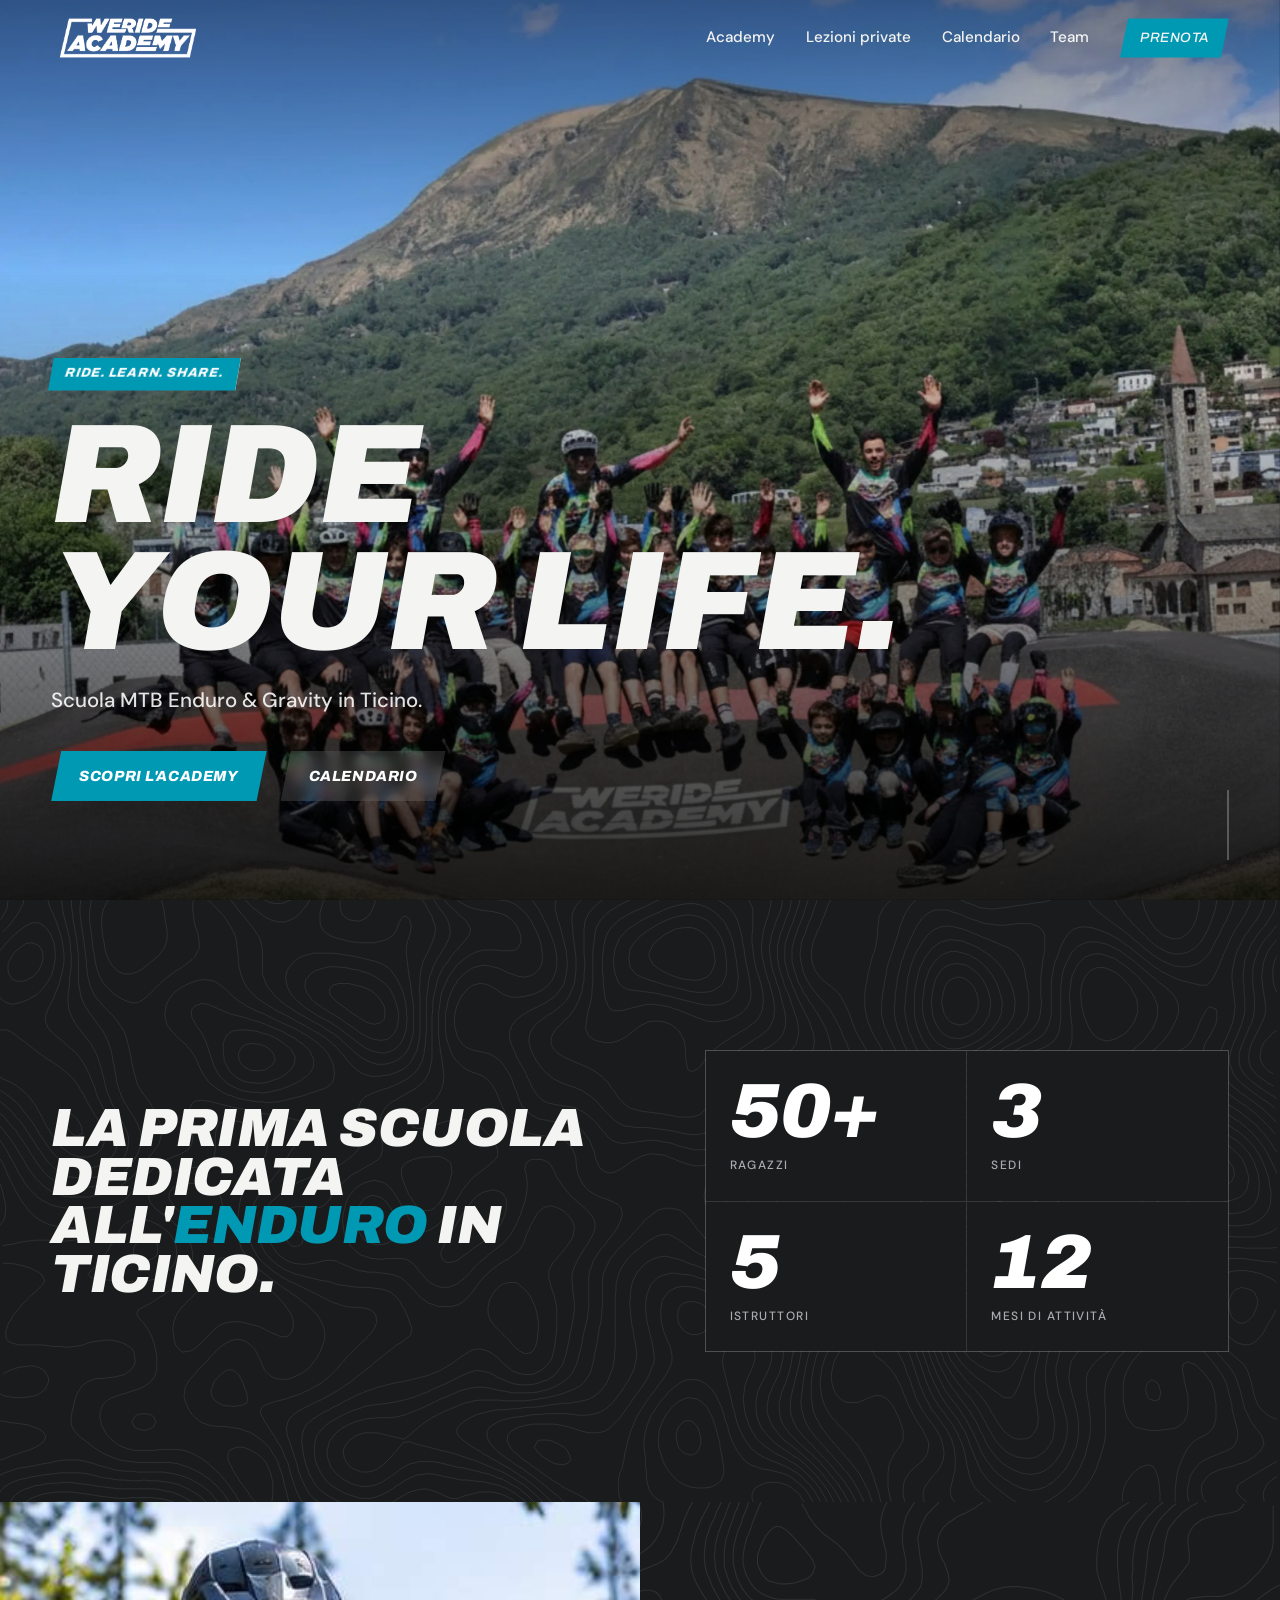
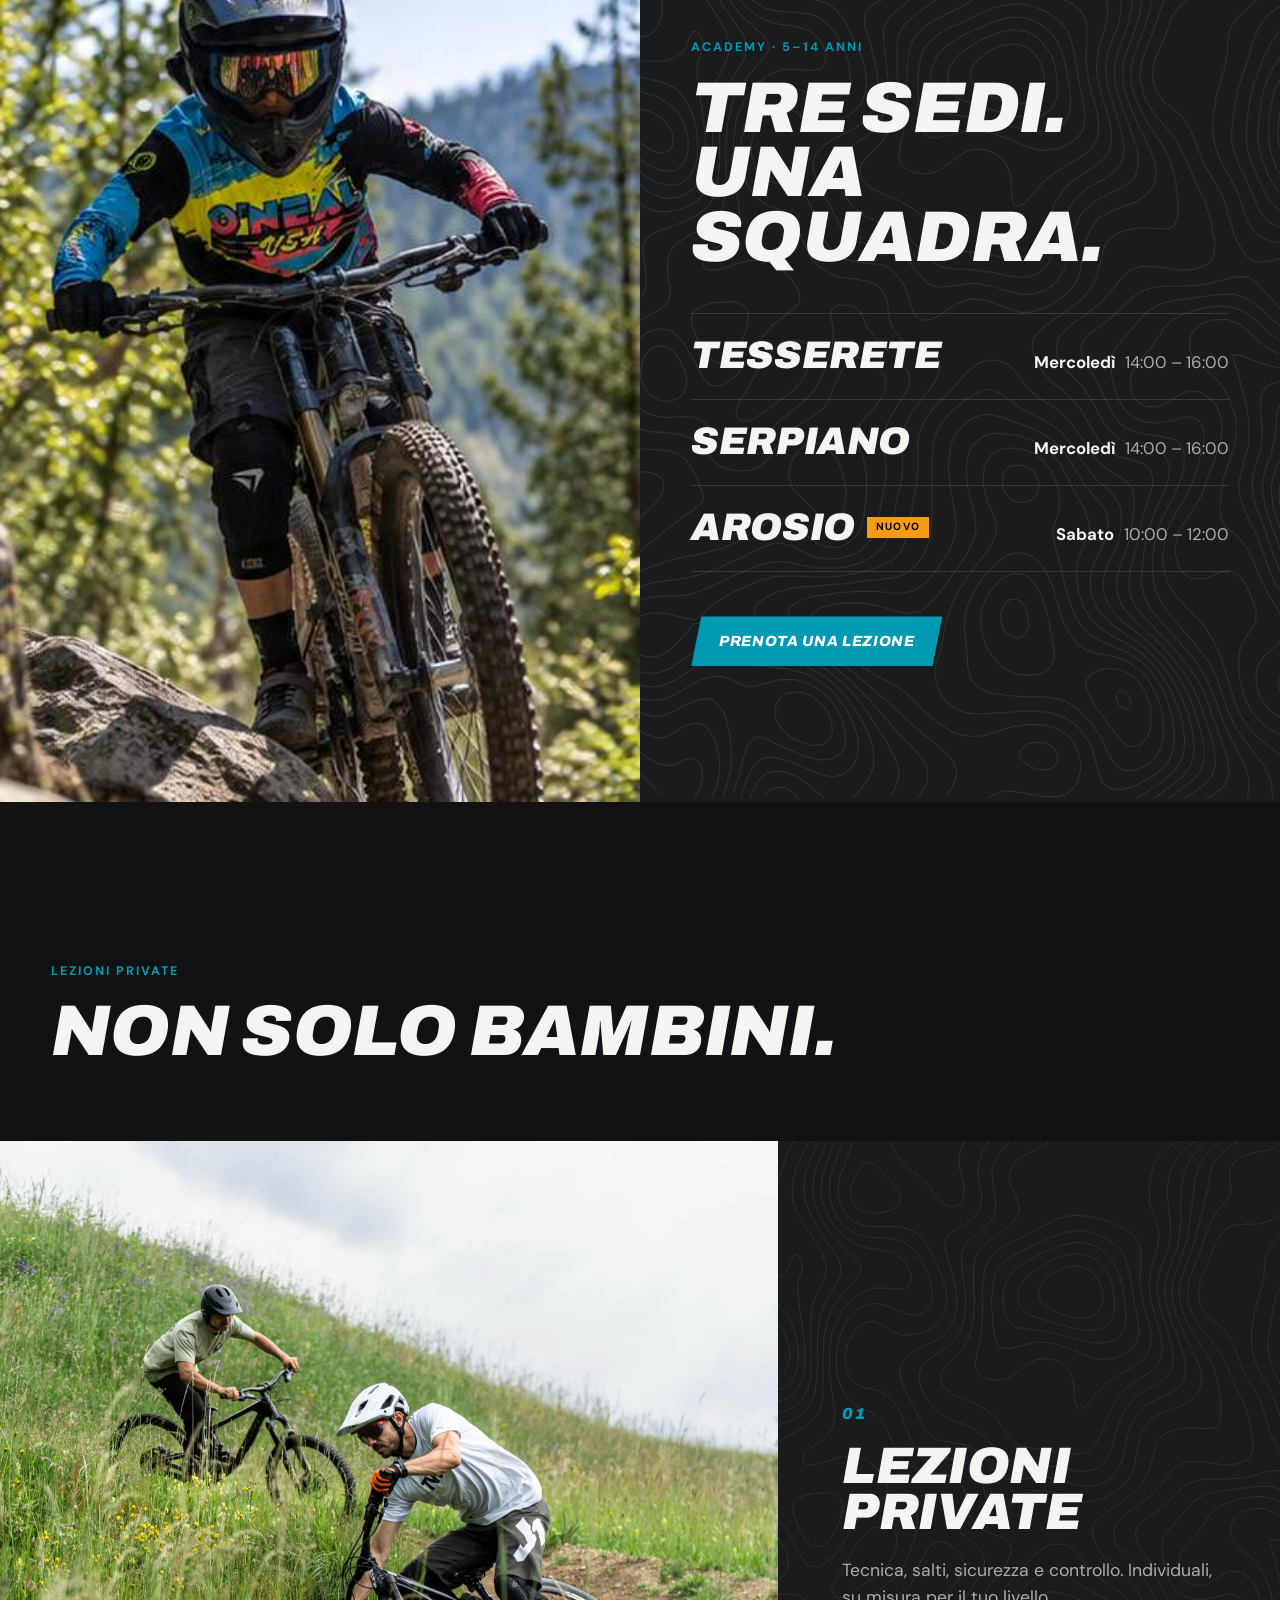
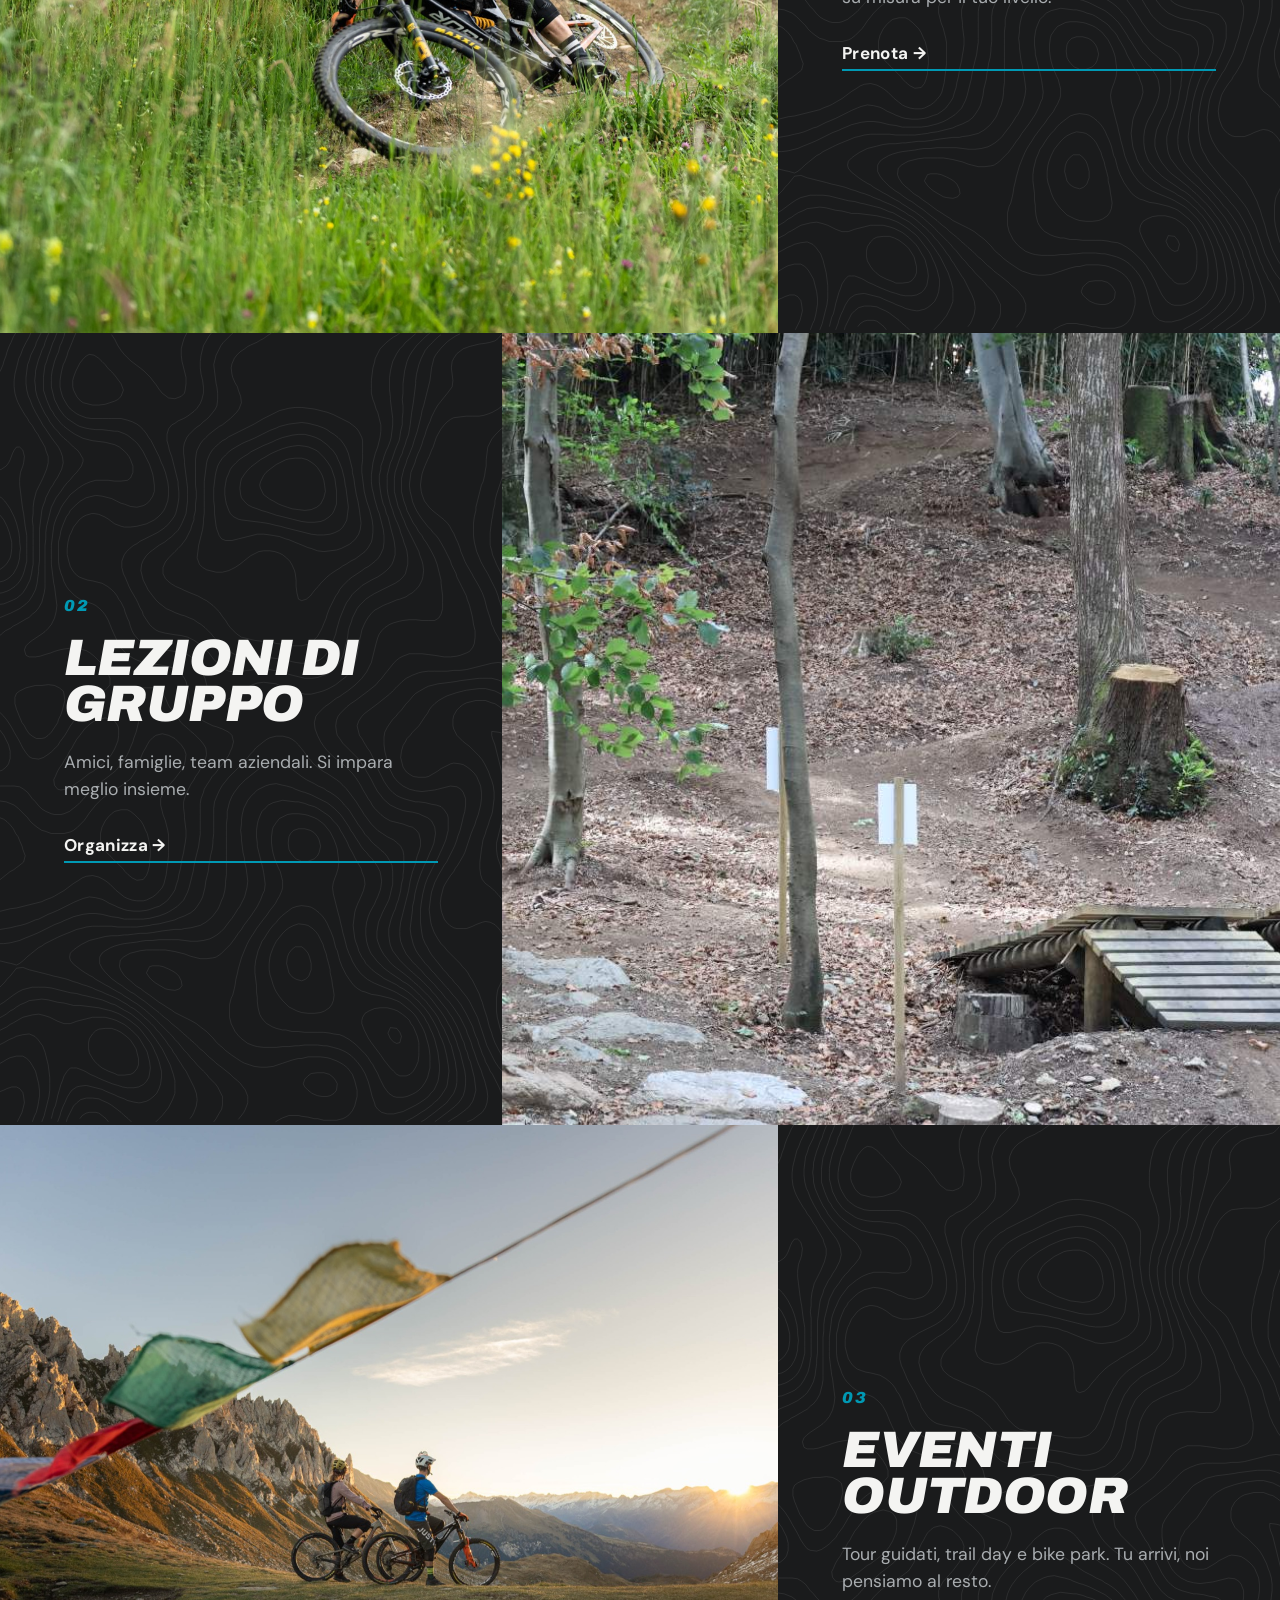
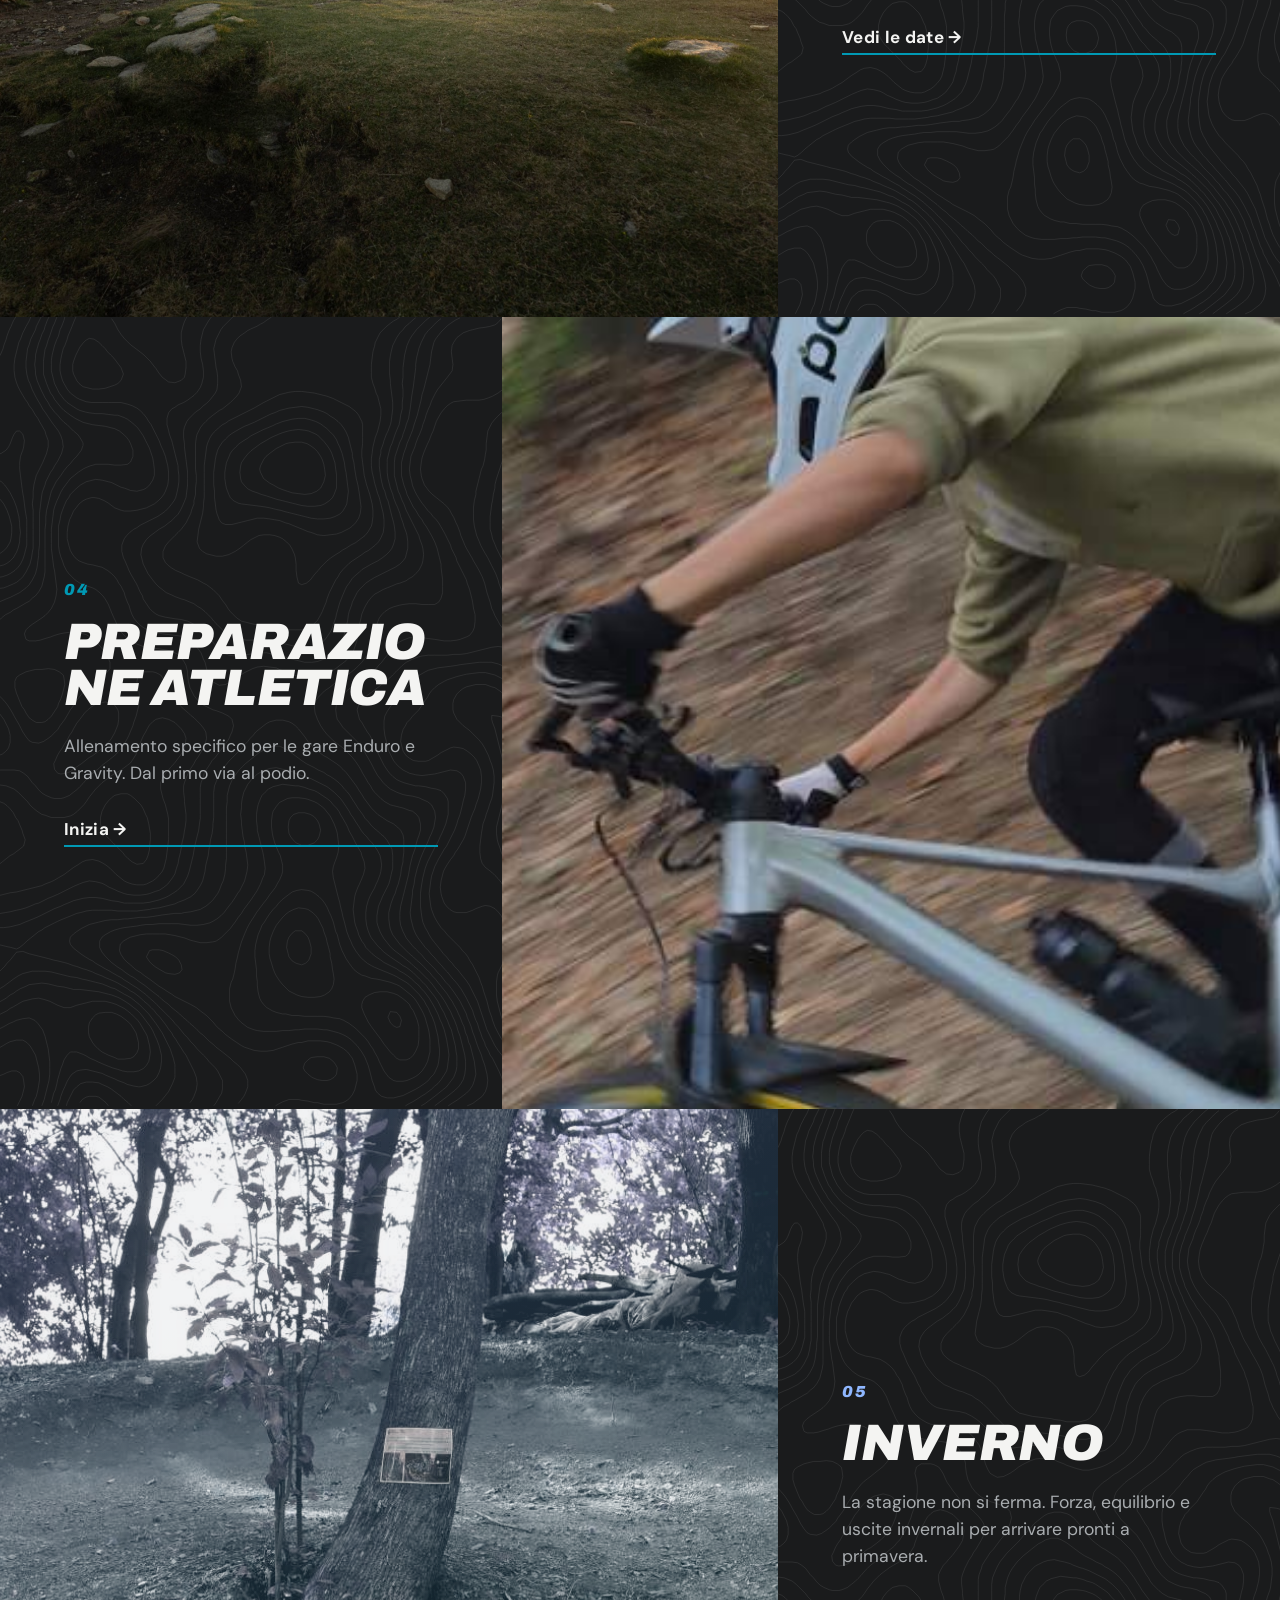
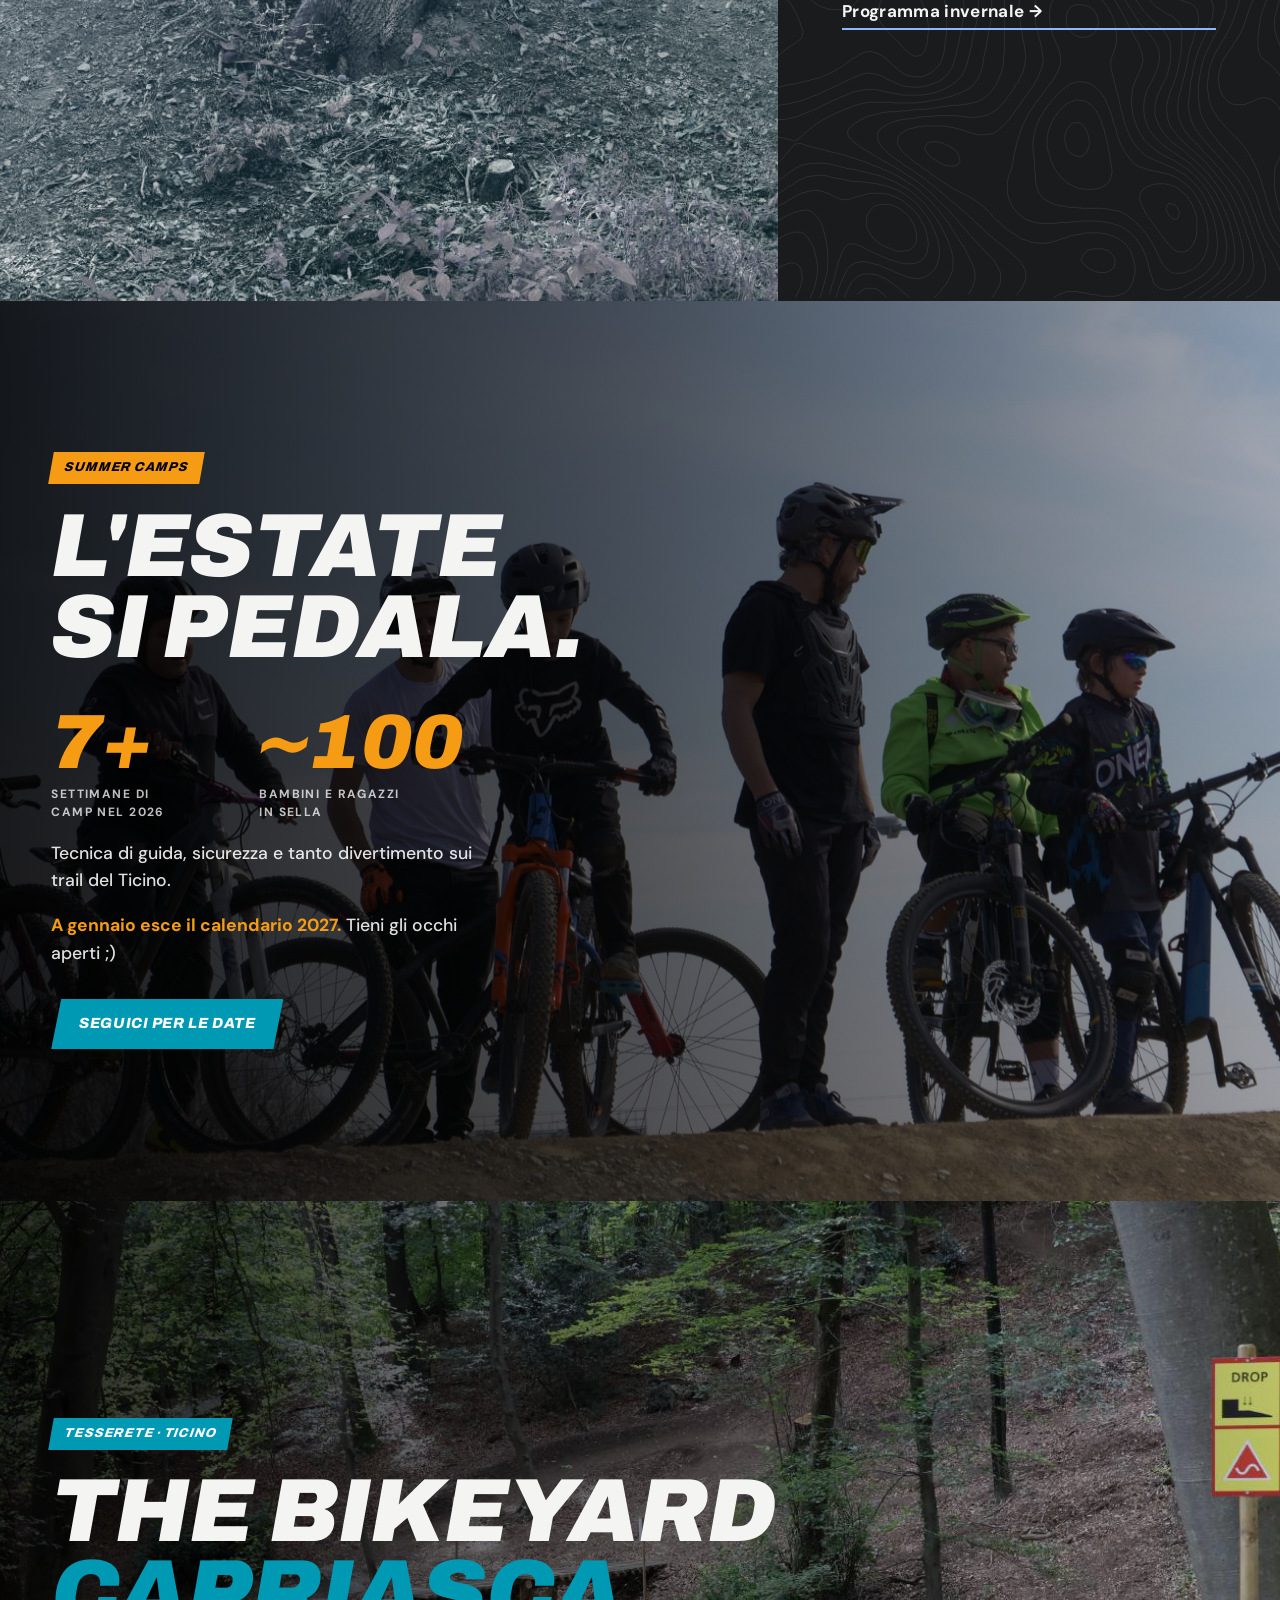
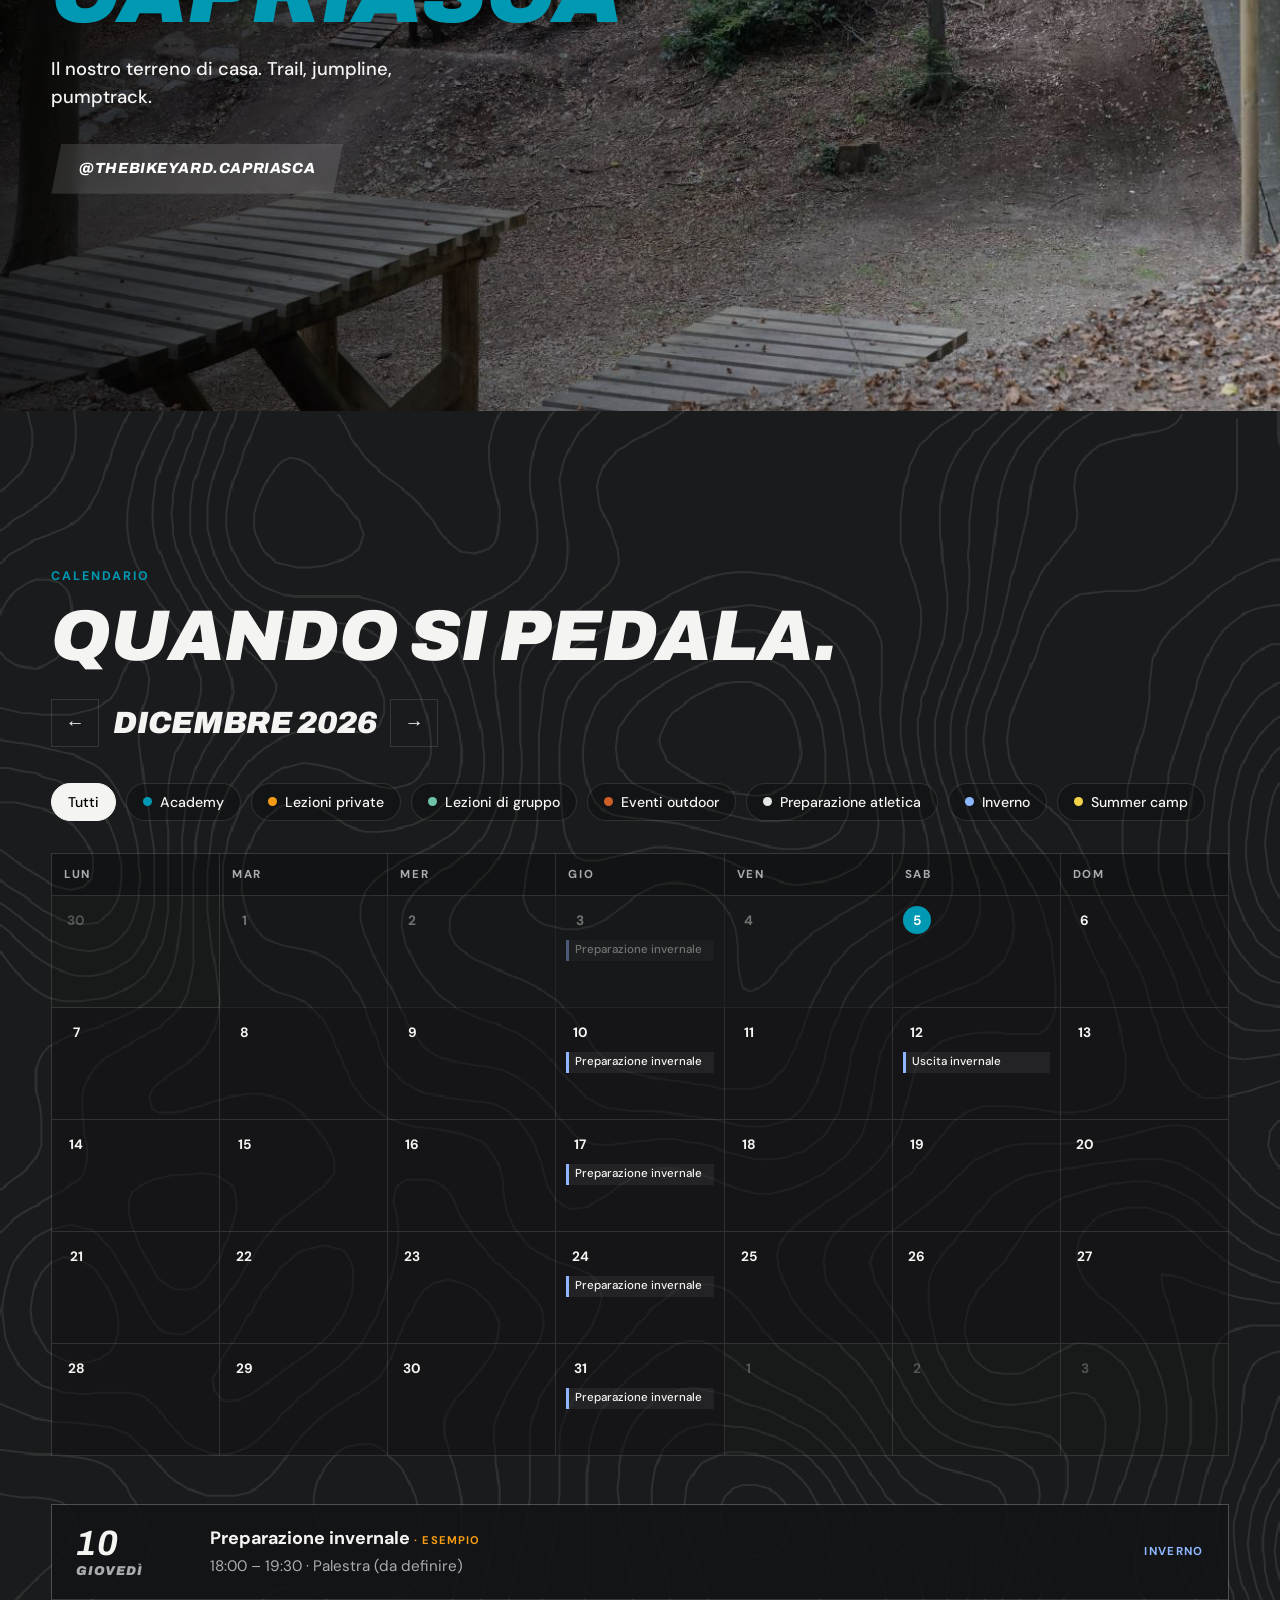
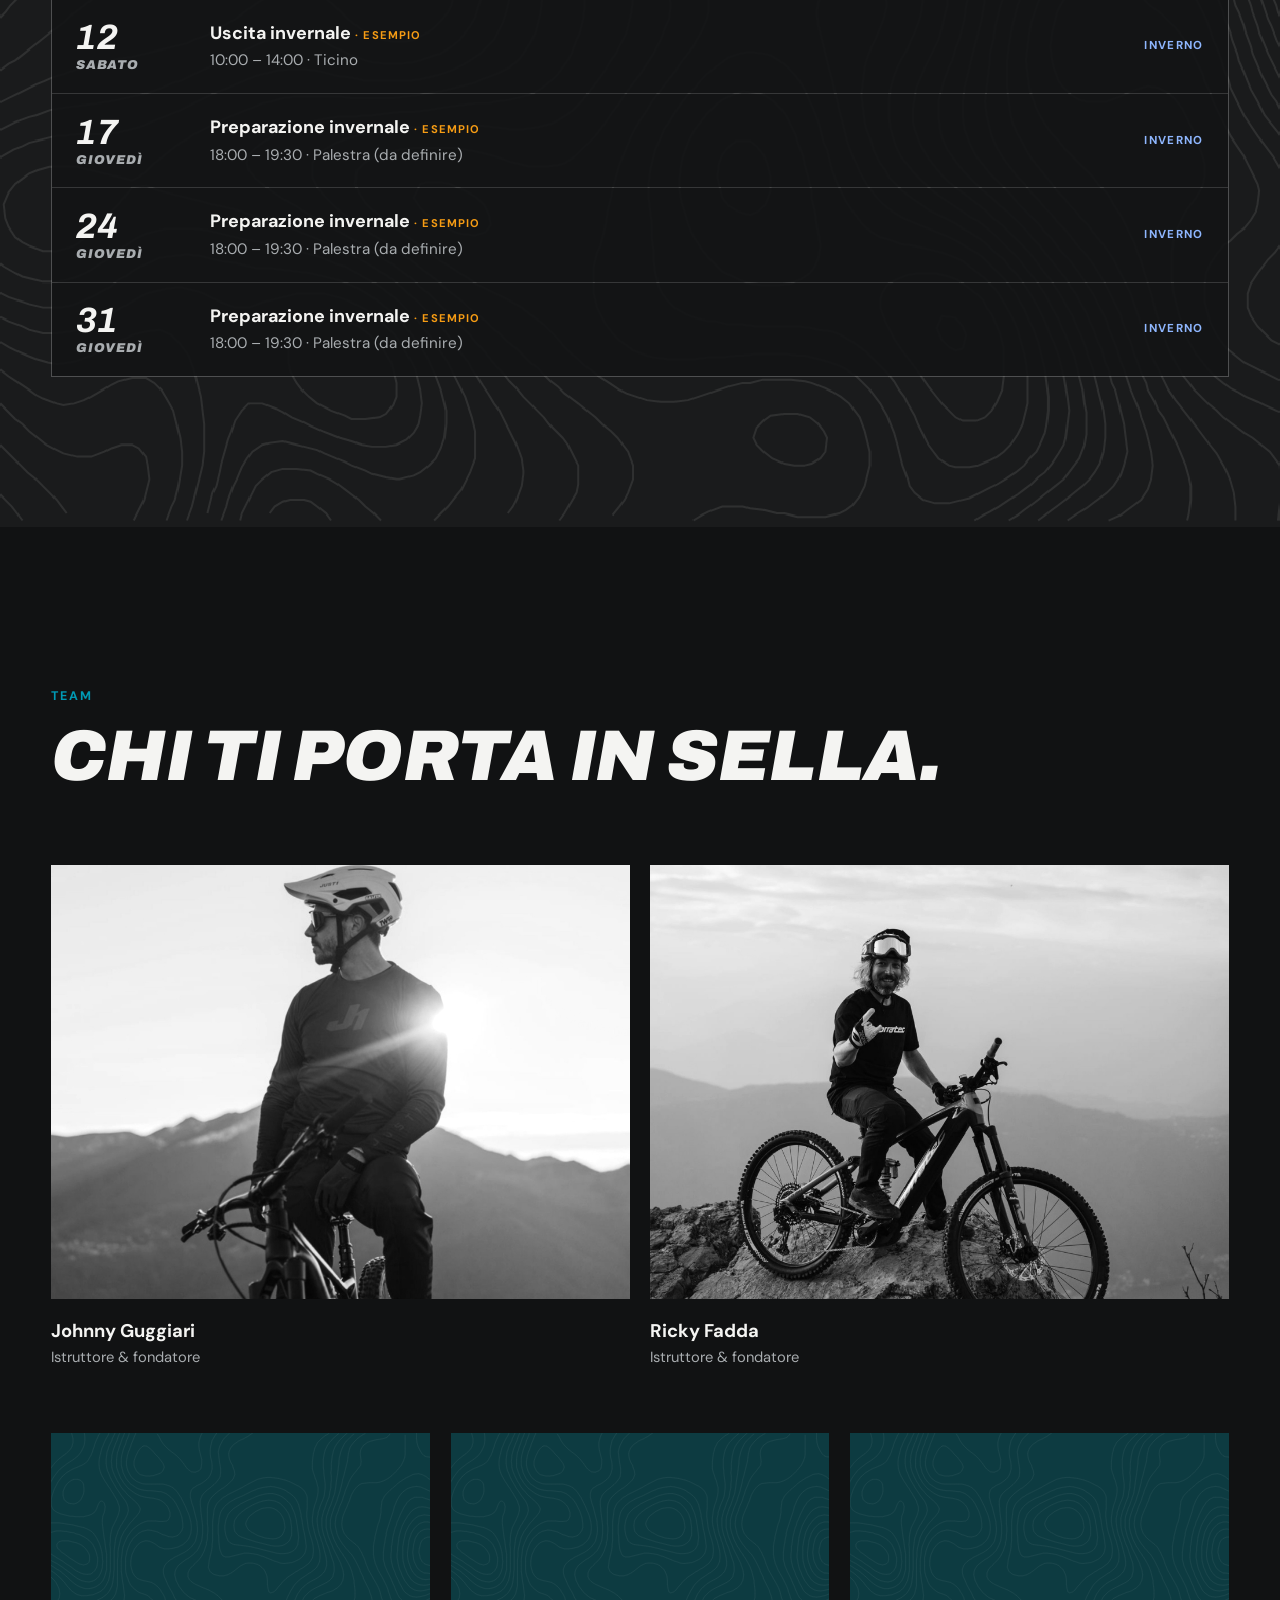
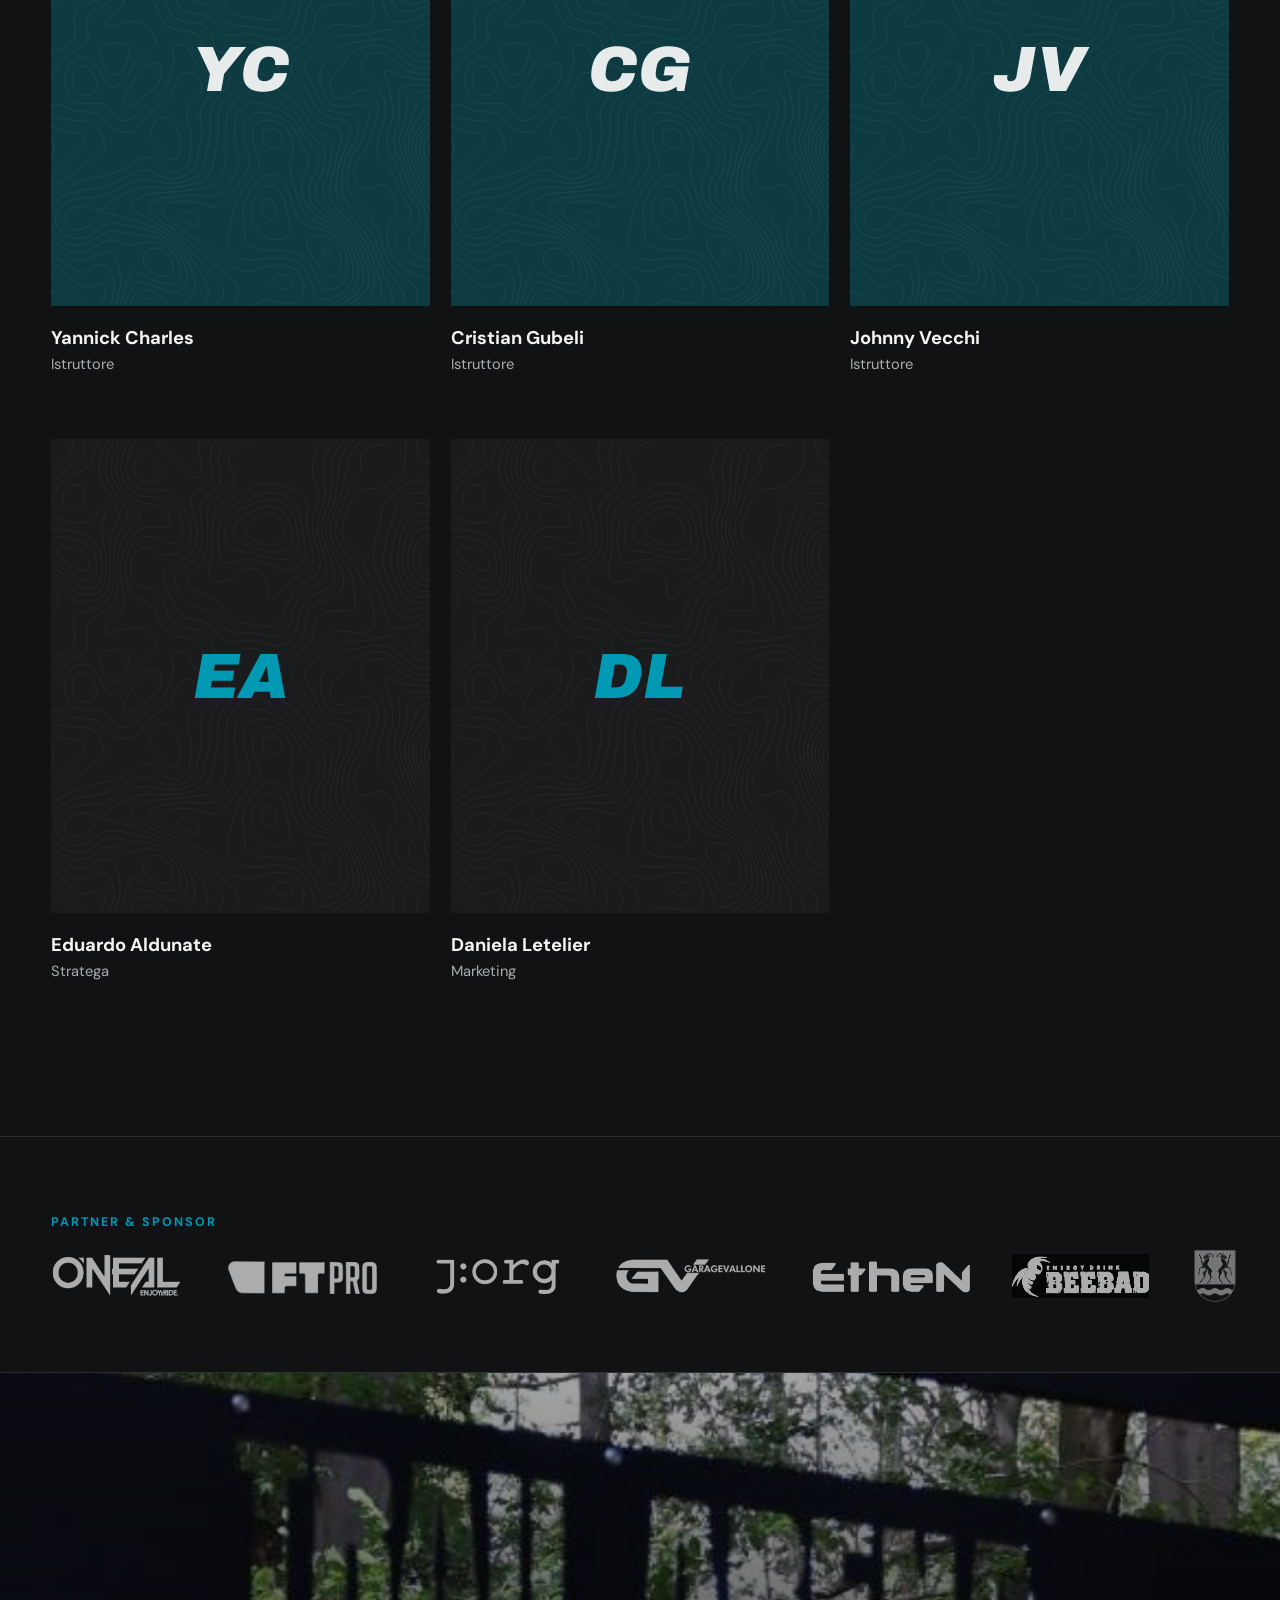
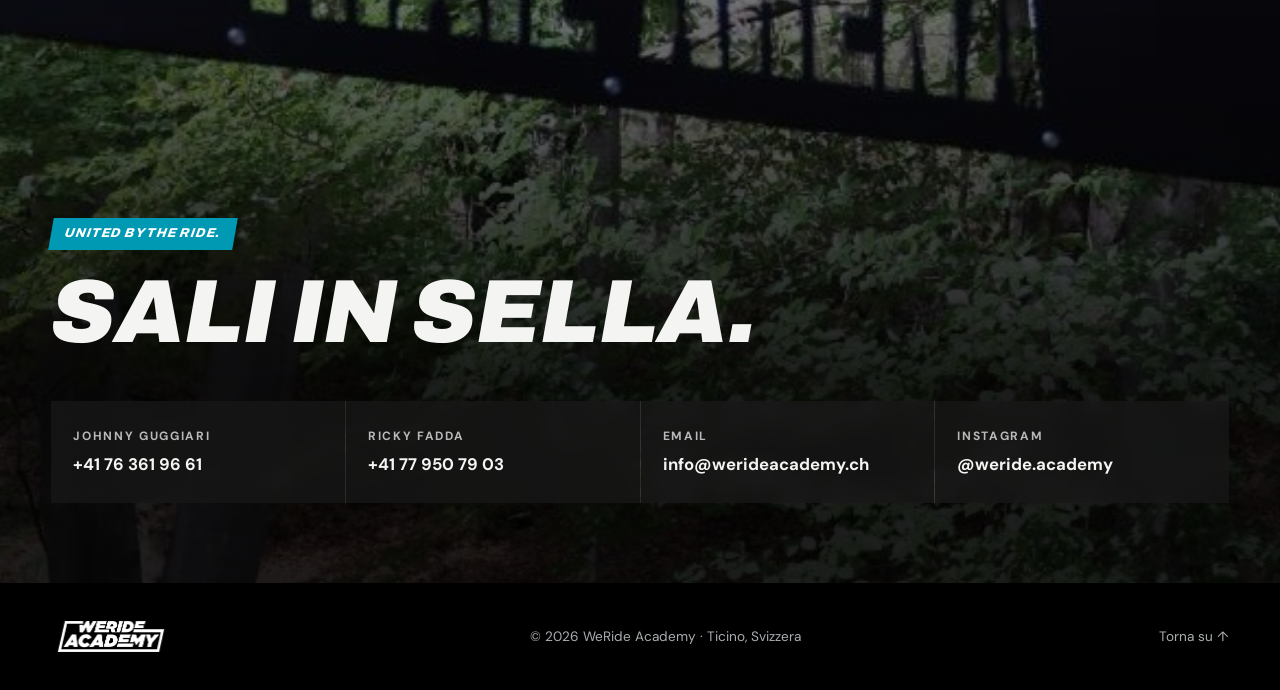
==== index.html @ 6039e816 "Nuovo sito WeRide Academy Sito statico: academy (Tesserete, Serpiano, Arosio), lezioni private, summ" ====
<!doctype html>
<html lang="it">
<head>
  <meta charset="utf-8">
  <meta name="viewport" content="width=device-width, initial-scale=1">
  <title>WeRide Academy · Scuola MTB Enduro in Ticino</title>
  <meta name="description" content="La prima scuola di mountain bike dedicata all'Enduro e al Gravity in Ticino. Corsi per bambini dai 5 ai 14 anni, lezioni private, summer camp, eventi outdoor e preparazione atletica.">
  <meta name="theme-color" content="#111111">
  <link rel="icon" type="image/png" href="assets/img/logo_white.png">
  <meta property="og:title" content="WeRide Academy">
  <meta property="og:description" content="Scuola MTB Enduro & Gravity in Ticino. Ride. Learn. Share.">
  <meta property="og:image" content="assets/img/wix_academy.jpg">
  <link rel="preconnect" href="https://fonts.googleapis.com">
  <link rel="preconnect" href="https://fonts.gstatic.com" crossorigin>
  <link href="https://fonts.googleapis.com/css2?family=Archivo:ital,wght@1,800;1,900&family=DM+Sans:ital,wght@0,400;0,500;0,700;1,400&display=swap" rel="stylesheet">
  <link rel="stylesheet" href="css/style.css">
</head>
<body>

<header class="site-header" id="top">
  <a href="#top" class="brand" aria-label="WeRide Academy, torna su">
    <img src="assets/img/logo_white.png" alt="WeRide Academy" width="160" height="46">
  </a>
  <nav class="nav" id="nav" aria-label="Principale">
    <a href="#academy">Academy</a>
    <a href="#lezioni">Lezioni private</a>
    <a href="#calendario">Calendario</a>
    <a href="#team">Team</a>
    <a href="#contatto" class="nav-cta">Prenota</a>
  </nav>
  <button class="burger" id="burger" aria-label="Apri menu" aria-expanded="false" aria-controls="nav"><span></span><span></span></button>
</header>

<main>

  <!-- HERO -->
  <section class="hero">
    <img class="hero-img" src="assets/img/wix_academy.jpg" alt="I ragazzi della WeRide Academy al pumptrack di Tesserete">
    <div class="hero-shade"></div>
    <div class="hero-content wrap">
      <span class="tag">Ride. Learn. Share.</span>
      <h1 class="display">Ride<br>your life.</h1>
      <p class="lead">Scuola MTB Enduro &amp; Gravity in Ticino.</p>
      <div class="hero-actions">
        <a class="btn btn-primary" href="#academy">Scopri l'Academy</a>
        <a class="btn btn-ghost" href="#calendario">Calendario</a>
      </div>
    </div>
    <a class="scroll-cue" href="#numeri" aria-label="Scorri giù"></a>
  </section>

  <!-- NUMERI -->
  <section class="numbers topo" id="numeri">
    <div class="wrap numbers-grid">
      <p class="statement reveal">La prima scuola dedicata all'<em>Enduro</em> in Ticino.</p>
      <dl class="stats reveal">
        <div><dt>50+</dt><dd>Ragazzi</dd></div>
        <div><dt>3</dt><dd>Sedi</dd></div>
        <div><dt>5</dt><dd>Istruttori</dd></div>
        <div><dt>12</dt><dd>Mesi di attività</dd></div>
      </dl>
    </div>
  </section>

  <!-- ACADEMY / SEDI -->
  <section class="academy" id="academy">
    <div class="academy-media">
      <img src="assets/img/kid_rider.jpg" alt="Giovane rider WeRide Academy in discesa" loading="lazy">
    </div>
    <div class="academy-body topo">
      <span class="kicker">Academy · 5–14 anni</span>
      <h2 class="title reveal">Tre sedi.<br>Una squadra.</h2>
      <ul class="sedi">
        <li class="sede reveal">
          <h3>Tesserete</h3>
          <p><strong>Mercoledì</strong> 14:00 – 16:00</p>
        </li>
        <li class="sede reveal">
          <h3>Serpiano</h3>
          <p><strong>Mercoledì</strong> 14:00 – 16:00</p>
        </li>
        <li class="sede reveal">
          <h3>Arosio <span class="badge">Nuovo</span></h3>
          <p><strong>Sabato</strong> 10:00 – 12:00</p>
        </li>
      </ul>
      <a class="btn btn-primary" href="#contatto">Prenota una lezione</a>
    </div>
  </section>

  <!-- PROGRAMMI -->
  <section class="programs" id="lezioni">
    <header class="section-head wrap">
      <span class="kicker">Lezioni private</span>
      <h2 class="title reveal">Non solo bambini.</h2>
    </header>

    <article class="program" id="private">
      <figure class="program-img"><img src="assets/img/wix_dsc3196.jpg" alt="Lezione privata di MTB su prato" loading="lazy"></figure>
      <div class="program-text">
        <span class="num">01</span>
        <h3 class="title-sm">Lezioni private</h3>
        <p>Tecnica, salti, sicurezza e controllo. Individuali, su misura per il tuo livello.</p>
        <a class="link" href="#contatto">Prenota →</a>
      </div>
    </article>

    <article class="program flip" id="gruppo">
      <figure class="program-img"><img src="assets/img/bikeyard_drop.jpg" alt="Area salti e drop del Bikeyard" loading="lazy"></figure>
      <div class="program-text">
        <span class="num">02</span>
        <h3 class="title-sm">Lezioni di gruppo</h3>
        <p>Amici, famiglie, team aziendali. Si impara meglio insieme.</p>
        <a class="link" href="#contatto">Organizza →</a>
      </div>
    </article>

    <article class="program" id="outdoor">
      <figure class="program-img"><img src="assets/img/wix_044d.jpg" alt="Rider al tramonto in alta montagna" loading="lazy"></figure>
      <div class="program-text">
        <span class="num">03</span>
        <h3 class="title-sm">Eventi outdoor</h3>
        <p>Tour guidati, trail day e bike park. Tu arrivi, noi pensiamo al resto.</p>
        <a class="link" href="#calendario">Vedi le date →</a>
      </div>
    </article>

    <article class="program flip" id="atletica">
      <figure class="program-img"><img src="assets/img/rider2.jpg" alt="Rider in velocità nel bosco" loading="lazy"></figure>
      <div class="program-text">
        <span class="num">04</span>
        <h3 class="title-sm">Preparazione atletica</h3>
        <p>Allenamento specifico per le gare Enduro e Gravity. Dal primo via al podio.</p>
        <a class="link" href="#contatto">Inizia →</a>
      </div>
    </article>

    <article class="program winter" id="inverno">
      <figure class="program-img"><img src="assets/img/bikeyard_forest.jpg" alt="Trail nel bosco in inverno" loading="lazy"></figure>
      <div class="program-text">
        <span class="num">05</span>
        <h3 class="title-sm">Inverno</h3>
        <p>La stagione non si ferma. Forza, equilibrio e uscite invernali per arrivare pronti a primavera.</p>
        <a class="link" href="#calendario">Programma invernale →</a>
      </div>
    </article>
  </section>

  <!-- SUMMER CAMPS -->
  <section class="camps" id="summer-camps">
    <img src="assets/img/wix_pex58536.jpg" alt="Ragazzi del Summer Camp WeRide Academy al pumptrack" loading="lazy">
    <div class="camps-shade"></div>
    <div class="camps-content wrap">
      <span class="tag tag-amber">Summer Camps</span>
      <h2 class="display-md">L'estate<br>si pedala.</h2>
      <dl class="camps-stats">
        <div><dt>7+</dt><dd>Settimane di camp nel 2026</dd></div>
        <div><dt>~100</dt><dd>Bambini e ragazzi in sella</dd></div>
      </dl>
      <p>Tecnica di guida, sicurezza e tanto divertimento sui trail del Ticino.</p>
      <p class="camps-note"><strong>A gennaio esce il calendario 2027.</strong> Tieni gli occhi aperti ;)</p>
      <a class="btn btn-primary" href="https://www.instagram.com/weride.academy" target="_blank" rel="noopener">Seguici per le date</a>
    </div>
  </section>

  <!-- BIKEYARD -->
  <section class="bikeyard">
    <img src="assets/img/bikeyard_hero.jpg" alt="The Bikeyard Capriasca, area MTB a Tesserete" loading="lazy">
    <div class="bikeyard-shade"></div>
    <div class="bikeyard-content wrap">
      <span class="tag">Tesserete · Ticino</span>
      <h2 class="display-md">The Bikeyard<br><span class="accent">Capriasca</span></h2>
      <p>Il nostro terreno di casa. Trail, jumpline, pumptrack.</p>
      <a class="btn btn-ghost" href="https://www.instagram.com/thebikeyard.capriasca" target="_blank" rel="noopener">@thebikeyard.capriasca</a>
    </div>
  </section>

  <!-- CALENDARIO -->
  <section class="calendar topo" id="calendario">
    <div class="wrap">
      <header class="cal-head">
        <div>
          <span class="kicker">Calendario</span>
          <h2 class="title reveal">Quando si pedala.</h2>
        </div>
        <div class="cal-nav">
          <button class="icon-btn" id="calPrev" aria-label="Mese precedente">←</button>
          <p class="cal-month" id="calMonth" aria-live="polite"></p>
          <button class="icon-btn" id="calNext" aria-label="Mese successivo">→</button>
        </div>
      </header>

      <div class="chips" id="calFilters" role="group" aria-label="Filtra per tipo"></div>

      <div class="cal-grid" id="calGrid" aria-hidden="true"></div>
      <ol class="agenda" id="calAgenda"></ol>
    </div>
  </section>

  <!-- TEAM -->
  <section class="team" id="team">
    <div class="wrap">
      <header class="section-head">
        <span class="kicker">Team</span>
        <h2 class="title reveal">Chi ti porta in sella.</h2>
      </header>

      <ul class="team-row founders">
        <li class="member reveal">
          <div class="member-photo"><img src="assets/img/team_johnny.jpg" alt="Johnny Guggiari" loading="lazy"></div>
          <h3>Johnny Guggiari</h3><p>Istruttore &amp; fondatore</p>
        </li>
        <li class="member reveal">
          <div class="member-photo"><img src="assets/img/team_ricky.jpg" alt="Ricky Fadda" loading="lazy"></div>
          <h3>Ricky Fadda</h3><p>Istruttore &amp; fondatore</p>
        </li>
      </ul>

      <ul class="team-row instructors">
        <li class="member reveal">
          <div class="member-photo placeholder" data-initials="YC"></div>
          <h3>Yannick Charles</h3><p>Istruttore</p>
        </li>
        <li class="member reveal">
          <div class="member-photo placeholder" data-initials="CG"></div>
          <h3>Cristian Gubeli</h3><p>Istruttore</p>
        </li>
        <li class="member reveal">
          <div class="member-photo placeholder" data-initials="JV"></div>
          <h3>Johnny Vecchi</h3><p>Istruttore</p>
        </li>
      </ul>

      <ul class="team-row staff">
        <li class="member reveal">
          <div class="member-photo placeholder" data-initials="EA"></div>
          <h3>Eduardo Aldunate</h3><p>Stratega</p>
        </li>
        <li class="member reveal">
          <div class="member-photo placeholder" data-initials="DL"></div>
          <h3>Daniela Letelier</h3><p>Marketing</p>
        </li>
      </ul>
    </div>
  </section>

  <!-- SPONSORS -->
  <section class="sponsors">
    <div class="wrap">
      <span class="kicker">Partner &amp; sponsor</span>
      <ul class="sponsor-row">
        <li><img src="assets/sponsors/oneal.png" alt="O'Neal" loading="lazy"></li>
        <li><img src="assets/sponsors/ftpro.png" alt="FT Pro" loading="lazy"></li>
        <li><img src="assets/sponsors/joerg.png" alt="Sponsor" loading="lazy"></li>
        <li><img src="assets/sponsors/sponsor_a.png" alt="Sponsor" loading="lazy"></li>
        <li><img src="assets/sponsors/sponsor_b.png" alt="Sponsor" loading="lazy"></li>
        <li><img src="assets/sponsors/beebad.jpg" alt="Beebad" loading="lazy"></li>
        <li class="on-light"><img src="assets/sponsors/capriasca.png" alt="Comune di Capriasca" loading="lazy"></li>
      </ul>
    </div>
  </section>

  <!-- CONTATTO -->
  <section class="contact" id="contatto">
    <img class="contact-bg" src="assets/img/bikeyard_arena.jpg" alt="" loading="lazy">
    <div class="contact-shade"></div>
    <div class="wrap contact-inner">
      <span class="tag">United by the ride.</span>
      <h2 class="display-md">Sali in sella.</h2>
      <div class="contact-cards">
        <a class="contact-card" href="https://wa.me/41763619661" target="_blank" rel="noopener">
          <span>Johnny Guggiari</span><strong>+41 76 361 96 61</strong>
        </a>
        <a class="contact-card" href="https://wa.me/41779507903" target="_blank" rel="noopener">
          <span>Ricky Fadda</span><strong>+41 77 950 79 03</strong>
        </a>
        <a class="contact-card" href="mailto:info@werideacademy.ch">
          <span>Email</span><strong>info@werideacademy.ch</strong>
        </a>
        <a class="contact-card" href="https://www.instagram.com/weride.academy" target="_blank" rel="noopener">
          <span>Instagram</span><strong>@weride.academy</strong>
        </a>
      </div>
    </div>
  </section>

</main>

<footer class="site-footer">
  <div class="wrap footer-inner">
    <img src="assets/img/logo_white.png" alt="WeRide Academy" width="120" height="35">
    <p>© <span id="year"></span> WeRide Academy · Ticino, Svizzera</p>
    <a href="#top">Torna su ↑</a>
  </div>
</footer>

<script src="js/calendar-data.js"></script>
<script src="js/main.js"></script>
</body>
</html>
---- css/style.css ----
/* ============ WeRide Academy — brand tokens ============ */
:root {
  --white: #ffffff;
  --black: #000000;
  --teal: #0099b4;        /* primario */
  --deep: #0d3b41;        /* primario scuro */
  --rust: #cd5f27;        /* complementare */
  --amber: #f69c14;       /* complementare */

  --bg: #111213;
  --bg-2: #1a1b1c;
  --ink: #f4f4f2;
  --ink-2: #a9adb0;
  --line: rgba(255, 255, 255, .12);

  --f-display: "Archivo", "Arial Black", system-ui, sans-serif;
  --f-body: "Google Sans", "DM Sans", system-ui, -apple-system, sans-serif;

  --gutter: clamp(16px, 4vw, 56px);
  --max: 1320px;
  --header-h: 76px;
  --ease: cubic-bezier(.2, .7, .2, 1);

  /* colori calendario */
  --c-academy: var(--teal);
  --c-adulti: var(--amber);
  --c-gruppo: #6fc3a8;
  --c-outdoor: var(--rust);
  --c-atletica: #e6e6e6;
  --c-inverno: #8fb7ff;
  --c-camp: #f3d34a;
}

*, *::before, *::after { box-sizing: border-box; }
html { scroll-behavior: smooth; scroll-padding-top: var(--header-h); -webkit-text-size-adjust: 100%; }
body {
  margin: 0;
  background: var(--bg);
  color: var(--ink);
  font-family: var(--f-body);
  font-weight: 400;
  font-size: 17px;
  line-height: 1.55;
  -webkit-font-smoothing: antialiased;
  overflow-x: hidden;
}
img { display: block; max-width: 100%; }
a { color: inherit; }
ul, ol, dl, dd, figure, h1, h2, h3, p { margin: 0; padding: 0; }
ul, ol { list-style: none; }
:focus-visible { outline: 2px solid var(--teal); outline-offset: 3px; }

.wrap { width: 100%; max-width: var(--max); margin-inline: auto; padding-inline: var(--gutter); }

/* sfondo curve di livello */
.topo {
  background-color: var(--bg-2);
  background-image: url("../assets/img/topo-light.svg");
  background-size: cover;
  background-position: center;
}

/* ============ Tipografia ============ */
.display, .display-md, .title, .title-sm, .statement, .stats dt, .sede h3, .cal-month {
  font-family: var(--f-display);
  font-style: italic;
  font-weight: 900;
  text-transform: uppercase;
  letter-spacing: -.01em;
  line-height: .9;
}
.display { font-size: clamp(3.4rem, 11vw, 10rem); }
.display-md { font-size: clamp(2.6rem, 7vw, 6rem); }
.title { font-size: clamp(2.4rem, 5.6vw, 4.8rem); }
.title-sm { font-size: clamp(1.7rem, 4vw, 3.4rem); overflow-wrap: anywhere; }
.accent { color: var(--teal); }

.kicker {
  display: inline-block;
  font-weight: 700;
  font-size: .78rem;
  letter-spacing: .16em;
  text-transform: uppercase;
  color: var(--teal);
  margin-bottom: 18px;
}
.tag {
  display: inline-block;
  background: var(--teal);
  color: var(--white);
  font-family: var(--f-display);
  font-style: italic;
  font-weight: 800;
  text-transform: uppercase;
  font-size: .8rem;
  letter-spacing: .06em;
  padding: 6px 14px;
  transform: skewX(-10deg);
  margin-bottom: 22px;
}
.lead { font-size: clamp(1.05rem, 1.6vw, 1.3rem); font-weight: 500; color: rgba(255,255,255,.88); margin-top: 20px; }

/* ============ Bottoni ============ */
.btn {
  display: inline-flex; align-items: center; justify-content: center;
  min-height: 50px; padding: 0 28px;
  font-family: var(--f-display); font-style: italic; font-weight: 800;
  text-transform: uppercase; letter-spacing: .04em; font-size: .92rem;
  text-decoration: none;
  clip-path: polygon(10px 0, 100% 0, calc(100% - 10px) 100%, 0 100%);
  transition: background .25s, color .25s, transform .25s var(--ease);
}
.btn:hover { transform: translateY(-2px); }
.btn-primary { background: var(--teal); color: var(--white); }
.btn-primary:hover { background: var(--white); color: var(--black); }
.btn-ghost { background: rgba(255,255,255,.12); color: var(--white); backdrop-filter: blur(6px); }
.btn-ghost:hover { background: var(--white); color: var(--black); }
.link {
  display: inline-block; margin-top: 28px;
  font-weight: 700; text-decoration: none; letter-spacing: .02em;
  border-bottom: 2px solid var(--teal); padding-bottom: 3px;
  transition: color .2s;
}
.link:hover { color: var(--teal); }

/* ============ Header ============ */
.site-header {
  position: fixed; inset: 0 0 auto 0; z-index: 50;
  height: var(--header-h);
  display: flex; align-items: center; justify-content: space-between;
  padding-inline: var(--gutter);
  transition: background .3s, backdrop-filter .3s, height .3s;
}
.site-header.scrolled { background: rgba(17,18,19,.86); backdrop-filter: blur(12px); --header-h: 64px; }
.brand img { width: clamp(118px, 12vw, 160px); height: auto; }
.nav { display: flex; align-items: center; gap: clamp(18px, 2.4vw, 36px); }
.nav a {
  text-decoration: none; font-weight: 500; font-size: .95rem;
  position: relative; padding: 6px 0;
}
.nav a:not(.nav-cta)::after {
  content: ""; position: absolute; left: 0; bottom: 0; height: 2px; width: 100%;
  background: var(--teal); transform: scaleX(0); transform-origin: left; transition: transform .3s var(--ease);
}
.nav a:hover::after, .nav a.active::after { transform: scaleX(1); }
.nav-cta {
  background: var(--teal); padding: 9px 20px !important;
  font-family: var(--f-display); font-style: italic; font-weight: 800; text-transform: uppercase; letter-spacing: .04em; font-size: .85rem !important;
  clip-path: polygon(8px 0, 100% 0, calc(100% - 8px) 100%, 0 100%);
}
.burger { display: none; }

/* ============ Hero ============ */
.hero { position: relative; height: 100svh; min-height: 560px; display: flex; align-items: flex-end; overflow: hidden; }
.hero-img { position: absolute; inset: 0; width: 100%; height: 100%; object-fit: cover; object-position: center 40%; transform: scale(1.06); animation: heroZoom 14s var(--ease) forwards; }
@keyframes heroZoom { to { transform: scale(1); } }
.hero-shade { position: absolute; inset: 0; background: linear-gradient(180deg, rgba(0,0,0,.45) 0%, rgba(0,0,0,0) 30%, rgba(0,0,0,.25) 55%, rgba(0,0,0,.82) 100%); }
.hero-content { position: relative; padding-bottom: clamp(60px, 11vh, 120px); }
.hero-actions { display: flex; flex-wrap: wrap; gap: 14px; margin-top: 34px; }
.scroll-cue {
  position: absolute; right: var(--gutter); bottom: 40px; width: 2px; height: 70px;
  background: rgba(255,255,255,.25); overflow: hidden;
}
.scroll-cue::after { content: ""; position: absolute; left: 0; top: -40%; width: 100%; height: 40%; background: var(--white); animation: cue 2s infinite var(--ease); }
@keyframes cue { to { top: 110%; } }

/* ============ Numeri ============ */
.numbers { padding-block: clamp(80px, 12vw, 150px); }
.numbers-grid { display: grid; grid-template-columns: 1.1fr 1fr; gap: clamp(40px, 6vw, 100px); align-items: center; }
.statement { font-size: clamp(2rem, 4.2vw, 3.6rem); }
.statement em { color: var(--teal); }
.stats { display: grid; grid-template-columns: 1fr 1fr; gap: 1px; background: var(--line); border: 1px solid var(--line); }
.stats div { background: var(--bg-2); padding: 26px 24px; }
.stats dt { font-size: clamp(3rem, 6vw, 5rem); color: var(--white); }
.stats dd { margin-top: 10px; color: var(--ink-2); font-weight: 500; text-transform: uppercase; letter-spacing: .12em; font-size: .75rem; }

/* ============ Academy ============ */
.academy { display: grid; grid-template-columns: 1fr 1fr; min-height: 100svh; }
.academy-media { position: relative; overflow: hidden; }
.academy-media img { position: absolute; inset: 0; width: 100%; height: 100%; object-fit: cover; object-position: center 30%; }
.academy-body { padding: clamp(60px, 9vw, 130px) var(--gutter); display: flex; flex-direction: column; justify-content: center; }
.sedi { margin: 44px 0 44px; border-top: 1px solid var(--line); }
.sede { display: flex; justify-content: space-between; align-items: baseline; gap: 20px; padding: 24px 0; border-bottom: 1px solid var(--line); flex-wrap: wrap; }
.sede h3 { font-size: clamp(1.8rem, 3vw, 2.6rem); display: flex; align-items: center; gap: 12px; }
.sede p { color: var(--ink-2); font-size: 1.05rem; }
.sede p strong { color: var(--ink); font-weight: 700; margin-right: 6px; }
.badge {
  font-family: var(--f-body); font-style: normal; font-weight: 700; font-size: .65rem; letter-spacing: .12em;
  background: var(--amber); color: var(--black); padding: 5px 9px; line-height: 1;
}
.academy-body .btn { align-self: flex-start; }

/* ============ Programmi ============ */
.programs { padding-top: clamp(90px, 12vw, 160px); }
.section-head { margin-bottom: clamp(40px, 6vw, 80px); }
.program { display: grid; grid-template-columns: 1.55fr 1fr; min-height: 88svh; }
.program.flip { grid-template-columns: 1fr 1.55fr; }
.program.flip .program-img { order: 2; }
.program-img { position: relative; overflow: hidden; }
.program-img img {
  position: absolute; inset: 0; width: 100%; height: 100%; object-fit: cover;
  transform: scale(1.04); transition: transform 1.4s var(--ease);
}
.program:hover .program-img img { transform: scale(1); }
.program-text {
  padding: clamp(48px, 7vw, 110px) clamp(24px, 5vw, 80px);
  display: flex; flex-direction: column; justify-content: center;
  background: var(--bg-2) url("../assets/img/topo-light.svg") center / cover;
}
.program-text p { margin-top: 22px; color: var(--ink-2); font-size: 1.1rem; max-width: 34ch; }
.num { font-family: var(--f-display); font-style: italic; font-weight: 900; color: var(--teal); font-size: 1rem; letter-spacing: .1em; margin-bottom: 16px; }
.winter .program-img img { filter: saturate(.25) brightness(.9) contrast(1.1) hue-rotate(170deg); }
.winter .program-img::after { content: ""; position: absolute; inset: 0; background: linear-gradient(160deg, rgba(143,183,255,.28), rgba(13,59,65,.45)); mix-blend-mode: screen; }
.winter .num { color: var(--c-inverno); }
.winter .link { border-color: var(--c-inverno); }

/* ============ Bikeyard ============ */
.bikeyard { position: relative; min-height: 90svh; display: flex; align-items: center; overflow: hidden; }
.bikeyard > img { position: absolute; inset: 0; width: 100%; height: 100%; object-fit: cover; }
.bikeyard-shade { position: absolute; inset: 0; background: linear-gradient(90deg, rgba(0,0,0,.82) 0%, rgba(0,0,0,.45) 50%, rgba(0,0,0,.1) 100%); }
.bikeyard-content { position: relative; }
.bikeyard-content p { margin: 22px 0 32px; font-size: 1.15rem; font-weight: 500; max-width: 32ch; }

/* ============ Calendario ============ */
.calendar { padding-block: clamp(90px, 12vw, 150px); }
.cal-head { display: flex; justify-content: space-between; align-items: flex-end; gap: 30px; flex-wrap: wrap; margin-bottom: 36px; }
.cal-nav { display: flex; align-items: center; gap: 14px; }
.cal-month { font-size: clamp(1.4rem, 2.4vw, 2rem); min-width: 9ch; text-align: center; }
.icon-btn {
  width: 48px; height: 48px; border: 1px solid var(--line); background: transparent; color: var(--ink);
  font-size: 1.2rem; cursor: pointer; transition: background .2s, border-color .2s;
}
.icon-btn:hover { background: var(--teal); border-color: var(--teal); }

.chips { display: flex; flex-wrap: wrap; gap: 10px; margin-bottom: 32px; }
.chip {
  display: inline-flex; align-items: center; gap: 8px;
  border: 1px solid var(--line); background: rgba(0,0,0,.25); color: var(--ink);
  font: 500 .88rem var(--f-body); padding: 9px 16px; cursor: pointer; border-radius: 999px;
  transition: background .2s, border-color .2s, color .2s;
}
.chip i { width: 9px; height: 9px; border-radius: 50%; background: var(--c); }
.chip[aria-pressed="true"] { background: var(--ink); color: var(--black); border-color: var(--ink); }
.chip:hover { border-color: var(--ink); }

.cal-grid { display: grid; grid-template-columns: repeat(7, 1fr); border-top: 1px solid var(--line); border-left: 1px solid var(--line); margin-bottom: 48px; }
.cal-dow { padding: 12px 12px; font-size: .72rem; font-weight: 700; letter-spacing: .14em; text-transform: uppercase; color: var(--ink-2); border-right: 1px solid var(--line); border-bottom: 1px solid var(--line); background: rgba(0,0,0,.3); }
.cal-day { min-height: 112px; padding: 10px; border-right: 1px solid var(--line); border-bottom: 1px solid var(--line); background: rgba(17,18,19,.55); display: flex; flex-direction: column; gap: 4px; }
.cal-day.past { opacity: .4; }
.cal-day.out { background: rgba(17,18,19,.2); color: rgba(255,255,255,.25); }
.cal-day.today .d { background: var(--teal); color: var(--white); }
.cal-day .d { align-self: flex-start; font-weight: 700; font-size: .85rem; width: 28px; height: 28px; display: grid; place-items: center; border-radius: 50%; margin-bottom: 2px; }
.pill {
  font-size: .72rem; font-weight: 500; line-height: 1.25; padding: 3px 6px;
  border-left: 3px solid var(--c); background: rgba(255,255,255,.06);
  white-space: nowrap; overflow: hidden; text-overflow: ellipsis;
}

.agenda { display: grid; gap: 1px; background: var(--line); border: 1px solid var(--line); }
.agenda li { display: grid; grid-template-columns: 110px 1fr auto; gap: 24px; align-items: center; background: rgba(17,18,19,.92); padding: 20px 24px; }
.agenda .when { font-family: var(--f-display); font-style: italic; font-weight: 900; text-transform: uppercase; line-height: 1; }
.agenda .when b { display: block; font-size: 2.2rem; }
.agenda .when span { font-size: .8rem; color: var(--ink-2); letter-spacing: .06em; }
.agenda h3 { font-size: 1.12rem; font-weight: 700; }
.agenda p { color: var(--ink-2); font-size: .95rem; margin-top: 2px; }
.agenda .cat { font-size: .72rem; font-weight: 700; letter-spacing: .12em; text-transform: uppercase; color: var(--c); white-space: nowrap; }
.agenda .empty { grid-template-columns: 1fr; color: var(--ink-2); text-align: center; padding: 40px; }

/* ============ Team ============ */
.team { padding-block: clamp(90px, 12vw, 160px); }
.team-row { display: grid; gap: clamp(14px, 1.6vw, 24px); }
.team-row + .team-row { margin-top: clamp(40px, 5vw, 64px); }
.founders { grid-template-columns: repeat(2, 1fr); }
.founders .member-photo { aspect-ratio: 4 / 3; }
.instructors { grid-template-columns: repeat(3, 1fr); }
.staff { grid-template-columns: repeat(2, 1fr); max-width: calc((100% - 2 * clamp(14px, 1.6vw, 24px)) * 2 / 3 + clamp(14px, 1.6vw, 24px)); }
.member-photo { position: relative; aspect-ratio: 4 / 5; overflow: hidden; background: var(--bg-2); margin-bottom: 18px; }
.member-photo img { width: 100%; height: 100%; object-fit: cover; filter: grayscale(1) contrast(1.05); transition: filter .5s, transform .8s var(--ease); }
.member:hover .member-photo img { filter: none; transform: scale(1.04); }
.member-photo.placeholder { background: var(--deep) url("../assets/img/topo-light.svg") center / cover; display: grid; place-items: center; }
.staff .member-photo.placeholder { background-color: var(--bg-2); }
.member-photo.placeholder::before {
  content: attr(data-initials);
  font-family: var(--f-display); font-style: italic; font-weight: 900; font-size: clamp(3rem, 5vw, 4.6rem); color: rgba(255,255,255,.9);
}
.staff .member-photo.placeholder::before { color: var(--teal); }
.member h3 { font-size: 1.15rem; font-weight: 700; }
.member p { color: var(--ink-2); font-size: .92rem; }

/* ============ Summer Camps ============ */
.camps { position: relative; min-height: 100svh; display: flex; align-items: center; overflow: hidden; }
.camps > img { position: absolute; inset: 0; width: 100%; height: 100%; object-fit: cover; }
.camps-shade { position: absolute; inset: 0; background: linear-gradient(90deg, rgba(0,0,0,.85) 0%, rgba(0,0,0,.55) 50%, rgba(0,0,0,.15) 100%); }
.camps-content { position: relative; padding-block: 110px; }
.camps-content > p { margin-top: 18px; font-size: 1.1rem; font-weight: 500; max-width: 38ch; color: rgba(255,255,255,.88); }
.camps-content .btn { margin-top: 32px; }
.camps-note strong { color: var(--amber); }
.tag-amber { background: var(--amber); color: var(--black); }
.camps-stats { display: flex; gap: clamp(28px, 5vw, 64px); margin-top: 40px; }
.camps-stats dt { font-family: var(--f-display); font-style: italic; font-weight: 900; font-size: clamp(3rem, 6vw, 5rem); line-height: .9; color: var(--amber); }
.camps-stats dd { margin-top: 8px; font-size: .75rem; font-weight: 700; letter-spacing: .12em; text-transform: uppercase; color: rgba(255,255,255,.75); max-width: 18ch; }

/* ============ Sponsor ============ */
.sponsors { padding-block: 70px; border-top: 1px solid var(--line); border-bottom: 1px solid var(--line); }
.sponsor-row { display: grid; grid-template-columns: repeat(7, auto); align-items: center; justify-content: space-between; gap: 36px 40px; }
.sponsor-row li { display: flex; justify-content: center; }
.sponsor-row img { height: 44px; width: auto; max-width: 160px; object-fit: contain; filter: grayscale(1) brightness(1.8); opacity: .65; transition: opacity .3s, filter .3s; }
.sponsor-row img:hover { opacity: 1; filter: none; }
.sponsor-row .on-light img { filter: grayscale(1) invert(1); mix-blend-mode: screen; height: 52px; }
.sponsor-row .on-light img:hover { filter: grayscale(1) invert(1); }

/* ============ Contatto ============ */
.contact { position: relative; min-height: 90svh; display: flex; align-items: flex-end; overflow: hidden; }
.contact-bg { position: absolute; inset: 0; width: 100%; height: 100%; object-fit: cover; }
.contact-shade { position: absolute; inset: 0; background: linear-gradient(180deg, rgba(0,0,0,.35), rgba(0,0,0,.88) 75%); }
.contact-inner { position: relative; padding-block: 120px 80px; }
.contact-cards { display: grid; grid-template-columns: repeat(4, 1fr); gap: 1px; margin-top: 48px; background: rgba(255,255,255,.14); }
.contact-card { display: flex; flex-direction: column; gap: 6px; padding: 26px 22px; text-decoration: none; background: rgba(10,10,10,.7); backdrop-filter: blur(8px); transition: background .25s; }
.contact-card:hover { background: var(--teal); }
.contact-card span { font-size: .75rem; letter-spacing: .14em; text-transform: uppercase; color: rgba(255,255,255,.7); font-weight: 700; }
.contact-card strong { font-size: 1.05rem; font-weight: 700; overflow-wrap: anywhere; }

/* ============ Footer ============ */
.site-footer { padding-block: 36px; background: var(--black); }
.footer-inner { display: flex; justify-content: space-between; align-items: center; gap: 20px; flex-wrap: wrap; font-size: .85rem; color: var(--ink-2); }
.footer-inner a { text-decoration: none; }
.footer-inner a:hover { color: var(--white); }

/* ============ Animazioni ============ */
.reveal { opacity: 0; transform: translateY(28px); transition: opacity .9s var(--ease), transform .9s var(--ease); }
.reveal.in { opacity: 1; transform: none; }
@media (prefers-reduced-motion: reduce) {
  html { scroll-behavior: auto; }
  .reveal { opacity: 1; transform: none; transition: none; }
  .hero-img, .scroll-cue::after { animation: none; transform: none; }
}

/* ============ Responsive ============ */
@media (max-width: 1080px) {
  .contact-cards { grid-template-columns: 1fr 1fr; }
  .sponsor-row { grid-template-columns: repeat(4, auto); }
}

@media (max-width: 860px) {
  :root { --header-h: 64px; }
  .burger {
    display: grid; place-content: center; gap: 7px; width: 46px; height: 46px; z-index: 2;
    background: none; border: 0; cursor: pointer;
  }
  .burger span { display: block; width: 26px; height: 2px; background: var(--white); transition: transform .3s var(--ease); }
  .burger[aria-expanded="true"] span:first-child { transform: translateY(4.5px) rotate(45deg); }
  .burger[aria-expanded="true"] span:last-child { transform: translateY(-4.5px) rotate(-45deg); }
  .nav {
    position: fixed; inset: 0; flex-direction: column; justify-content: center; gap: 26px;
    background: var(--bg) url("../assets/img/topo-light.svg") center / cover;
    opacity: 0; visibility: hidden; transition: opacity .3s, visibility .3s;
  }
  .nav.open { opacity: 1; visibility: visible; }
  .nav a { font-family: var(--f-display); font-style: italic; font-weight: 900; text-transform: uppercase; font-size: 2.2rem; }
  .nav .nav-cta { font-size: 1.4rem !important; padding: 12px 30px !important; margin-top: 10px; }

  .numbers-grid, .academy, .program, .program.flip { grid-template-columns: 1fr; }
  .academy-media { height: 70svh; }
  .sede { flex-direction: column; gap: 8px; }
  .program { min-height: 0; }
  .program-img, .program.flip .program-img { order: 0; height: 68svh; min-height: 360px; }
  .program-text { padding-block: 48px 64px; }

  .cal-grid { display: none; }
  .agenda li { grid-template-columns: 76px 1fr; gap: 16px; padding: 18px 16px; }
  .agenda .cat { grid-column: 2; }
  .agenda .when b { font-size: 1.8rem; }

  .founders, .staff { grid-template-columns: 1fr 1fr; max-width: none; }
  .instructors { grid-template-columns: 1fr 1fr; }
  .camps-shade { background: linear-gradient(180deg, rgba(0,0,0,.35), rgba(0,0,0,.88) 60%); }
  .camps { align-items: flex-end; }
  .sponsor-row { grid-template-columns: repeat(2, minmax(0, 1fr)); gap: 32px 24px; }
  .sponsor-row img { max-width: 100%; }
  .sponsor-row img { height: 36px; }
  .bikeyard-shade { background: linear-gradient(180deg, rgba(0,0,0,.3), rgba(0,0,0,.85)); }
  .bikeyard { align-items: flex-end; padding-bottom: 64px; }
}

@media (max-width: 520px) {
  .contact-cards { grid-template-columns: 1fr; }
  .stats div { padding: 20px 16px; }
  .scroll-cue { display: none; }
}
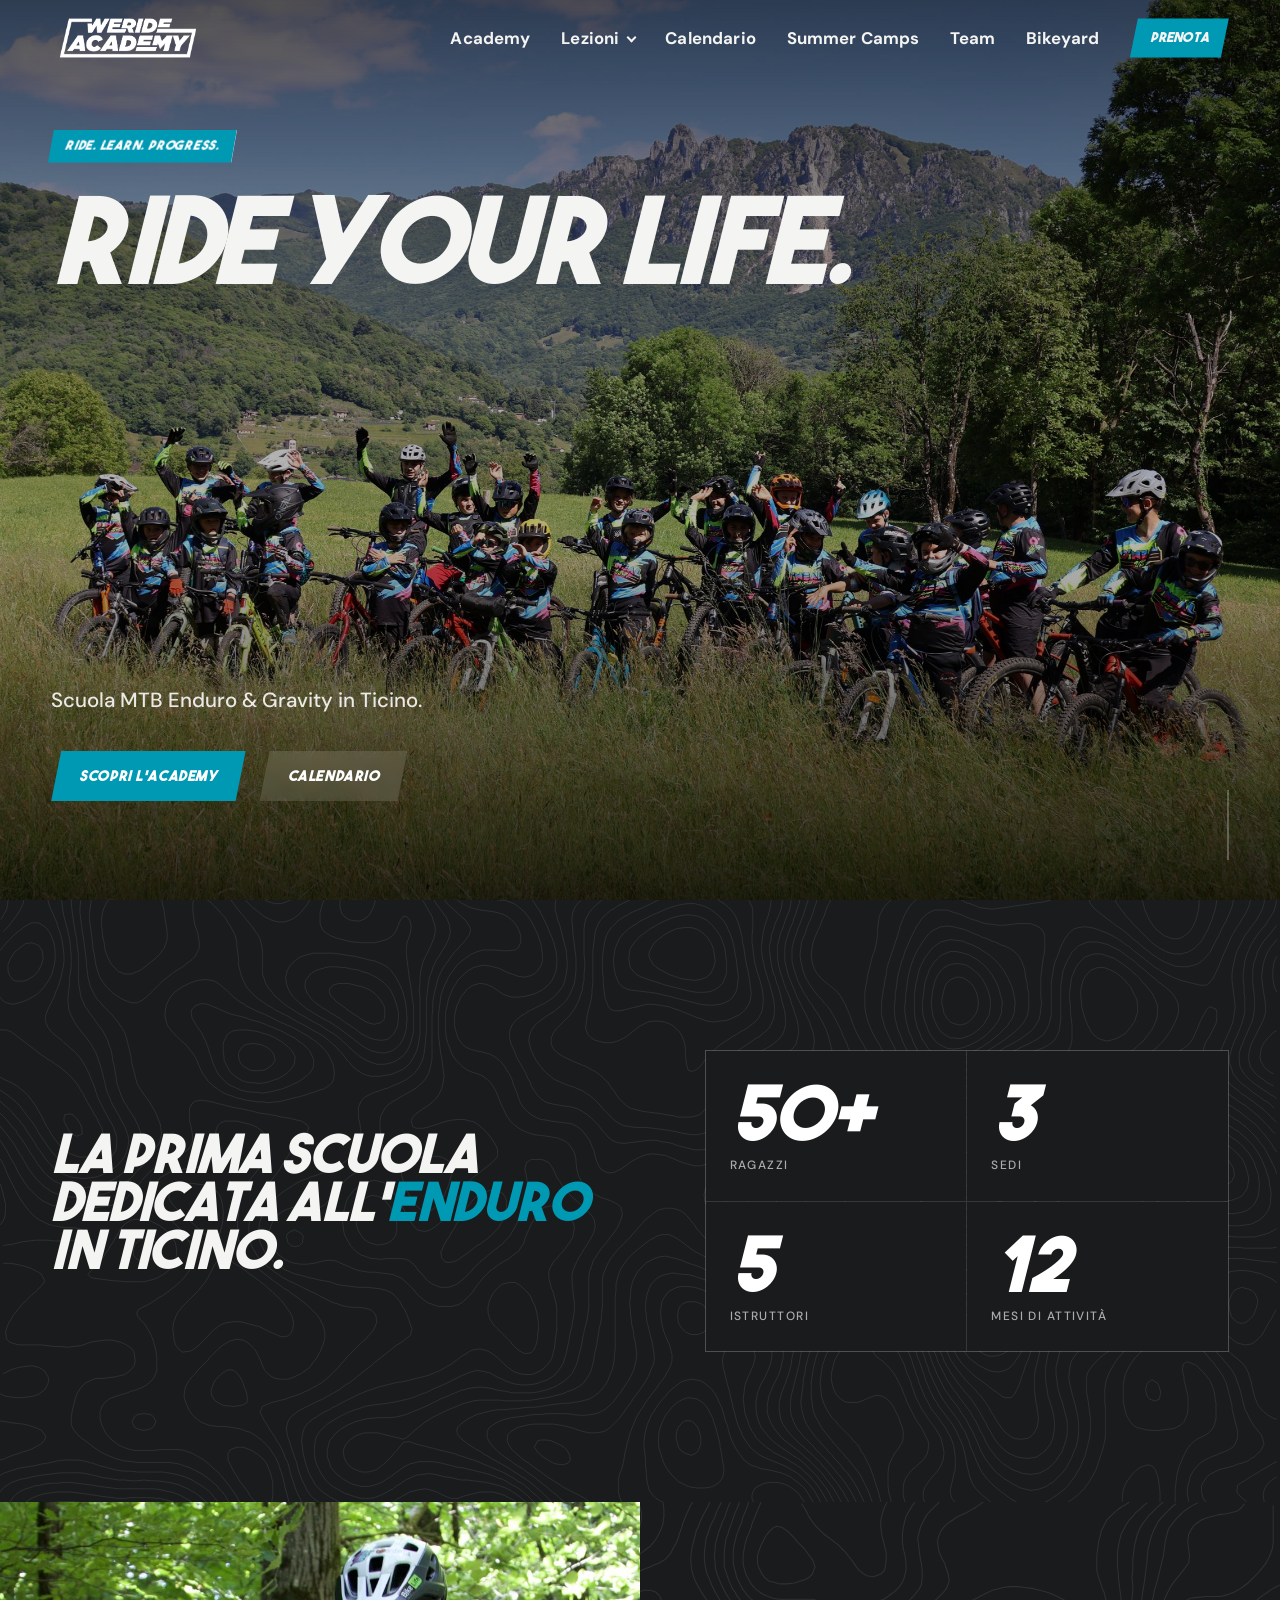
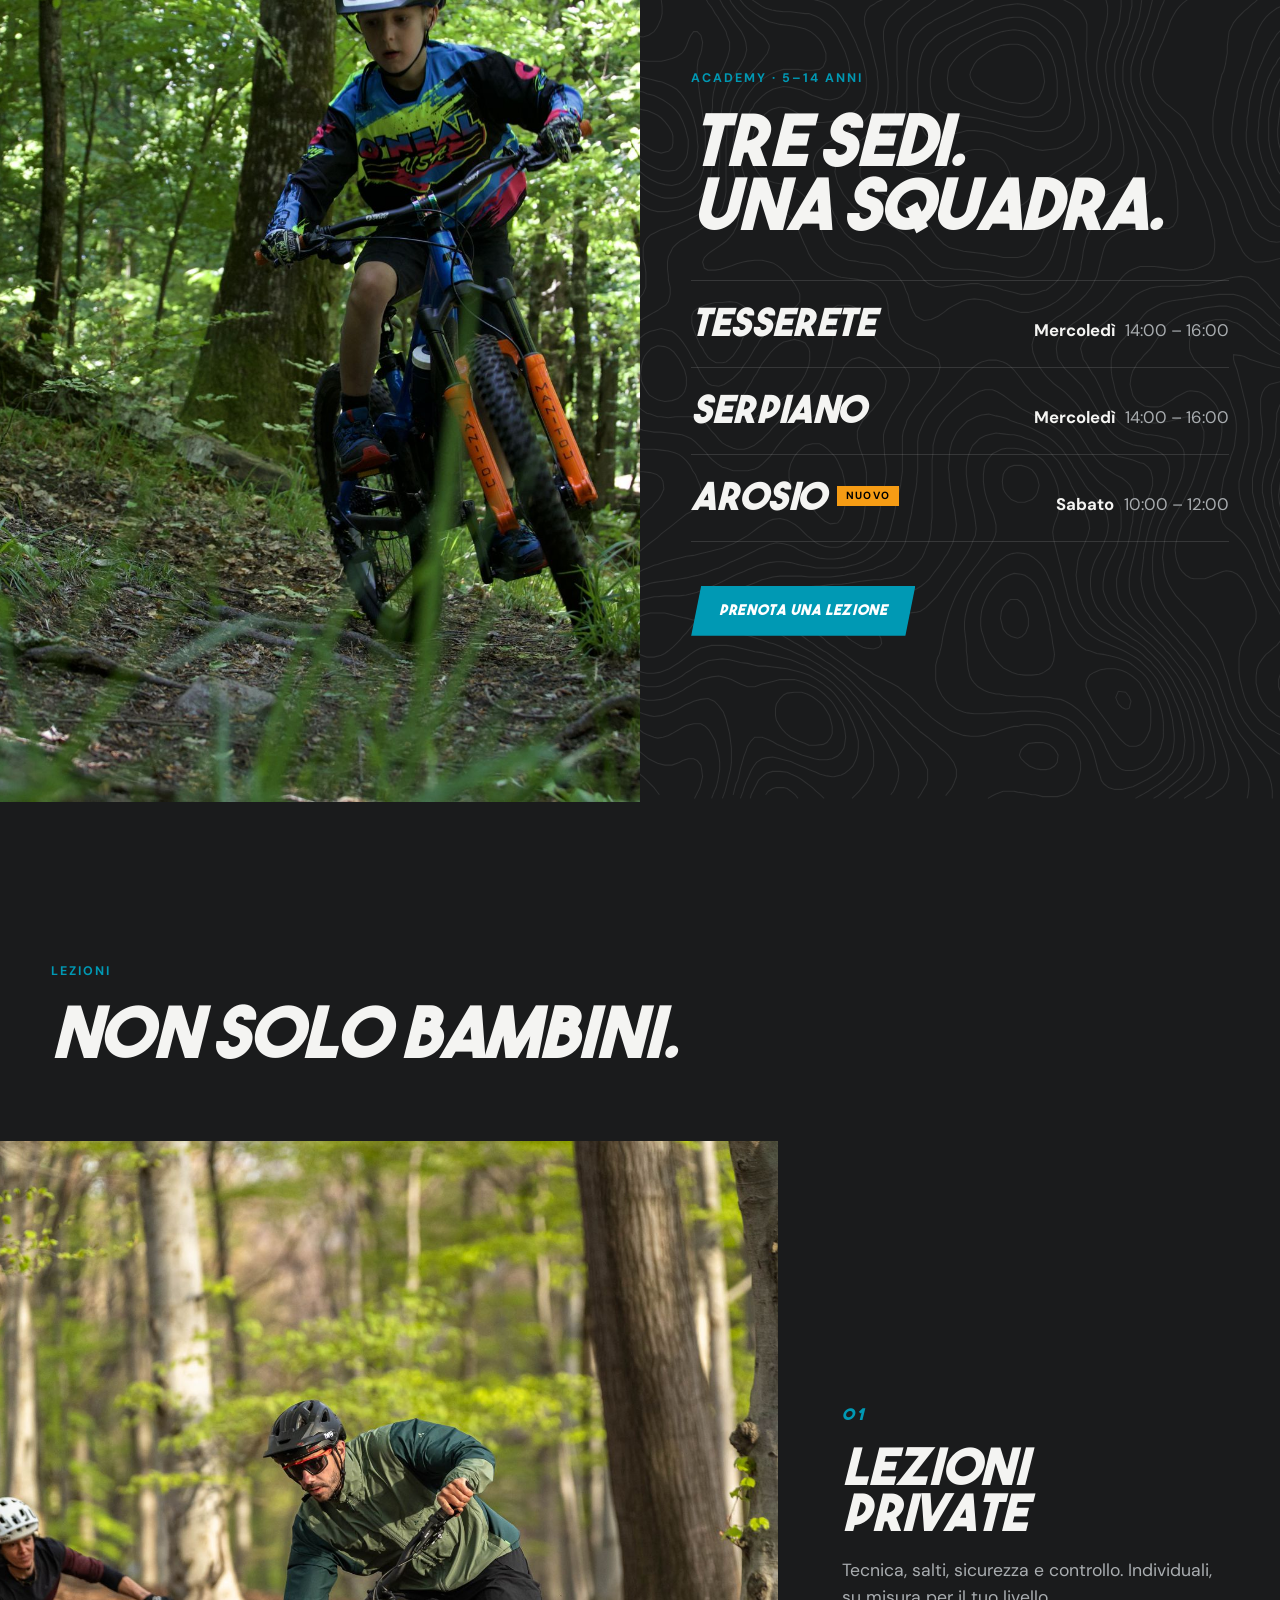
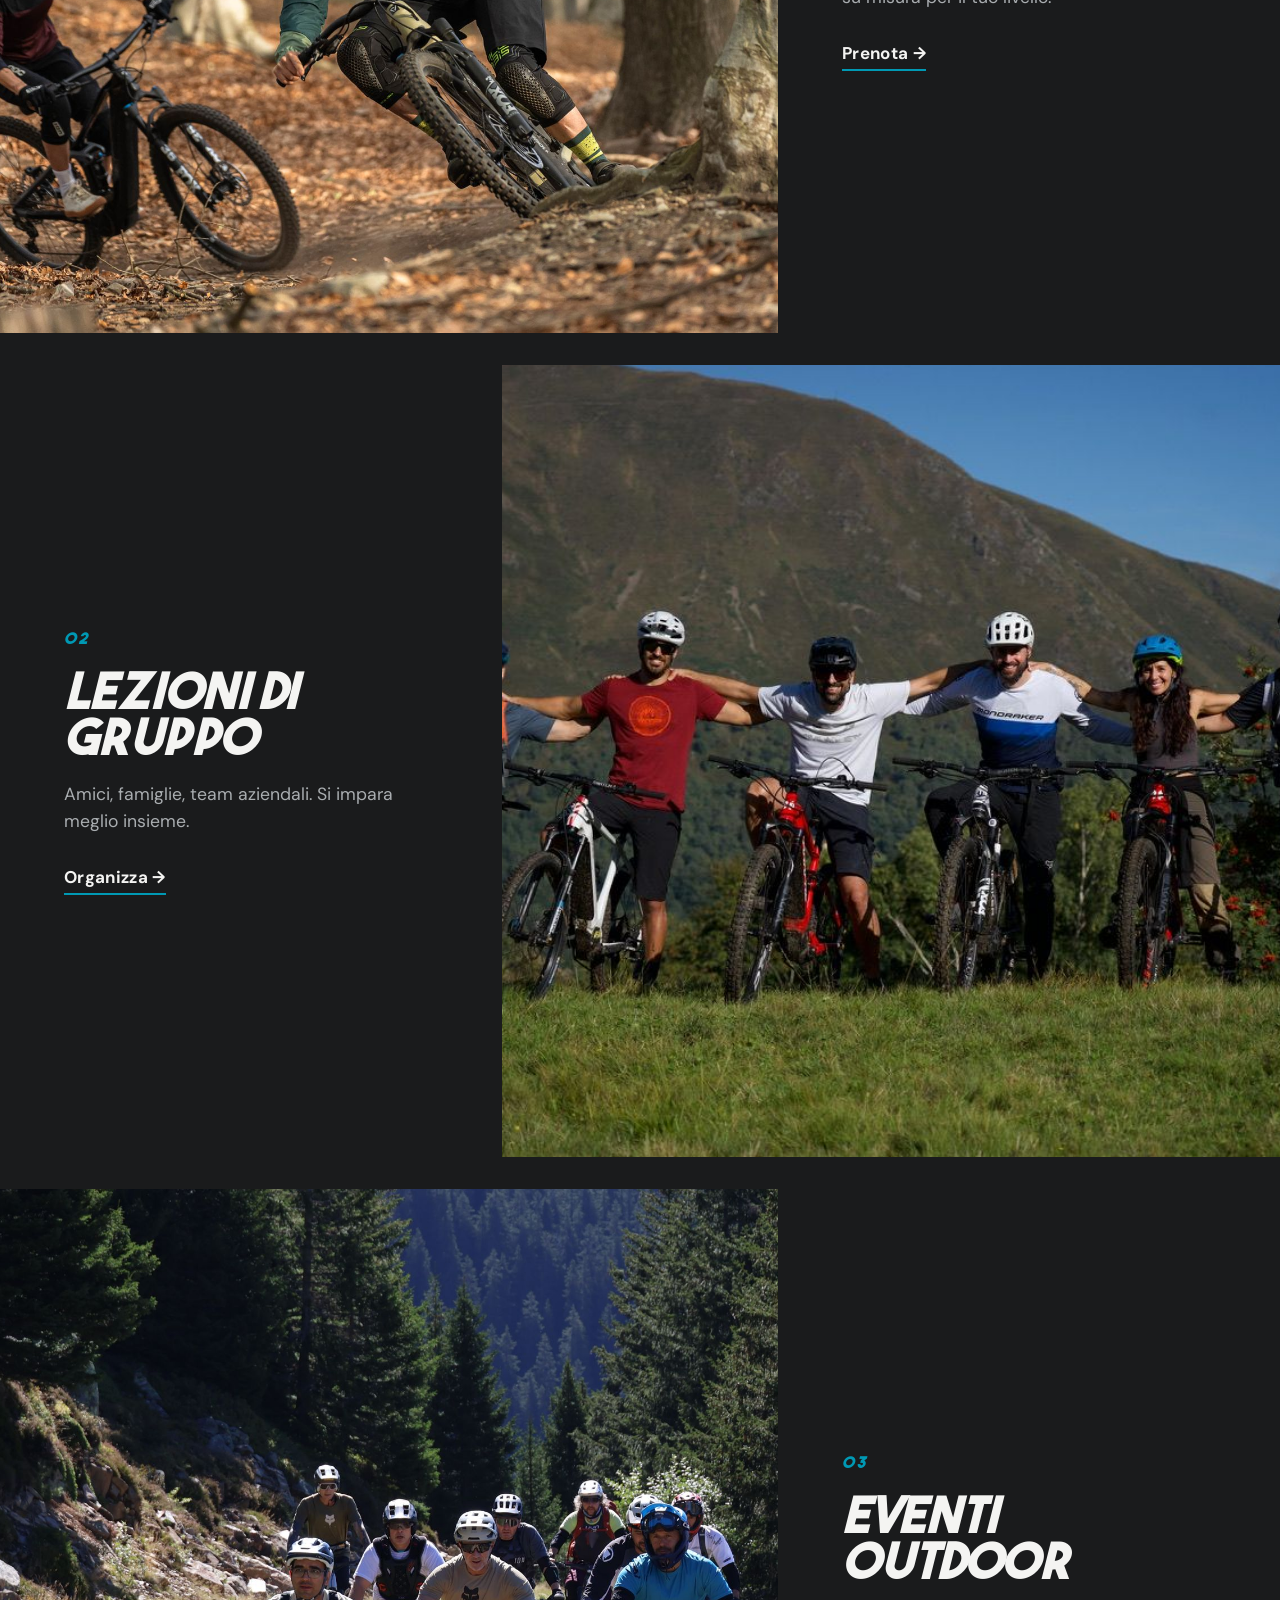
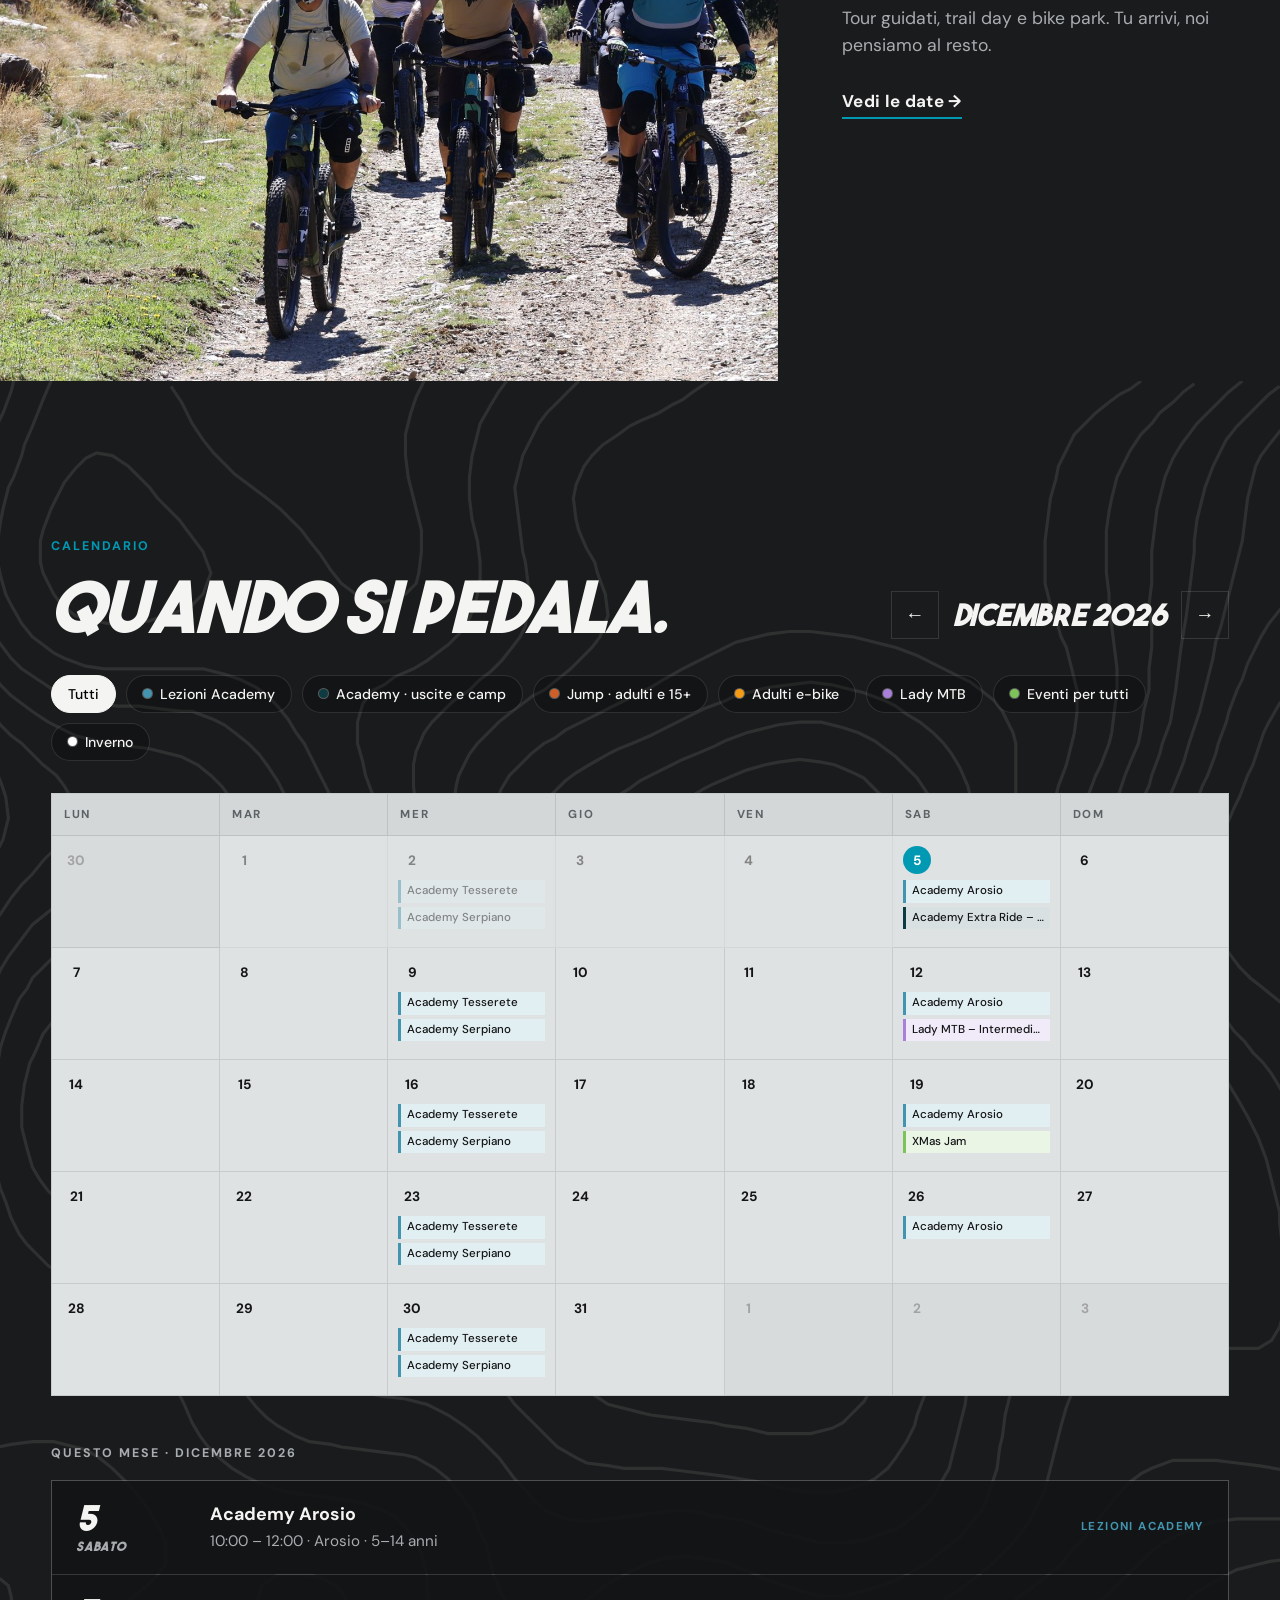
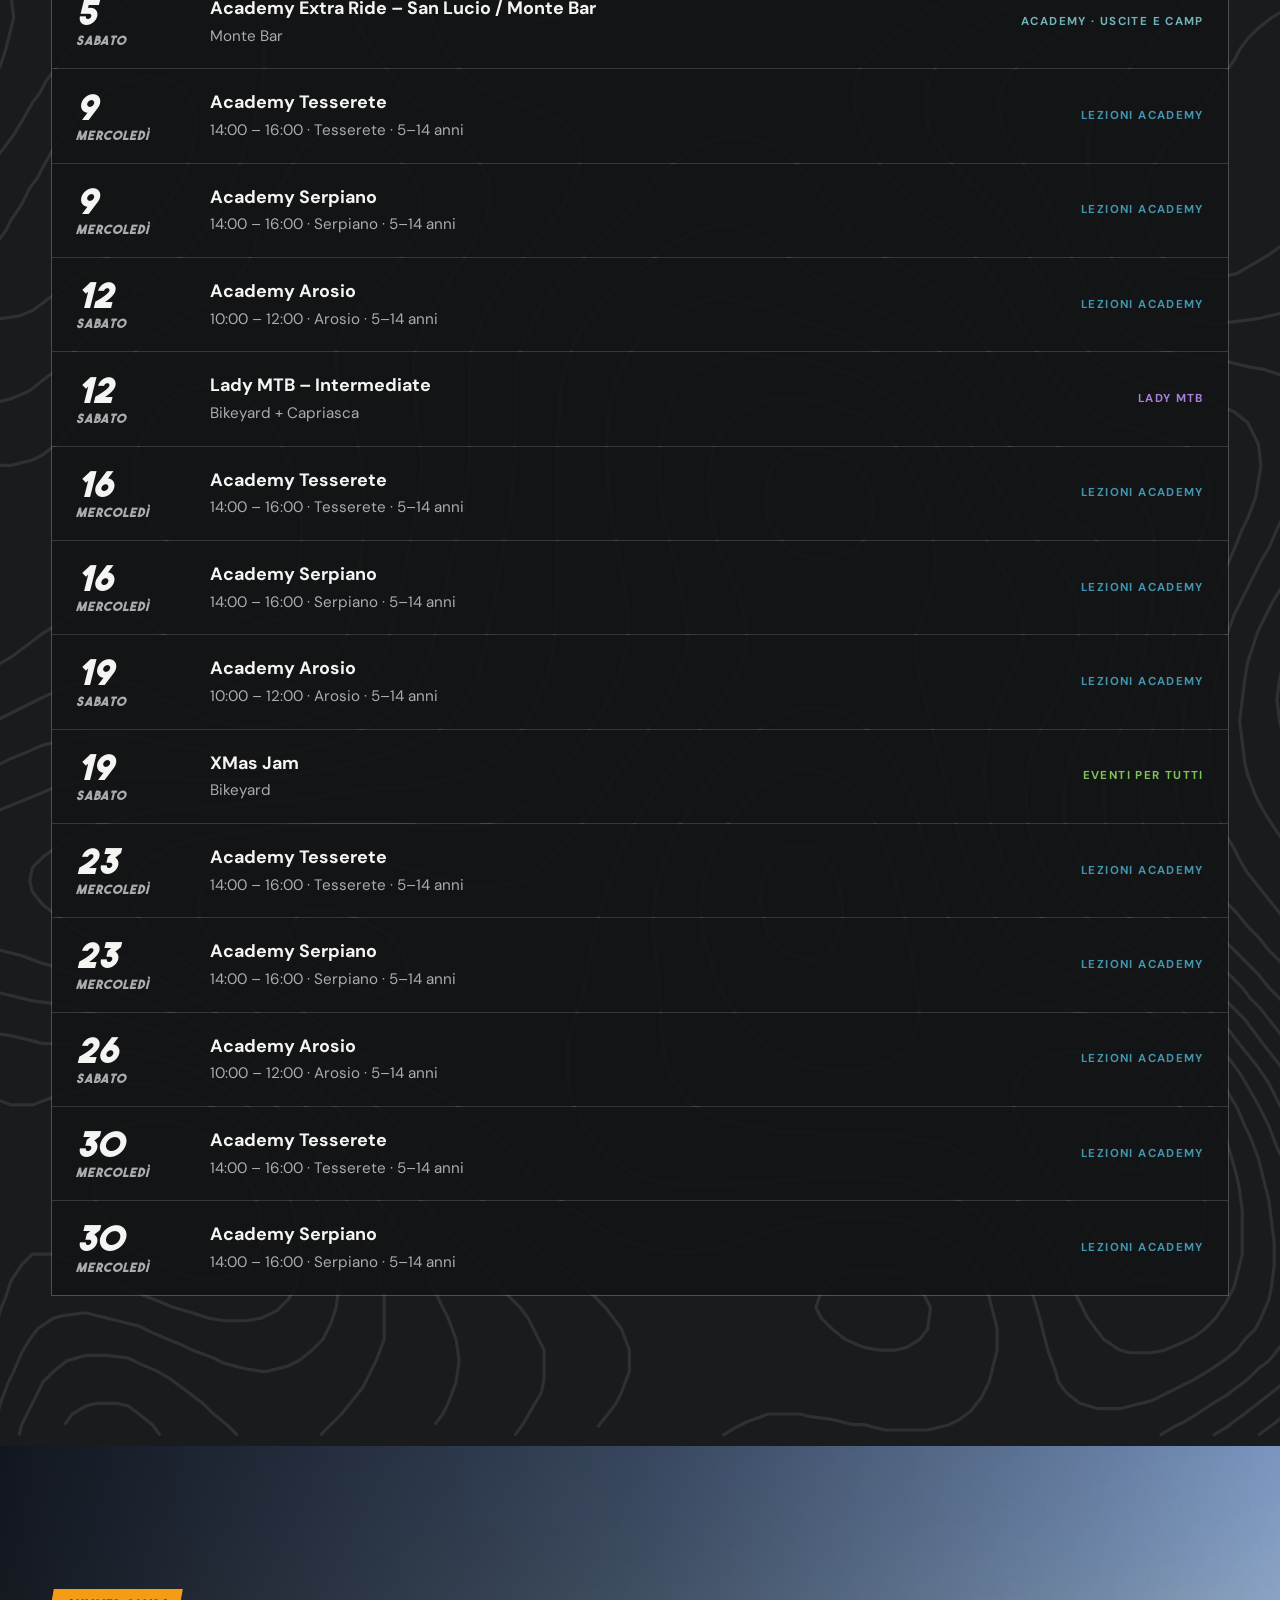
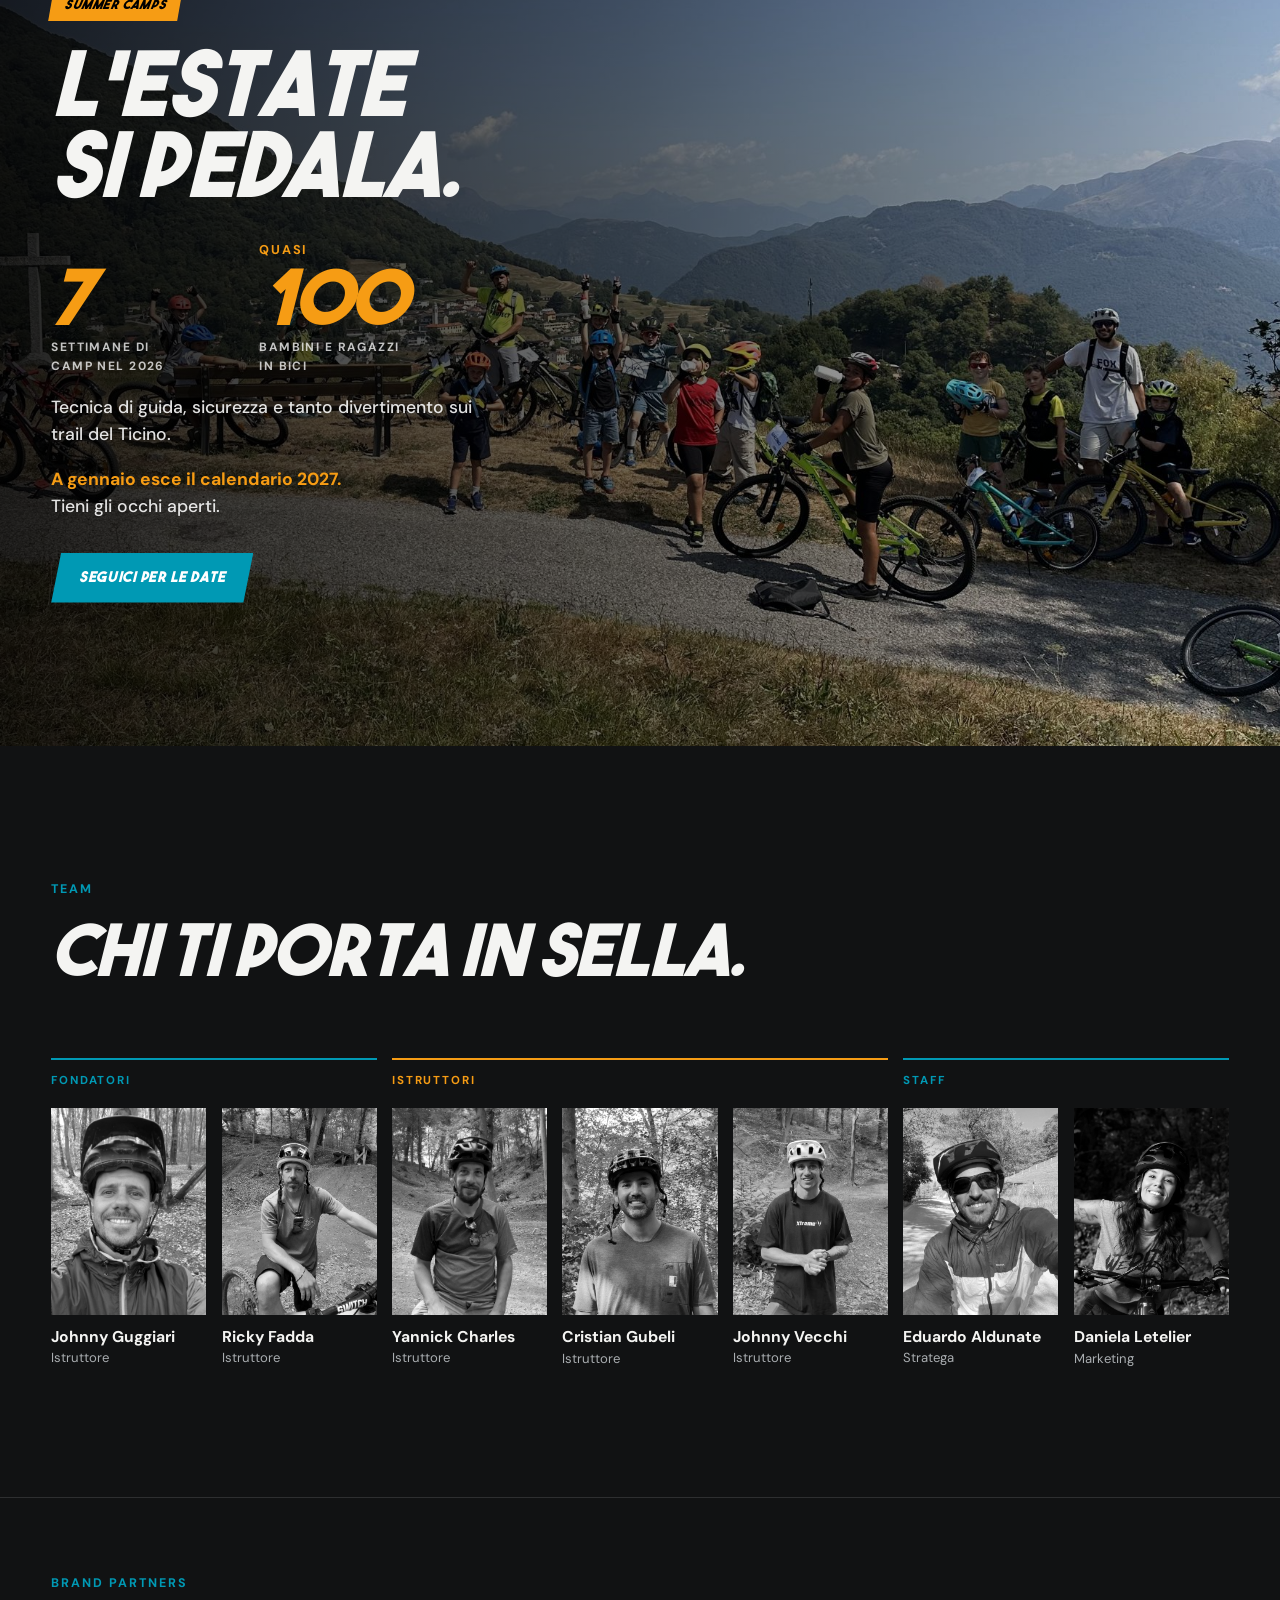
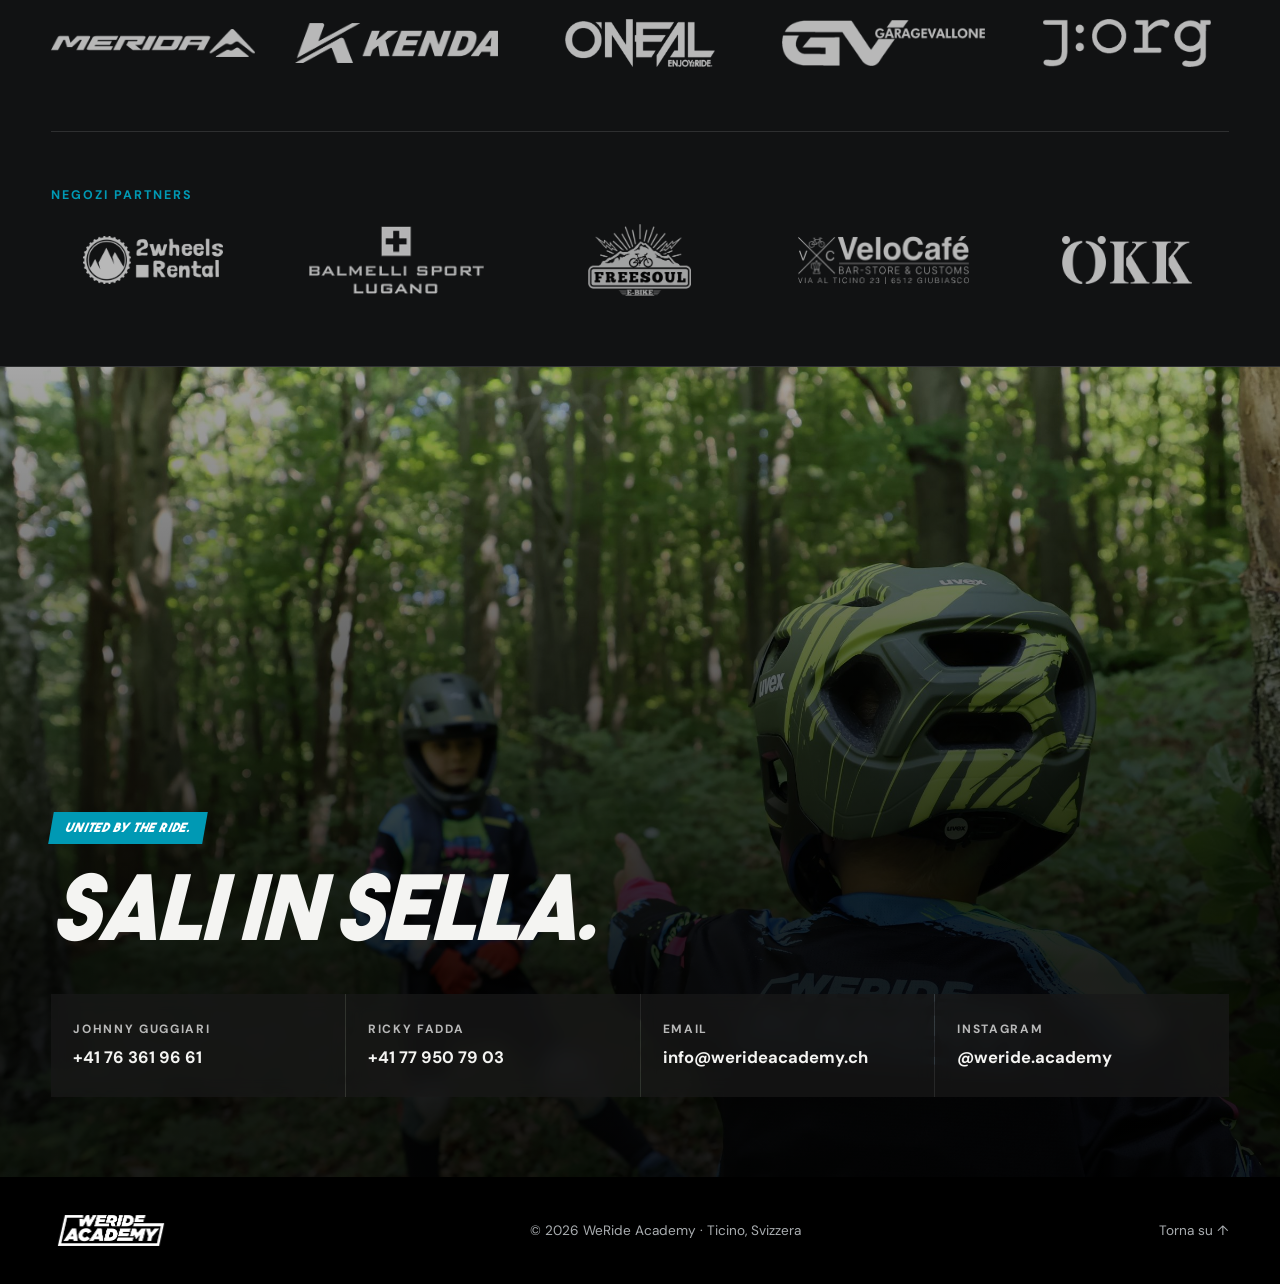
==== commit f9831d46: "Aggiornamento sito: Bikeyard, galleria, team e sponsor Co-Authored-By: Claude Opus 5.5 <noreply@anth" ====
--- a/index.html
+++ b/index.html
@@ -8,11 +8,12 @@
   <meta name="theme-color" content="#111111">
   <link rel="icon" type="image/png" href="assets/img/logo_white.png">
   <meta property="og:title" content="WeRide Academy">
-  <meta property="og:description" content="Scuola MTB Enduro & Gravity in Ticino. Ride. Learn. Share.">
-  <meta property="og:image" content="assets/img/wix_academy.jpg">
+  <meta property="og:description" content="Scuola MTB Enduro & Gravity in Ticino. Ride. Learn. Progress.">
+  <meta property="og:image" content="assets/img/hero_home.jpg">
   <link rel="preconnect" href="https://fonts.googleapis.com">
   <link rel="preconnect" href="https://fonts.gstatic.com" crossorigin>
-  <link href="https://fonts.googleapis.com/css2?family=Archivo:ital,wght@1,800;1,900&family=DM+Sans:ital,wght@0,400;0,500;0,700;1,400&display=swap" rel="stylesheet">
+  <link href="https://fonts.googleapis.com/css2?family=DM+Sans:ital,wght@0,400;0,500;0,700;1,400&display=swap" rel="stylesheet">
+  <link rel="preload" href="assets/fonts/theboldfont.woff2" as="font" type="font/woff2" crossorigin>
   <link rel="stylesheet" href="css/style.css">
 </head>
 <body>
@@ -23,9 +24,17 @@
   </a>
   <nav class="nav" id="nav" aria-label="Principale">
     <a href="#academy">Academy</a>
-    <a href="#lezioni">Lezioni private</a>
+    <div class="nav-item has-sub">
+      <a href="#lezioni" aria-haspopup="true">Lezioni<span class="caret" aria-hidden="true"></span></a>
+      <div class="submenu">
+        <a href="#private">Lezione privata</a>
+        <a href="#gruppo">Lezione di gruppo</a>
+      </div>
+    </div>
     <a href="#calendario">Calendario</a>
+    <a href="#summer-camps">Summer Camps</a>
     <a href="#team">Team</a>
+    <a href="bikeyard.html">Bikeyard</a>
     <a href="#contatto" class="nav-cta">Prenota</a>
   </nav>
   <button class="burger" id="burger" aria-label="Apri menu" aria-expanded="false" aria-controls="nav"><span></span><span></span></button>
@@ -34,23 +43,25 @@
 <main>
 
   <!-- HERO -->
-  <section class="hero">
-    <img class="hero-img" src="assets/img/wix_academy.jpg" alt="I ragazzi della WeRide Academy al pumptrack di Tesserete">
+  <section class="hero hero-split">
+    <img class="hero-img" src="assets/img/hero_home.jpg" alt="I ragazzi della WeRide Academy in bici su un prato in montagna">
     <div class="hero-shade"></div>
+    <div class="hero-top wrap">
+      <span class="tag">Ride. Learn. Progress.</span>
+      <h1 class="display display-line">Ride your life.</h1>
+    </div>
     <div class="hero-content wrap">
-      <span class="tag">Ride. Learn. Share.</span>
-      <h1 class="display">Ride<br>your life.</h1>
       <p class="lead">Scuola MTB Enduro &amp; Gravity in Ticino.</p>
       <div class="hero-actions">
         <a class="btn btn-primary" href="#academy">Scopri l'Academy</a>
         <a class="btn btn-ghost" href="#calendario">Calendario</a>
       </div>
     </div>
-    <a class="scroll-cue" href="#numeri" aria-label="Scorri giù"></a>
+    <a class="scroll-cue" href="#academy" aria-label="Scorri giù"></a>
   </section>
 
   <!-- NUMERI -->
-  <section class="numbers topo" id="numeri">
+  <section class="numbers topo" id="academy">
     <div class="wrap numbers-grid">
       <p class="statement reveal">La prima scuola dedicata all'<em>Enduro</em> in Ticino.</p>
       <dl class="stats reveal">
@@ -63,9 +74,9 @@
   </section>
 
   <!-- ACADEMY / SEDI -->
-  <section class="academy" id="academy">
+  <section class="academy" id="sedi">
     <div class="academy-media">
-      <img src="assets/img/kid_rider.jpg" alt="Giovane rider WeRide Academy in discesa" loading="lazy">
+      <img src="assets/img/sedi_squadra.jpg" alt="Giovane rider della WeRide Academy su un sentiero nel bosco" loading="lazy">
     </div>
     <div class="academy-body topo">
       <span class="kicker">Academy · 5–14 anni</span>
@@ -91,12 +102,12 @@
   <!-- PROGRAMMI -->
   <section class="programs" id="lezioni">
     <header class="section-head wrap">
-      <span class="kicker">Lezioni private</span>
+      <span class="kicker">Lezioni</span>
       <h2 class="title reveal">Non solo bambini.</h2>
     </header>
 
     <article class="program" id="private">
-      <figure class="program-img"><img src="assets/img/wix_dsc3196.jpg" alt="Lezione privata di MTB su prato" loading="lazy"></figure>
+      <figure class="program-img"><img src="assets/img/lezioni_private.jpg" alt="Istruttore e allieva in discesa su un trail nel bosco" loading="lazy"></figure>
       <div class="program-text">
         <span class="num">01</span>
         <h3 class="title-sm">Lezioni private</h3>
@@ -106,7 +117,7 @@
     </article>
 
     <article class="program flip" id="gruppo">
-      <figure class="program-img"><img src="assets/img/bikeyard_drop.jpg" alt="Area salti e drop del Bikeyard" loading="lazy"></figure>
+      <figure class="program-img"><img src="assets/img/lezioni_gruppo.jpg" alt="Gruppo di rider abbracciati con le bici in montagna" loading="lazy"></figure>
       <div class="program-text">
         <span class="num">02</span>
         <h3 class="title-sm">Lezioni di gruppo</h3>
@@ -116,7 +127,7 @@
     </article>
 
     <article class="program" id="outdoor">
-      <figure class="program-img"><img src="assets/img/wix_044d.jpg" alt="Rider al tramonto in alta montagna" loading="lazy"></figure>
+      <figure class="program-img"><img src="assets/img/eventi_outdoor.jpg" alt="Gruppo di rider WeRide in uscita su un sentiero di montagna" loading="lazy"></figure>
       <div class="program-text">
         <span class="num">03</span>
         <h3 class="title-sm">Eventi outdoor</h3>
@@ -125,7 +136,7 @@
       </div>
     </article>
 
-    <article class="program flip" id="atletica">
+    <article class="program flip" id="atletica" hidden>
       <figure class="program-img"><img src="assets/img/rider2.jpg" alt="Rider in velocità nel bosco" loading="lazy"></figure>
       <div class="program-text">
         <span class="num">04</span>
@@ -135,7 +146,7 @@
       </div>
     </article>
 
-    <article class="program winter" id="inverno">
+    <article class="program winter" id="inverno" hidden>
       <figure class="program-img"><img src="assets/img/bikeyard_forest.jpg" alt="Trail nel bosco in inverno" loading="lazy"></figure>
       <div class="program-text">
         <span class="num">05</span>
@@ -144,35 +155,6 @@
         <a class="link" href="#calendario">Programma invernale →</a>
       </div>
     </article>
-  </section>
-
-  <!-- SUMMER CAMPS -->
-  <section class="camps" id="summer-camps">
-    <img src="assets/img/wix_pex58536.jpg" alt="Ragazzi del Summer Camp WeRide Academy al pumptrack" loading="lazy">
-    <div class="camps-shade"></div>
-    <div class="camps-content wrap">
-      <span class="tag tag-amber">Summer Camps</span>
-      <h2 class="display-md">L'estate<br>si pedala.</h2>
-      <dl class="camps-stats">
-        <div><dt>7+</dt><dd>Settimane di camp nel 2026</dd></div>
-        <div><dt>~100</dt><dd>Bambini e ragazzi in sella</dd></div>
-      </dl>
-      <p>Tecnica di guida, sicurezza e tanto divertimento sui trail del Ticino.</p>
-      <p class="camps-note"><strong>A gennaio esce il calendario 2027.</strong> Tieni gli occhi aperti ;)</p>
-      <a class="btn btn-primary" href="https://www.instagram.com/weride.academy" target="_blank" rel="noopener">Seguici per le date</a>
-    </div>
-  </section>
-
-  <!-- BIKEYARD -->
-  <section class="bikeyard">
-    <img src="assets/img/bikeyard_hero.jpg" alt="The Bikeyard Capriasca, area MTB a Tesserete" loading="lazy">
-    <div class="bikeyard-shade"></div>
-    <div class="bikeyard-content wrap">
-      <span class="tag">Tesserete · Ticino</span>
-      <h2 class="display-md">The Bikeyard<br><span class="accent">Capriasca</span></h2>
-      <p>Il nostro terreno di casa. Trail, jumpline, pumptrack.</p>
-      <a class="btn btn-ghost" href="https://www.instagram.com/thebikeyard.capriasca" target="_blank" rel="noopener">@thebikeyard.capriasca</a>
-    </div>
   </section>
 
   <!-- CALENDARIO -->
@@ -192,8 +174,26 @@
 
       <div class="chips" id="calFilters" role="group" aria-label="Filtra per tipo"></div>
 
-      <div class="cal-grid" id="calGrid" aria-hidden="true"></div>
+      <div class="cal-grid" id="calGrid"></div>
+      <h3 class="agenda-title" id="calAgendaTitle"></h3>
       <ol class="agenda" id="calAgenda"></ol>
+    </div>
+  </section>
+
+  <!-- SUMMER CAMPS -->
+  <section class="camps" id="summer-camps">
+    <img src="assets/img/summer_camps.jpg" alt="I ragazzi del Summer Camp con le bici sopra la Capriasca" loading="lazy">
+    <div class="camps-shade"></div>
+    <div class="camps-content wrap">
+      <span class="tag tag-amber">Summer Camps</span>
+      <h2 class="display-md">L'estate<br>si pedala.</h2>
+      <dl class="camps-stats">
+        <div><dt>7</dt><dd>Settimane di camp nel 2026</dd></div>
+        <div><dt><small>quasi</small>100</dt><dd>Bambini e ragazzi in bici</dd></div>
+      </dl>
+      <p>Tecnica di guida, sicurezza e tanto divertimento sui trail del Ticino.</p>
+      <p class="camps-note"><strong>A gennaio esce il calendario 2027.</strong><br>Tieni gli occhi aperti.</p>
+      <a class="btn btn-primary" href="https://www.instagram.com/weride.academy" target="_blank" rel="noopener">Seguici per le date</a>
     </div>
   </section>
 
@@ -205,64 +205,83 @@
         <h2 class="title reveal">Chi ti porta in sella.</h2>
       </header>
 
-      <ul class="team-row founders">
-        <li class="member reveal">
-          <div class="member-photo"><img src="assets/img/team_johnny.jpg" alt="Johnny Guggiari" loading="lazy"></div>
-          <h3>Johnny Guggiari</h3><p>Istruttore &amp; fondatore</p>
-        </li>
-        <li class="member reveal">
-          <div class="member-photo"><img src="assets/img/team_ricky.jpg" alt="Ricky Fadda" loading="lazy"></div>
-          <h3>Ricky Fadda</h3><p>Istruttore &amp; fondatore</p>
-        </li>
-      </ul>
-
-      <ul class="team-row instructors">
-        <li class="member reveal">
-          <div class="member-photo placeholder" data-initials="YC"></div>
-          <h3>Yannick Charles</h3><p>Istruttore</p>
-        </li>
-        <li class="member reveal">
-          <div class="member-photo placeholder" data-initials="CG"></div>
-          <h3>Cristian Gubeli</h3><p>Istruttore</p>
-        </li>
-        <li class="member reveal">
-          <div class="member-photo placeholder" data-initials="JV"></div>
-          <h3>Johnny Vecchi</h3><p>Istruttore</p>
-        </li>
-      </ul>
-
-      <ul class="team-row staff">
-        <li class="member reveal">
-          <div class="member-photo placeholder" data-initials="EA"></div>
-          <h3>Eduardo Aldunate</h3><p>Stratega</p>
-        </li>
-        <li class="member reveal">
-          <div class="member-photo placeholder" data-initials="DL"></div>
-          <h3>Daniela Letelier</h3><p>Marketing</p>
-        </li>
-      </ul>
-    </div>
-  </section>
-
-  <!-- SPONSORS -->
+      <div class="team-strip">
+        <div class="team-group" style="--n:2">
+          <span class="group-label">Fondatori</span>
+          <ul>
+          <li class="member reveal">
+            <div class="member-photo"><img src="assets/img/team_johnny.jpg" alt="Johnny Guggiari" loading="lazy"></div>
+            <h3>Johnny Guggiari</h3><p>Istruttore</p>
+          </li>
+          <li class="member reveal">
+            <div class="member-photo"><img src="assets/img/team_ricky.jpg" alt="Ricky Fadda" loading="lazy"></div>
+            <h3>Ricky Fadda</h3><p>Istruttore</p>
+          </li>
+          </ul>
+        </div>
+        <div class="team-group" style="--n:3">
+          <span class="group-label">Istruttori</span>
+          <ul>
+          <li class="member reveal">
+            <div class="member-photo"><img src="assets/img/team_yannick.jpg" alt="Yannick Charles" loading="lazy"></div>
+            <h3>Yannick Charles</h3><p>Istruttore</p>
+          </li>
+          <li class="member reveal">
+            <div class="member-photo"><img src="assets/img/team_cristian.jpg" alt="Cristian Gubeli" loading="lazy"></div>
+            <h3>Cristian Gubeli</h3><p>Istruttore</p>
+          </li>
+          <li class="member reveal">
+            <div class="member-photo"><img src="assets/img/team_vecchi.jpg" alt="Johnny Vecchi" loading="lazy"></div>
+            <h3>Johnny Vecchi</h3><p>Istruttore</p>
+          </li>
+          </ul>
+        </div>
+        <div class="team-group" style="--n:2">
+          <span class="group-label">Staff</span>
+          <ul>
+          <li class="member reveal">
+            <div class="member-photo"><img src="assets/img/team_eduardo.jpg" alt="Eduardo Aldunate" loading="lazy"></div>
+            <h3>Eduardo Aldunate</h3><p>Stratega</p>
+          </li>
+          <li class="member reveal">
+            <div class="member-photo"><img src="assets/img/team_daniela.jpg" alt="Daniela Letelier" loading="lazy"></div>
+            <h3>Daniela Letelier</h3><p>Marketing</p>
+          </li>
+          </ul>
+        </div>
+      </div>
+    </div>
+  </section>
+
+  <!-- PARTNER -->
   <section class="sponsors">
     <div class="wrap">
-      <span class="kicker">Partner &amp; sponsor</span>
-      <ul class="sponsor-row">
-        <li><img src="assets/sponsors/oneal.png" alt="O'Neal" loading="lazy"></li>
-        <li><img src="assets/sponsors/ftpro.png" alt="FT Pro" loading="lazy"></li>
-        <li><img src="assets/sponsors/joerg.png" alt="Sponsor" loading="lazy"></li>
-        <li><img src="assets/sponsors/sponsor_a.png" alt="Sponsor" loading="lazy"></li>
-        <li><img src="assets/sponsors/sponsor_b.png" alt="Sponsor" loading="lazy"></li>
-        <li><img src="assets/sponsors/beebad.jpg" alt="Beebad" loading="lazy"></li>
-        <li class="on-light"><img src="assets/sponsors/capriasca.png" alt="Comune di Capriasca" loading="lazy"></li>
-      </ul>
+      <div class="partner-group">
+        <span class="kicker">Brand partners</span>
+        <ul class="sponsor-row">
+          <li><img src="assets/sponsors/merida.png" alt="Merida" loading="lazy"></li>
+          <li><img src="assets/sponsors/kenda_white.png" alt="Kenda" loading="lazy"></li>
+          <li><img src="assets/sponsors/oneal.png" alt="O'Neal" loading="lazy"></li>
+          <li><img src="assets/sponsors/garagevallone.png" alt="Garage Vallone" loading="lazy"></li>
+          <li><img src="assets/sponsors/joerg.png" alt="Jörg" loading="lazy"></li>
+        </ul>
+      </div>
+      <div class="partner-group">
+        <span class="kicker">Negozi partners</span>
+        <ul class="sponsor-row">
+          <li><img src="assets/sponsors/2wheels.png" alt="2wheels Rental" loading="lazy"></li>
+          <li class="logo-lg"><img src="assets/sponsors/balmelli.png" alt="Balmelli Sport Lugano" loading="lazy"></li>
+          <li class="logo-invert"><img src="assets/sponsors/freesoul.png" alt="Freesoul E-Bike Balerna" loading="lazy"></li>
+          <li><img src="assets/sponsors/velocafe.png" alt="Velo Café Giubiasco" loading="lazy"></li>
+          <li><img src="assets/sponsors/oekk.png" alt="ÖKK" loading="lazy"></li>
+        </ul>
+      </div>
     </div>
   </section>
 
   <!-- CONTATTO -->
   <section class="contact" id="contatto">
-    <img class="contact-bg" src="assets/img/bikeyard_arena.jpg" alt="" loading="lazy">
+    <img class="contact-bg" src="assets/img/contatto_home.jpg" alt="" loading="lazy">
     <div class="contact-shade"></div>
     <div class="wrap contact-inner">
       <span class="tag">United by the ride.</span>
--- a/css/style.css
+++ b/css/style.css
@@ -1,3 +1,12 @@
+/* ============ Font titoli: The Bold Font ============ */
+@font-face {
+  font-family: "The Bold Font";
+  src: url("../assets/fonts/theboldfont.woff2") format("woff2");
+  font-weight: 100 900;   /* un solo peso: evita il grassetto sintetico */
+  font-style: normal;
+  font-display: swap;
+}
+
 /* ============ WeRide Academy — brand tokens ============ */
 :root {
   --white: #ffffff;
@@ -13,7 +22,8 @@
   --ink-2: #a9adb0;
   --line: rgba(255, 255, 255, .12);
 
-  --f-display: "Archivo", "Arial Black", system-ui, sans-serif;
+  --f-display: "The Bold Font", "Archivo", "Arial Black", system-ui, sans-serif;
+  --display-style: italic; /* metti "normal" per i titoli dritti */
   --f-body: "Google Sans", "DM Sans", system-ui, -apple-system, sans-serif;
 
   --gutter: clamp(16px, 4vw, 56px);
@@ -22,13 +32,14 @@
   --ease: cubic-bezier(.2, .7, .2, 1);
 
   /* colori calendario */
-  --c-academy: var(--teal);
-  --c-adulti: var(--amber);
-  --c-gruppo: #6fc3a8;
-  --c-outdoor: var(--rust);
-  --c-atletica: #e6e6e6;
-  --c-inverno: #8fb7ff;
-  --c-camp: #f3d34a;
+  --c-academy: #4395af;       /* blu academy */
+  --c-uscite: #0d3b41;        /* primario scuro */
+  --c-uscite-text: #6fb3bd;   /* versione leggibile su fondo scuro (testi) */
+  --c-jump: #cd5f27;
+  --c-ebike: #f69c14;
+  --c-lady: #a87fd9;
+  --c-eventi: #7cc35a;        /* verde */
+  --c-inverno: #ffffff;
 }
 
 *, *::before, *::after { box-sizing: border-box; }
@@ -44,6 +55,7 @@
   -webkit-font-smoothing: antialiased;
   overflow-x: hidden;
 }
+[hidden] { display: none !important; }
 img { display: block; max-width: 100%; }
 a { color: inherit; }
 ul, ol, dl, dd, figure, h1, h2, h3, p { margin: 0; padding: 0; }
@@ -63,17 +75,19 @@
 /* ============ Tipografia ============ */
 .display, .display-md, .title, .title-sm, .statement, .stats dt, .sede h3, .cal-month {
   font-family: var(--f-display);
-  font-style: italic;
+  font-style: var(--display-style);
   font-weight: 900;
   text-transform: uppercase;
   letter-spacing: -.01em;
   line-height: .9;
 }
 .display { font-size: clamp(3.4rem, 11vw, 10rem); }
+.display-sm { font-size: clamp(2.8rem, 7.5vw, 7rem); }
 .display-md { font-size: clamp(2.6rem, 7vw, 6rem); }
 .title { font-size: clamp(2.4rem, 5.6vw, 4.8rem); }
 .title-sm { font-size: clamp(1.7rem, 4vw, 3.4rem); overflow-wrap: anywhere; }
 .accent { color: var(--teal); }
+.accent-amber { color: var(--amber); }
 
 .kicker {
   display: inline-block;
@@ -89,7 +103,7 @@
   background: var(--teal);
   color: var(--white);
   font-family: var(--f-display);
-  font-style: italic;
+  font-style: var(--display-style);
   font-weight: 800;
   text-transform: uppercase;
   font-size: .8rem;
@@ -104,7 +118,7 @@
 .btn {
   display: inline-flex; align-items: center; justify-content: center;
   min-height: 50px; padding: 0 28px;
-  font-family: var(--f-display); font-style: italic; font-weight: 800;
+  font-family: var(--f-display); font-style: var(--display-style); font-weight: 800;
   text-transform: uppercase; letter-spacing: .04em; font-size: .92rem;
   text-decoration: none;
   clip-path: polygon(10px 0, 100% 0, calc(100% - 10px) 100%, 0 100%);
@@ -135,7 +149,7 @@
 .brand img { width: clamp(118px, 12vw, 160px); height: auto; }
 .nav { display: flex; align-items: center; gap: clamp(18px, 2.4vw, 36px); }
 .nav a {
-  text-decoration: none; font-weight: 500; font-size: .95rem;
+  text-decoration: none; font-weight: 700; font-size: 1.05rem; letter-spacing: .01em;
   position: relative; padding: 6px 0;
 }
 .nav a:not(.nav-cta)::after {
@@ -145,9 +159,31 @@
 .nav a:hover::after, .nav a.active::after { transform: scaleX(1); }
 .nav-cta {
   background: var(--teal); padding: 9px 20px !important;
-  font-family: var(--f-display); font-style: italic; font-weight: 800; text-transform: uppercase; letter-spacing: .04em; font-size: .85rem !important;
+  font-family: var(--f-display); font-style: var(--display-style); font-weight: 800; text-transform: uppercase; letter-spacing: .04em; font-size: .85rem !important;
   clip-path: polygon(8px 0, 100% 0, calc(100% - 8px) 100%, 0 100%);
 }
+/* sottomenu "Lezioni" */
+.has-sub { position: relative; }
+.caret { display: inline-block; width: 7px; height: 7px; margin-left: 8px; border-right: 2px solid currentColor; border-bottom: 2px solid currentColor; transform: translateY(-3px) rotate(45deg); transition: transform .25s; }
+.has-sub:hover .caret, .has-sub:focus-within .caret { transform: translateY(0) rotate(-135deg); }
+.submenu {
+  position: absolute; top: 100%; left: -18px; min-width: 210px; padding-top: 14px;
+  opacity: 0; visibility: hidden; transform: translateY(6px);
+  transition: opacity .2s, transform .2s var(--ease), visibility .2s;
+}
+.submenu::before { content: ""; position: absolute; inset: 14px 0 0; background: rgba(17,18,19,.96); border: 1px solid var(--line); border-top: 2px solid var(--teal); backdrop-filter: blur(12px); z-index: -1; }
+.has-sub:hover .submenu, .has-sub:focus-within .submenu { opacity: 1; visibility: visible; transform: none; }
+.nav .submenu a { display: block; padding: 12px 18px; font-size: .98rem; font-weight: 500; white-space: nowrap; }
+.nav .submenu a:first-child { margin-top: 6px; }
+.nav .submenu a:last-child { margin-bottom: 6px; }
+.nav .submenu a::after { display: none; }
+.nav .submenu a { transition: color .2s; }
+.nav .submenu a:hover, .nav .submenu a:focus-visible { color: var(--amber); }
+/* voce "Lezioni": arancione al passaggio del mouse */
+.has-sub > a { transition: color .2s; }
+.has-sub:hover > a, .has-sub:focus-within > a { color: var(--amber); }
+.has-sub:hover > a::after, .has-sub:focus-within > a::after { background: var(--amber); }
+
 .burger { display: none; }
 
 /* ============ Hero ============ */
@@ -156,6 +192,22 @@
 @keyframes heroZoom { to { transform: scale(1); } }
 .hero-shade { position: absolute; inset: 0; background: linear-gradient(180deg, rgba(0,0,0,.45) 0%, rgba(0,0,0,0) 30%, rgba(0,0,0,.25) 55%, rgba(0,0,0,.82) 100%); }
 .hero-content { position: relative; padding-bottom: clamp(60px, 11vh, 120px); }
+/* home: titolo su una riga in alto, sopra le teste; testo e bottoni in basso */
+.hero-split { flex-direction: column; justify-content: space-between; align-items: stretch; }
+.hero-top { position: relative; padding-top: calc(var(--header-h) + clamp(24px, 6vh, 64px)); }
+.display-line { font-size: clamp(2.6rem, 9.4vw, 11rem); letter-spacing: -.03em; white-space: nowrap; }
+/* foto spostata più in basso: i cartelli non finiscono sotto il menu */
+.hero-dark { background: var(--bg); }
+.hero-dark .hero-img { top: clamp(50px, 9vh, 90px); height: calc(100% - clamp(50px, 9vh, 90px)); object-position: center top; }
+.hero-dark .hero-shade { background: linear-gradient(180deg, var(--bg) 0%, var(--bg) 6%, rgba(0,0,0,.45) 22%, rgba(0,0,0,.35) 40%, rgba(0,0,0,.45) 62%, rgba(0,0,0,.88) 100%); }
+/* metà sinistra più scura e sfocata, come nella presentazione */
+.hero-blur {
+  position: absolute; top: 0; bottom: 0; left: 0; width: 60%;
+  background: linear-gradient(90deg, rgba(12,12,13,.72) 0%, rgba(12,12,13,.6) 60%, rgba(12,12,13,0) 100%);
+  -webkit-backdrop-filter: blur(7px); backdrop-filter: blur(7px);
+  -webkit-mask-image: linear-gradient(90deg, #000 65%, transparent 100%); mask-image: linear-gradient(90deg, #000 65%, transparent 100%);
+}
+.hero-split .hero-shade { background: linear-gradient(180deg, rgba(0,0,0,.68) 0%, rgba(0,0,0,.32) 38%, rgba(0,0,0,.28) 60%, rgba(0,0,0,.82) 100%); }
 .hero-actions { display: flex; flex-wrap: wrap; gap: 14px; margin-top: 34px; }
 .scroll-cue {
   position: absolute; right: var(--gutter); bottom: 40px; width: 2px; height: 70px;
@@ -169,6 +221,7 @@
 .numbers-grid { display: grid; grid-template-columns: 1.1fr 1fr; gap: clamp(40px, 6vw, 100px); align-items: center; }
 .statement { font-size: clamp(2rem, 4.2vw, 3.6rem); }
 .statement em { color: var(--teal); }
+.statement em.em-amber { color: var(--amber); }
 .stats { display: grid; grid-template-columns: 1fr 1fr; gap: 1px; background: var(--line); border: 1px solid var(--line); }
 .stats div { background: var(--bg-2); padding: 26px 24px; }
 .stats dt { font-size: clamp(3rem, 6vw, 5rem); color: var(--white); }
@@ -177,7 +230,7 @@
 /* ============ Academy ============ */
 .academy { display: grid; grid-template-columns: 1fr 1fr; min-height: 100svh; }
 .academy-media { position: relative; overflow: hidden; }
-.academy-media img { position: absolute; inset: 0; width: 100%; height: 100%; object-fit: cover; object-position: center 30%; }
+.academy-media img { position: absolute; inset: 0; width: 100%; height: 100%; object-fit: cover; object-position: 66% center; }
 .academy-body { padding: clamp(60px, 9vw, 130px) var(--gutter); display: flex; flex-direction: column; justify-content: center; }
 .sedi { margin: 44px 0 44px; border-top: 1px solid var(--line); }
 .sede { display: flex; justify-content: space-between; align-items: baseline; gap: 20px; padding: 24px 0; border-bottom: 1px solid var(--line); flex-wrap: wrap; }
@@ -191,10 +244,15 @@
 .academy-body .btn { align-self: flex-start; }
 
 /* ============ Programmi ============ */
-.programs { padding-top: clamp(90px, 12vw, 160px); }
+.programs {
+  padding-top: clamp(90px, 12vw, 160px);
+  /* curve di livello continue: testi e spazi tra i blocchi condividono lo stesso sfondo */
+  background: var(--bg-2) url("../assets/img/topo-light.svg") center / cover fixed;
+}
 .section-head { margin-bottom: clamp(40px, 6vw, 80px); }
 .program { display: grid; grid-template-columns: 1.55fr 1fr; min-height: 88svh; }
 .program.flip { grid-template-columns: 1fr 1.55fr; }
+.program + .program { margin-top: clamp(16px, 2.5vw, 40px); }
 .program.flip .program-img { order: 2; }
 .program-img { position: relative; overflow: hidden; }
 .program-img img {
@@ -205,16 +263,22 @@
 .program-text {
   padding: clamp(48px, 7vw, 110px) clamp(24px, 5vw, 80px);
   display: flex; flex-direction: column; justify-content: center;
-  background: var(--bg-2) url("../assets/img/topo-light.svg") center / cover;
-}
+  background: transparent;
+}
+.program-text .link { align-self: flex-start; }
 .program-text p { margin-top: 22px; color: var(--ink-2); font-size: 1.1rem; max-width: 34ch; }
-.num { font-family: var(--f-display); font-style: italic; font-weight: 900; color: var(--teal); font-size: 1rem; letter-spacing: .1em; margin-bottom: 16px; }
+.num { font-family: var(--f-display); font-style: var(--display-style); font-weight: 900; color: var(--teal); font-size: 1rem; letter-spacing: .1em; margin-bottom: 16px; }
 .winter .program-img img { filter: saturate(.25) brightness(.9) contrast(1.1) hue-rotate(170deg); }
 .winter .program-img::after { content: ""; position: absolute; inset: 0; background: linear-gradient(160deg, rgba(143,183,255,.28), rgba(13,59,65,.45)); mix-blend-mode: screen; }
 .winter .num { color: var(--c-inverno); }
 .winter .link { border-color: var(--c-inverno); }
 
 /* ============ Bikeyard ============ */
+/* spazio sopra la sezione con le curve di livello (stesso ritmo dei blocchi Programmi) */
+.gap-top {
+  border-top: clamp(16px, 2.5vw, 40px) solid transparent;
+  background: var(--bg-2) url("../assets/img/topo-light.svg") center / cover fixed;
+}
 .bikeyard { position: relative; min-height: 90svh; display: flex; align-items: center; overflow: hidden; }
 .bikeyard > img { position: absolute; inset: 0; width: 100%; height: 100%; object-fit: cover; }
 .bikeyard-shade { position: absolute; inset: 0; background: linear-gradient(90deg, rgba(0,0,0,.82) 0%, rgba(0,0,0,.45) 50%, rgba(0,0,0,.1) 100%); }
@@ -230,7 +294,7 @@
   width: 48px; height: 48px; border: 1px solid var(--line); background: transparent; color: var(--ink);
   font-size: 1.2rem; cursor: pointer; transition: background .2s, border-color .2s;
 }
-.icon-btn:hover { background: var(--teal); border-color: var(--teal); }
+.icon-btn:hover { background: var(--teal); border-color: var(--teal); color: var(--white); }
 
 .chips { display: flex; flex-wrap: wrap; gap: 10px; margin-bottom: 32px; }
 .chip {
@@ -239,86 +303,215 @@
   font: 500 .88rem var(--f-body); padding: 9px 16px; cursor: pointer; border-radius: 999px;
   transition: background .2s, border-color .2s, color .2s;
 }
-.chip i { width: 9px; height: 9px; border-radius: 50%; background: var(--c); }
+.chip i { width: 9px; height: 9px; border-radius: 50%; background: var(--c); box-shadow: 0 0 0 1px rgba(255,255,255,.3); }
 .chip[aria-pressed="true"] { background: var(--ink); color: var(--black); border-color: var(--ink); }
 .chip:hover { border-color: var(--ink); }
 
-.cal-grid { display: grid; grid-template-columns: repeat(7, 1fr); border-top: 1px solid var(--line); border-left: 1px solid var(--line); margin-bottom: 48px; }
-.cal-dow { padding: 12px 12px; font-size: .72rem; font-weight: 700; letter-spacing: .14em; text-transform: uppercase; color: var(--ink-2); border-right: 1px solid var(--line); border-bottom: 1px solid var(--line); background: rgba(0,0,0,.3); }
-.cal-day { min-height: 112px; padding: 10px; border-right: 1px solid var(--line); border-bottom: 1px solid var(--line); background: rgba(17,18,19,.55); display: flex; flex-direction: column; gap: 4px; }
-.cal-day.past { opacity: .4; }
-.cal-day.out { background: rgba(17,18,19,.2); color: rgba(255,255,255,.25); }
+.cal-grid {
+  /* griglia chiara e neutra: colori di base ridefiniti solo qui */
+  --ink: #141516;
+  --ink-2: #5c6265;
+  --line: rgba(0, 0, 0, .1);
+  color: var(--ink);
+  background: #dfe2e2;
+}
+.cal-grid { display: grid; grid-template-columns: repeat(7, minmax(0, 1fr)); border-top: 1px solid var(--line); border-left: 1px solid var(--line); margin-bottom: 48px; }
+.cal-dow { padding: 12px 12px; font-size: .72rem; font-weight: 700; letter-spacing: .14em; text-transform: uppercase; color: var(--ink-2); border-right: 1px solid var(--line); border-bottom: 1px solid var(--line); background: #d3d7d7; }
+.cal-day { min-width: 0; min-height: 112px; padding: 10px; border-right: 1px solid var(--line); border-bottom: 1px solid var(--line); background: #dfe2e2; display: flex; flex-direction: column; gap: 4px; }
+.cal-day.past { opacity: .45; }
+.cal-day.out { background: #d8dbdb; color: rgba(0,0,0,.25); }
 .cal-day.today .d { background: var(--teal); color: var(--white); }
 .cal-day .d { align-self: flex-start; font-weight: 700; font-size: .85rem; width: 28px; height: 28px; display: grid; place-items: center; border-radius: 50%; margin-bottom: 2px; }
 .pill {
-  font-size: .72rem; font-weight: 500; line-height: 1.25; padding: 3px 6px;
-  border-left: 3px solid var(--c); background: rgba(255,255,255,.06);
+  display: block; width: 100%; min-width: 0; text-align: left; cursor: pointer;
+  font: 500 .72rem/1.25 var(--f-body); color: var(--pt, var(--ink));
+  padding: 4px 6px; border: 0; border-left: 3px solid var(--cb, var(--c)); background: var(--cf, color-mix(in srgb, var(--c) 16%, #fff));
   white-space: nowrap; overflow: hidden; text-overflow: ellipsis;
-}
-
+  transition: background .2s;
+}
+.pill:hover, .pill:focus-visible { background: var(--cf, color-mix(in srgb, var(--c) 30%, #fff)); filter: brightness(1.08); }
+
+/* dettagli attività */
+.cal-pop {
+  position: fixed; z-index: 60; width: min(320px, calc(100vw - 24px));
+  padding: 18px 20px; background: #0b0c0d; color: #f4f4f2;
+  border: 1px solid rgba(255,255,255,.12); border-top: 3px solid var(--c);
+  box-shadow: 0 18px 40px rgba(0,0,0,.55); pointer-events: none;
+}
+.cal-pop .pop-cat { font-size: .68rem; font-weight: 700; letter-spacing: .14em; text-transform: uppercase; color: var(--ct, var(--c)); }
+.cal-pop h4 { margin: 6px 0 12px; font-size: 1.05rem; font-weight: 700; line-height: 1.3; }
+.cal-pop dl { display: grid; gap: 6px; margin: 0; }
+.cal-pop dl div { display: grid; grid-template-columns: 64px 1fr; gap: 10px; font-size: .88rem; }
+.cal-pop dt { color: #a9adb0; }
+.cal-pop dd { margin: 0; }
+
+.agenda-title { font-size: .78rem; font-weight: 700; letter-spacing: .16em; text-transform: uppercase; color: var(--ink-2); margin-bottom: 16px; }
 .agenda { display: grid; gap: 1px; background: var(--line); border: 1px solid var(--line); }
 .agenda li { display: grid; grid-template-columns: 110px 1fr auto; gap: 24px; align-items: center; background: rgba(17,18,19,.92); padding: 20px 24px; }
-.agenda .when { font-family: var(--f-display); font-style: italic; font-weight: 900; text-transform: uppercase; line-height: 1; }
+.agenda .when { font-family: var(--f-display); font-style: var(--display-style); font-weight: 900; text-transform: uppercase; line-height: 1; }
 .agenda .when b { display: block; font-size: 2.2rem; }
 .agenda .when span { font-size: .8rem; color: var(--ink-2); letter-spacing: .06em; }
 .agenda h3 { font-size: 1.12rem; font-weight: 700; }
 .agenda p { color: var(--ink-2); font-size: .95rem; margin-top: 2px; }
-.agenda .cat { font-size: .72rem; font-weight: 700; letter-spacing: .12em; text-transform: uppercase; color: var(--c); white-space: nowrap; }
+.agenda p.note { font-style: italic; font-size: .88rem; }
+.agenda .cat { font-size: .72rem; font-weight: 700; letter-spacing: .12em; text-transform: uppercase; color: var(--ct, var(--c)); white-space: nowrap; }
 .agenda .empty { grid-template-columns: 1fr; color: var(--ink-2); text-align: center; padding: 40px; }
 
 /* ============ Team ============ */
-.team { padding-block: clamp(90px, 12vw, 160px); }
-.team-row { display: grid; gap: clamp(14px, 1.6vw, 24px); }
-.team-row + .team-row { margin-top: clamp(40px, 5vw, 64px); }
-.founders { grid-template-columns: repeat(2, 1fr); }
-.founders .member-photo { aspect-ratio: 4 / 3; }
-.instructors { grid-template-columns: repeat(3, 1fr); }
-.staff { grid-template-columns: repeat(2, 1fr); max-width: calc((100% - 2 * clamp(14px, 1.6vw, 24px)) * 2 / 3 + clamp(14px, 1.6vw, 24px)); }
-.member-photo { position: relative; aspect-ratio: 4 / 5; overflow: hidden; background: var(--bg-2); margin-bottom: 18px; }
-.member-photo img { width: 100%; height: 100%; object-fit: cover; filter: grayscale(1) contrast(1.05); transition: filter .5s, transform .8s var(--ease); }
+.team { padding-block: clamp(80px, 10vw, 130px); }
+/* 7 persone su una riga: fondatori (2) · istruttori (3) · staff (2) */
+.team-strip { display: grid; grid-template-columns: repeat(7, minmax(0, 1fr)); column-gap: clamp(8px, 1.2vw, 16px); }
+.team-group { grid-column: span var(--n); display: grid; grid-template-columns: subgrid; grid-template-rows: auto 1fr; }
+.group-label { grid-column: 1 / -1; padding-top: 12px; margin-bottom: 18px; border-top: 2px solid var(--teal); font-size: .72rem; font-weight: 700; letter-spacing: .16em; text-transform: uppercase; color: var(--teal); }
+.team-group:nth-child(2) .group-label { border-color: var(--amber); color: var(--amber); }
+.team-group ul { grid-column: 1 / -1; display: grid; grid-template-columns: subgrid; }
+.member-photo { position: relative; aspect-ratio: 3 / 4; overflow: hidden; background: var(--bg-2); margin-bottom: 12px; }
+.member-photo img { width: 100%; height: 100%; object-fit: cover; object-position: center 25%; filter: grayscale(1) contrast(1.05); transition: filter .5s, transform .8s var(--ease); }
 .member:hover .member-photo img { filter: none; transform: scale(1.04); }
 .member-photo.placeholder { background: var(--deep) url("../assets/img/topo-light.svg") center / cover; display: grid; place-items: center; }
-.staff .member-photo.placeholder { background-color: var(--bg-2); }
+.member-photo.placeholder { background-color: var(--bg-2); }
 .member-photo.placeholder::before {
   content: attr(data-initials);
-  font-family: var(--f-display); font-style: italic; font-weight: 900; font-size: clamp(3rem, 5vw, 4.6rem); color: rgba(255,255,255,.9);
-}
-.staff .member-photo.placeholder::before { color: var(--teal); }
-.member h3 { font-size: 1.15rem; font-weight: 700; }
-.member p { color: var(--ink-2); font-size: .92rem; }
+  font-family: var(--f-display); font-style: var(--display-style); font-weight: 900; font-size: clamp(2rem, 3.5vw, 3rem); color: rgba(255,255,255,.9);
+}
+.member-photo.placeholder::before { color: var(--teal); }
+.member h3 { font-size: .98rem; font-weight: 700; line-height: 1.25; }
+.member p { color: var(--ink-2); font-size: .82rem; margin-top: 2px; }
 
 /* ============ Summer Camps ============ */
 .camps { position: relative; min-height: 100svh; display: flex; align-items: center; overflow: hidden; }
-.camps > img { position: absolute; inset: 0; width: 100%; height: 100%; object-fit: cover; }
+.camps > img { position: absolute; inset: 0; width: 100%; height: 100%; object-fit: cover; object-position: 75% center; }
 .camps-shade { position: absolute; inset: 0; background: linear-gradient(90deg, rgba(0,0,0,.85) 0%, rgba(0,0,0,.55) 50%, rgba(0,0,0,.15) 100%); }
 .camps-content { position: relative; padding-block: 110px; }
 .camps-content > p { margin-top: 18px; font-size: 1.1rem; font-weight: 500; max-width: 38ch; color: rgba(255,255,255,.88); }
 .camps-content .btn { margin-top: 32px; }
 .camps-note strong { color: var(--amber); }
 .tag-amber { background: var(--amber); color: var(--black); }
-.camps-stats { display: flex; gap: clamp(28px, 5vw, 64px); margin-top: 40px; }
-.camps-stats dt { font-family: var(--f-display); font-style: italic; font-weight: 900; font-size: clamp(3rem, 6vw, 5rem); line-height: .9; color: var(--amber); }
+.camps-stats { display: flex; align-items: flex-end; gap: clamp(28px, 5vw, 64px); margin-top: 40px; }
+.camps-stats dt { font-family: var(--f-display); font-style: var(--display-style); font-weight: 900; font-size: clamp(3rem, 6vw, 5rem); line-height: .9; color: var(--amber); }
+.camps-stats dt small { display: block; font-family: var(--f-body); font-style: normal; font-weight: 700; font-size: .8rem; letter-spacing: .14em; text-transform: uppercase; margin-bottom: 6px; }
 .camps-stats dd { margin-top: 8px; font-size: .75rem; font-weight: 700; letter-spacing: .12em; text-transform: uppercase; color: rgba(255,255,255,.75); max-width: 18ch; }
 
 /* ============ Sponsor ============ */
 .sponsors { padding-block: 70px; border-top: 1px solid var(--line); border-bottom: 1px solid var(--line); }
-.sponsor-row { display: grid; grid-template-columns: repeat(7, auto); align-items: center; justify-content: space-between; gap: 36px 40px; }
-.sponsor-row li { display: flex; justify-content: center; }
-.sponsor-row img { height: 44px; width: auto; max-width: 160px; object-fit: contain; filter: grayscale(1) brightness(1.8); opacity: .65; transition: opacity .3s, filter .3s; }
-.sponsor-row img:hover { opacity: 1; filter: none; }
-.sponsor-row .on-light img { filter: grayscale(1) invert(1); mix-blend-mode: screen; height: 52px; }
-.sponsor-row .on-light img:hover { filter: grayscale(1) invert(1); }
+.partner-group + .partner-group { margin-top: 56px; padding-top: 48px; border-top: 1px solid var(--line); }
+.sponsor-row { display: flex; flex-wrap: wrap; justify-content: space-between; align-items: center; gap: 36px 40px; }
+.sponsor-row li { flex: 0 1 calc((100% - 4 * 40px) / 5); display: flex; justify-content: center; align-items: center; min-height: 64px; }
+/* tutti i loghi in bianco uniforme */
+.sponsor-row img { height: 48px; width: auto; max-width: 100%; object-fit: contain; filter: brightness(0) invert(1); opacity: .7; transition: opacity .3s; }
+.sponsor-row li:hover img, .sponsor-row li:hover .logo-text { opacity: 1; }
+/* segnaposto finché non arrivano i loghi */
+.logo-text {
+  font-family: var(--f-display); font-style: var(--display-style); text-transform: uppercase;
+  font-size: 1.7rem; line-height: .9; color: #fff; opacity: .7; text-align: center; transition: opacity .3s;
+}
+.logo-text small { display: block; font-family: var(--f-body); font-style: normal; font-weight: 700; font-size: .6rem; letter-spacing: .18em; margin-top: 6px; }
+
+/* ============ Pagina Bikeyard ============ */
+:root { --t-easy: #2f7de1; --t-mid: #e0553a; }
+.section-lead { margin-top: 22px; max-width: 46ch; color: var(--ink-2); font-size: 1.1rem; }
+
+.trails { padding-top: clamp(90px, 12vw, 150px); padding-bottom: clamp(60px, 8vw, 100px); }
+.trails-grid { display: grid; grid-template-columns: 1.5fr 1fr; gap: clamp(28px, 4vw, 64px); align-items: center; }
+.trail-map { border: 1px solid var(--line); background: #000; }
+.trail-map img { width: 100%; height: auto; }
+.trail-list { display: grid; gap: 1px; background: var(--line); border: 1px solid var(--line); }
+.trail-list li { display: flex; align-items: center; gap: 20px; padding: 20px 22px; background: var(--bg); border-left: 4px solid var(--c); }
+.t-num { flex: none; width: 40px; height: 40px; border-radius: 50%; display: grid; place-items: center; background: #fff; color: #000; font-weight: 700; }
+.trail-list h3 { font-family: var(--f-display); font-style: var(--display-style); text-transform: uppercase; font-size: 1.6rem; line-height: 1; }
+.trail-list p { margin-top: 4px; font-size: .78rem; font-weight: 700; letter-spacing: .14em; text-transform: uppercase; color: var(--c); }
+.rules { display: grid; grid-template-columns: repeat(4, 1fr); gap: 1px; margin-top: clamp(36px, 5vw, 60px); background: var(--line); border: 1px solid var(--line); }
+.rules li { padding: 22px; background: var(--bg-2); display: flex; flex-direction: column; gap: 4px; }
+.rules strong { font-size: 1.05rem; }
+.rules span { color: var(--ink-2); font-size: .9rem; }
+
+.aerial { position: relative; height: 90svh; min-height: 420px; overflow: hidden; }
+.aerial > img { position: absolute; inset: 0; width: 100%; height: 100%; object-fit: cover; }
+.aerial-shade { position: absolute; inset: 0; background: linear-gradient(180deg, rgba(0,0,0,0) 60%, rgba(0,0,0,.6)); }
+.aerial-caption { position: absolute; left: 0; right: 0; bottom: 36px; }
+.aerial-caption .tag { margin: 0; }
+
+.by-programs { padding-top: clamp(40px, 6vw, 90px); } /* le curve di livello iniziano prima della foto */
+.program-meta { font-size: .95rem !important; color: var(--ink) !important; font-weight: 500; }
+
+.credits { padding-block: clamp(90px, 12vw, 150px); }
+.credit-grid { display: grid; grid-template-columns: repeat(4, 1fr); gap: 1px; background: var(--line); border: 1px solid var(--line); }
+.credit-grid li { background: rgba(17,18,19,.85); padding: 28px 24px; display: flex; flex-direction: column; gap: 8px; min-height: 180px; }
+.credit-grid span { font-size: .72rem; font-weight: 700; letter-spacing: .14em; text-transform: uppercase; color: var(--teal); line-height: 1.35; min-height: 2.7em; } /* spazio per 2 righe: i titoli restano allineati */
+.credit-grid strong { font-family: var(--f-display); font-style: var(--display-style); text-transform: uppercase; font-size: 1.7rem; line-height: 1; margin-top: 10px; }
+.credit-grid em { font-style: normal; color: var(--ink-2); font-size: .92rem; }
+.credit-link { margin-top: auto; padding-top: 16px; align-self: flex-start; font-size: .9rem; font-weight: 700; text-decoration: none; border-bottom: 2px solid var(--teal); transition: color .2s; }
+.credit-link:hover { color: var(--teal); }
+
+.services { padding-block: clamp(90px, 12vw, 150px); }
+.service-grid { display: grid; grid-template-columns: repeat(4, 1fr); gap: clamp(8px, 1vw, 14px); padding-inline: clamp(8px, 1vw, 14px); }
+.service { position: relative; aspect-ratio: 2 / 3; overflow: hidden; }
+.service img { position: absolute; inset: 0; width: 100%; height: 100%; object-fit: cover; transition: transform 1.2s var(--ease); }
+.service:hover img { transform: scale(1.05); }
+.service::after { content: ""; position: absolute; inset: 0; background: linear-gradient(180deg, rgba(0,0,0,0) 35%, rgba(0,0,0,.85)); }
+.service div { position: absolute; left: 0; right: 0; bottom: 0; z-index: 1; padding: 24px; }
+.service h3 { font-family: var(--f-display); font-style: var(--display-style); text-transform: uppercase; font-size: clamp(1.5rem, 2.2vw, 2rem); line-height: .95; }
+.service p { margin-top: 10px; color: rgba(255,255,255,.82); font-size: .95rem; }
+.services-cta { display: flex; align-items: center; gap: 28px; flex-wrap: nowrap; margin-top: 40px; }
+.services-cta .btn { flex: none; }
+.services-cta p { color: var(--ink-2); font-size: .92rem; white-space: nowrap; overflow: hidden; text-overflow: ellipsis; }
+
+.maintenance { padding-block: clamp(90px, 12vw, 150px); }
+.maint-grid { display: grid; grid-template-columns: 1.1fr 1fr; gap: clamp(36px, 6vw, 90px); align-items: center; margin-bottom: 72px; }
+.maint-list { display: grid; grid-template-columns: 1fr 1fr; gap: 1px; background: var(--line); border: 1px solid var(--line); }
+.maint-list li { background: rgba(17,18,19,.85); padding: 24px; display: flex; flex-direction: column; gap: 6px; }
+.maint-list strong { font-family: var(--f-display); font-style: var(--display-style); text-transform: uppercase; font-size: 1.4rem; color: var(--amber); }
+.maint-list span { color: var(--ink-2); font-size: .92rem; }
+.maintenance .partner-group { padding-top: 48px; border-top: 1px solid var(--line); }
+/* righe con 4 loghi */
+.sponsor-row:has(> li:nth-child(4):last-child) li { flex-basis: calc((100% - 3 * 40px) / 4); }
+/* logo illustrato a colori (Nord vs Sud): niente silhouette, solo scala di grigi */
+.sponsor-row .logo-lg img { height: 68px; }
+/* logo a badge con scritte bianche su fondo nero (Freesoul): invertito, le scritte restano leggibili */
+.sponsor-row .logo-invert img { filter: grayscale(1) invert(1); height: 72px; }
+.sponsor-row .logo-color img { filter: grayscale(1); height: 112px; opacity: .85; }
+.sponsor-row img.logo-light { filter: grayscale(1) invert(1); mix-blend-mode: screen; }
+.partner-cta { display: flex; justify-content: space-between; align-items: center; gap: 24px; flex-wrap: nowrap; margin-top: 64px; padding: 20px 28px; background: var(--deep); border-left: 4px solid var(--amber); }
+.partner-cta p { font-size: 1.05rem; flex: 1 1 auto; white-space: nowrap; overflow: hidden; text-overflow: ellipsis; }
+.partner-cta .btn { flex: none; }
+
+/* galleria scorrevole a tutta larghezza */
+.gallery { position: relative; padding-top: clamp(8px, 1vw, 14px); padding-bottom: clamp(40px, 6vw, 90px); background: var(--bg); }
+.gallery-strip { overflow-x: auto; scrollbar-width: none; overscroll-behavior-x: contain; }
+.gallery-strip::-webkit-scrollbar { display: none; }
+.gallery-track { display: flex; gap: clamp(8px, 1vw, 14px); width: max-content; }
+.gal-item { display: block; height: clamp(240px, 52vh, 540px); aspect-ratio: 3 / 2; padding: 0; border: 0; background: var(--bg-2); cursor: zoom-in; overflow: hidden; }
+.gal-item img { width: 100%; height: 100%; object-fit: cover; transition: transform .8s var(--ease); }
+.gal-item:hover img, .gal-item:focus-visible img { transform: scale(1.05); }
+.gal-nav {
+  position: absolute; top: calc(50% - clamp(16px, 2.5vw, 38px)); transform: translateY(-50%); z-index: 2;
+  width: 52px; height: 52px; border: 1px solid rgba(255,255,255,.3); background: rgba(0,0,0,.5); color: #fff;
+  font-size: 1.3rem; cursor: pointer; backdrop-filter: blur(6px); transition: background .2s;
+}
+.gal-nav:hover { background: var(--teal); }
+.gal-prev { left: var(--gutter); }
+.gal-next { right: var(--gutter); }
+.lightbox { position: fixed; inset: 0; z-index: 100; display: grid; place-items: center; background: rgba(0,0,0,.92); padding: 60px 70px; }
+.lightbox img { max-width: 100%; max-height: 100%; object-fit: contain; }
+.lightbox button { position: absolute; width: 52px; height: 52px; border: 1px solid rgba(255,255,255,.25); background: rgba(0,0,0,.4); color: #fff; font-size: 1.4rem; cursor: pointer; transition: background .2s; }
+.lightbox button:hover { background: var(--teal); }
+.lb-close { top: 14px; right: 14px; font-size: 1.8rem !important; }
+.lb-prev { left: 12px; top: 50%; transform: translateY(-50%); }
+.lb-next { right: 12px; top: 50%; transform: translateY(-50%); }
+
+.contact-note { margin-top: 24px; color: rgba(255,255,255,.7); font-size: .92rem; }
+.contact-note a { color: #fff; }
 
 /* ============ Contatto ============ */
 .contact { position: relative; min-height: 90svh; display: flex; align-items: flex-end; overflow: hidden; }
-.contact-bg { position: absolute; inset: 0; width: 100%; height: 100%; object-fit: cover; }
+.contact-bg { position: absolute; inset: 0; width: 100%; height: 100%; object-fit: cover; object-position: center 30%; }
 .contact-shade { position: absolute; inset: 0; background: linear-gradient(180deg, rgba(0,0,0,.35), rgba(0,0,0,.88) 75%); }
 .contact-inner { position: relative; padding-block: 120px 80px; }
 .contact-cards { display: grid; grid-template-columns: repeat(4, 1fr); gap: 1px; margin-top: 48px; background: rgba(255,255,255,.14); }
 .contact-card { display: flex; flex-direction: column; gap: 6px; padding: 26px 22px; text-decoration: none; background: rgba(10,10,10,.7); backdrop-filter: blur(8px); transition: background .25s; }
 .contact-card:hover { background: var(--teal); }
 .contact-card span { font-size: .75rem; letter-spacing: .14em; text-transform: uppercase; color: rgba(255,255,255,.7); font-weight: 700; }
-.contact-card strong { font-size: 1.05rem; font-weight: 700; overflow-wrap: anywhere; }
+.contact-card strong { font-size: clamp(.9rem, 1.3vw, 1.05rem); font-weight: 700; overflow-wrap: anywhere; }
 
 /* ============ Footer ============ */
 .site-footer { padding-block: 36px; background: var(--black); }
@@ -336,13 +529,9 @@
 }
 
 /* ============ Responsive ============ */
-@media (max-width: 1080px) {
-  .contact-cards { grid-template-columns: 1fr 1fr; }
-  .sponsor-row { grid-template-columns: repeat(4, auto); }
-}
-
 @media (max-width: 860px) {
   :root { --header-h: 64px; }
+  .contact-cards { grid-template-columns: 1fr 1fr; }
   .burger {
     display: grid; place-content: center; gap: 7px; width: 46px; height: 46px; z-index: 2;
     background: none; border: 0; cursor: pointer;
@@ -356,13 +545,20 @@
     opacity: 0; visibility: hidden; transition: opacity .3s, visibility .3s;
   }
   .nav.open { opacity: 1; visibility: visible; }
-  .nav a { font-family: var(--f-display); font-style: italic; font-weight: 900; text-transform: uppercase; font-size: 2.2rem; }
+  .nav a { font-family: var(--f-display); font-style: var(--display-style); font-weight: 900; text-transform: uppercase; font-size: 2.2rem; }
   .nav .nav-cta { font-size: 1.4rem !important; padding: 12px 30px !important; margin-top: 10px; }
+  .has-sub { display: flex; flex-direction: column; align-items: center; }
+  .caret { display: none; }
+  .submenu { position: static; opacity: 1; visibility: visible; transform: none; padding-top: 6px; min-width: 0; text-align: center; }
+  .submenu::before { display: none; }
+  .nav .submenu a { font-family: var(--f-body); font-style: normal; text-transform: none; font-size: 1.15rem; font-weight: 500; color: var(--ink-2); padding: 6px 0; margin: 0 !important; }
 
   .numbers-grid, .academy, .program, .program.flip { grid-template-columns: 1fr; }
   .academy-media { height: 70svh; }
   .sede { flex-direction: column; gap: 8px; }
   .program { min-height: 0; }
+  .gap-top { background-attachment: scroll; background-size: 1000px auto; background-repeat: repeat; }
+  .programs { background-attachment: scroll; background-size: 1000px auto; background-repeat: repeat; }
   .program-img, .program.flip .program-img { order: 0; height: 68svh; min-height: 360px; }
   .program-text { padding-block: 48px 64px; }
 
@@ -371,18 +567,36 @@
   .agenda .cat { grid-column: 2; }
   .agenda .when b { font-size: 1.8rem; }
 
-  .founders, .staff { grid-template-columns: 1fr 1fr; max-width: none; }
-  .instructors { grid-template-columns: 1fr 1fr; }
+  /* mobile: striscia scorrevole orizzontale */
+  .team-strip { display: flex; gap: 14px; overflow-x: auto; scroll-snap-type: x mandatory; scroll-padding-inline: var(--gutter); margin-inline: calc(-1 * var(--gutter)); padding: 0 var(--gutter) 8px; scrollbar-width: none; }
+  .team-strip::-webkit-scrollbar { display: none; }
+  .team-group { display: flex; flex-direction: column; flex: none; }
+  .team-group ul { display: flex; gap: 14px; }
+  .team-group .member { width: 42vw; max-width: 200px; scroll-snap-align: start; }
+  .trails-grid, .maint-grid { grid-template-columns: 1fr; }
+  .hero-blur { width: 100%; -webkit-mask-image: none; mask-image: none; background: rgba(12,12,13,.45); }
+  .lightbox { padding: 60px 12px; }
+  .lb-prev, .lb-next { top: auto; bottom: 14px; transform: none; }
+  .partner-cta { flex-wrap: wrap; }
+  .partner-cta p { white-space: normal; }
+  .services-cta { flex-wrap: wrap; }
+  .services-cta p { white-space: normal; }
+  .rules, .credit-grid { grid-template-columns: 1fr 1fr; }
+  .service-grid { grid-template-columns: 1fr 1fr; }
+  .aerial { height: 60svh; }
   .camps-shade { background: linear-gradient(180deg, rgba(0,0,0,.35), rgba(0,0,0,.88) 60%); }
   .camps { align-items: flex-end; }
-  .sponsor-row { grid-template-columns: repeat(2, minmax(0, 1fr)); gap: 32px 24px; }
-  .sponsor-row img { max-width: 100%; }
-  .sponsor-row img { height: 36px; }
+  .sponsor-row { justify-content: center; gap: 32px 24px; }
+  .sponsor-row li { flex-basis: calc((100% - 2 * 24px) / 3); }
+  .sponsor-row img { height: 38px; }
   .bikeyard-shade { background: linear-gradient(180deg, rgba(0,0,0,.3), rgba(0,0,0,.85)); }
   .bikeyard { align-items: flex-end; padding-bottom: 64px; }
 }
 
 @media (max-width: 520px) {
+  .gal-nav { width: 42px; height: 42px; }
+  .maint-list, .credit-grid { grid-template-columns: 1fr; }
+  .credit-grid li { min-height: 0; }
   .contact-cards { grid-template-columns: 1fr; }
   .stats div { padding: 20px 16px; }
   .scroll-cue { display: none; }
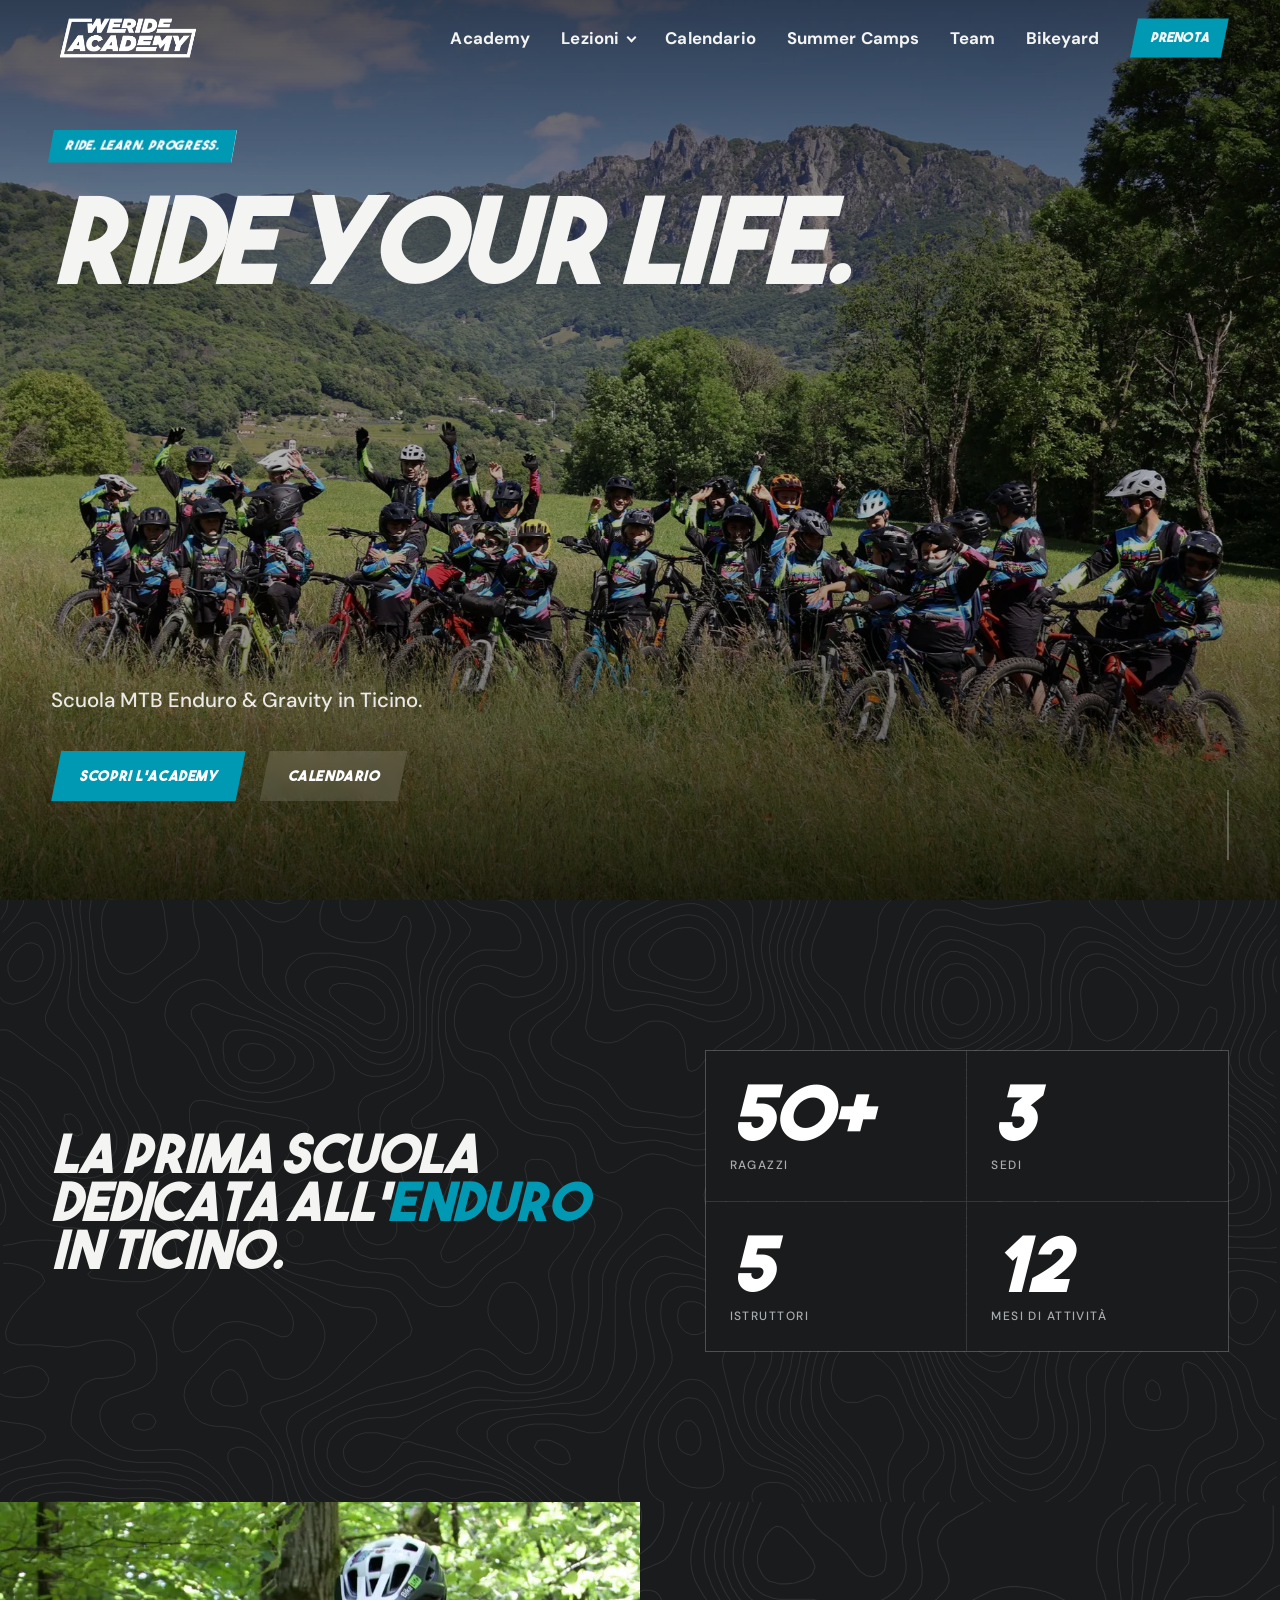
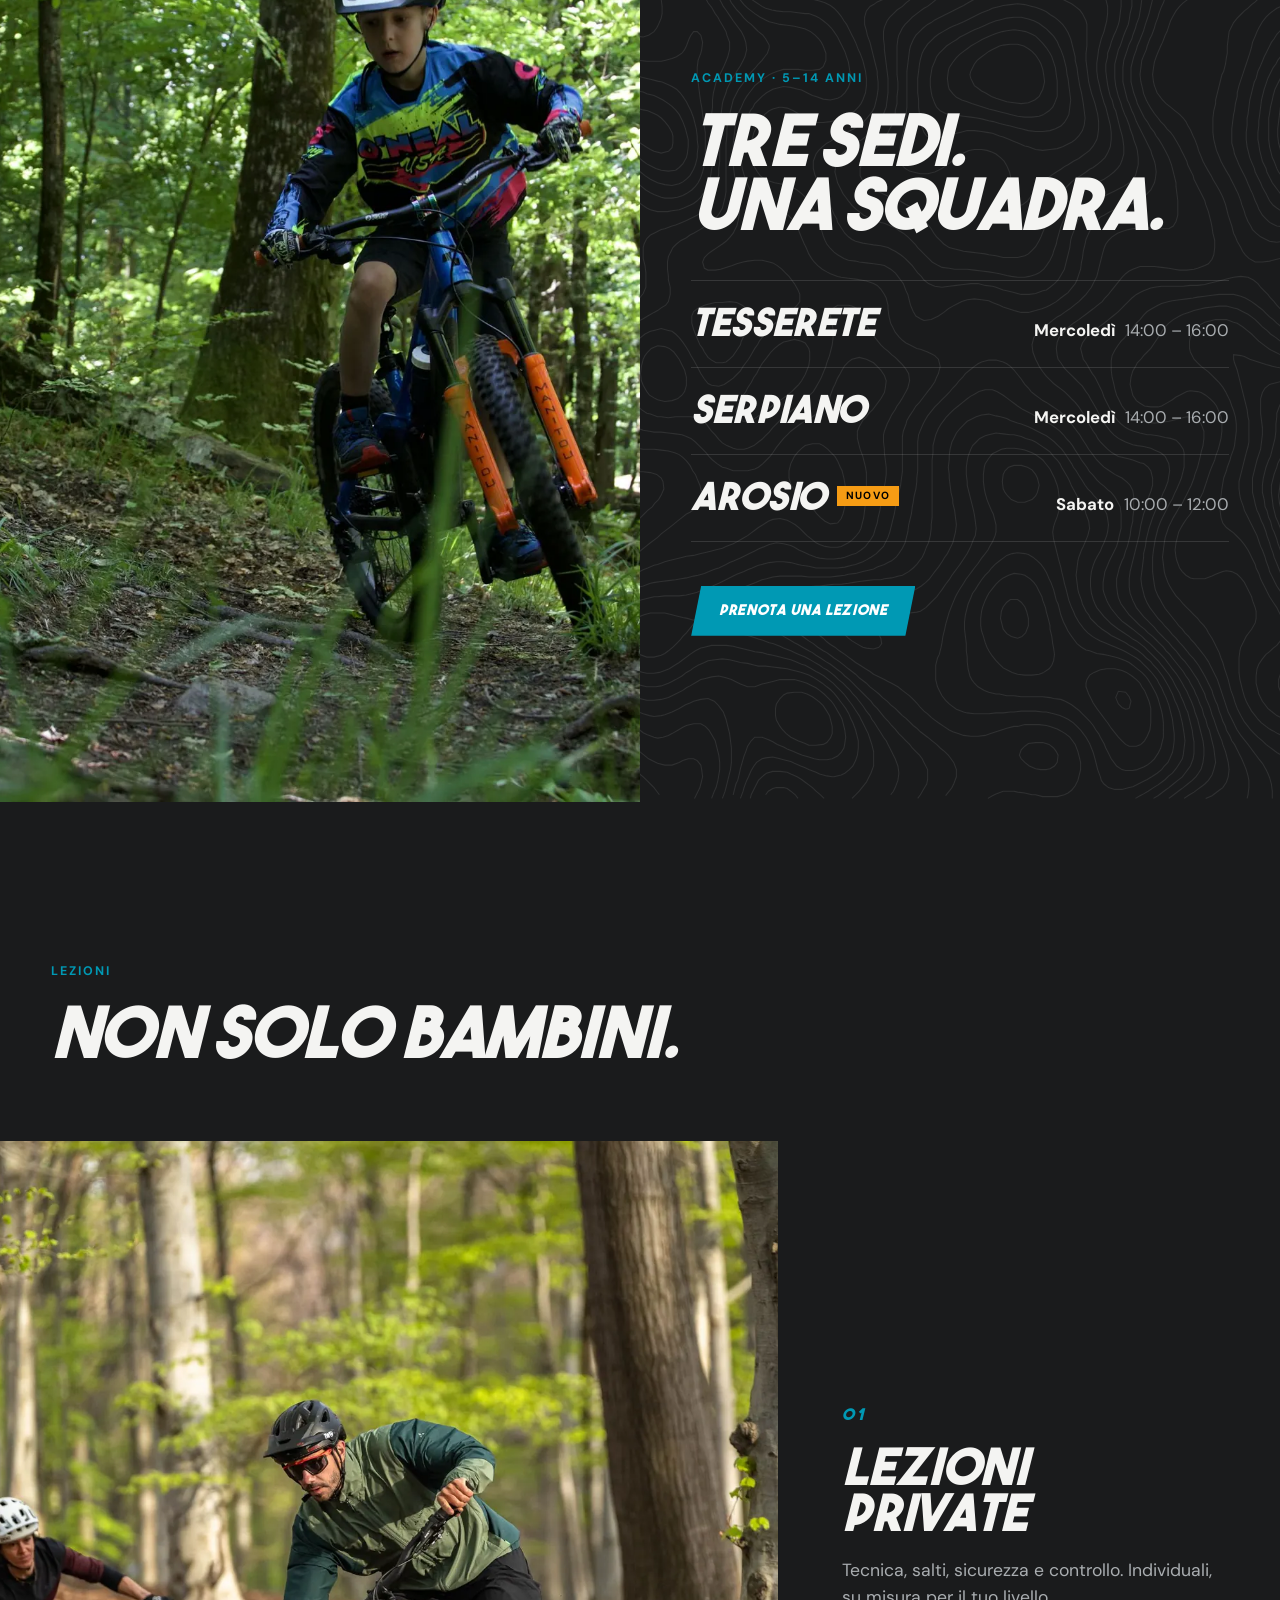
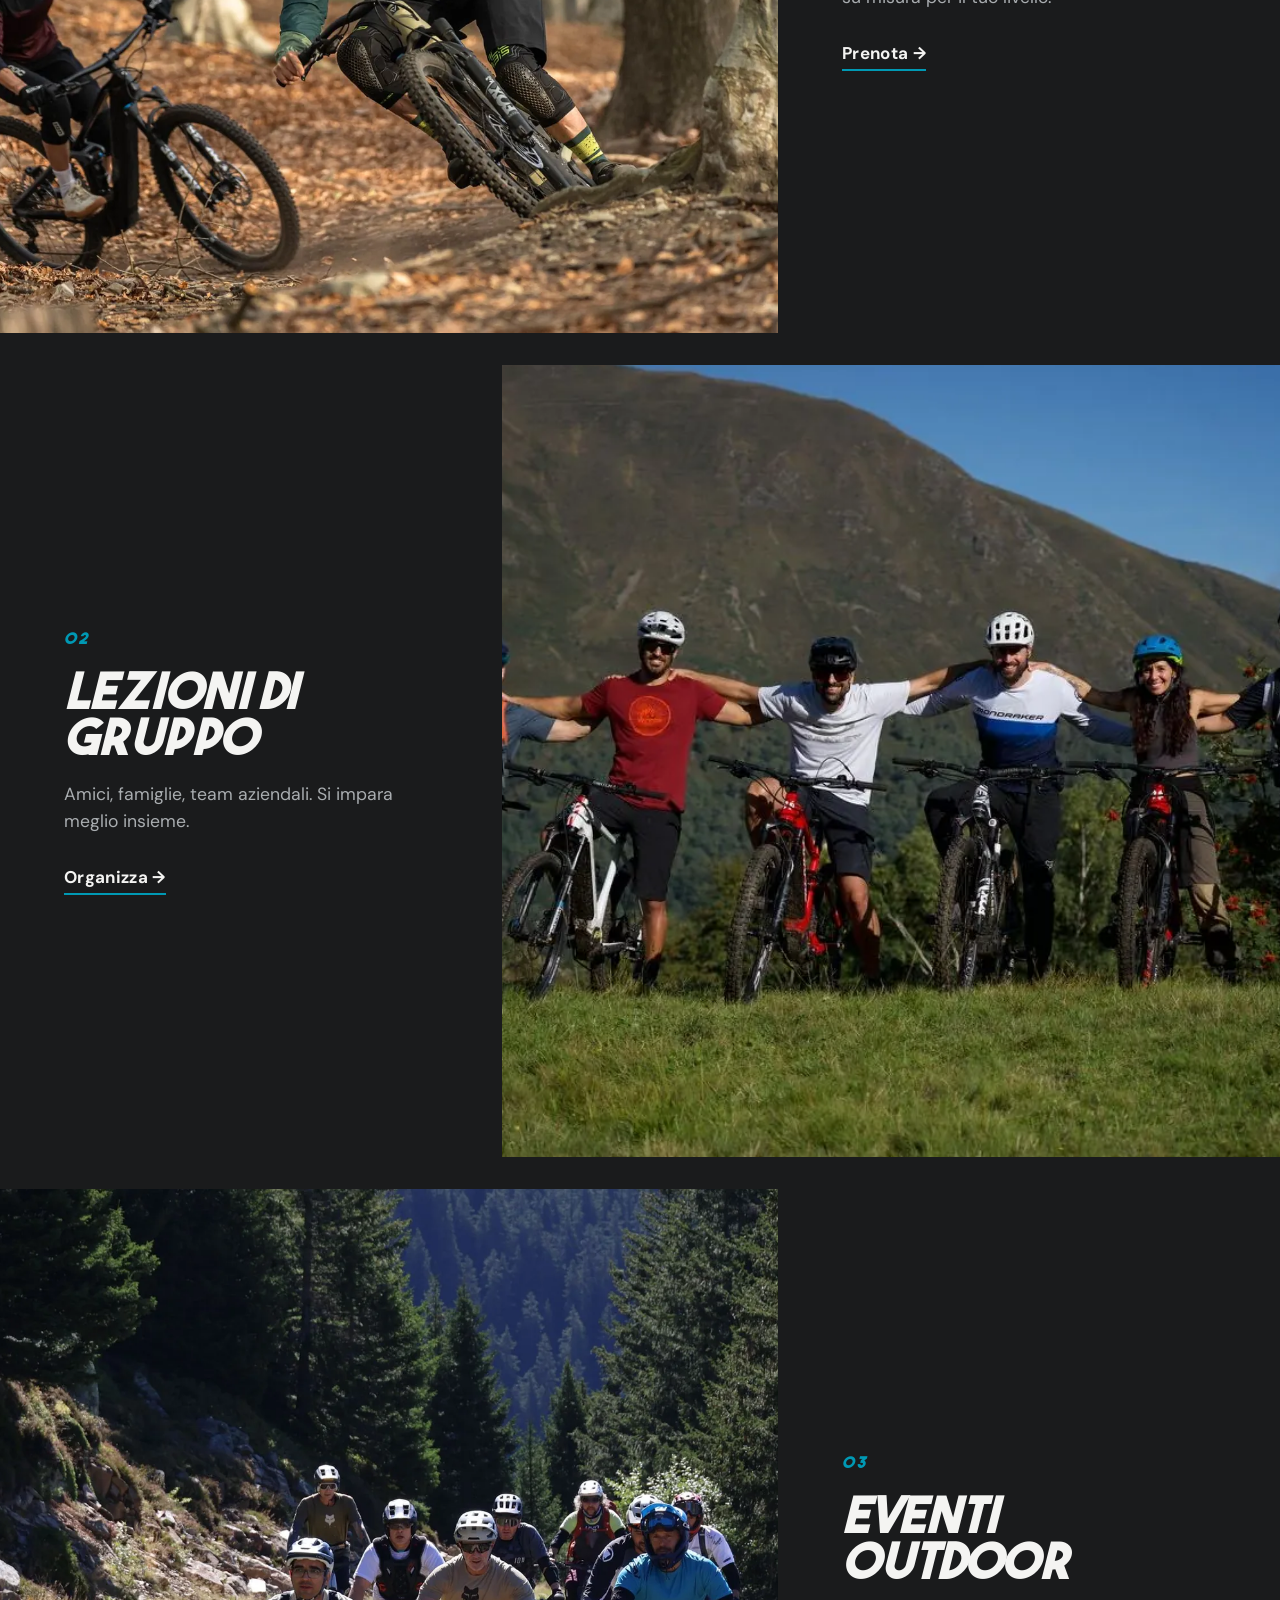
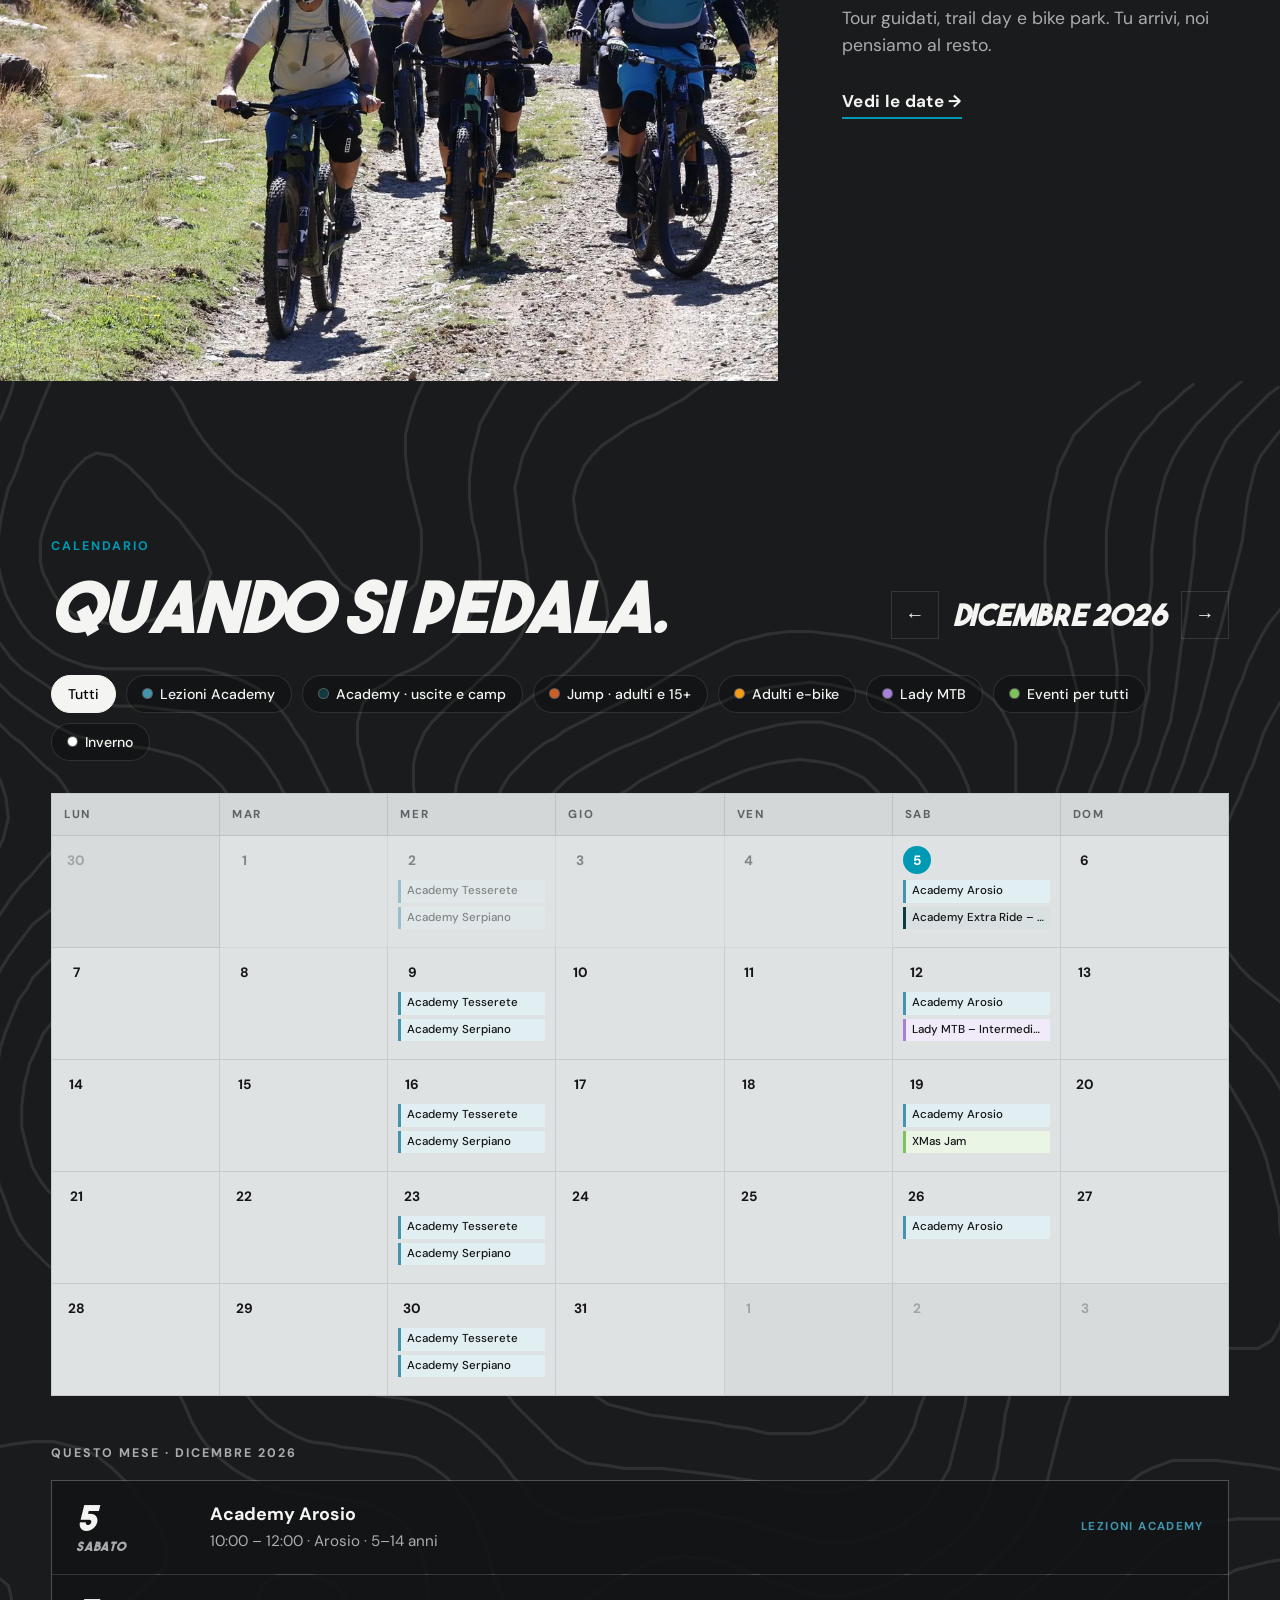
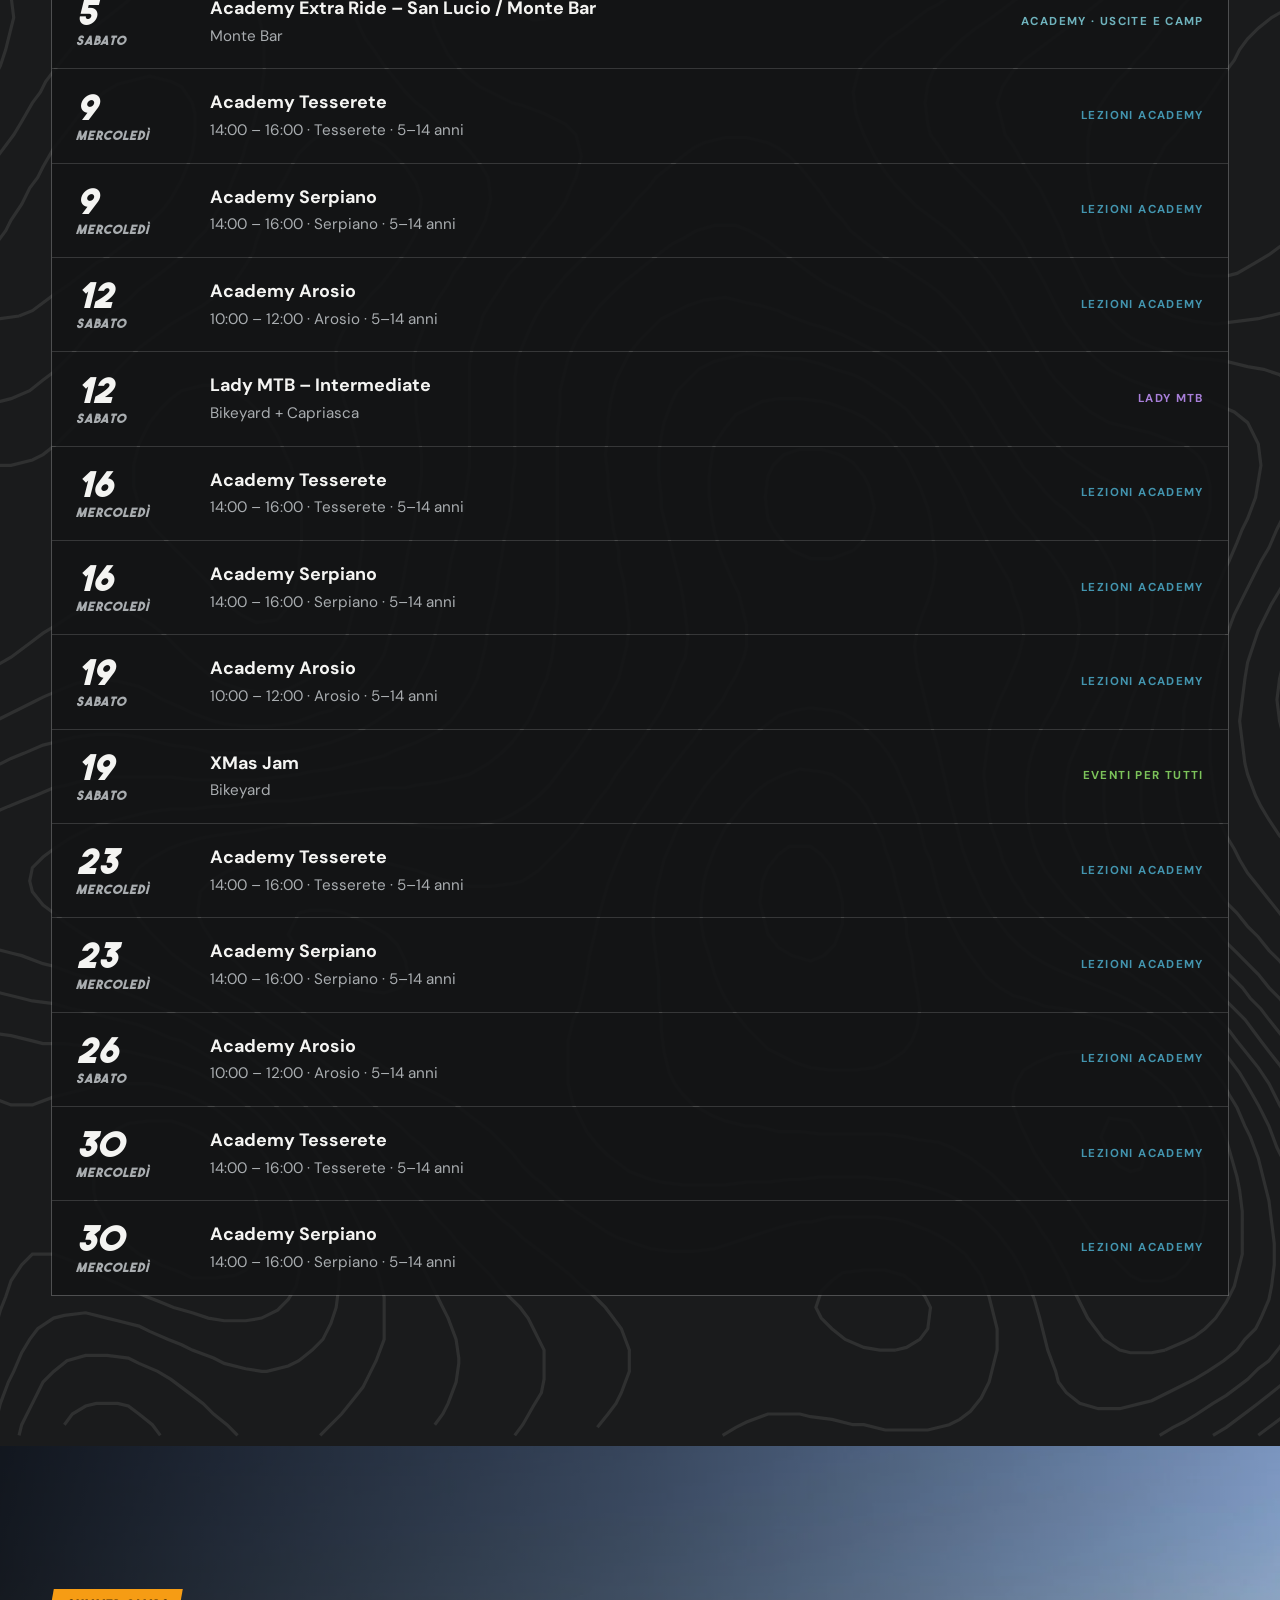
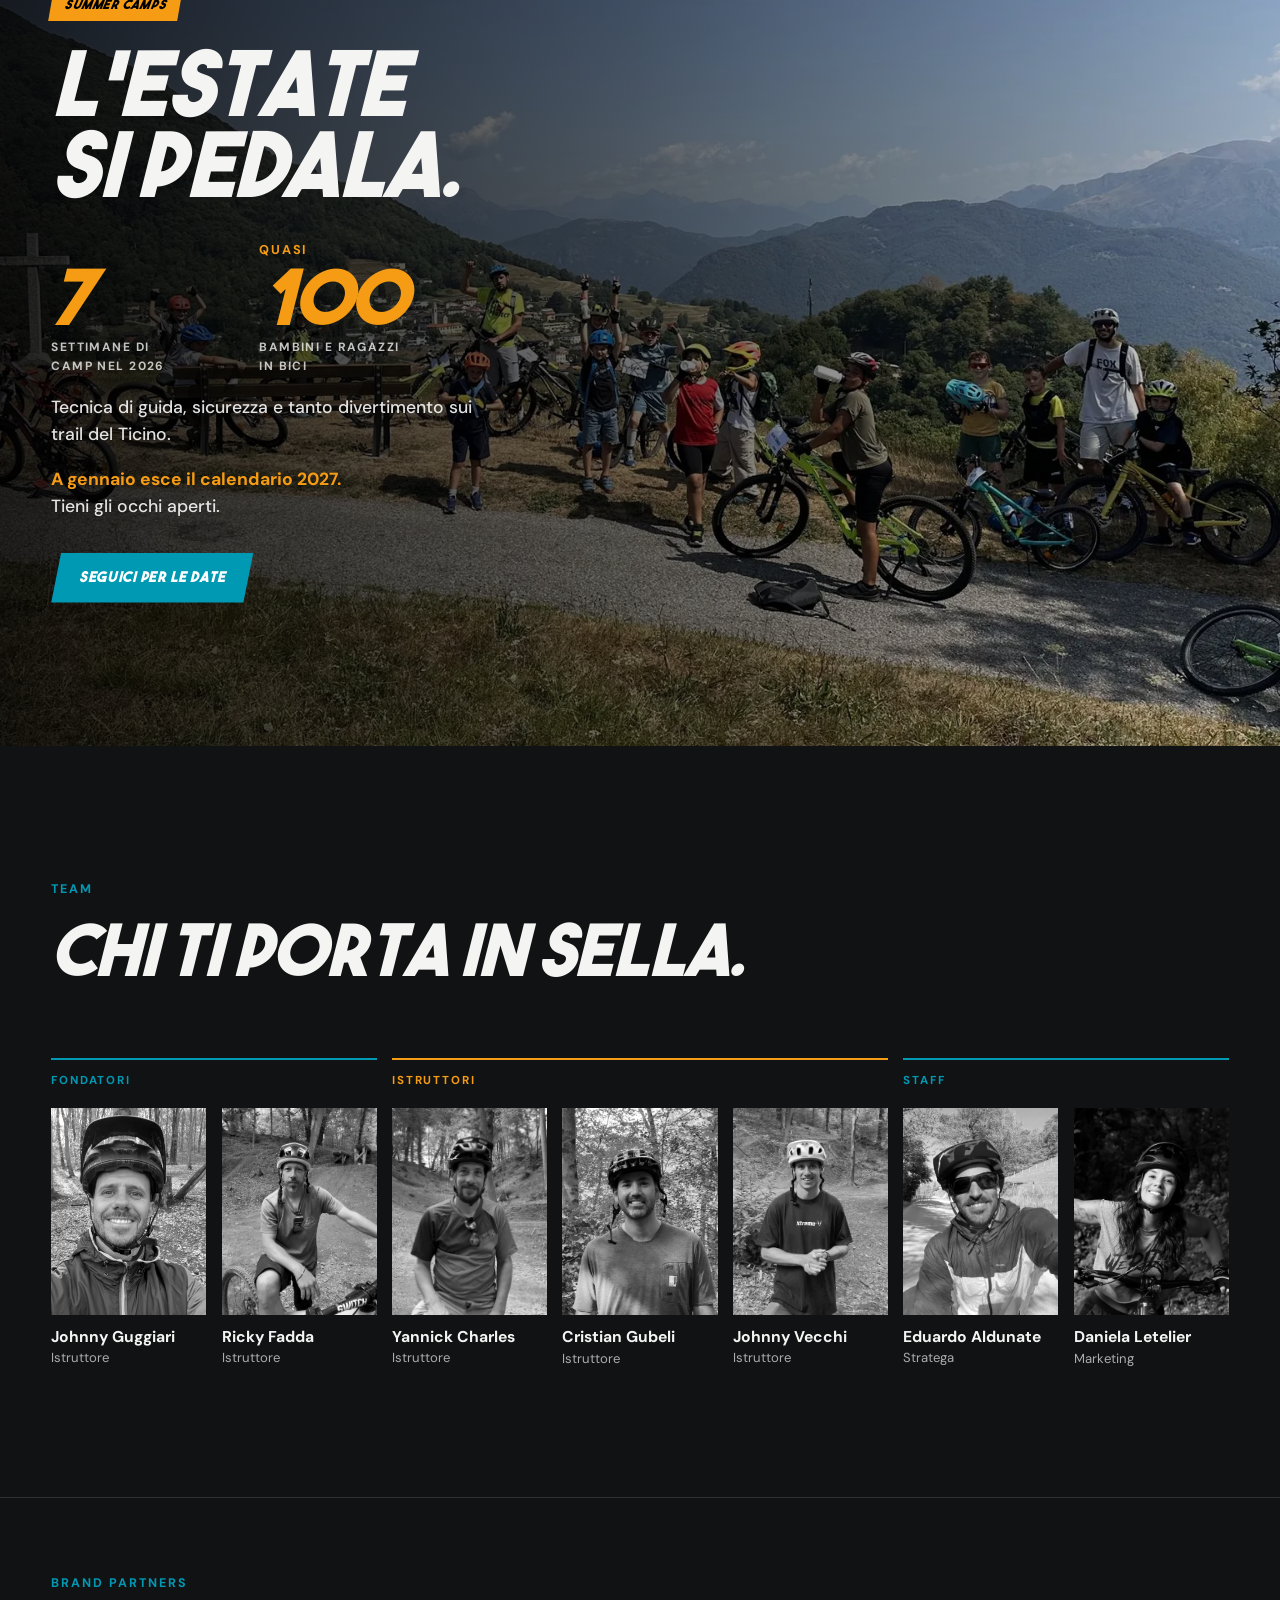
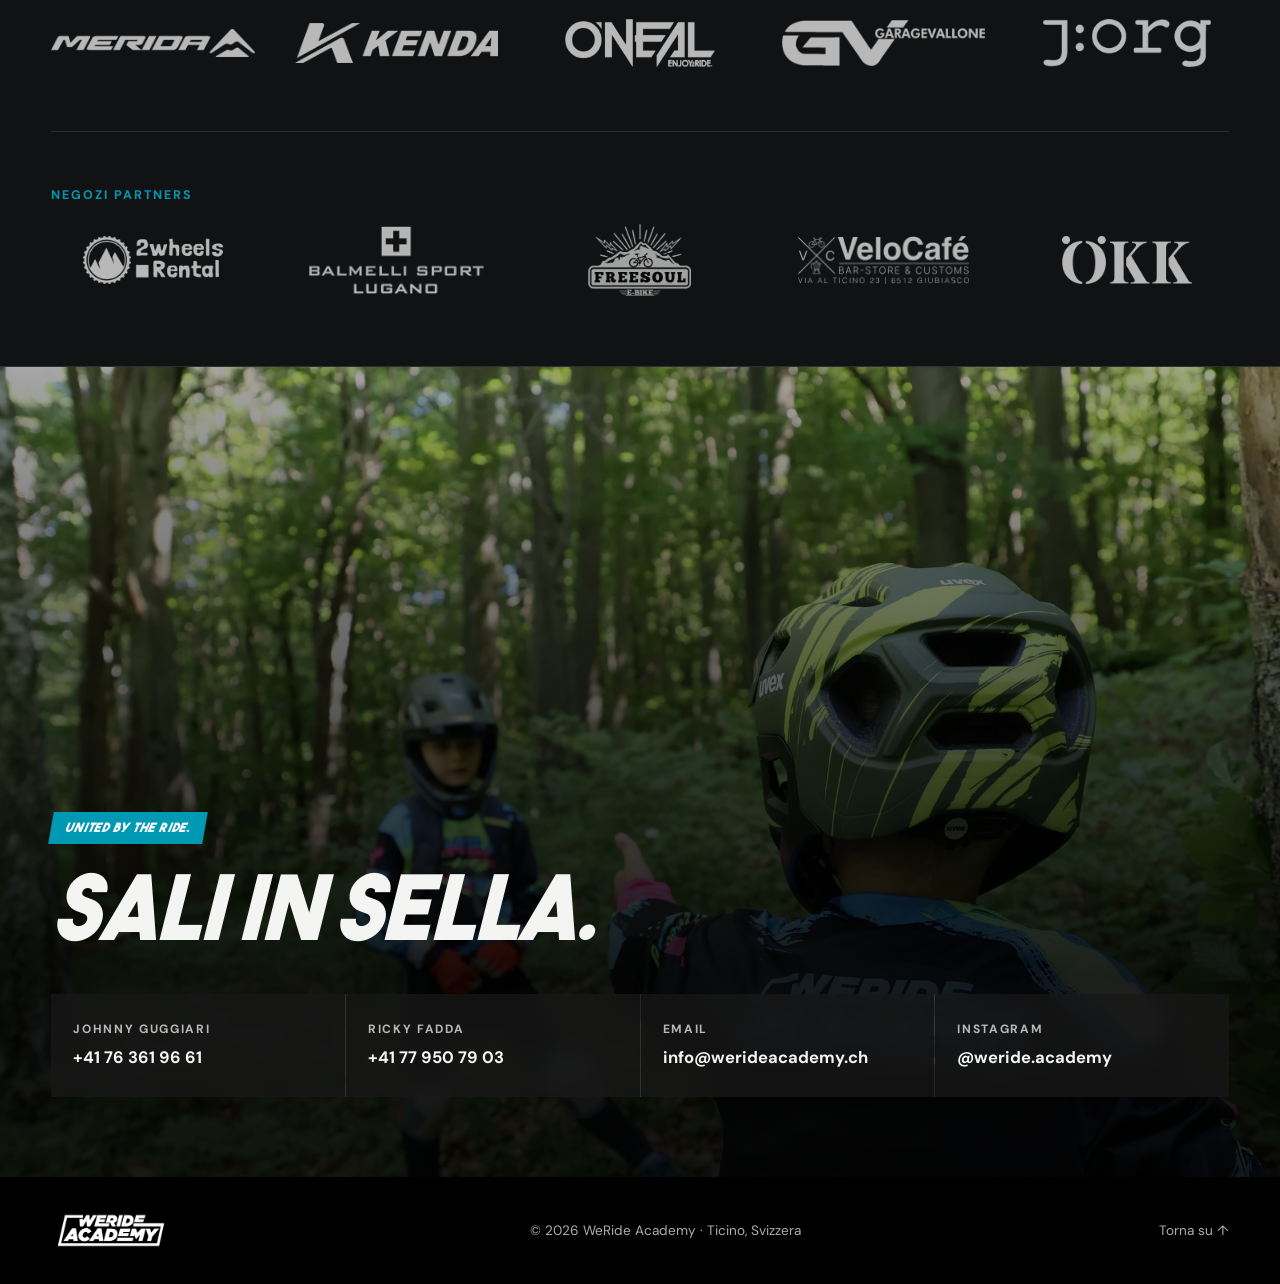
==== commit ec5ddbaf: "Ottimizzazione immagini per il web - JPG convertiti in WebP (max 1920px, team 1100px) - Miniature pe" ====
--- a/index.html
+++ b/index.html
@@ -44,7 +44,7 @@
 
   <!-- HERO -->
   <section class="hero hero-split">
-    <img class="hero-img" src="assets/img/hero_home.jpg" alt="I ragazzi della WeRide Academy in bici su un prato in montagna">
+    <img class="hero-img" src="assets/img/hero_home.webp" alt="I ragazzi della WeRide Academy in bici su un prato in montagna">
     <div class="hero-shade"></div>
     <div class="hero-top wrap">
       <span class="tag">Ride. Learn. Progress.</span>
@@ -76,7 +76,7 @@
   <!-- ACADEMY / SEDI -->
   <section class="academy" id="sedi">
     <div class="academy-media">
-      <img src="assets/img/sedi_squadra.jpg" alt="Giovane rider della WeRide Academy su un sentiero nel bosco" loading="lazy">
+      <img src="assets/img/sedi_squadra.webp" alt="Giovane rider della WeRide Academy su un sentiero nel bosco" loading="lazy">
     </div>
     <div class="academy-body topo">
       <span class="kicker">Academy · 5–14 anni</span>
@@ -107,7 +107,7 @@
     </header>
 
     <article class="program" id="private">
-      <figure class="program-img"><img src="assets/img/lezioni_private.jpg" alt="Istruttore e allieva in discesa su un trail nel bosco" loading="lazy"></figure>
+      <figure class="program-img"><img src="assets/img/lezioni_private.webp" alt="Istruttore e allieva in discesa su un trail nel bosco" loading="lazy"></figure>
       <div class="program-text">
         <span class="num">01</span>
         <h3 class="title-sm">Lezioni private</h3>
@@ -117,7 +117,7 @@
     </article>
 
     <article class="program flip" id="gruppo">
-      <figure class="program-img"><img src="assets/img/lezioni_gruppo.jpg" alt="Gruppo di rider abbracciati con le bici in montagna" loading="lazy"></figure>
+      <figure class="program-img"><img src="assets/img/lezioni_gruppo.webp" alt="Gruppo di rider abbracciati con le bici in montagna" loading="lazy"></figure>
       <div class="program-text">
         <span class="num">02</span>
         <h3 class="title-sm">Lezioni di gruppo</h3>
@@ -127,7 +127,7 @@
     </article>
 
     <article class="program" id="outdoor">
-      <figure class="program-img"><img src="assets/img/eventi_outdoor.jpg" alt="Gruppo di rider WeRide in uscita su un sentiero di montagna" loading="lazy"></figure>
+      <figure class="program-img"><img src="assets/img/eventi_outdoor.webp" alt="Gruppo di rider WeRide in uscita su un sentiero di montagna" loading="lazy"></figure>
       <div class="program-text">
         <span class="num">03</span>
         <h3 class="title-sm">Eventi outdoor</h3>
@@ -137,7 +137,7 @@
     </article>
 
     <article class="program flip" id="atletica" hidden>
-      <figure class="program-img"><img src="assets/img/rider2.jpg" alt="Rider in velocità nel bosco" loading="lazy"></figure>
+      <figure class="program-img"><img src="assets/img/rider2.webp" alt="Rider in velocità nel bosco" loading="lazy"></figure>
       <div class="program-text">
         <span class="num">04</span>
         <h3 class="title-sm">Preparazione atletica</h3>
@@ -147,7 +147,7 @@
     </article>
 
     <article class="program winter" id="inverno" hidden>
-      <figure class="program-img"><img src="assets/img/bikeyard_forest.jpg" alt="Trail nel bosco in inverno" loading="lazy"></figure>
+      <figure class="program-img"><img src="assets/img/bikeyard_forest.webp" alt="Trail nel bosco in inverno" loading="lazy"></figure>
       <div class="program-text">
         <span class="num">05</span>
         <h3 class="title-sm">Inverno</h3>
@@ -182,7 +182,7 @@
 
   <!-- SUMMER CAMPS -->
   <section class="camps" id="summer-camps">
-    <img src="assets/img/summer_camps.jpg" alt="I ragazzi del Summer Camp con le bici sopra la Capriasca" loading="lazy">
+    <img src="assets/img/summer_camps.webp" alt="I ragazzi del Summer Camp con le bici sopra la Capriasca" loading="lazy">
     <div class="camps-shade"></div>
     <div class="camps-content wrap">
       <span class="tag tag-amber">Summer Camps</span>
@@ -210,11 +210,11 @@
           <span class="group-label">Fondatori</span>
           <ul>
           <li class="member reveal">
-            <div class="member-photo"><img src="assets/img/team_johnny.jpg" alt="Johnny Guggiari" loading="lazy"></div>
+            <div class="member-photo"><img src="assets/img/team_johnny.webp" alt="Johnny Guggiari" loading="lazy"></div>
             <h3>Johnny Guggiari</h3><p>Istruttore</p>
           </li>
           <li class="member reveal">
-            <div class="member-photo"><img src="assets/img/team_ricky.jpg" alt="Ricky Fadda" loading="lazy"></div>
+            <div class="member-photo"><img src="assets/img/team_ricky.webp" alt="Ricky Fadda" loading="lazy"></div>
             <h3>Ricky Fadda</h3><p>Istruttore</p>
           </li>
           </ul>
@@ -223,15 +223,15 @@
           <span class="group-label">Istruttori</span>
           <ul>
           <li class="member reveal">
-            <div class="member-photo"><img src="assets/img/team_yannick.jpg" alt="Yannick Charles" loading="lazy"></div>
+            <div class="member-photo"><img src="assets/img/team_yannick.webp" alt="Yannick Charles" loading="lazy"></div>
             <h3>Yannick Charles</h3><p>Istruttore</p>
           </li>
           <li class="member reveal">
-            <div class="member-photo"><img src="assets/img/team_cristian.jpg" alt="Cristian Gubeli" loading="lazy"></div>
+            <div class="member-photo"><img src="assets/img/team_cristian.webp" alt="Cristian Gubeli" loading="lazy"></div>
             <h3>Cristian Gubeli</h3><p>Istruttore</p>
           </li>
           <li class="member reveal">
-            <div class="member-photo"><img src="assets/img/team_vecchi.jpg" alt="Johnny Vecchi" loading="lazy"></div>
+            <div class="member-photo"><img src="assets/img/team_vecchi.webp" alt="Johnny Vecchi" loading="lazy"></div>
             <h3>Johnny Vecchi</h3><p>Istruttore</p>
           </li>
           </ul>
@@ -240,11 +240,11 @@
           <span class="group-label">Staff</span>
           <ul>
           <li class="member reveal">
-            <div class="member-photo"><img src="assets/img/team_eduardo.jpg" alt="Eduardo Aldunate" loading="lazy"></div>
+            <div class="member-photo"><img src="assets/img/team_eduardo.webp" alt="Eduardo Aldunate" loading="lazy"></div>
             <h3>Eduardo Aldunate</h3><p>Stratega</p>
           </li>
           <li class="member reveal">
-            <div class="member-photo"><img src="assets/img/team_daniela.jpg" alt="Daniela Letelier" loading="lazy"></div>
+            <div class="member-photo"><img src="assets/img/team_daniela.webp" alt="Daniela Letelier" loading="lazy"></div>
             <h3>Daniela Letelier</h3><p>Marketing</p>
           </li>
           </ul>
@@ -281,7 +281,7 @@
 
   <!-- CONTATTO -->
   <section class="contact" id="contatto">
-    <img class="contact-bg" src="assets/img/contatto_home.jpg" alt="" loading="lazy">
+    <img class="contact-bg" src="assets/img/contatto_home.webp" alt="" loading="lazy">
     <div class="contact-shade"></div>
     <div class="wrap contact-inner">
       <span class="tag">United by the ride.</span>
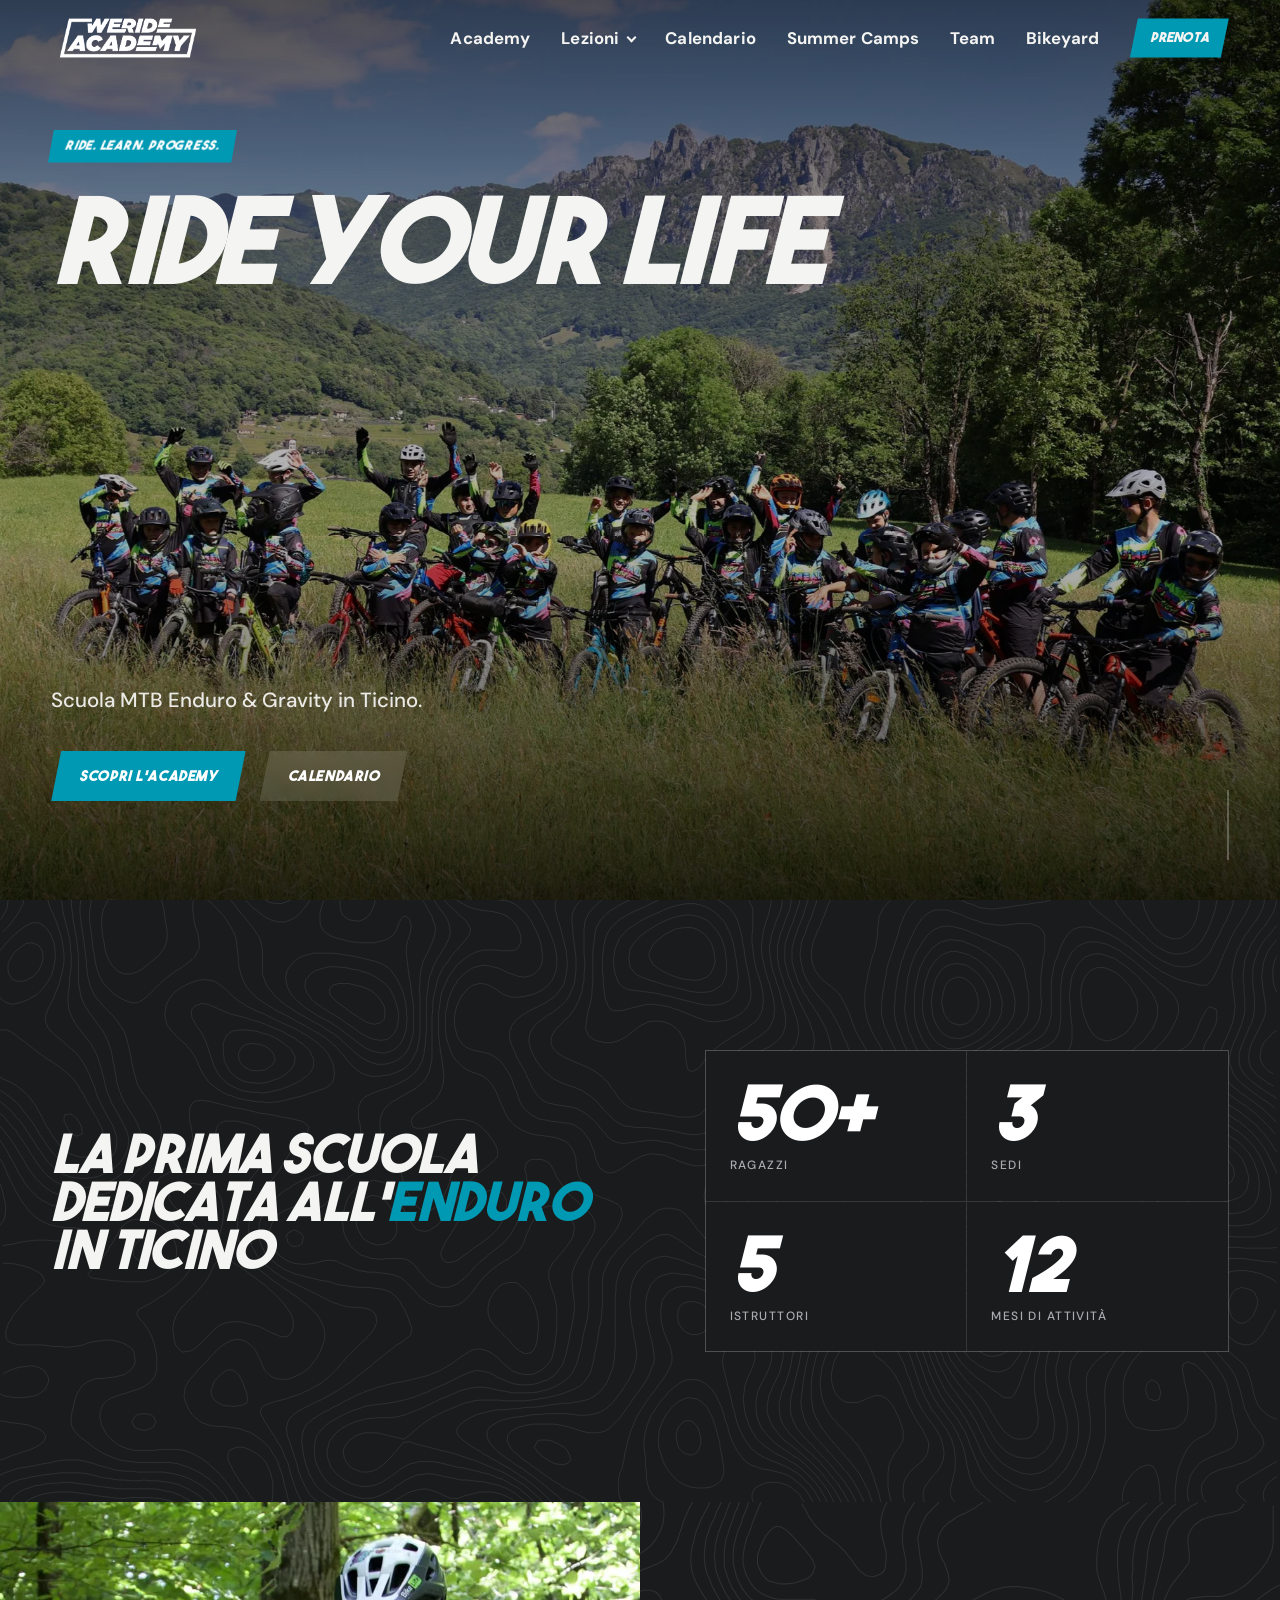
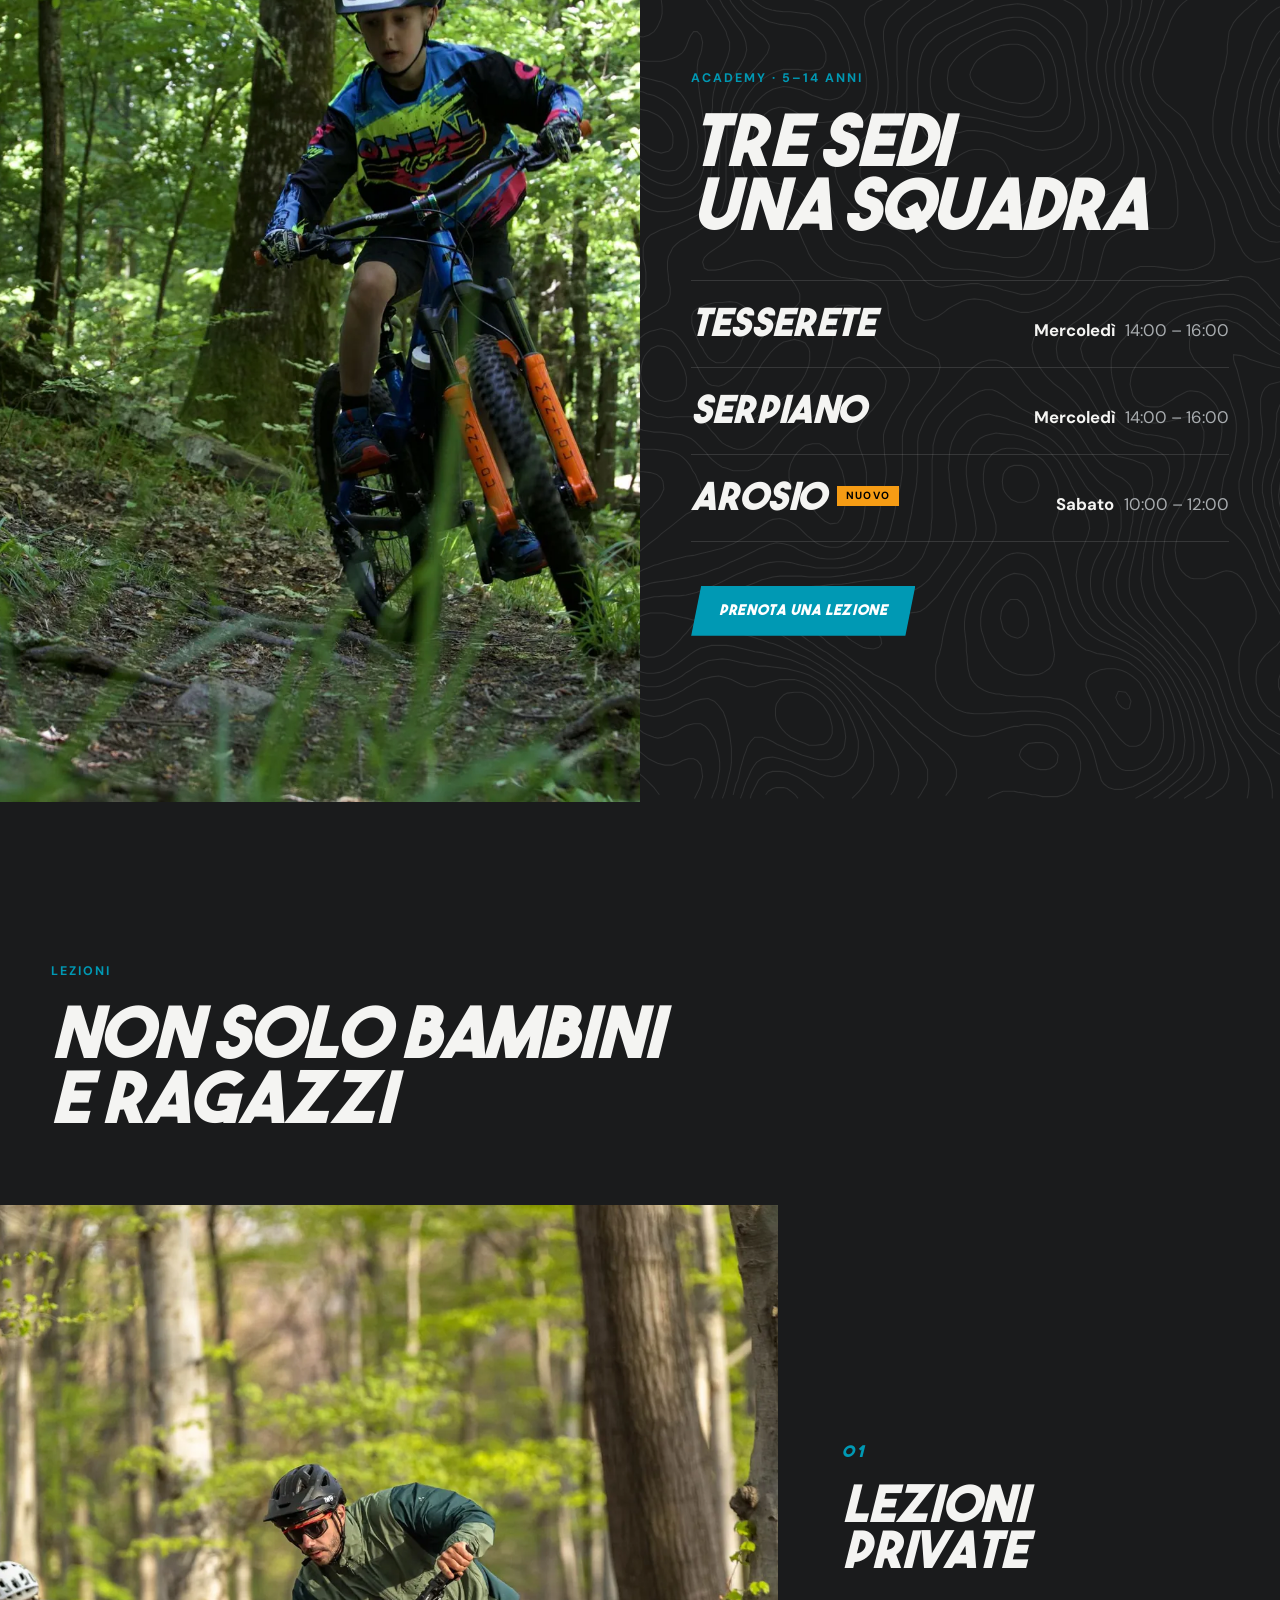
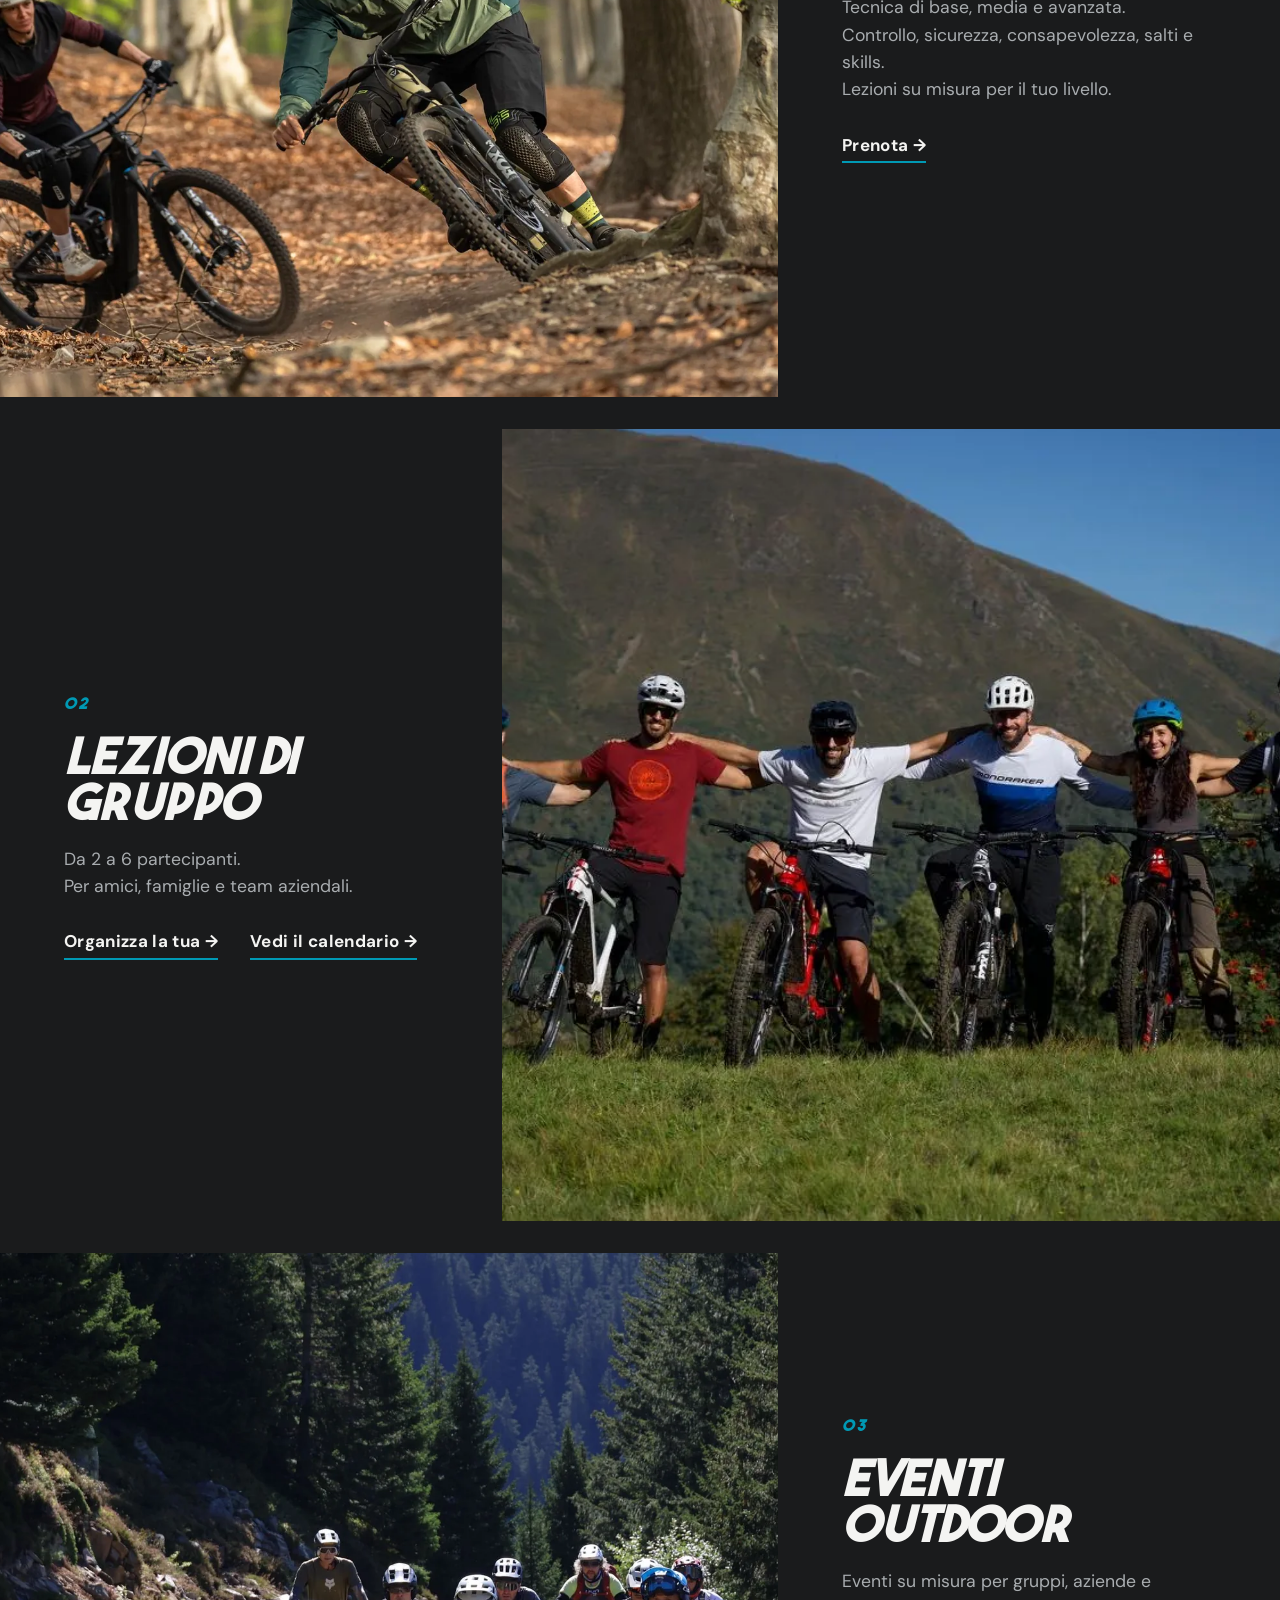
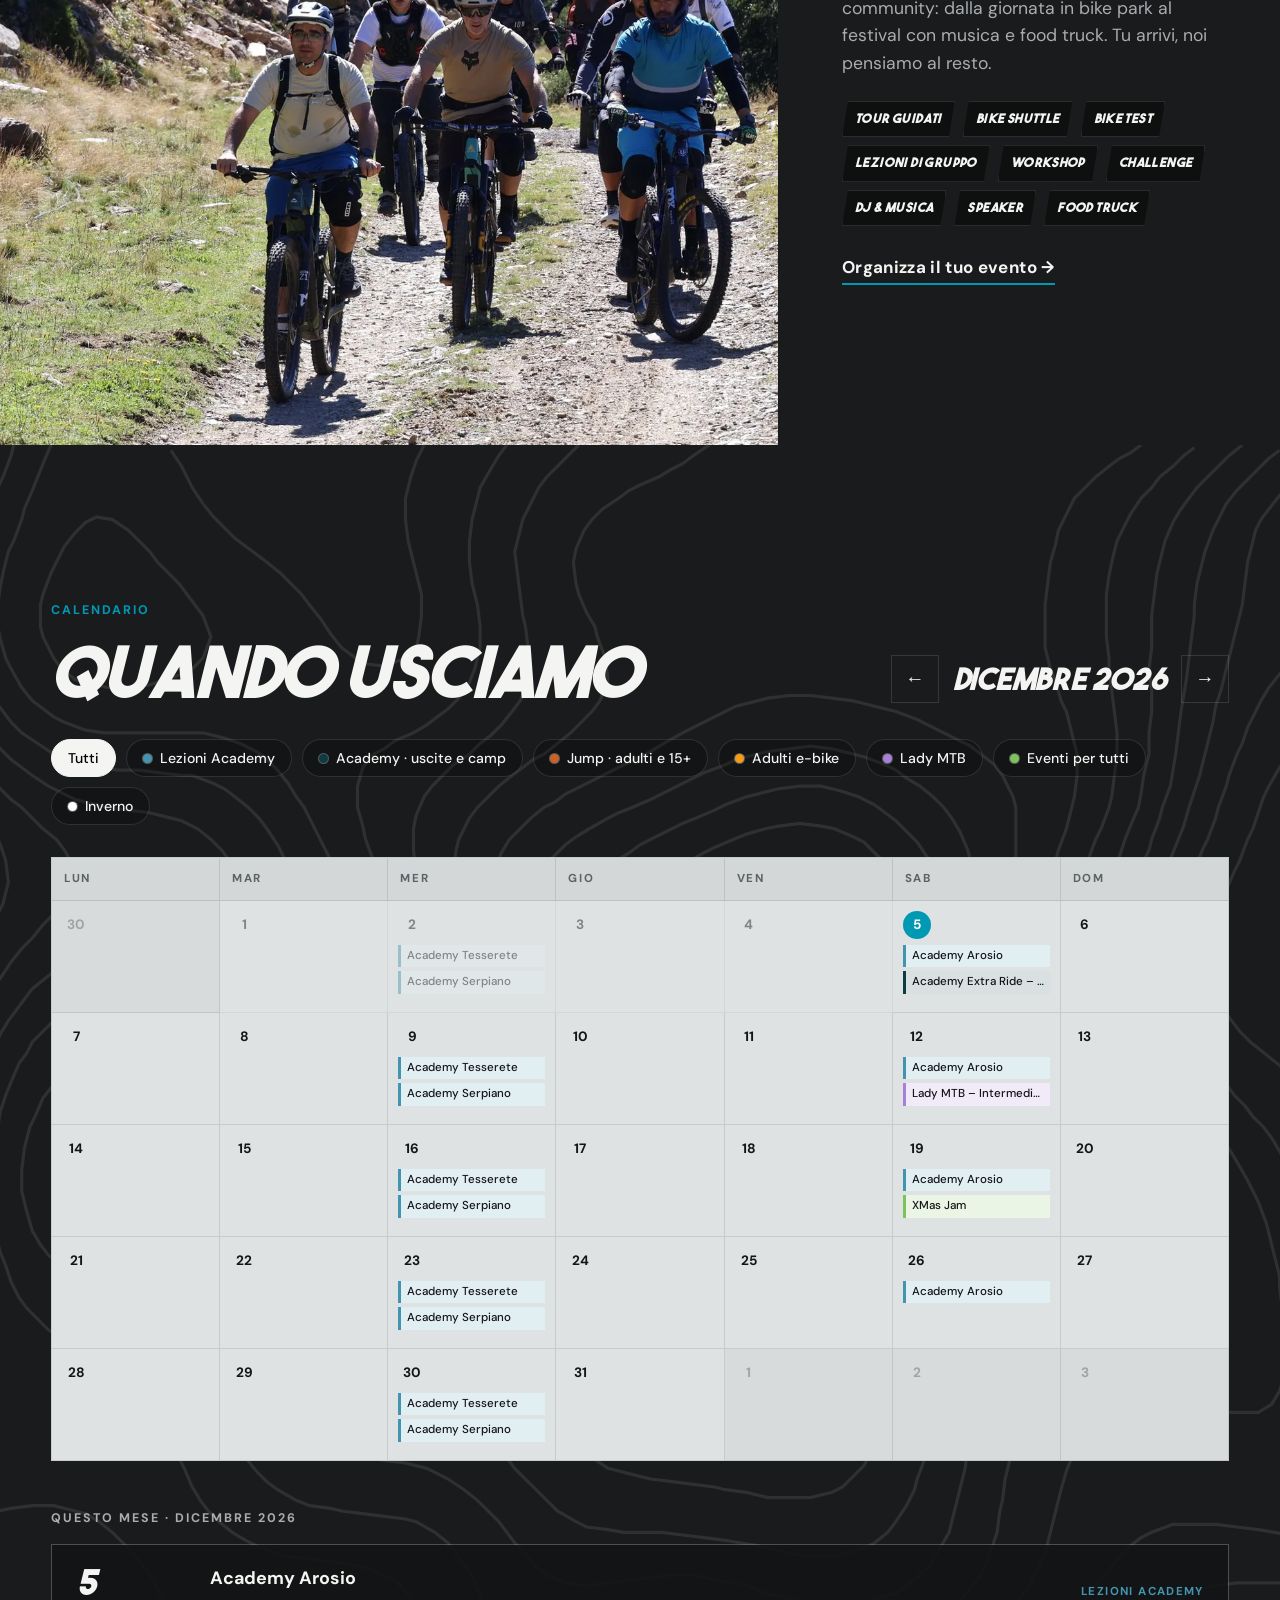
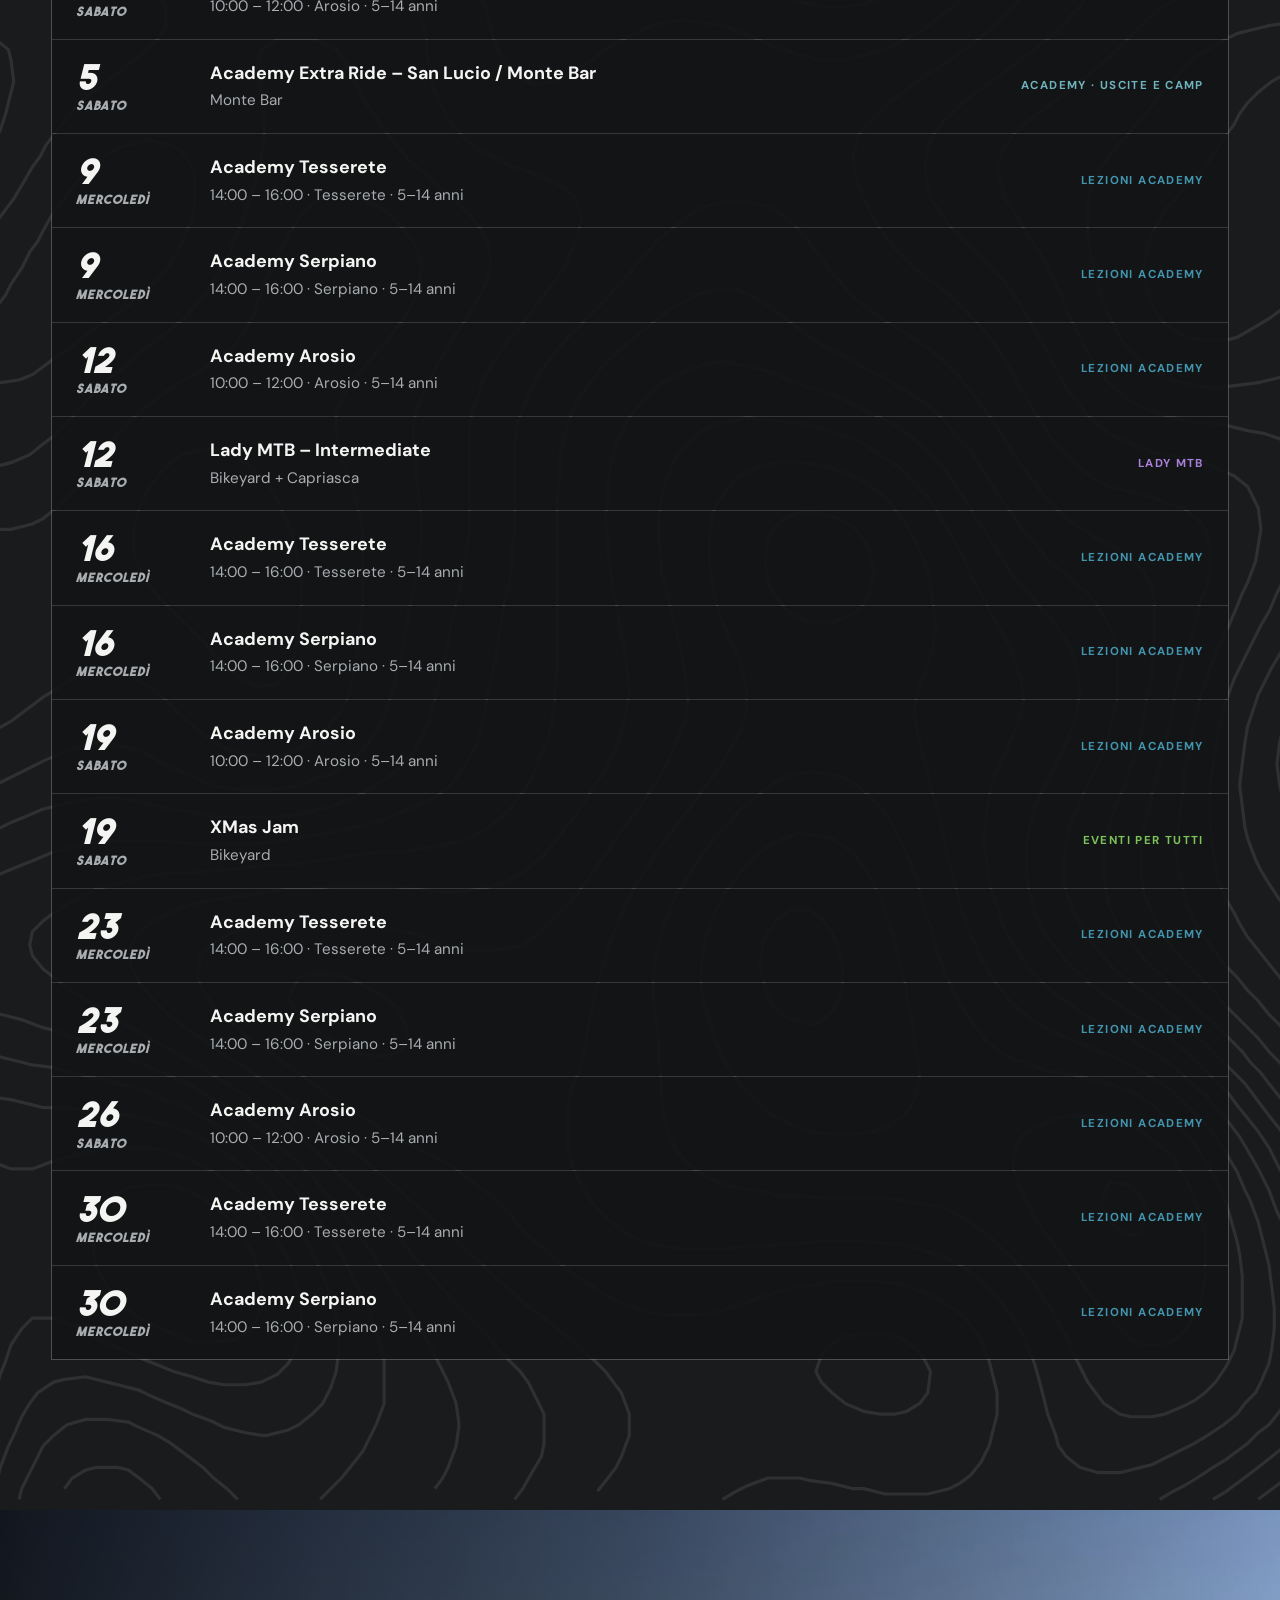
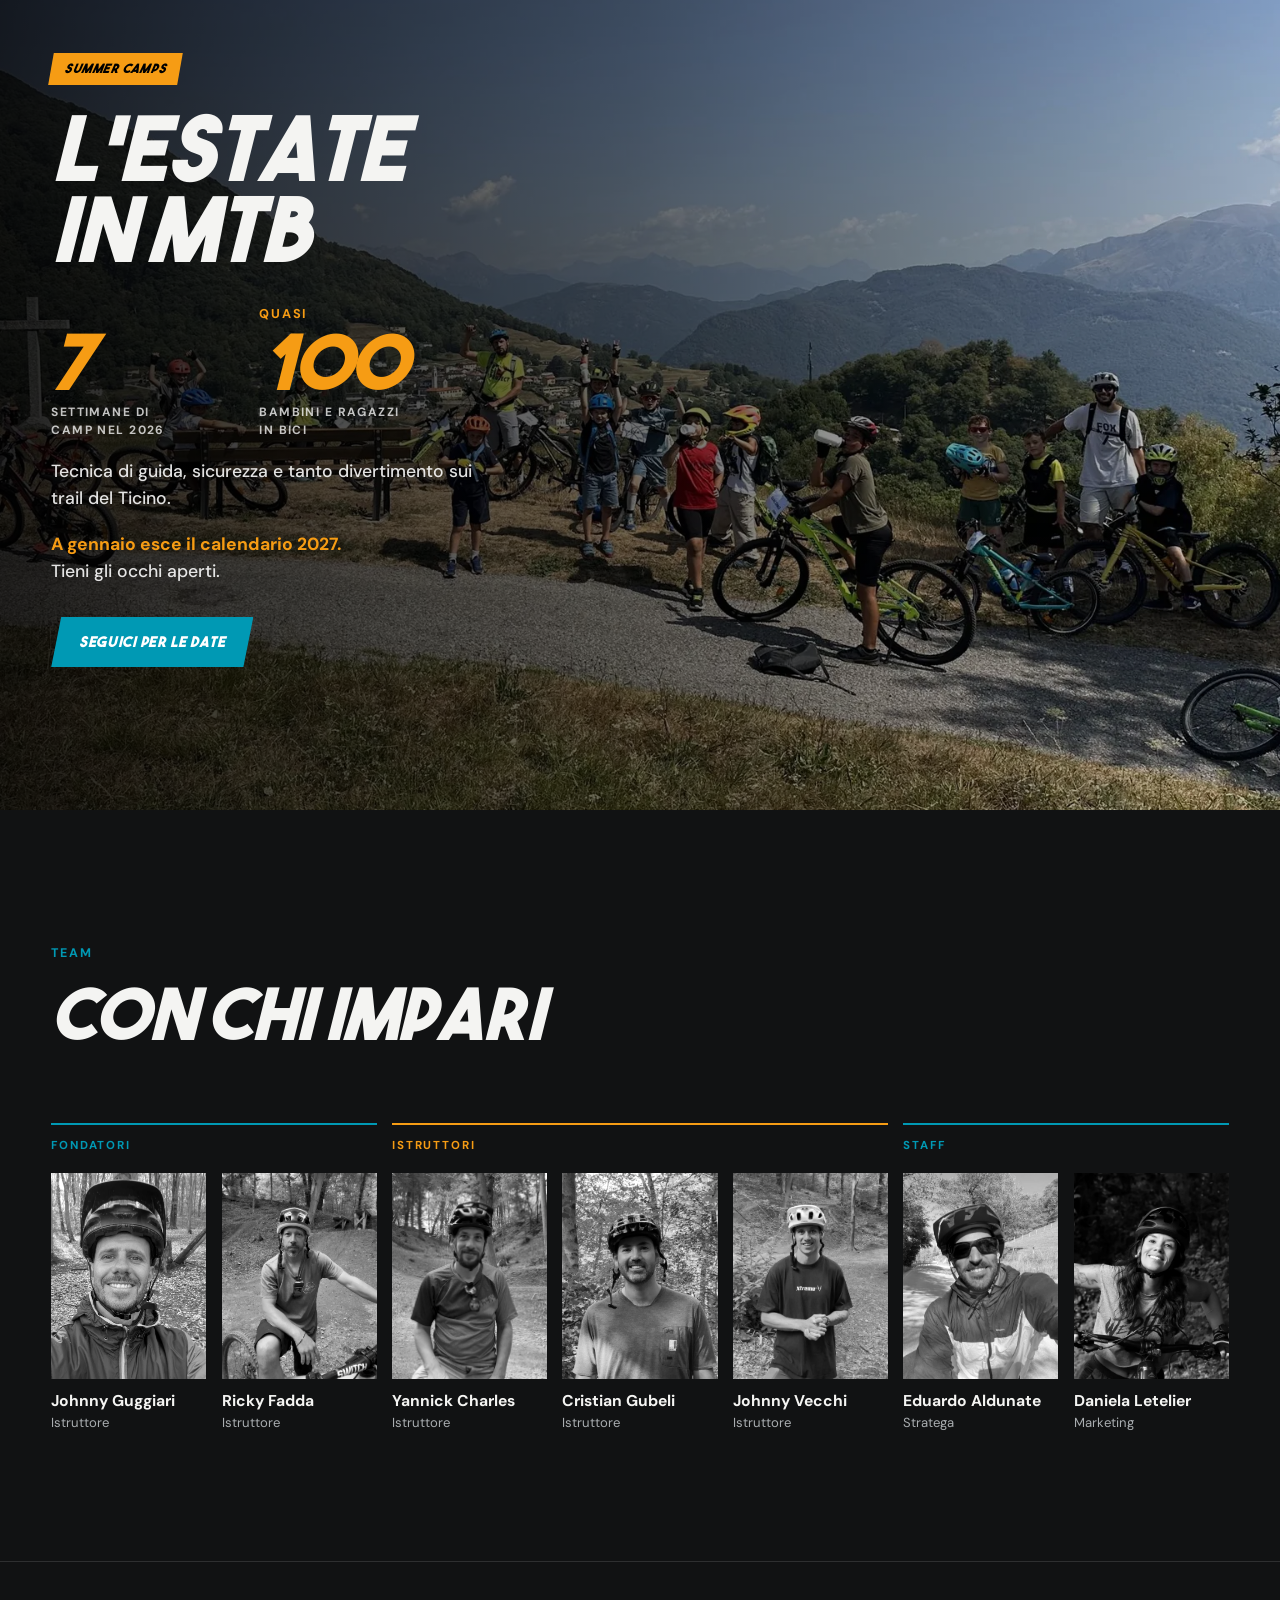
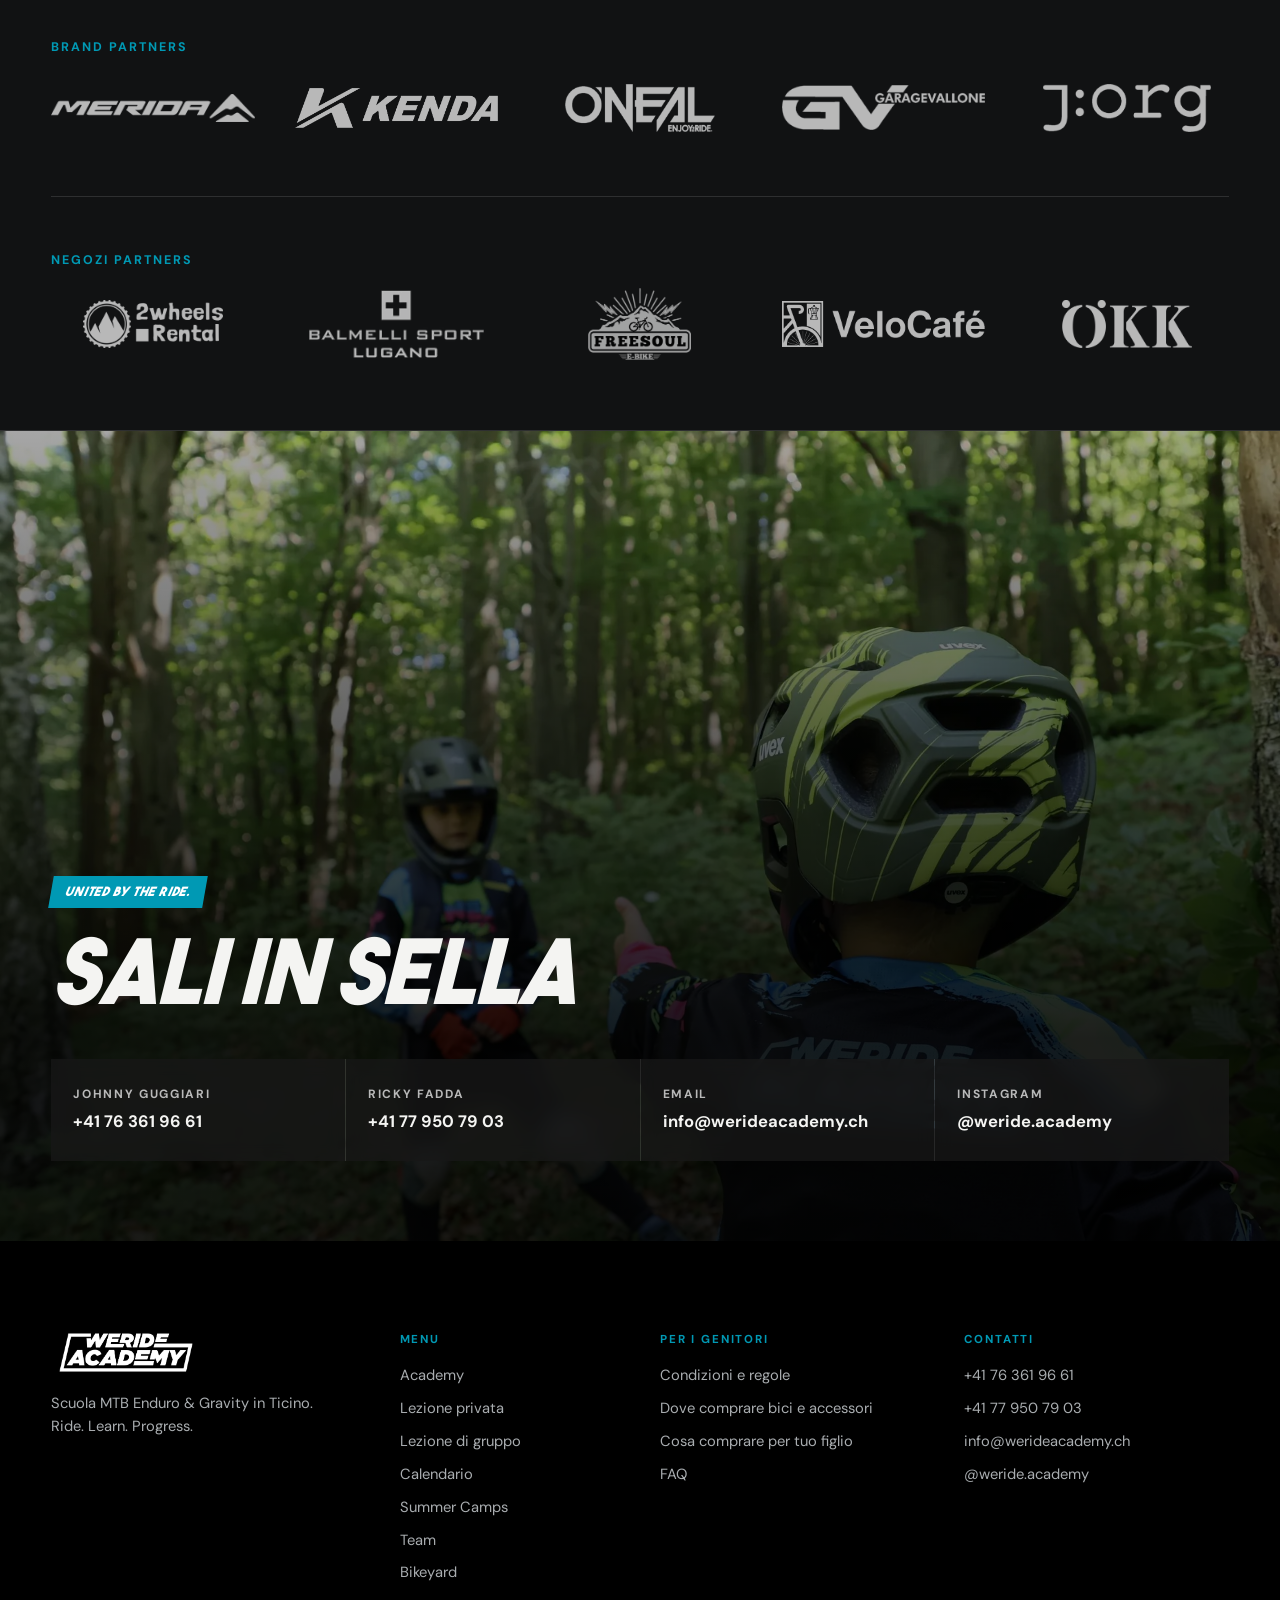
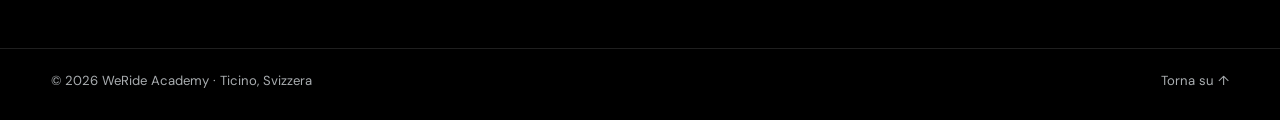
==== commit 4c428c48: "Nuova versione del sito: pagina Genitori, sponsor e contenuti aggiornati - Nuova pagina genitori.htm" ====
--- a/index.html
+++ b/index.html
@@ -48,7 +48,7 @@
     <div class="hero-shade"></div>
     <div class="hero-top wrap">
       <span class="tag">Ride. Learn. Progress.</span>
-      <h1 class="display display-line">Ride your life.</h1>
+      <h1 class="display display-line">Ride your life</h1>
     </div>
     <div class="hero-content wrap">
       <p class="lead">Scuola MTB Enduro &amp; Gravity in Ticino.</p>
@@ -63,7 +63,7 @@
   <!-- NUMERI -->
   <section class="numbers topo" id="academy">
     <div class="wrap numbers-grid">
-      <p class="statement reveal">La prima scuola dedicata all'<em>Enduro</em> in Ticino.</p>
+      <p class="statement reveal">La prima scuola dedicata all'<em>Enduro</em> in Ticino</p>
       <dl class="stats reveal">
         <div><dt>50+</dt><dd>Ragazzi</dd></div>
         <div><dt>3</dt><dd>Sedi</dd></div>
@@ -80,7 +80,7 @@
     </div>
     <div class="academy-body topo">
       <span class="kicker">Academy · 5–14 anni</span>
-      <h2 class="title reveal">Tre sedi.<br>Una squadra.</h2>
+      <h2 class="title reveal">Tre sedi<br>Una squadra</h2>
       <ul class="sedi">
         <li class="sede reveal">
           <h3>Tesserete</h3>
@@ -95,7 +95,7 @@
           <p><strong>Sabato</strong> 10:00 – 12:00</p>
         </li>
       </ul>
-      <a class="btn btn-primary" href="#contatto">Prenota una lezione</a>
+      <a class="btn btn-primary" href="mailto:info@werideacademy.ch?subject=Prenotazione%20lezione%20Academy">Prenota una lezione</a>
     </div>
   </section>
 
@@ -103,7 +103,7 @@
   <section class="programs" id="lezioni">
     <header class="section-head wrap">
       <span class="kicker">Lezioni</span>
-      <h2 class="title reveal">Non solo bambini.</h2>
+      <h2 class="title reveal">Non solo bambini<br>e ragazzi</h2>
     </header>
 
     <article class="program" id="private">
@@ -111,8 +111,8 @@
       <div class="program-text">
         <span class="num">01</span>
         <h3 class="title-sm">Lezioni private</h3>
-        <p>Tecnica, salti, sicurezza e controllo. Individuali, su misura per il tuo livello.</p>
-        <a class="link" href="#contatto">Prenota →</a>
+        <p>Tecnica di base, media e avanzata.<br>Controllo, sicurezza, consapevolezza, salti e skills.<br>Lezioni su misura per il tuo livello.</p>
+        <a class="link" href="mailto:info@werideacademy.ch?subject=Prenotazione%20lezione%20privata">Prenota →</a>
       </div>
     </article>
 
@@ -121,8 +121,11 @@
       <div class="program-text">
         <span class="num">02</span>
         <h3 class="title-sm">Lezioni di gruppo</h3>
-        <p>Amici, famiglie, team aziendali. Si impara meglio insieme.</p>
-        <a class="link" href="#contatto">Organizza →</a>
+        <p>Da 2 a 6 partecipanti.<br>Per amici, famiglie e team aziendali.</p>
+        <div class="program-links">
+          <a class="link" href="mailto:info@werideacademy.ch?subject=Prenotazione%20lezione%20di%20gruppo">Organizza la tua →</a>
+          <a class="link" href="#calendario">Vedi il calendario →</a>
+        </div>
       </div>
     </article>
 
@@ -131,8 +134,19 @@
       <div class="program-text">
         <span class="num">03</span>
         <h3 class="title-sm">Eventi outdoor</h3>
-        <p>Tour guidati, trail day e bike park. Tu arrivi, noi pensiamo al resto.</p>
-        <a class="link" href="#calendario">Vedi le date →</a>
+        <p>Eventi su misura per gruppi, aziende e community: dalla giornata in bike park al festival con musica e food truck. Tu arrivi, noi pensiamo al resto.</p>
+        <ul class="feature-tags">
+          <li>Tour guidati</li>
+          <li>Bike shuttle</li>
+          <li>Bike test</li>
+          <li>Lezioni di gruppo</li>
+          <li>Workshop</li>
+          <li>Challenge</li>
+          <li>DJ &amp; musica</li>
+          <li>Speaker</li>
+          <li>Food truck</li>
+        </ul>
+        <a class="link" href="#contatto">Organizza il tuo evento →</a>
       </div>
     </article>
 
@@ -163,7 +177,7 @@
       <header class="cal-head">
         <div>
           <span class="kicker">Calendario</span>
-          <h2 class="title reveal">Quando si pedala.</h2>
+          <h2 class="title reveal">Quando usciamo</h2>
         </div>
         <div class="cal-nav">
           <button class="icon-btn" id="calPrev" aria-label="Mese precedente">←</button>
@@ -186,7 +200,7 @@
     <div class="camps-shade"></div>
     <div class="camps-content wrap">
       <span class="tag tag-amber">Summer Camps</span>
-      <h2 class="display-md">L'estate<br>si pedala.</h2>
+      <h2 class="display-md">L'estate<br>in MTB</h2>
       <dl class="camps-stats">
         <div><dt>7</dt><dd>Settimane di camp nel 2026</dd></div>
         <div><dt><small>quasi</small>100</dt><dd>Bambini e ragazzi in bici</dd></div>
@@ -202,7 +216,7 @@
     <div class="wrap">
       <header class="section-head">
         <span class="kicker">Team</span>
-        <h2 class="title reveal">Chi ti porta in sella.</h2>
+        <h2 class="title reveal">Con chi impari</h2>
       </header>
 
       <div class="team-strip">
@@ -260,7 +274,7 @@
         <span class="kicker">Brand partners</span>
         <ul class="sponsor-row">
           <li><img src="assets/sponsors/merida.png" alt="Merida" loading="lazy"></li>
-          <li><img src="assets/sponsors/kenda_white.png" alt="Kenda" loading="lazy"></li>
+          <li><img src="assets/sponsors/kenda.png" alt="Kenda" loading="lazy"></li>
           <li><img src="assets/sponsors/oneal.png" alt="O'Neal" loading="lazy"></li>
           <li><img src="assets/sponsors/garagevallone.png" alt="Garage Vallone" loading="lazy"></li>
           <li><img src="assets/sponsors/joerg.png" alt="Jörg" loading="lazy"></li>
@@ -269,10 +283,10 @@
       <div class="partner-group">
         <span class="kicker">Negozi partners</span>
         <ul class="sponsor-row">
-          <li><img src="assets/sponsors/2wheels.png" alt="2wheels Rental" loading="lazy"></li>
-          <li class="logo-lg"><img src="assets/sponsors/balmelli.png" alt="Balmelli Sport Lugano" loading="lazy"></li>
-          <li class="logo-invert"><img src="assets/sponsors/freesoul.png" alt="Freesoul E-Bike Balerna" loading="lazy"></li>
-          <li><img src="assets/sponsors/velocafe.png" alt="Velo Café Giubiasco" loading="lazy"></li>
+          <li><a href="https://2wheelsrental.com" target="_blank" rel="noopener"><img src="assets/sponsors/2wheels.png" alt="2wheels Rental" loading="lazy"></a></li>
+          <li class="logo-lg"><a href="https://www.balmelli-sport.ch/" target="_blank" rel="noopener"><img src="assets/sponsors/balmelli.png" alt="Balmelli Sport Lugano" loading="lazy"></a></li>
+          <li class="logo-invert"><a href="https://www.ebikefreesoul.ch/" target="_blank" rel="noopener"><img src="assets/sponsors/freesoul.png" alt="Freesoul E-Bike Balerna" loading="lazy"></a></li>
+          <li><a href="https://velo-cafe.cc/" target="_blank" rel="noopener"><img src="assets/sponsors/velocafe.png" alt="Velo Café Giubiasco" loading="lazy"></a></li>
           <li><img src="assets/sponsors/oekk.png" alt="ÖKK" loading="lazy"></li>
         </ul>
       </div>
@@ -285,7 +299,7 @@
     <div class="contact-shade"></div>
     <div class="wrap contact-inner">
       <span class="tag">United by the ride.</span>
-      <h2 class="display-md">Sali in sella.</h2>
+      <h2 class="display-md">Sali in sella</h2>
       <div class="contact-cards">
         <a class="contact-card" href="https://wa.me/41763619661" target="_blank" rel="noopener">
           <span>Johnny Guggiari</span><strong>+41 76 361 96 61</strong>
@@ -306,8 +320,37 @@
 </main>
 
 <footer class="site-footer">
-  <div class="wrap footer-inner">
-    <img src="assets/img/logo_white.png" alt="WeRide Academy" width="120" height="35">
+  <div class="wrap footer-grid">
+    <div class="footer-brand">
+      <img src="assets/img/logo_white.png" alt="WeRide Academy" width="150" height="43">
+      <p>Scuola MTB Enduro &amp; Gravity in Ticino.<br>Ride. Learn. Progress.</p>
+    </div>
+    <nav class="footer-col" aria-label="Menu">
+      <h4>Menu</h4>
+      <a href="#academy">Academy</a>
+      <a href="#private">Lezione privata</a>
+      <a href="#gruppo">Lezione di gruppo</a>
+      <a href="#calendario">Calendario</a>
+      <a href="#summer-camps">Summer Camps</a>
+      <a href="#team">Team</a>
+      <a href="bikeyard.html">Bikeyard</a>
+    </nav>
+    <nav class="footer-col" aria-label="Info per i genitori">
+      <h4>Per i genitori</h4>
+      <a href="genitori.html#regole">Condizioni e regole</a>
+      <a href="genitori.html#negozi">Dove comprare bici e accessori</a>
+      <a href="genitori.html#attrezzatura">Cosa comprare per tuo figlio</a>
+      <a href="assets/docs/WeRide_Academy_FAQ.pdf" target="_blank" rel="noopener">FAQ</a>
+    </nav>
+    <div class="footer-col">
+      <h4>Contatti</h4>
+      <a href="https://wa.me/41763619661" target="_blank" rel="noopener">+41 76 361 96 61</a>
+      <a href="https://wa.me/41779507903" target="_blank" rel="noopener">+41 77 950 79 03</a>
+      <a href="mailto:info@werideacademy.ch">info@werideacademy.ch</a>
+      <a href="https://www.instagram.com/weride.academy" target="_blank" rel="noopener">@weride.academy</a>
+    </div>
+  </div>
+  <div class="wrap footer-bottom">
     <p>© <span id="year"></span> WeRide Academy · Ticino, Svizzera</p>
     <a href="#top">Torna su ↑</a>
   </div>
--- a/css/style.css
+++ b/css/style.css
@@ -266,7 +266,14 @@
   background: transparent;
 }
 .program-text .link { align-self: flex-start; }
-.program-text p { margin-top: 22px; color: var(--ink-2); font-size: 1.1rem; max-width: 34ch; }
+.program-links { display: flex; flex-wrap: wrap; gap: 0 32px; }
+.feature-tags { display: flex; flex-wrap: wrap; gap: 8px; margin-top: 24px; max-width: 46ch; }
+.feature-tags li {
+  font-family: var(--f-display); font-style: var(--display-style); text-transform: uppercase; font-size: .82rem; letter-spacing: .03em;
+  padding: 7px 12px; background: rgba(0,0,0,.45); border: 1px solid var(--line);
+  clip-path: polygon(6px 0, 100% 0, calc(100% - 6px) 100%, 0 100%);
+}
+.program-text p { margin-top: 22px; color: var(--ink-2); font-size: 1.1rem; max-width: 44ch; }
 .num { font-family: var(--f-display); font-style: var(--display-style); font-weight: 900; color: var(--teal); font-size: 1rem; letter-spacing: .1em; margin-bottom: 16px; }
 .winter .program-img img { filter: saturate(.25) brightness(.9) contrast(1.1) hue-rotate(170deg); }
 .winter .program-img::after { content: ""; position: absolute; inset: 0; background: linear-gradient(160deg, rgba(143,183,255,.28), rgba(13,59,65,.45)); mix-blend-mode: screen; }
@@ -336,7 +343,7 @@
   position: fixed; z-index: 60; width: min(320px, calc(100vw - 24px));
   padding: 18px 20px; background: #0b0c0d; color: #f4f4f2;
   border: 1px solid rgba(255,255,255,.12); border-top: 3px solid var(--c);
-  box-shadow: 0 18px 40px rgba(0,0,0,.55); pointer-events: none;
+  box-shadow: 0 18px 40px rgba(0,0,0,.55);
 }
 .cal-pop .pop-cat { font-size: .68rem; font-weight: 700; letter-spacing: .14em; text-transform: uppercase; color: var(--ct, var(--c)); }
 .cal-pop h4 { margin: 6px 0 12px; font-size: 1.05rem; font-weight: 700; line-height: 1.3; }
@@ -344,6 +351,10 @@
 .cal-pop dl div { display: grid; grid-template-columns: 64px 1fr; gap: 10px; font-size: .88rem; }
 .cal-pop dt { color: #a9adb0; }
 .cal-pop dd { margin: 0; }
+.pop-link, .agenda-link { display: inline-block; font-weight: 700; font-size: .88rem; text-decoration: none; color: #fff; border-bottom: 2px solid var(--ct, var(--teal)); padding-bottom: 2px; transition: color .2s; }
+.pop-link { margin-top: 14px; }
+.agenda-link { margin-top: 6px; color: var(--ink); }
+.pop-link:hover, .agenda-link:hover { color: var(--ct, var(--teal)); }
 
 .agenda-title { font-size: .78rem; font-weight: 700; letter-spacing: .16em; text-transform: uppercase; color: var(--ink-2); margin-bottom: 16px; }
 .agenda { display: grid; gap: 1px; background: var(--line); border: 1px solid var(--line); }
@@ -399,7 +410,10 @@
 .sponsor-row li { flex: 0 1 calc((100% - 4 * 40px) / 5); display: flex; justify-content: center; align-items: center; min-height: 64px; }
 /* tutti i loghi in bianco uniforme */
 .sponsor-row img { height: 48px; width: auto; max-width: 100%; object-fit: contain; filter: brightness(0) invert(1); opacity: .7; transition: opacity .3s; }
-.sponsor-row li:hover img, .sponsor-row li:hover .logo-text { opacity: 1; }
+/* al passaggio del mouse il logo torna ai colori originali */
+.sponsor-row img { transition: opacity .3s, filter .35s; }
+.sponsor-row li:hover img, .sponsor-row li:focus-within img { filter: none; opacity: 1; }
+.sponsor-row li:hover .logo-text { opacity: 1; }
 /* segnaposto finché non arrivano i loghi */
 .logo-text {
   font-family: var(--f-display); font-style: var(--display-style); text-transform: uppercase;
@@ -435,6 +449,11 @@
 .program-meta { font-size: .95rem !important; color: var(--ink) !important; font-weight: 500; }
 
 .credits { padding-block: clamp(90px, 12vw, 150px); }
+.credits-head { display: flex; justify-content: space-between; align-items: flex-end; gap: 32px 48px; flex-wrap: nowrap; margin-bottom: clamp(40px, 6vw, 80px); }
+.credits-head .section-head { margin-bottom: 0; }
+.credits-logos { flex-wrap: nowrap; justify-content: flex-end; gap: 36px; }
+.credits-logos li { flex: 0 0 auto; }
+.credits-logos img { height: 42px; }
 .credit-grid { display: grid; grid-template-columns: repeat(4, 1fr); gap: 1px; background: var(--line); border: 1px solid var(--line); }
 .credit-grid li { background: rgba(17,18,19,.85); padding: 28px 24px; display: flex; flex-direction: column; gap: 8px; min-height: 180px; }
 .credit-grid span { font-size: .72rem; font-weight: 700; letter-spacing: .14em; text-transform: uppercase; color: var(--teal); line-height: 1.35; min-height: 2.7em; } /* spazio per 2 righe: i titoli restano allineati */
@@ -450,8 +469,8 @@
 .service:hover img { transform: scale(1.05); }
 .service::after { content: ""; position: absolute; inset: 0; background: linear-gradient(180deg, rgba(0,0,0,0) 35%, rgba(0,0,0,.85)); }
 .service div { position: absolute; left: 0; right: 0; bottom: 0; z-index: 1; padding: 24px; }
-.service h3 { font-family: var(--f-display); font-style: var(--display-style); text-transform: uppercase; font-size: clamp(1.5rem, 2.2vw, 2rem); line-height: .95; }
-.service p { margin-top: 10px; color: rgba(255,255,255,.82); font-size: .95rem; }
+.service h3 { font-family: var(--f-display); font-style: var(--display-style); text-transform: uppercase; font-size: clamp(1.5rem, 2.2vw, 2rem); line-height: .95; min-height: 1.9em; } /* spazio per 2 righe: titoli allineati */
+.service p { margin-top: 10px; color: rgba(255,255,255,.82); font-size: .95rem; line-height: 1.5; min-height: 3em; }
 .services-cta { display: flex; align-items: center; gap: 28px; flex-wrap: nowrap; margin-top: 40px; }
 .services-cta .btn { flex: none; }
 .services-cta p { color: var(--ink-2); font-size: .92rem; white-space: nowrap; overflow: hidden; text-overflow: ellipsis; }
@@ -468,7 +487,7 @@
 /* logo illustrato a colori (Nord vs Sud): niente silhouette, solo scala di grigi */
 .sponsor-row .logo-lg img { height: 68px; }
 /* logo a badge con scritte bianche su fondo nero (Freesoul): invertito, le scritte restano leggibili */
-.sponsor-row .logo-invert img { filter: grayscale(1) invert(1); height: 72px; }
+.sponsor-row .logo-invert img { filter: grayscale(1); height: 72px; }
 .sponsor-row .logo-color img { filter: grayscale(1); height: 112px; opacity: .85; }
 .sponsor-row img.logo-light { filter: grayscale(1) invert(1); mix-blend-mode: screen; }
 .partner-cta { display: flex; justify-content: space-between; align-items: center; gap: 24px; flex-wrap: nowrap; margin-top: 64px; padding: 20px 28px; background: var(--deep); border-left: 4px solid var(--amber); }
@@ -502,6 +521,42 @@
 .contact-note { margin-top: 24px; color: rgba(255,255,255,.7); font-size: .92rem; }
 .contact-note a { color: #fff; }
 
+/* ============ Pagina genitori ============ */
+.page-hero { position: relative; min-height: 70svh; display: flex; align-items: flex-end; overflow: hidden; }
+.page-hero > img { position: absolute; inset: 0; width: 100%; height: 100%; object-fit: cover; object-position: 66% center; }
+.page-hero-shade { position: absolute; inset: 0; background: linear-gradient(180deg, rgba(0,0,0,.55) 0%, rgba(0,0,0,.35) 40%, rgba(0,0,0,.88) 100%); }
+.page-hero-content { position: relative; padding-top: calc(var(--header-h) + 40px); padding-bottom: clamp(48px, 8vh, 90px); }
+.page-index { display: flex; flex-wrap: wrap; gap: 10px; margin-top: 28px; }
+.page-index a { text-decoration: none; font-weight: 700; font-size: .9rem; padding: 10px 16px; border: 1px solid rgba(255,255,255,.3); background: rgba(0,0,0,.35); backdrop-filter: blur(6px); transition: background .2s, border-color .2s; }
+.page-index a:hover { background: var(--teal); border-color: var(--teal); }
+.info-block { padding-block: clamp(80px, 10vw, 140px); }
+.info-grid { display: grid; grid-template-columns: 1fr 1.3fr; gap: clamp(36px, 6vw, 90px); align-items: start; }
+.info-list { display: grid; gap: 1px; background: var(--line); border: 1px solid var(--line); }
+.info-list li { display: grid; gap: 4px; padding: 20px 22px; background: rgba(17,18,19,.88); }
+.info-list strong { font-size: 1.05rem; }
+.info-list span { color: var(--ink-2); font-size: .95rem; }
+.doc-link { display: inline-flex; align-items: center; gap: 16px; margin-top: 32px; padding: 14px 20px 14px 14px; text-decoration: none; border: 1px solid var(--line); background: rgba(0,0,0,.35); transition: border-color .2s, background .2s; }
+.doc-link:hover { border-color: var(--amber); background: rgba(246,156,20,.08); }
+.doc-icon { flex: none; width: 46px; height: 46px; display: grid; place-items: center; background: var(--amber); color: var(--black); font-weight: 700; font-size: .78rem; letter-spacing: .08em; }
+.doc-link strong { display: block; font-size: 1rem; }
+.doc-link small { display: block; margin-top: 2px; color: var(--ink-2); font-size: .82rem; }
+.gear-brands { margin-top: clamp(40px, 6vw, 80px); padding-top: 32px; border-top: 1px solid var(--line); }
+.gear-brands .sponsor-row { justify-content: flex-start; gap: 40px; }
+.gear-brands .sponsor-row li { flex: 0 1 auto; }
+.gear-brands .sponsor-row img { height: 40px; }
+.gear-title { margin: 0 0 12px; font-size: .78rem; font-weight: 700; letter-spacing: .16em; text-transform: uppercase; color: var(--amber); }
+.gear .info-list + .gear-title { margin-top: 32px; }
+.shop-grid { display: grid; grid-template-columns: repeat(4, 1fr); gap: 1px; background: var(--line); border: 1px solid var(--line); }
+.shop { display: flex; flex-direction: column; gap: 22px; padding: 28px 24px; background: var(--bg); }
+.shop img { height: 56px; width: auto; max-width: 100%; object-fit: contain; align-self: flex-start; }
+.shop img.shop-gray { filter: grayscale(1); }
+.shop h3 { font-size: 1.1rem; font-weight: 700; }
+.shop p { color: var(--ink-2); font-size: .92rem; margin-top: 4px; }
+.shop .link { margin-top: 14px; font-size: .9rem; }
+.info-cta { padding-block: clamp(70px, 9vw, 120px); }
+.info-cta-inner { display: flex; justify-content: space-between; align-items: center; gap: 24px; flex-wrap: wrap; padding: 24px 28px; background: var(--deep); border-left: 4px solid var(--amber); }
+.info-cta-inner p { font-size: 1.05rem; }
+
 /* ============ Contatto ============ */
 .contact { position: relative; min-height: 90svh; display: flex; align-items: flex-end; overflow: hidden; }
 .contact-bg { position: absolute; inset: 0; width: 100%; height: 100%; object-fit: cover; object-position: center 30%; }
@@ -514,10 +569,15 @@
 .contact-card strong { font-size: clamp(.9rem, 1.3vw, 1.05rem); font-weight: 700; overflow-wrap: anywhere; }
 
 /* ============ Footer ============ */
-.site-footer { padding-block: 36px; background: var(--black); }
-.footer-inner { display: flex; justify-content: space-between; align-items: center; gap: 20px; flex-wrap: wrap; font-size: .85rem; color: var(--ink-2); }
-.footer-inner a { text-decoration: none; }
-.footer-inner a:hover { color: var(--white); }
+.site-footer { padding-top: clamp(56px, 7vw, 90px); padding-bottom: 28px; background: var(--black); color: var(--ink-2); font-size: .92rem; }
+.footer-grid { display: grid; grid-template-columns: 1.4fr 1fr 1.2fr 1.2fr; gap: 40px; }
+.footer-brand img { width: 150px; height: auto; }
+.footer-brand p { margin-top: 18px; line-height: 1.6; }
+.footer-col { display: flex; flex-direction: column; gap: 10px; }
+.footer-col h4 { margin: 0 0 6px; font-size: .72rem; font-weight: 700; letter-spacing: .16em; text-transform: uppercase; color: var(--teal); }
+.footer-col a, .footer-bottom a { text-decoration: none; transition: color .2s; }
+.footer-col a:hover, .footer-bottom a:hover { color: var(--white); }
+.footer-bottom { display: flex; justify-content: space-between; gap: 16px; flex-wrap: wrap; margin-top: clamp(40px, 5vw, 64px); padding-top: 22px; border-top: 1px solid var(--line); font-size: .82rem; }
 
 /* ============ Animazioni ============ */
 .reveal { opacity: 0; transform: translateY(28px); transition: opacity .9s var(--ease), transform .9s var(--ease); }
@@ -574,6 +634,11 @@
   .team-group ul { display: flex; gap: 14px; }
   .team-group .member { width: 42vw; max-width: 200px; scroll-snap-align: start; }
   .trails-grid, .maint-grid { grid-template-columns: 1fr; }
+  .credits-head { flex-wrap: wrap; }
+  .credits-logos { justify-content: flex-start; }
+  .info-grid { grid-template-columns: 1fr; }
+  .shop-grid { grid-template-columns: 1fr 1fr; }
+  .footer-grid { grid-template-columns: 1fr 1fr; }
   .hero-blur { width: 100%; -webkit-mask-image: none; mask-image: none; background: rgba(12,12,13,.45); }
   .lightbox { padding: 60px 12px; }
   .lb-prev, .lb-next { top: auto; bottom: 14px; transform: none; }
@@ -594,6 +659,8 @@
 }
 
 @media (max-width: 520px) {
+  .shop-grid { grid-template-columns: 1fr; }
+  .footer-grid { grid-template-columns: 1fr; gap: 32px; }
   .gal-nav { width: 42px; height: 42px; }
   .maint-list, .credit-grid { grid-template-columns: 1fr; }
   .credit-grid li { min-height: 0; }
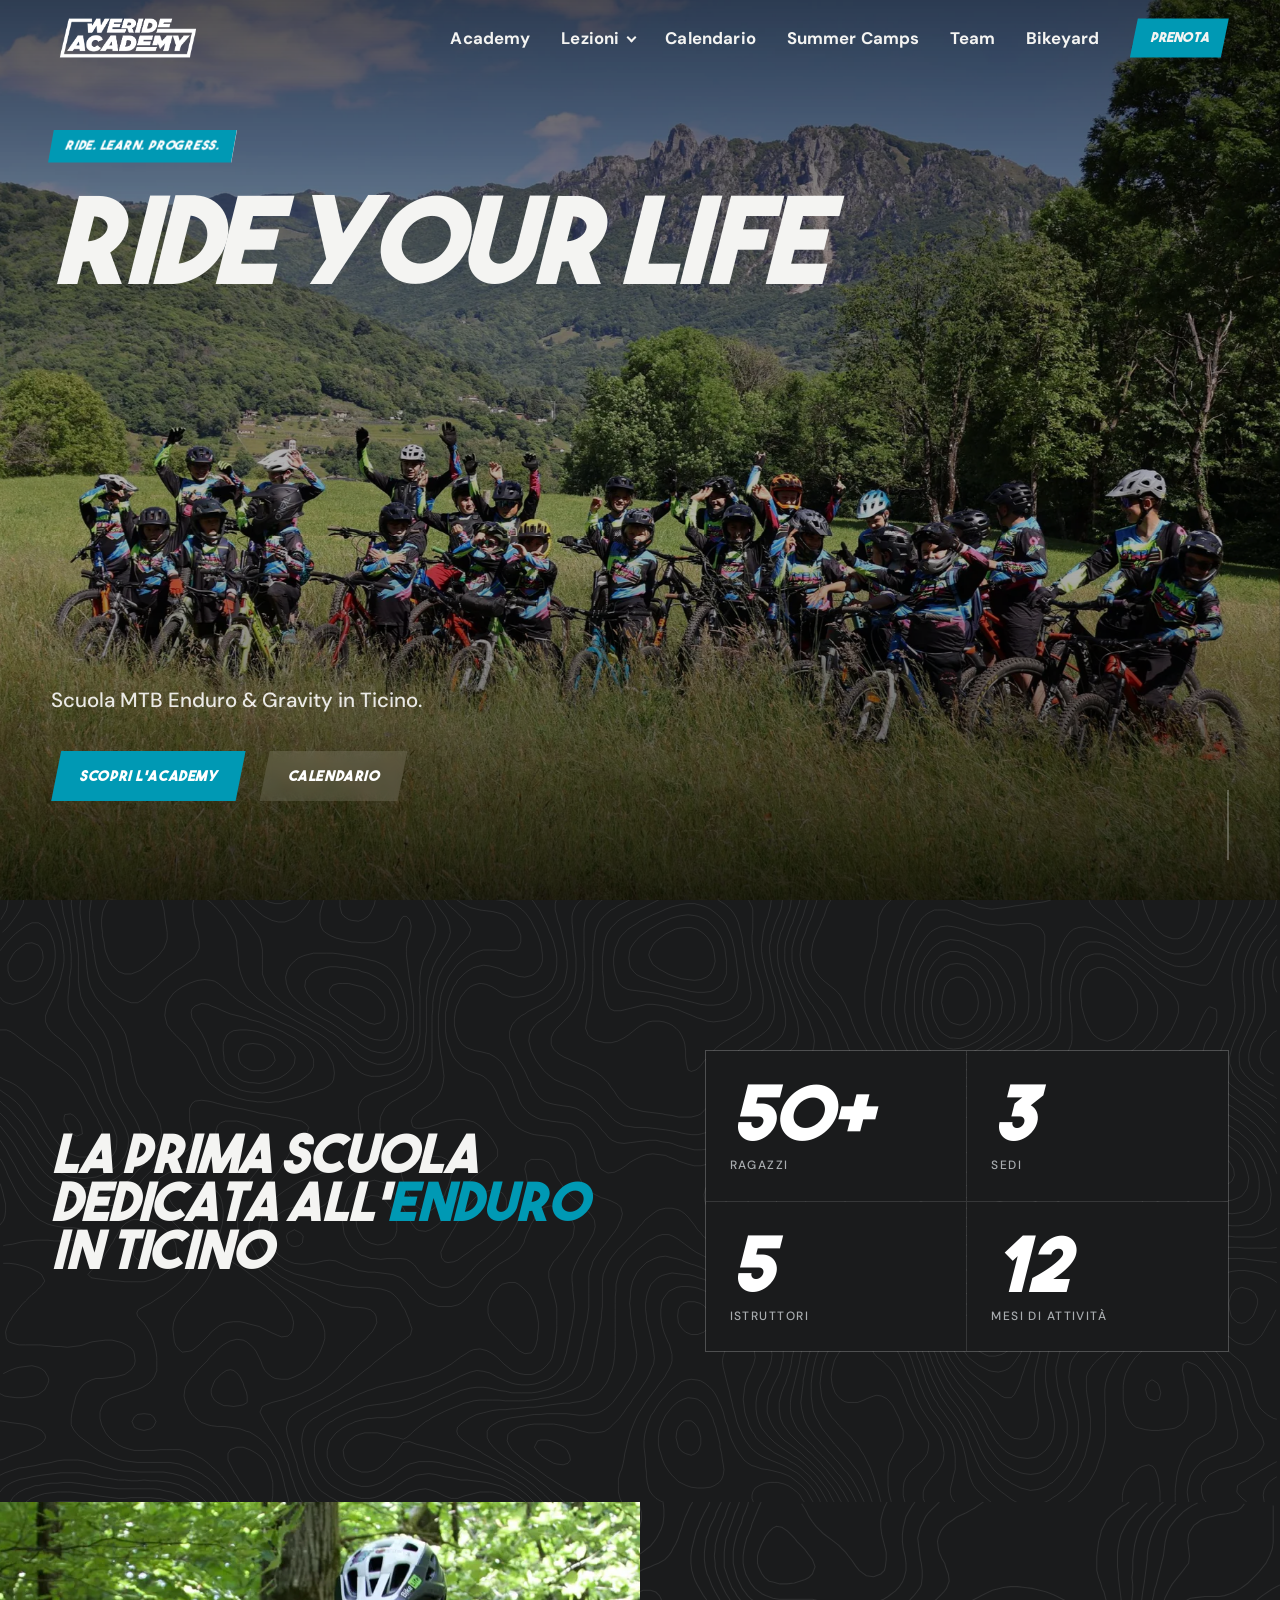
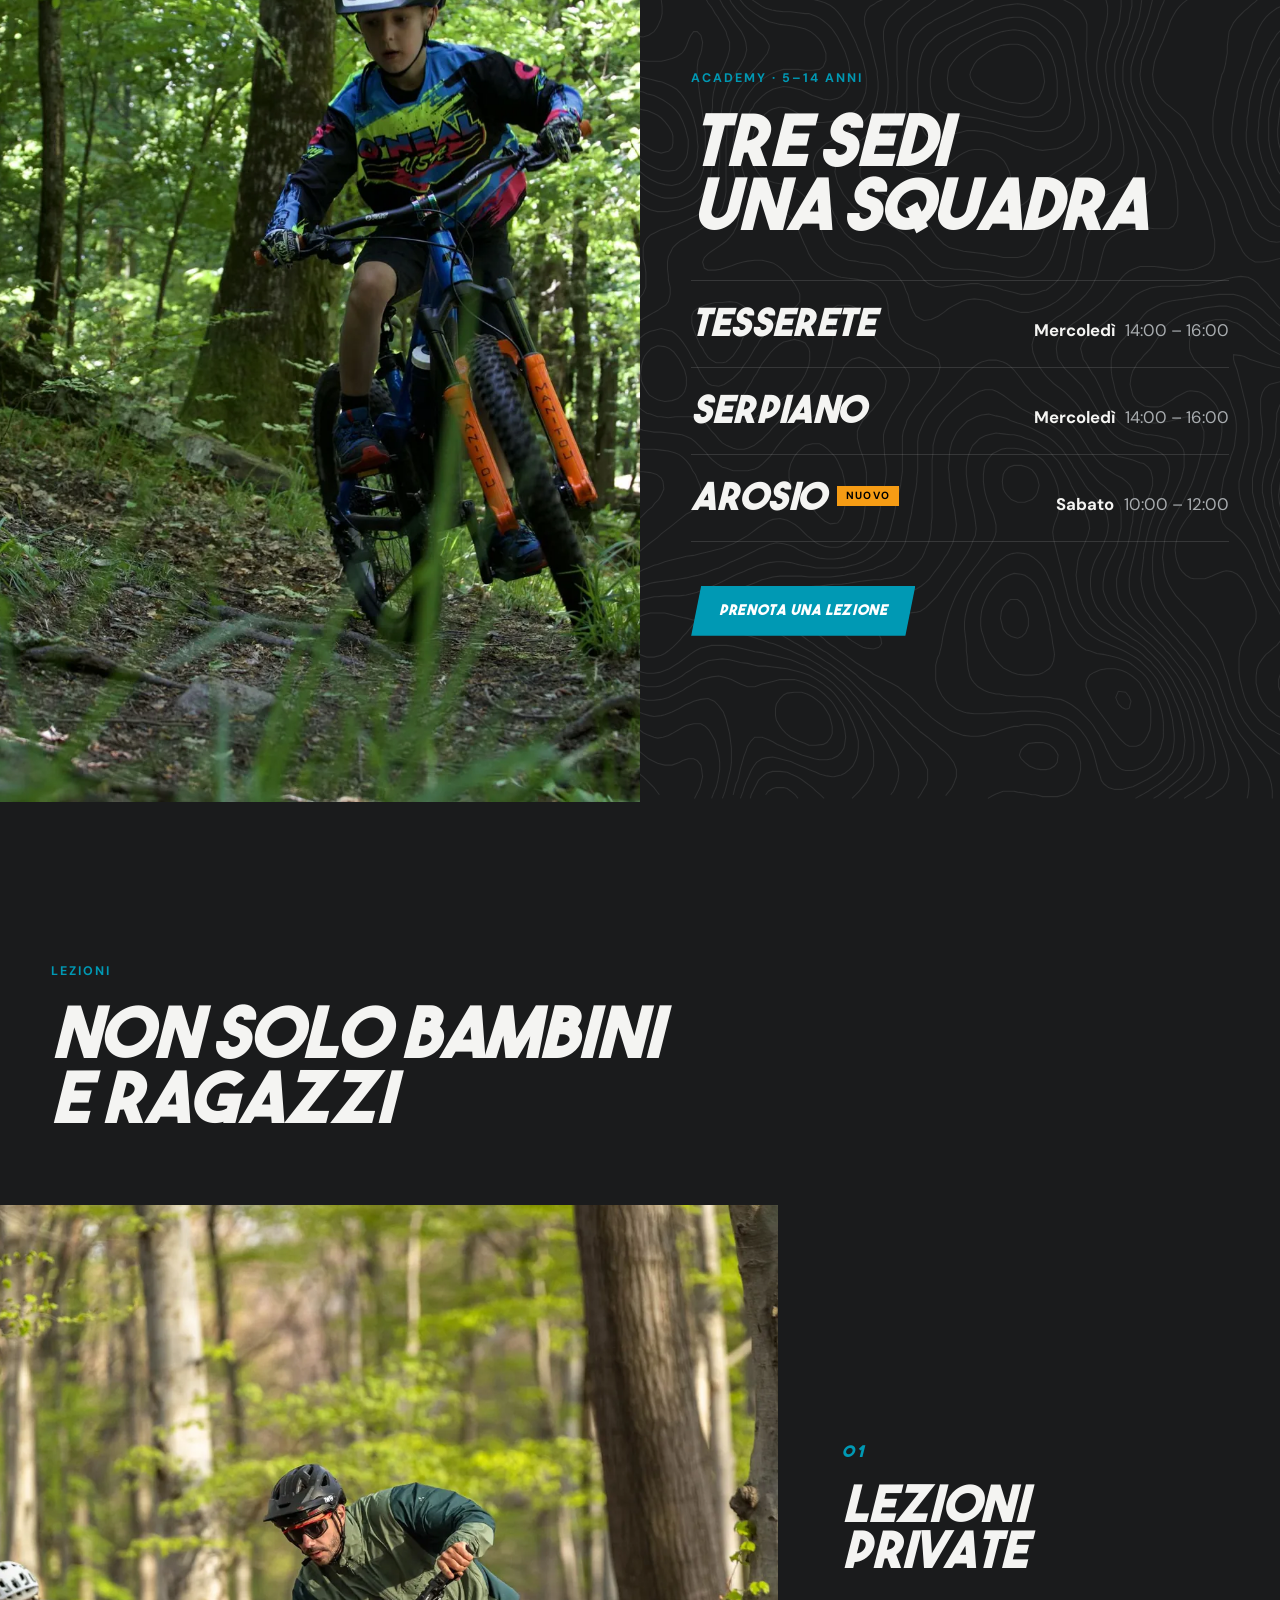
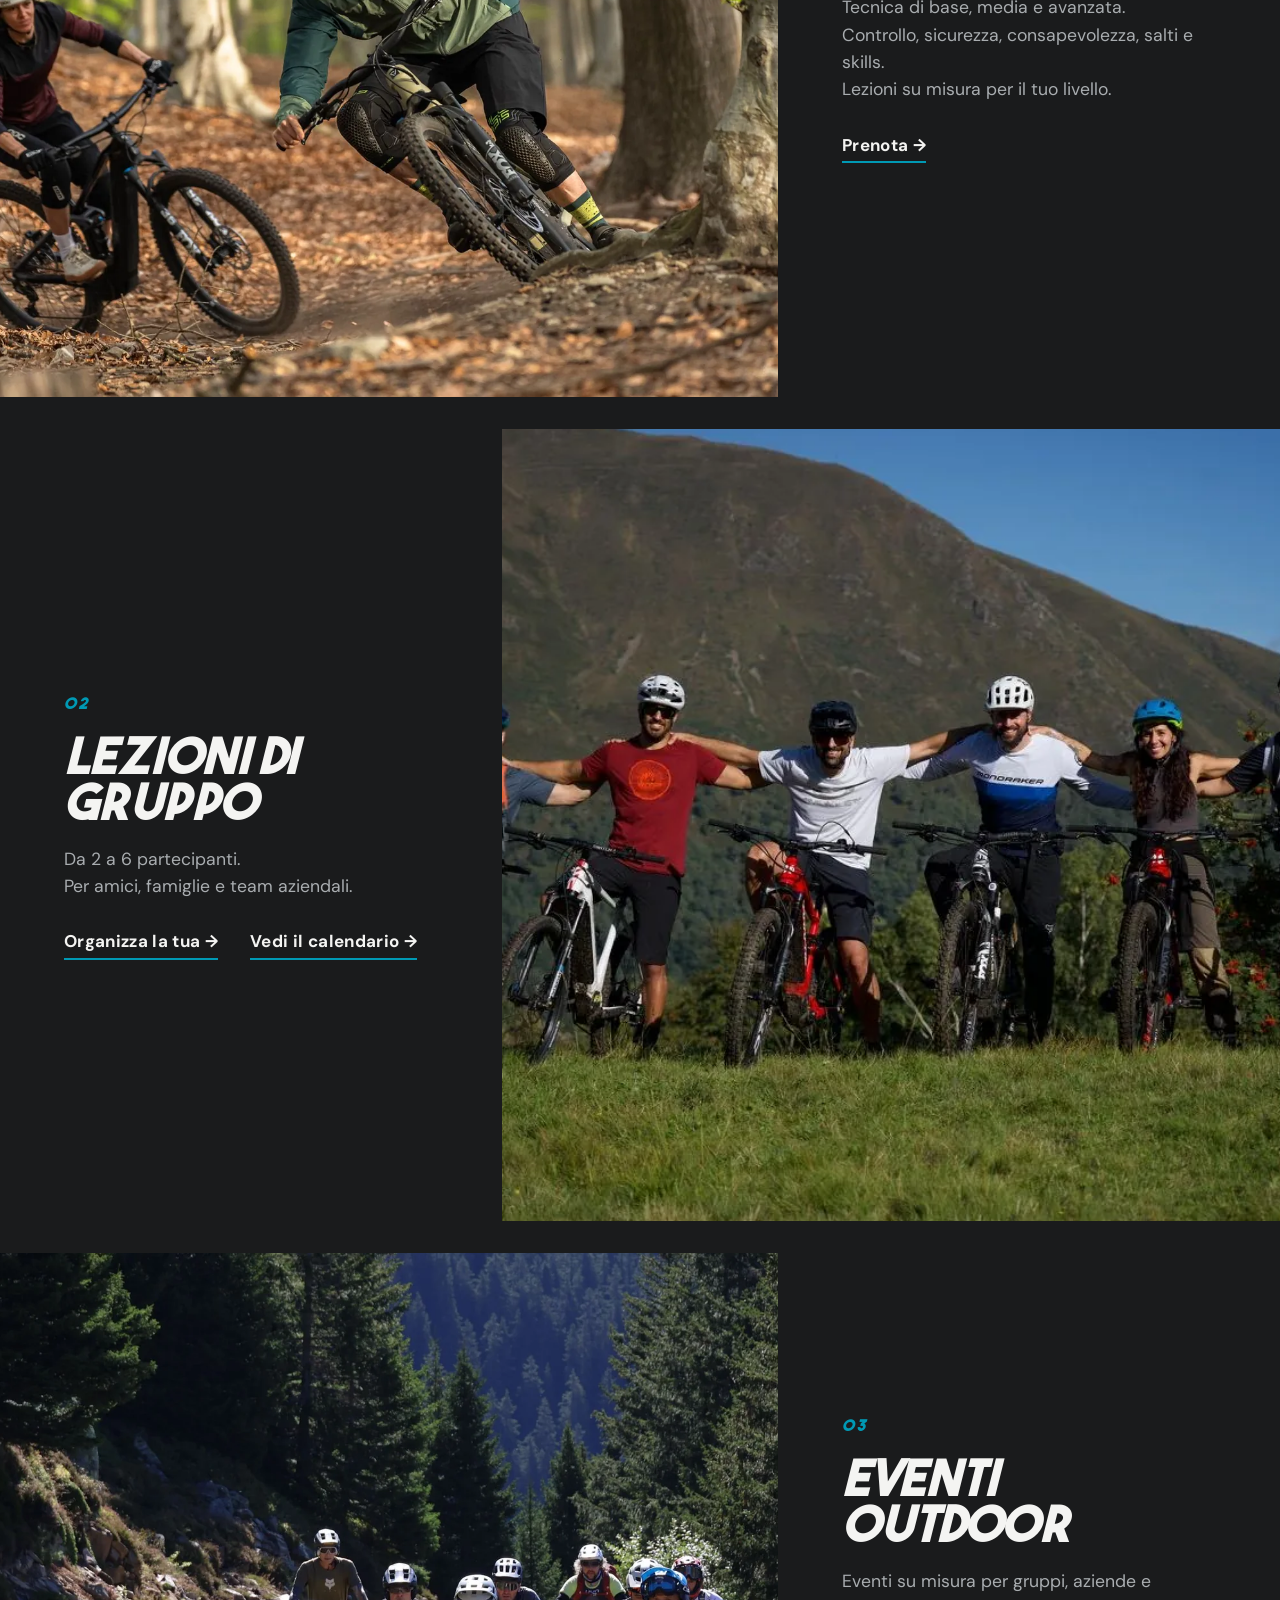
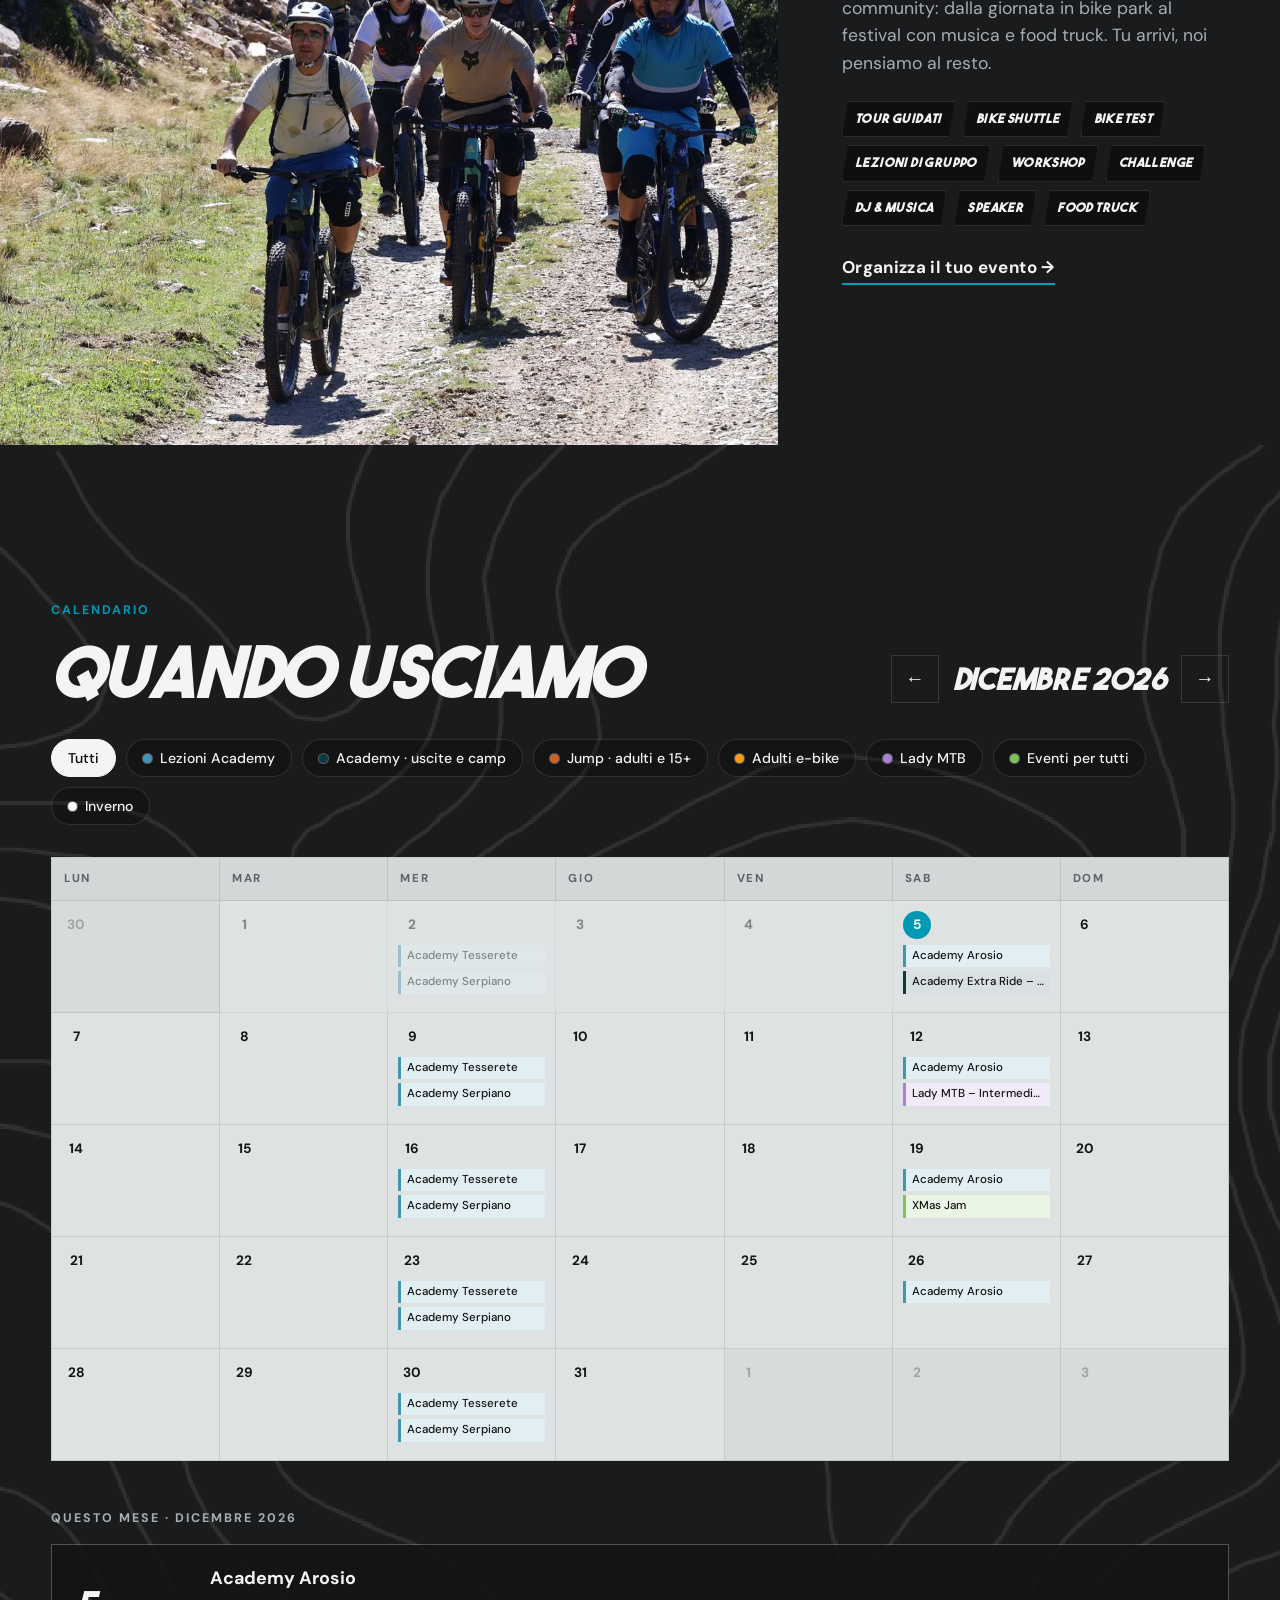
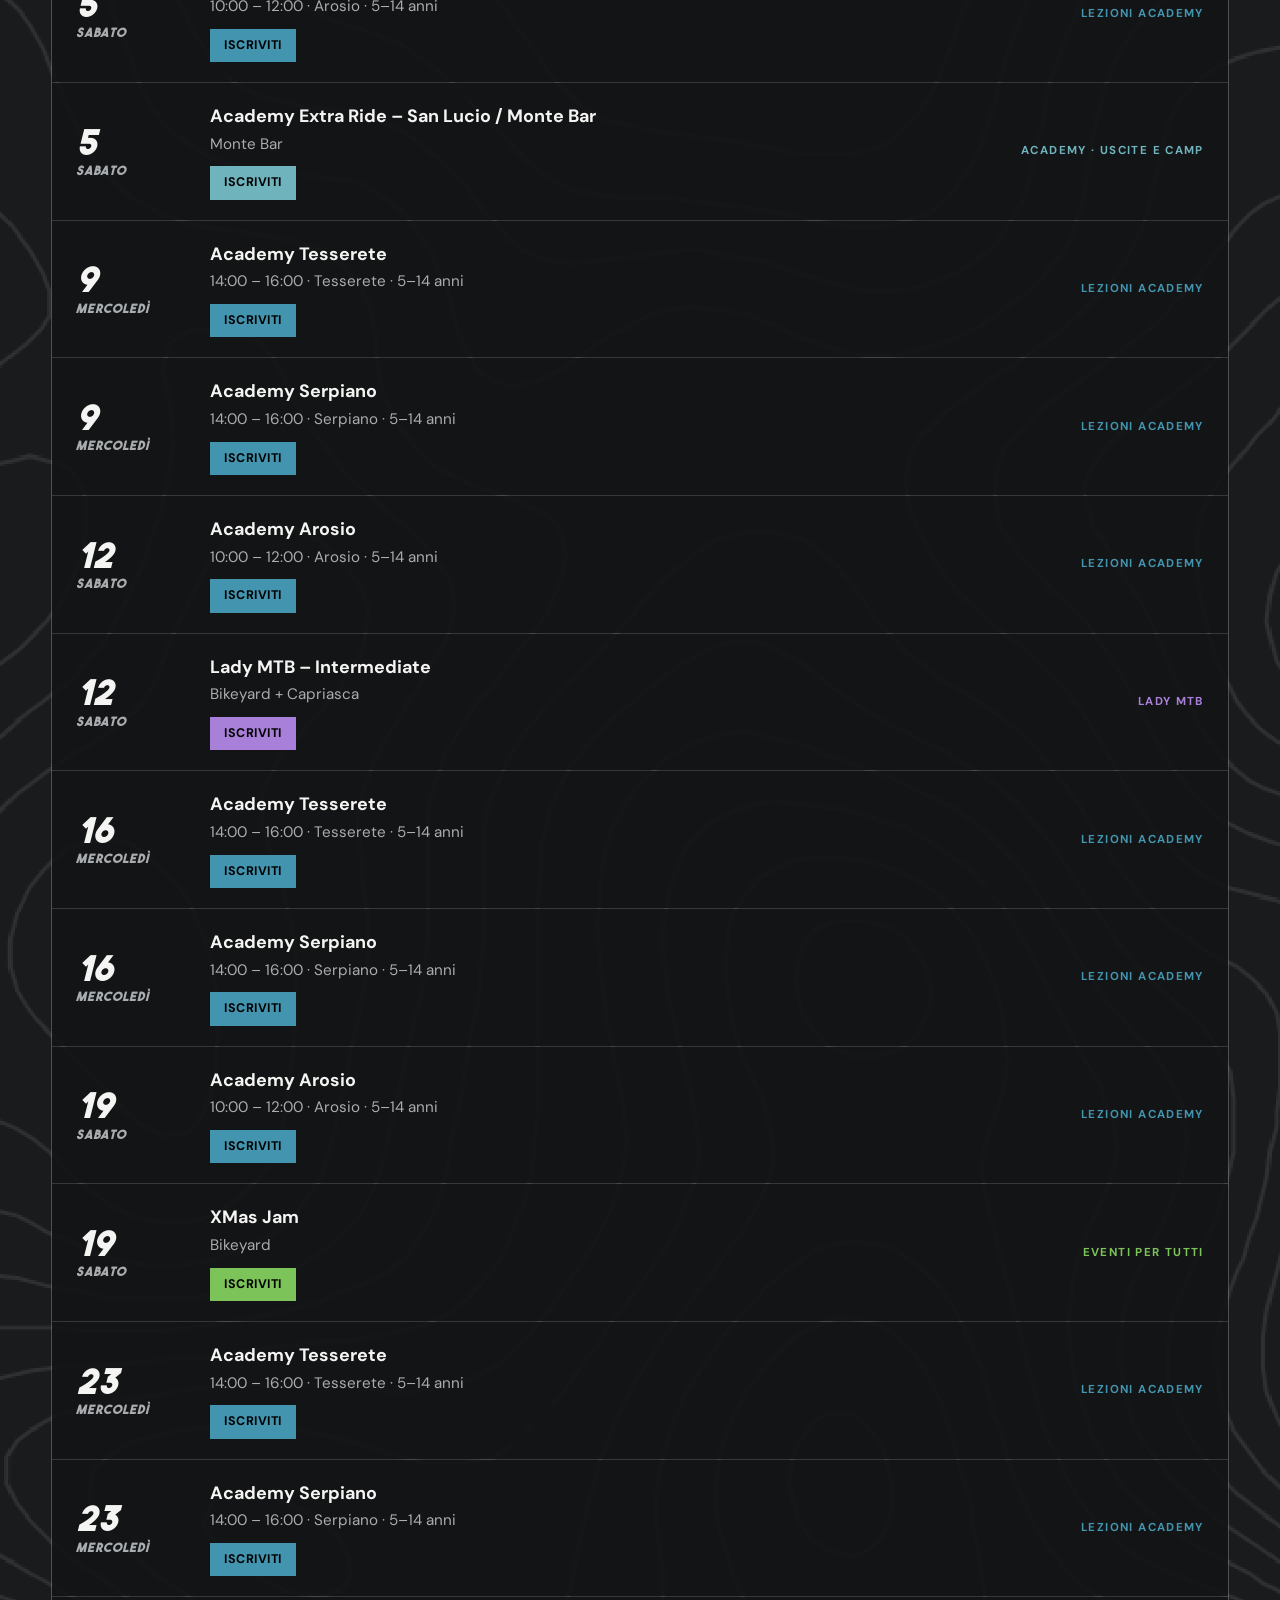
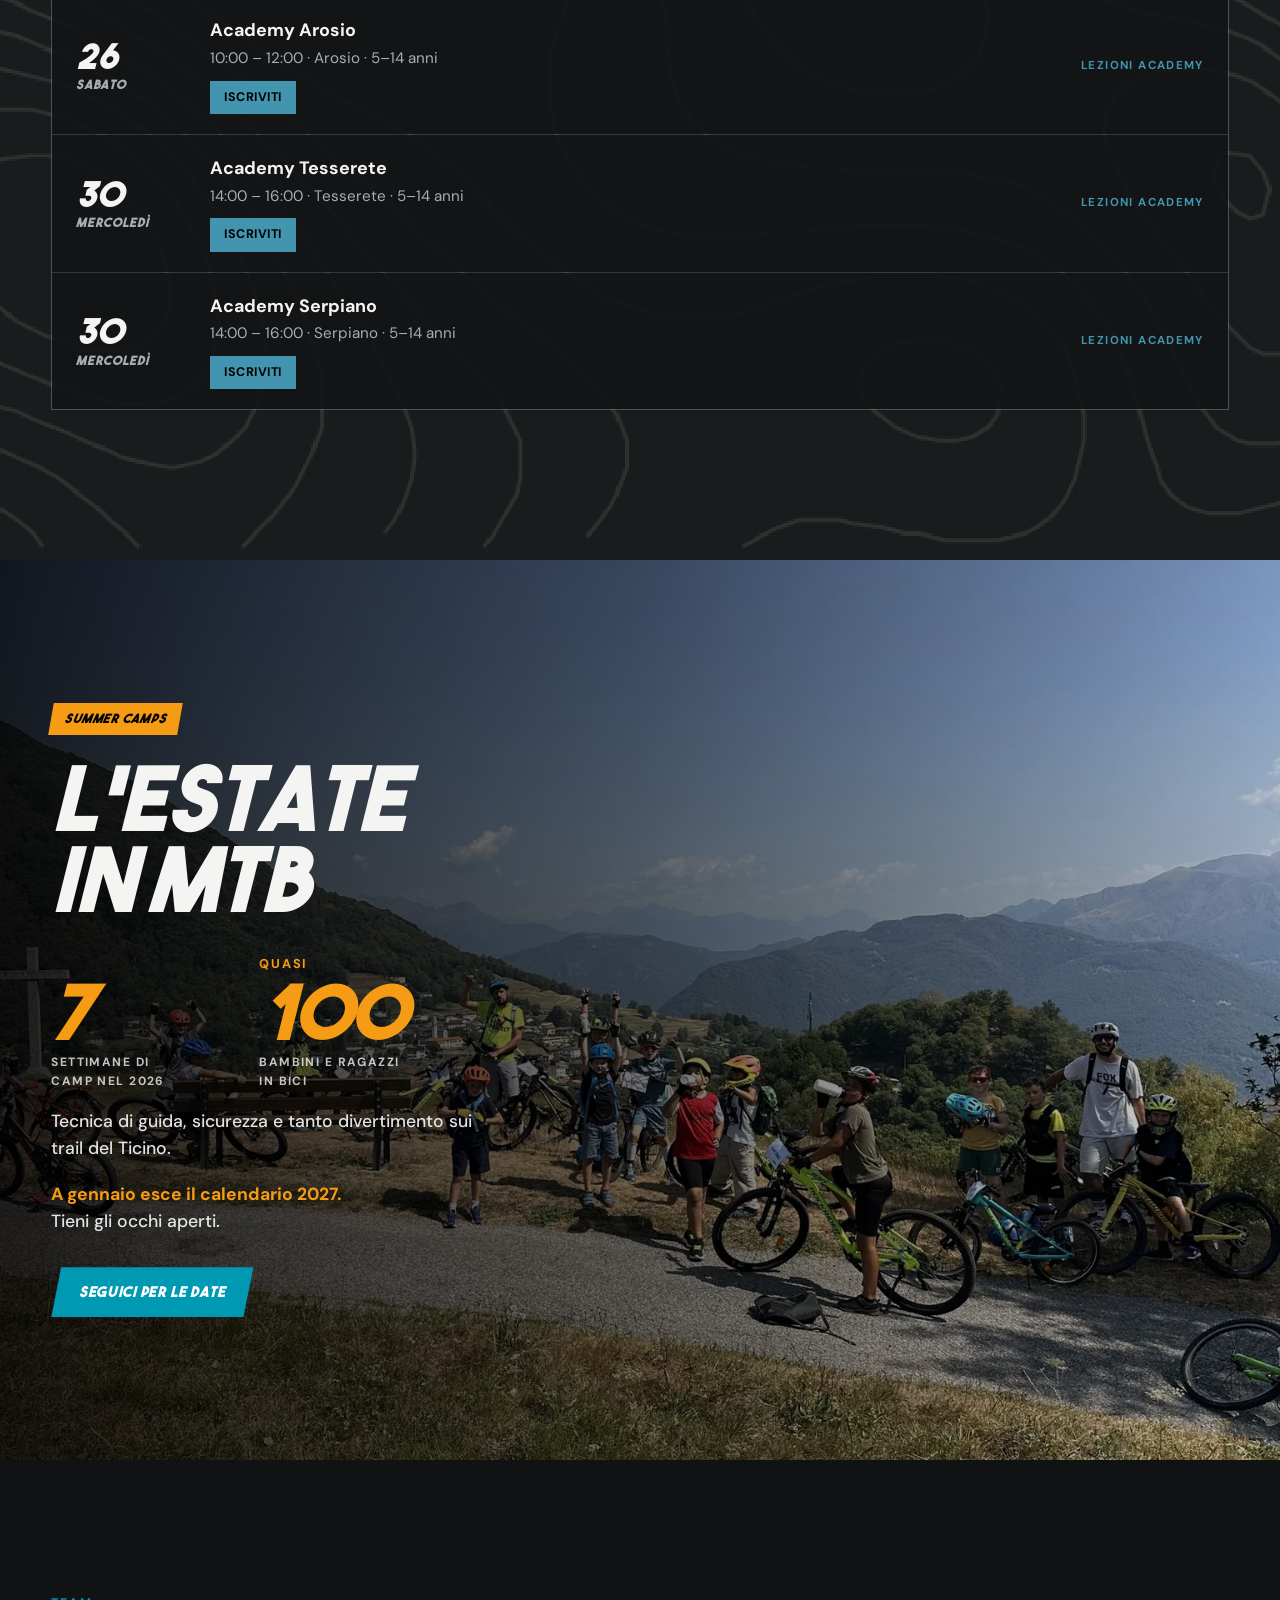
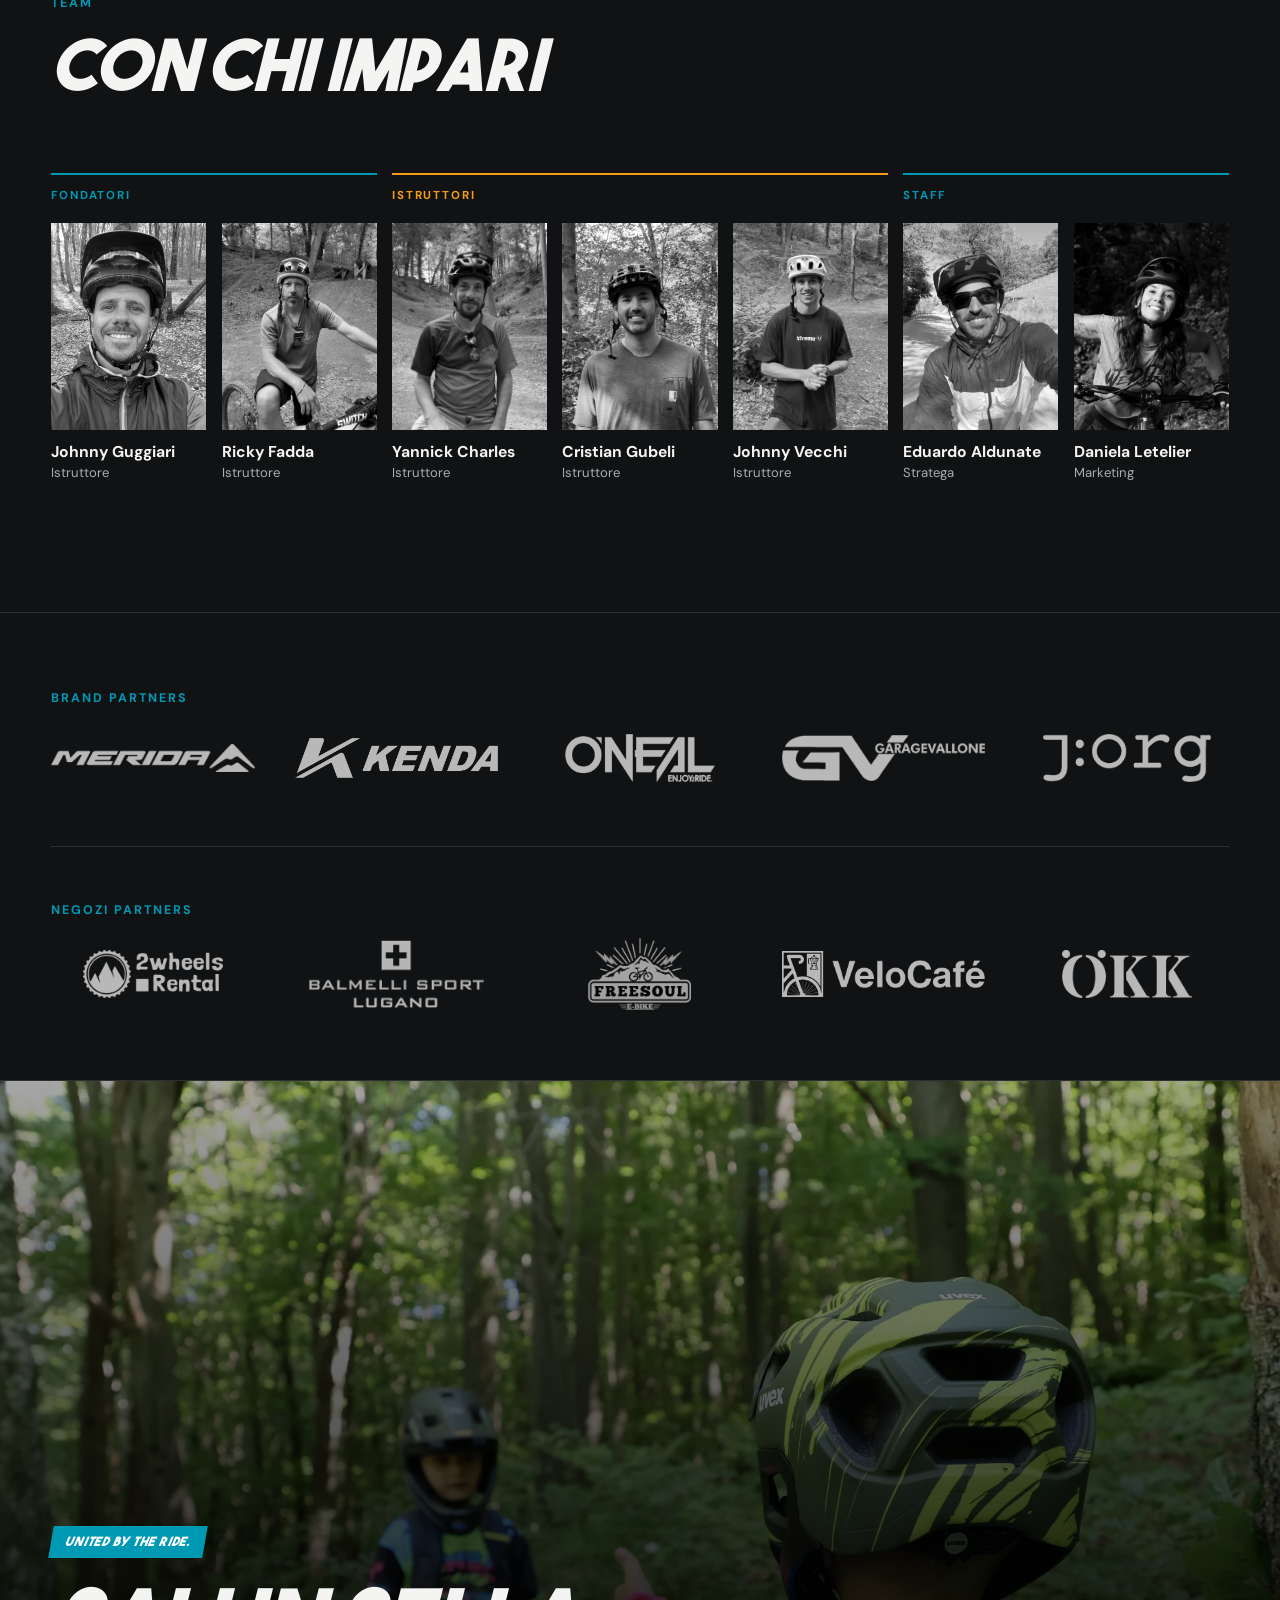
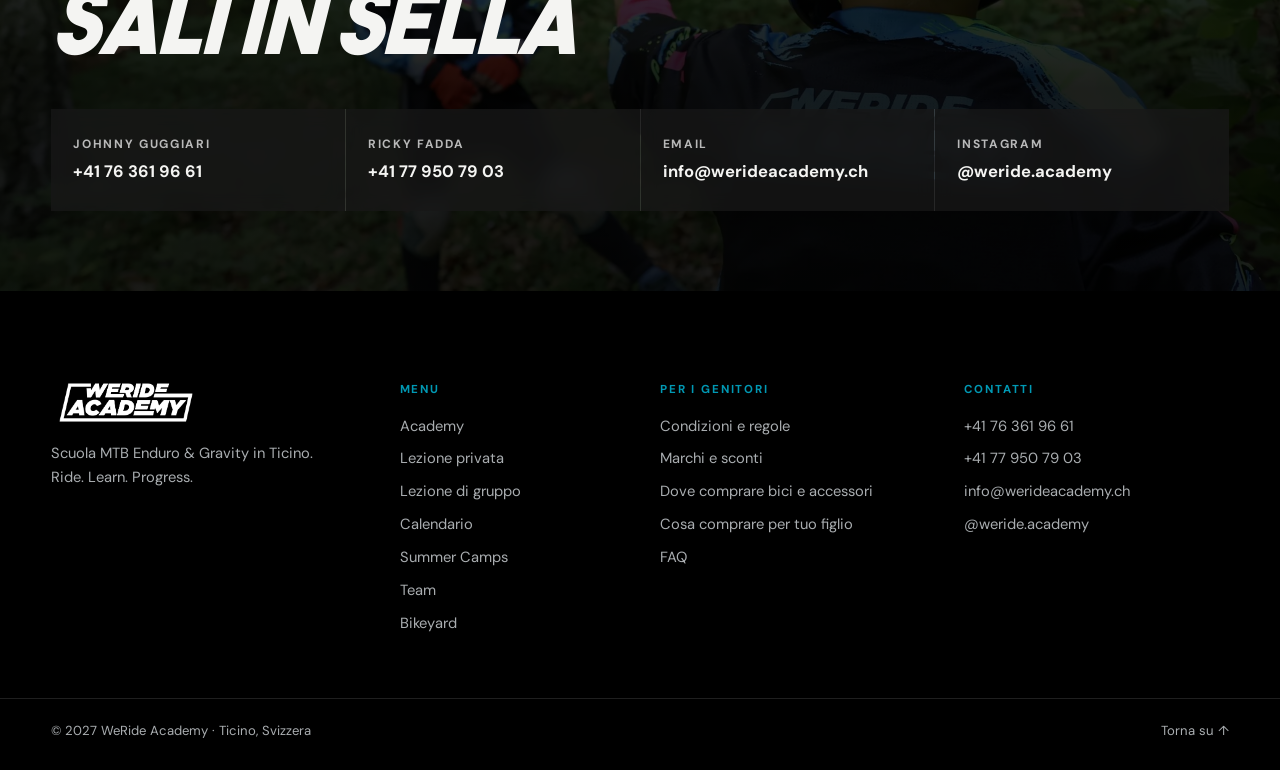
==== commit 383ae854: "CLAUDE.md e link Marchi e sconti nel footer di tutte le pagine Co-Authored-By: Claude Opus 5.5 <nore" ====
--- a/index.html
+++ b/index.html
@@ -338,6 +338,7 @@
     <nav class="footer-col" aria-label="Info per i genitori">
       <h4>Per i genitori</h4>
       <a href="genitori.html#regole">Condizioni e regole</a>
+      <a href="genitori.html#marchi">Marchi e sconti</a>
       <a href="genitori.html#negozi">Dove comprare bici e accessori</a>
       <a href="genitori.html#attrezzatura">Cosa comprare per tuo figlio</a>
       <a href="assets/docs/WeRide_Academy_FAQ.pdf" target="_blank" rel="noopener">FAQ</a>
--- a/css/style.css
+++ b/css/style.css
@@ -351,8 +351,14 @@
 .cal-pop dl div { display: grid; grid-template-columns: 64px 1fr; gap: 10px; font-size: .88rem; }
 .cal-pop dt { color: #a9adb0; }
 .cal-pop dd { margin: 0; }
+.cal-pop dd a { color: #fff; text-decoration: none; border-bottom: 1px solid var(--ct, var(--teal)); }
+.cal-pop dd a:hover { color: var(--ct, var(--teal)); }
 .pop-link, .agenda-link { display: inline-block; font-weight: 700; font-size: .88rem; text-decoration: none; color: #fff; border-bottom: 2px solid var(--ct, var(--teal)); padding-bottom: 2px; transition: color .2s; }
-.pop-link { margin-top: 14px; }
+.pop-actions { display: flex; align-items: center; gap: 20px; margin-top: 18px; }
+.pop-actions .pop-link { margin-top: 0; }
+.pop-signup, .agenda-signup { display: inline-block; padding: 9px 18px; background: var(--ct, var(--c, var(--teal))); color: var(--black); font-weight: 700; font-size: .85rem; letter-spacing: .04em; text-transform: uppercase; text-decoration: none; transition: filter .2s; }
+.pop-signup:hover, .agenda-signup:hover { filter: brightness(1.12); }
+.agenda-signup { display: table; margin-top: 10px; padding: 7px 14px; font-size: .78rem; }
 .agenda-link { margin-top: 6px; color: var(--ink); }
 .pop-link:hover, .agenda-link:hover { color: var(--ct, var(--teal)); }
 
@@ -546,14 +552,49 @@
 .gear-brands .sponsor-row img { height: 40px; }
 .gear-title { margin: 0 0 12px; font-size: .78rem; font-weight: 700; letter-spacing: .16em; text-transform: uppercase; color: var(--amber); }
 .gear .info-list + .gear-title { margin-top: 32px; }
+.brand-sponsor { display: block; height: 44px; width: auto; margin-top: 32px; }
+.deal-stats { display: grid; grid-template-columns: 1fr 1fr; gap: 1px; margin-top: 28px; background: var(--line); border: 1px solid var(--line); }
+.deal-stats div { display: grid; gap: 4px; padding: 18px 20px; background: rgba(17,18,19,.88); }
+.deal-stats .deal-main { grid-column: 1 / -1; border-top: 4px solid var(--teal); }
+.deal-stats b, .brand-list b, .shop-deals b { font-family: var(--f-display); font-style: var(--display-style); font-weight: 900; line-height: .9; }
+.deal-stats b { font-size: clamp(2.2rem, 4vw, 3rem); color: var(--amber); }
+.deal-stats .deal-main b { font-size: clamp(3rem, 6vw, 4.6rem); color: var(--teal); }
+.deal-stats span { font-size: .78rem; font-weight: 700; letter-spacing: .12em; text-transform: uppercase; color: var(--ink-2); }
+.deal-note { margin-top: 20px; color: var(--ink-2); font-size: .92rem; max-width: 46ch; }
+.brand-list, .store-list { display: grid; gap: 1px; background: var(--line); border: 1px solid var(--line); }
+.brand-list li { display: grid; grid-template-columns: 110px 1fr auto; align-items: center; gap: 20px; padding: 18px 22px; background: var(--bg); }
+.brand-list img { height: 26px; width: 100%; object-fit: contain; object-position: left center; filter: brightness(0) invert(1); opacity: .85; }
+.brand-list strong { display: block; font-size: 1.05rem; }
+.brand-list span { display: block; color: var(--ink-2); font-size: .88rem; margin-top: 2px; }
+.brand-list b { font-size: 2.2rem; color: var(--teal); }
+.brand-list b.soon { font-family: var(--f-body); font-style: normal; font-weight: 700; font-size: .85rem; color: var(--ink-2); }
+.store-list { grid-template-columns: 1fr 1fr; }
+.store-list li { display: grid; gap: 2px; padding: 16px 22px; background: var(--bg); }
+.store-list strong { font-size: 1rem; }
+.store-list span { color: var(--ink-2); font-size: .88rem; }
+.brand-list + .gear-title, .store-list + .gear-title { margin-top: 40px; }
+.steps { display: grid; gap: 14px; counter-reset: step; }
+.steps li { display: grid; grid-template-columns: 40px 1fr; gap: 16px; align-items: start; color: var(--ink-2); counter-increment: step; }
+.steps li::before { content: counter(step); display: grid; place-items: center; width: 40px; height: 40px; background: var(--teal); color: var(--black); font-family: var(--f-display); font-style: var(--display-style); font-size: 1.2rem; }
+.steps li { min-height: 40px; padding-top: 8px; }
+.steps li::before { margin-top: -8px; }
+.shop-deals { display: grid; gap: 10px; margin-top: 18px; padding-top: 16px; border-top: 1px solid var(--line); }
+.shop-deals li { display: grid; grid-template-columns: 64px 1fr; gap: 12px; align-items: baseline; }
+.shop-deals b { font-size: 1.7rem; color: var(--amber); }
+.shop-deals span { font-size: .88rem; color: var(--ink); }
+.shop-note { display: block; margin-top: 14px; color: var(--ink-2); font-size: .8rem; }
 .shop-grid { display: grid; grid-template-columns: repeat(4, 1fr); gap: 1px; background: var(--line); border: 1px solid var(--line); }
 .shop { display: flex; flex-direction: column; gap: 22px; padding: 28px 24px; background: var(--bg); }
 .shop img { height: 56px; width: auto; max-width: 100%; object-fit: contain; align-self: flex-start; }
 .shop img.shop-gray { filter: grayscale(1); }
 .shop h3 { font-size: 1.1rem; font-weight: 700; }
 .shop p { color: var(--ink-2); font-size: .92rem; margin-top: 4px; }
-.shop .link { margin-top: 14px; font-size: .9rem; }
+.shop > div { display: flex; flex-direction: column; flex: 1; }
+.shop .link { align-self: flex-start; margin-top: auto; padding-top: 18px; font-size: .9rem; }
 .info-cta { padding-block: clamp(70px, 9vw, 120px); }
+/* stesso sfondo della sezione sopra: niente doppio spazio */
+.info-block:not(.topo):has(+ .info-cta) { padding-bottom: clamp(48px, 6vw, 80px); }
+.info-block:not(.topo) + .info-cta { padding-top: 0; }
 .info-cta-inner { display: flex; justify-content: space-between; align-items: center; gap: 24px; flex-wrap: wrap; padding: 24px 28px; background: var(--deep); border-left: 4px solid var(--amber); }
 .info-cta-inner p { font-size: 1.05rem; }
 
@@ -660,6 +701,9 @@
 
 @media (max-width: 520px) {
   .shop-grid { grid-template-columns: 1fr; }
+  .store-list { grid-template-columns: 1fr; }
+  .brand-list li { grid-template-columns: 1fr auto; }
+  .brand-list img { grid-column: 1 / -1; width: auto; max-width: 140px; }
   .footer-grid { grid-template-columns: 1fr; gap: 32px; }
   .gal-nav { width: 42px; height: 42px; }
   .maint-list, .credit-grid { grid-template-columns: 1fr; }
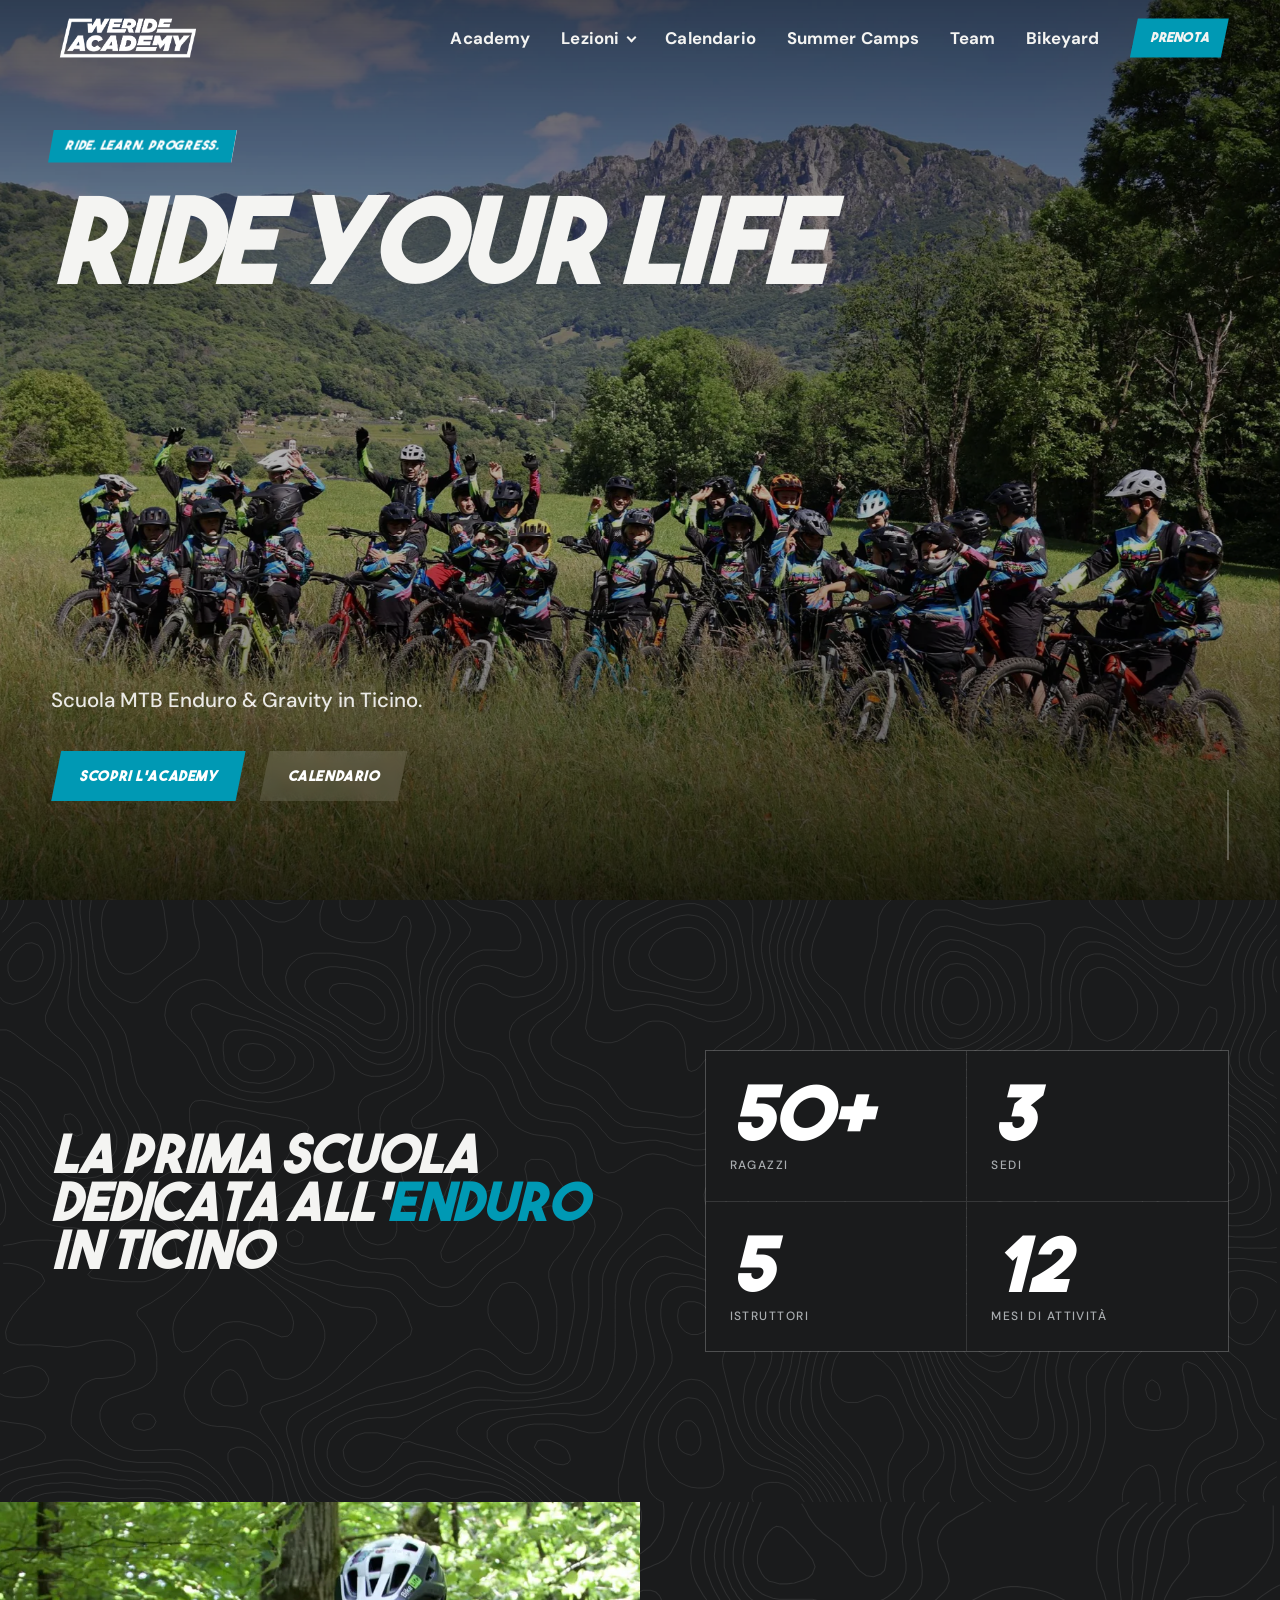
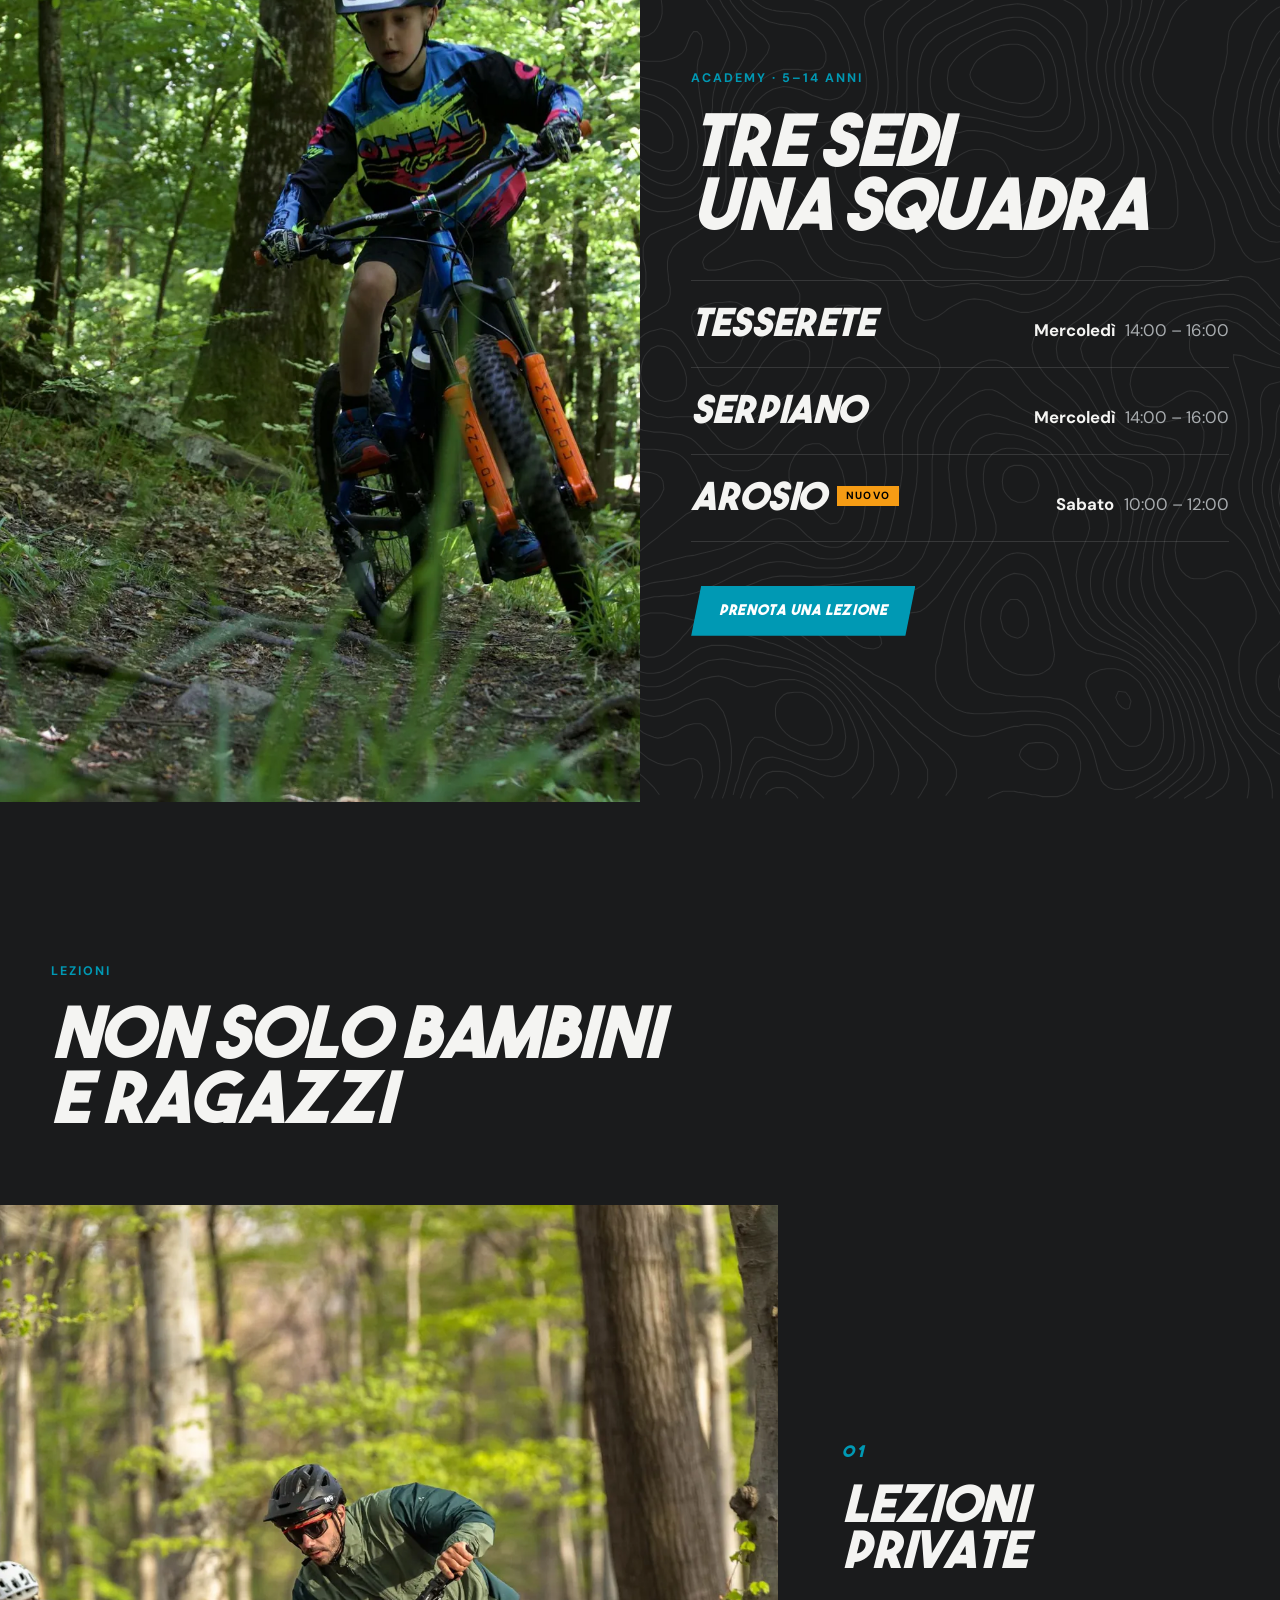
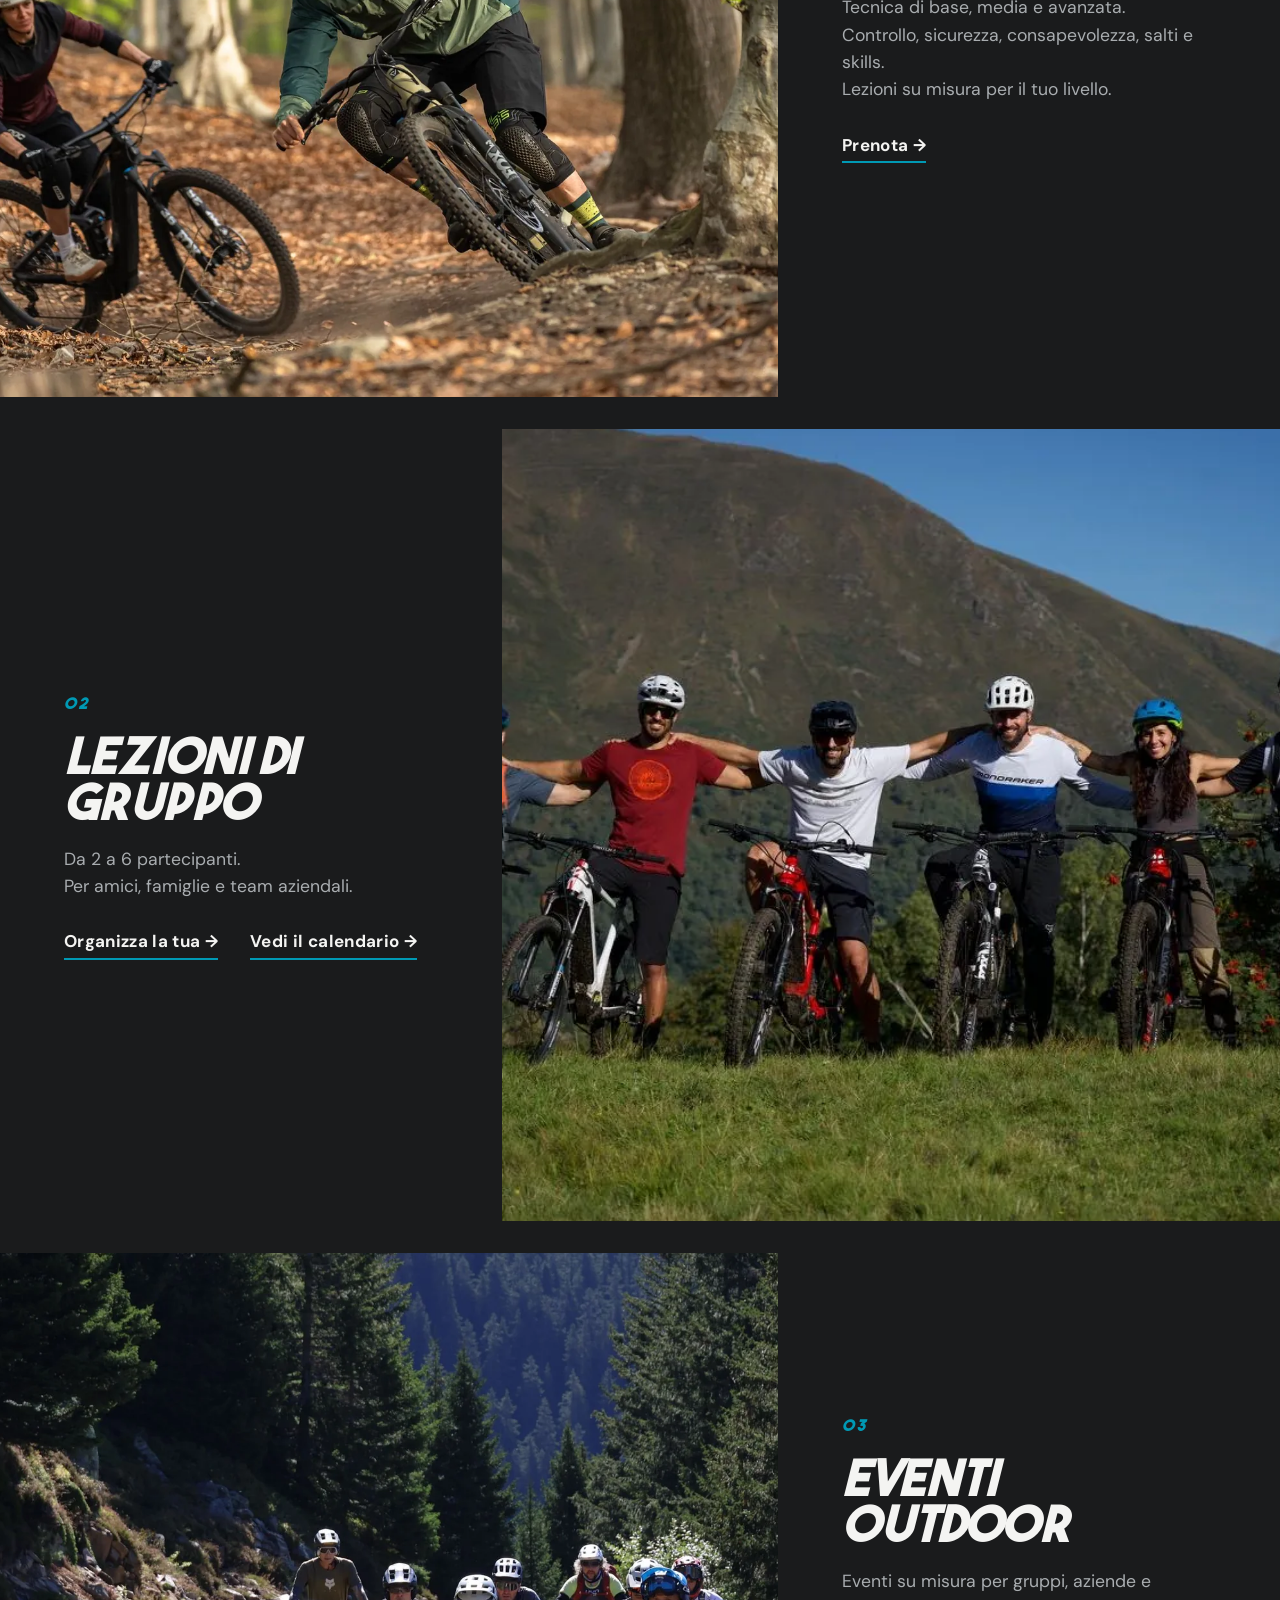
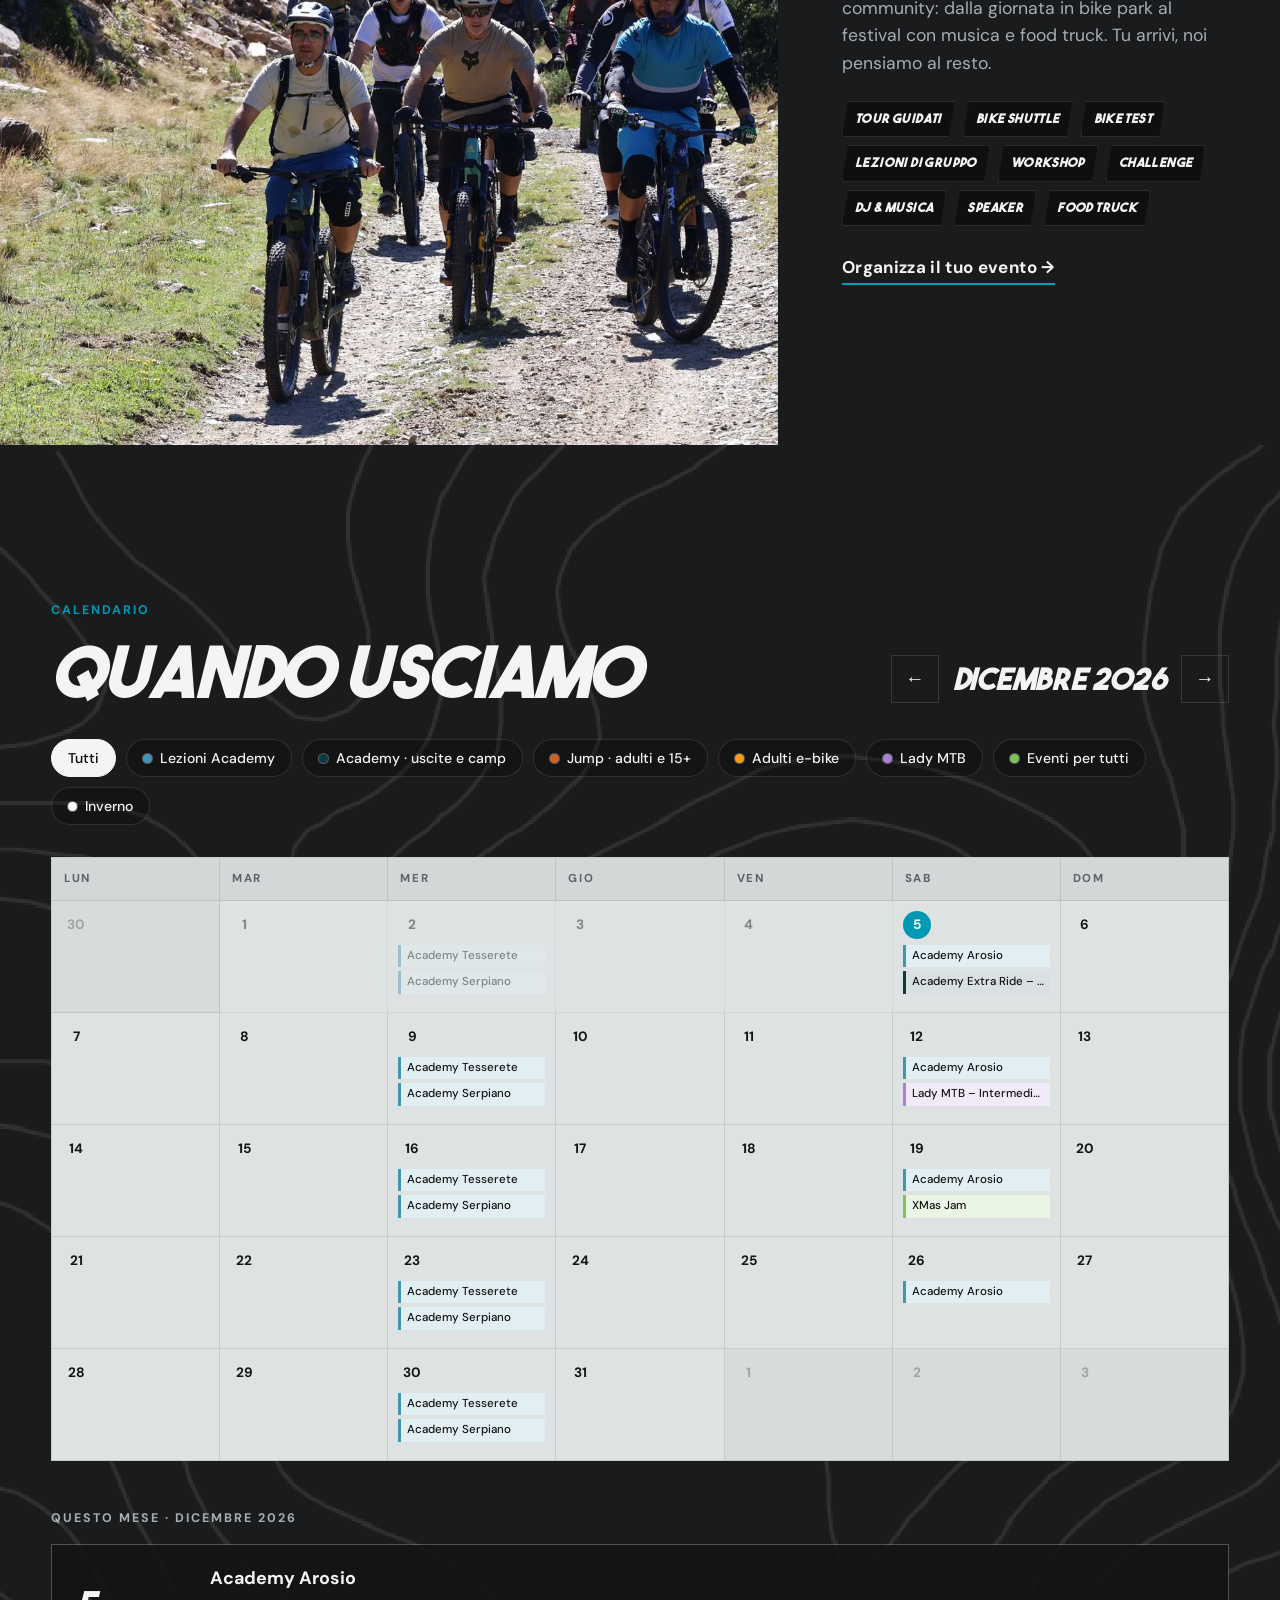
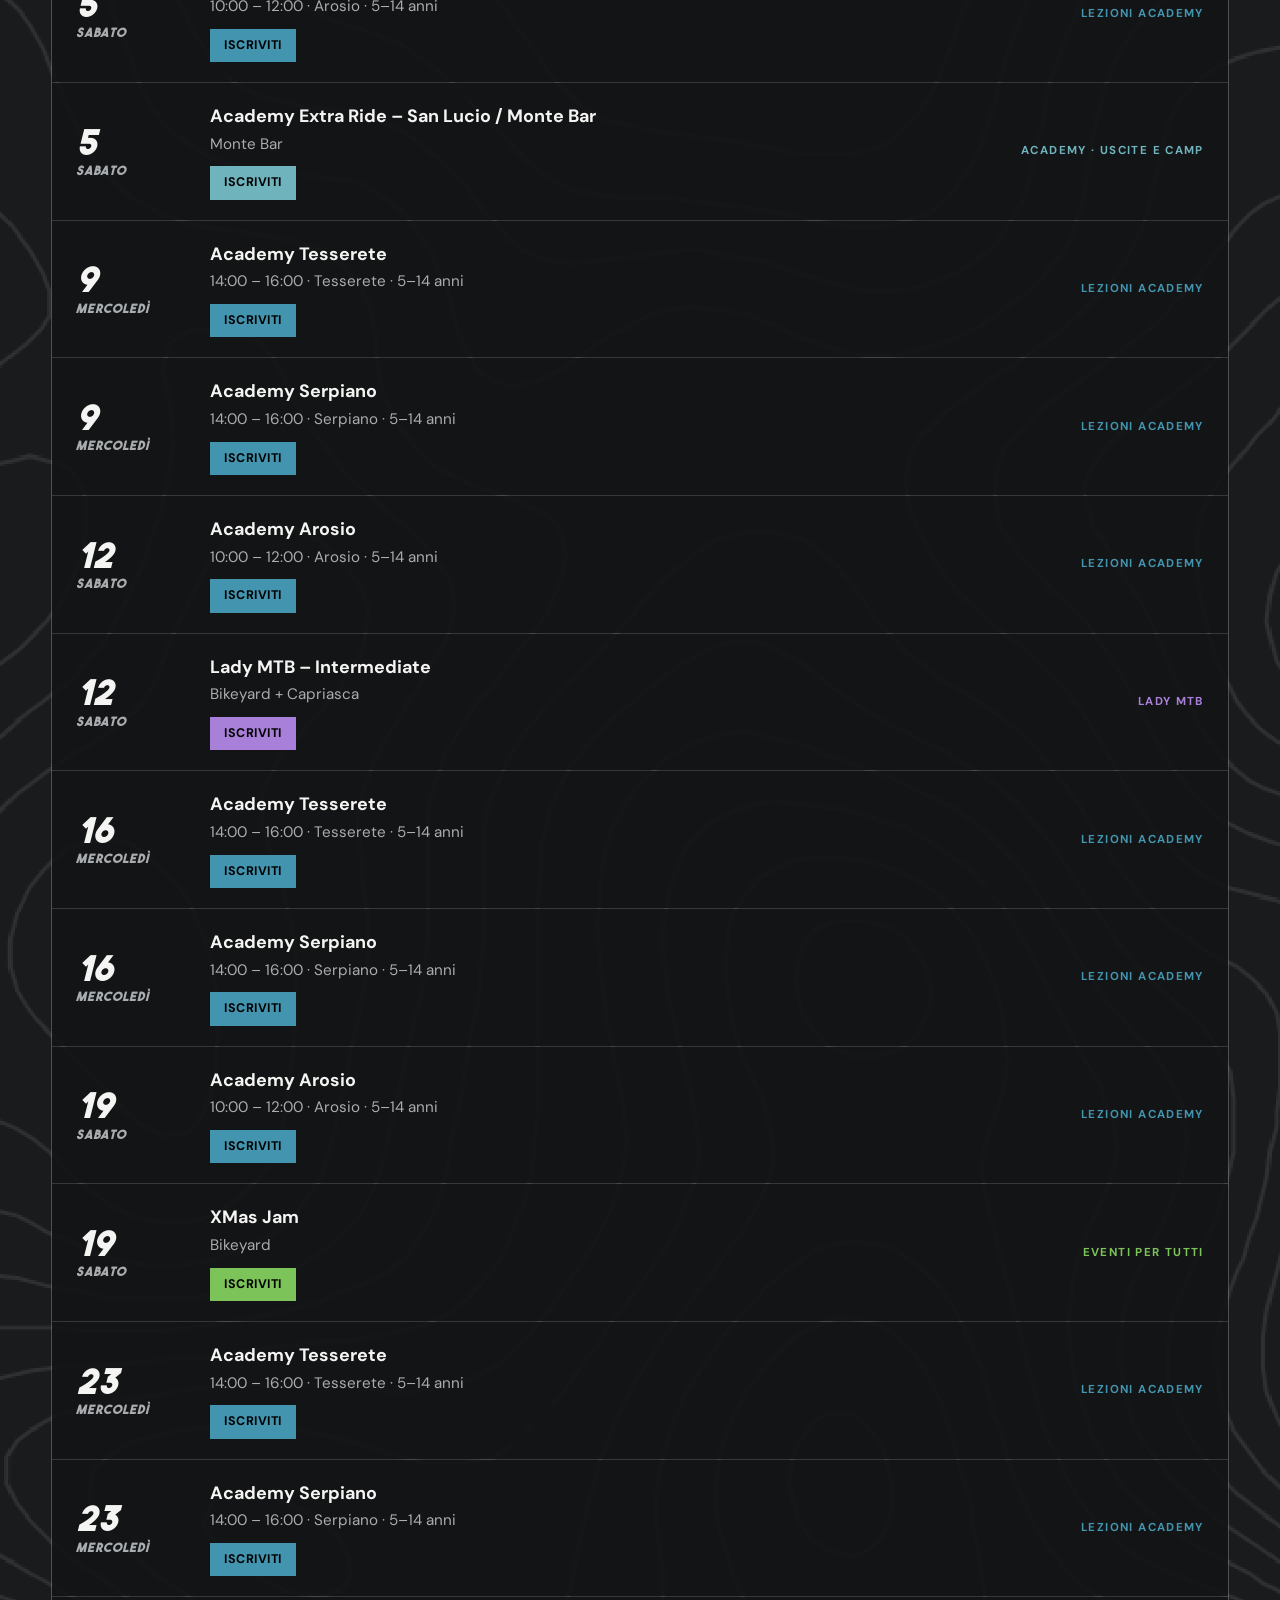
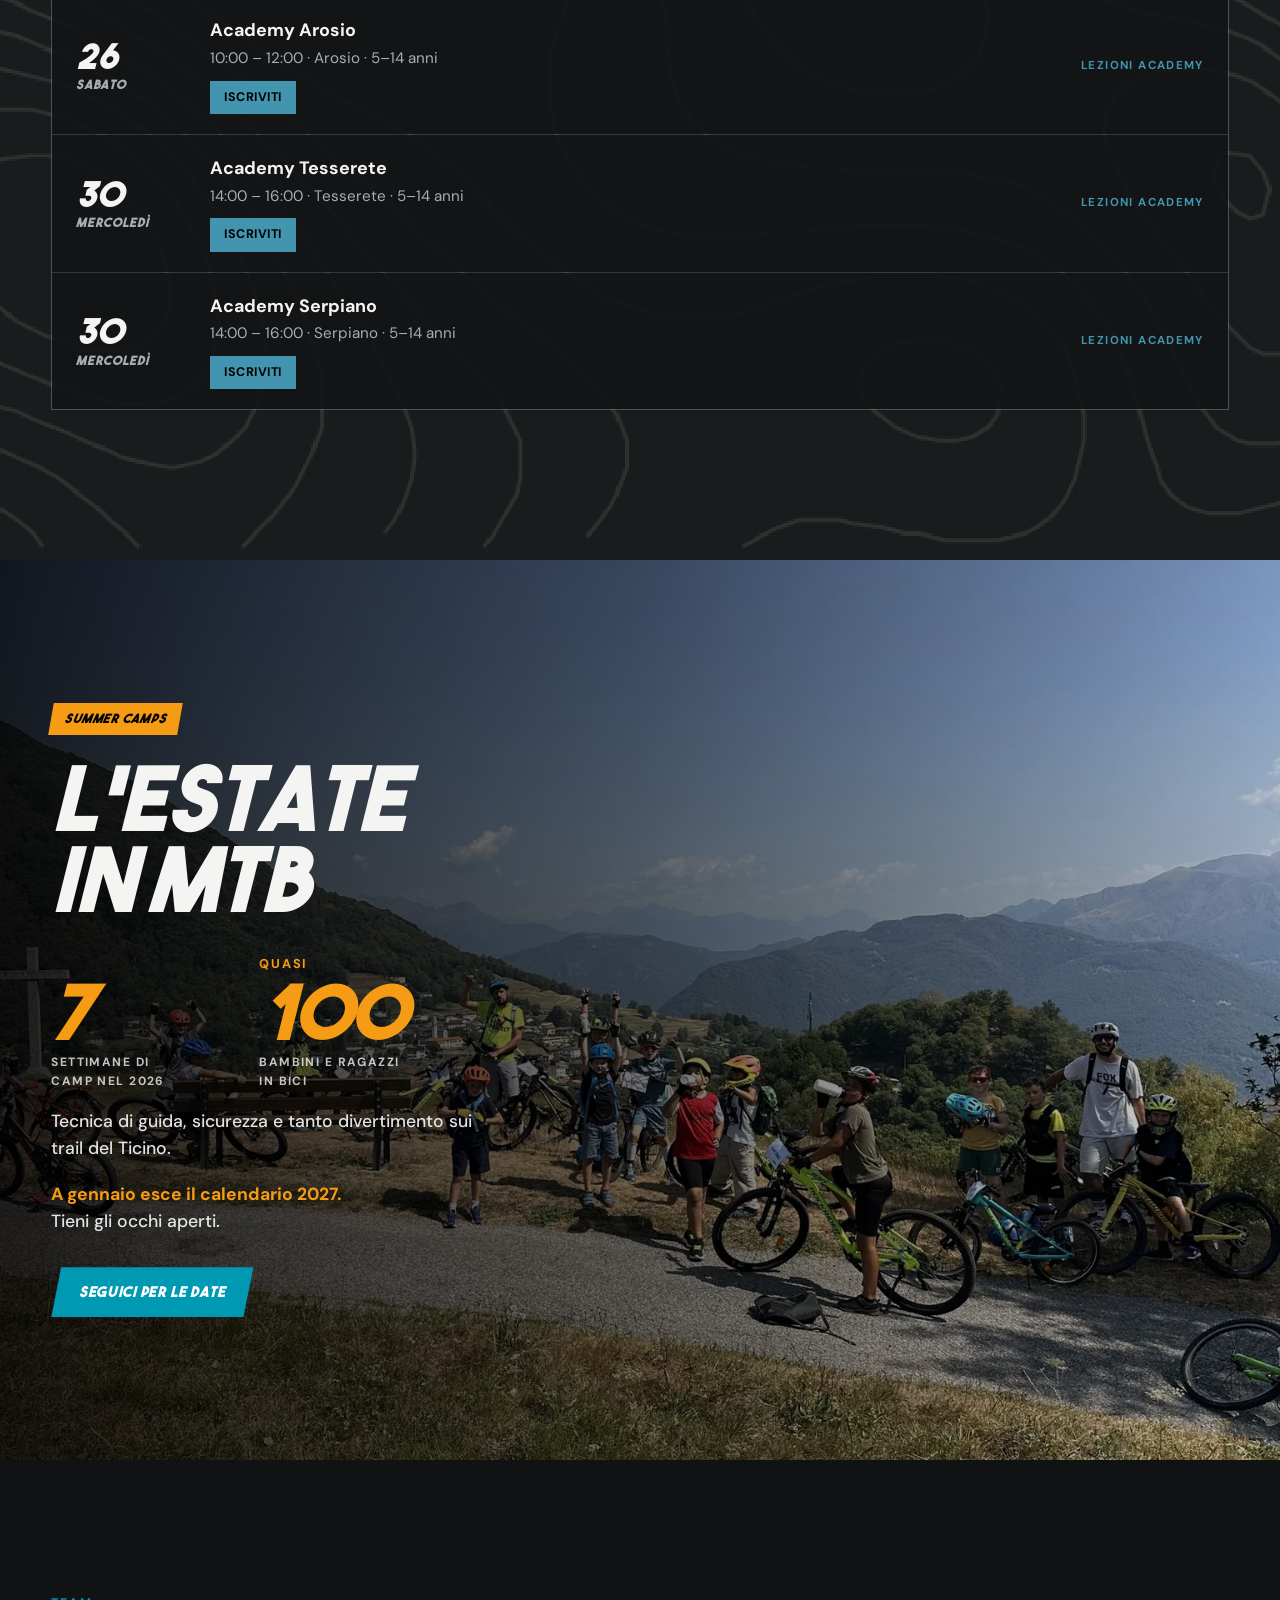
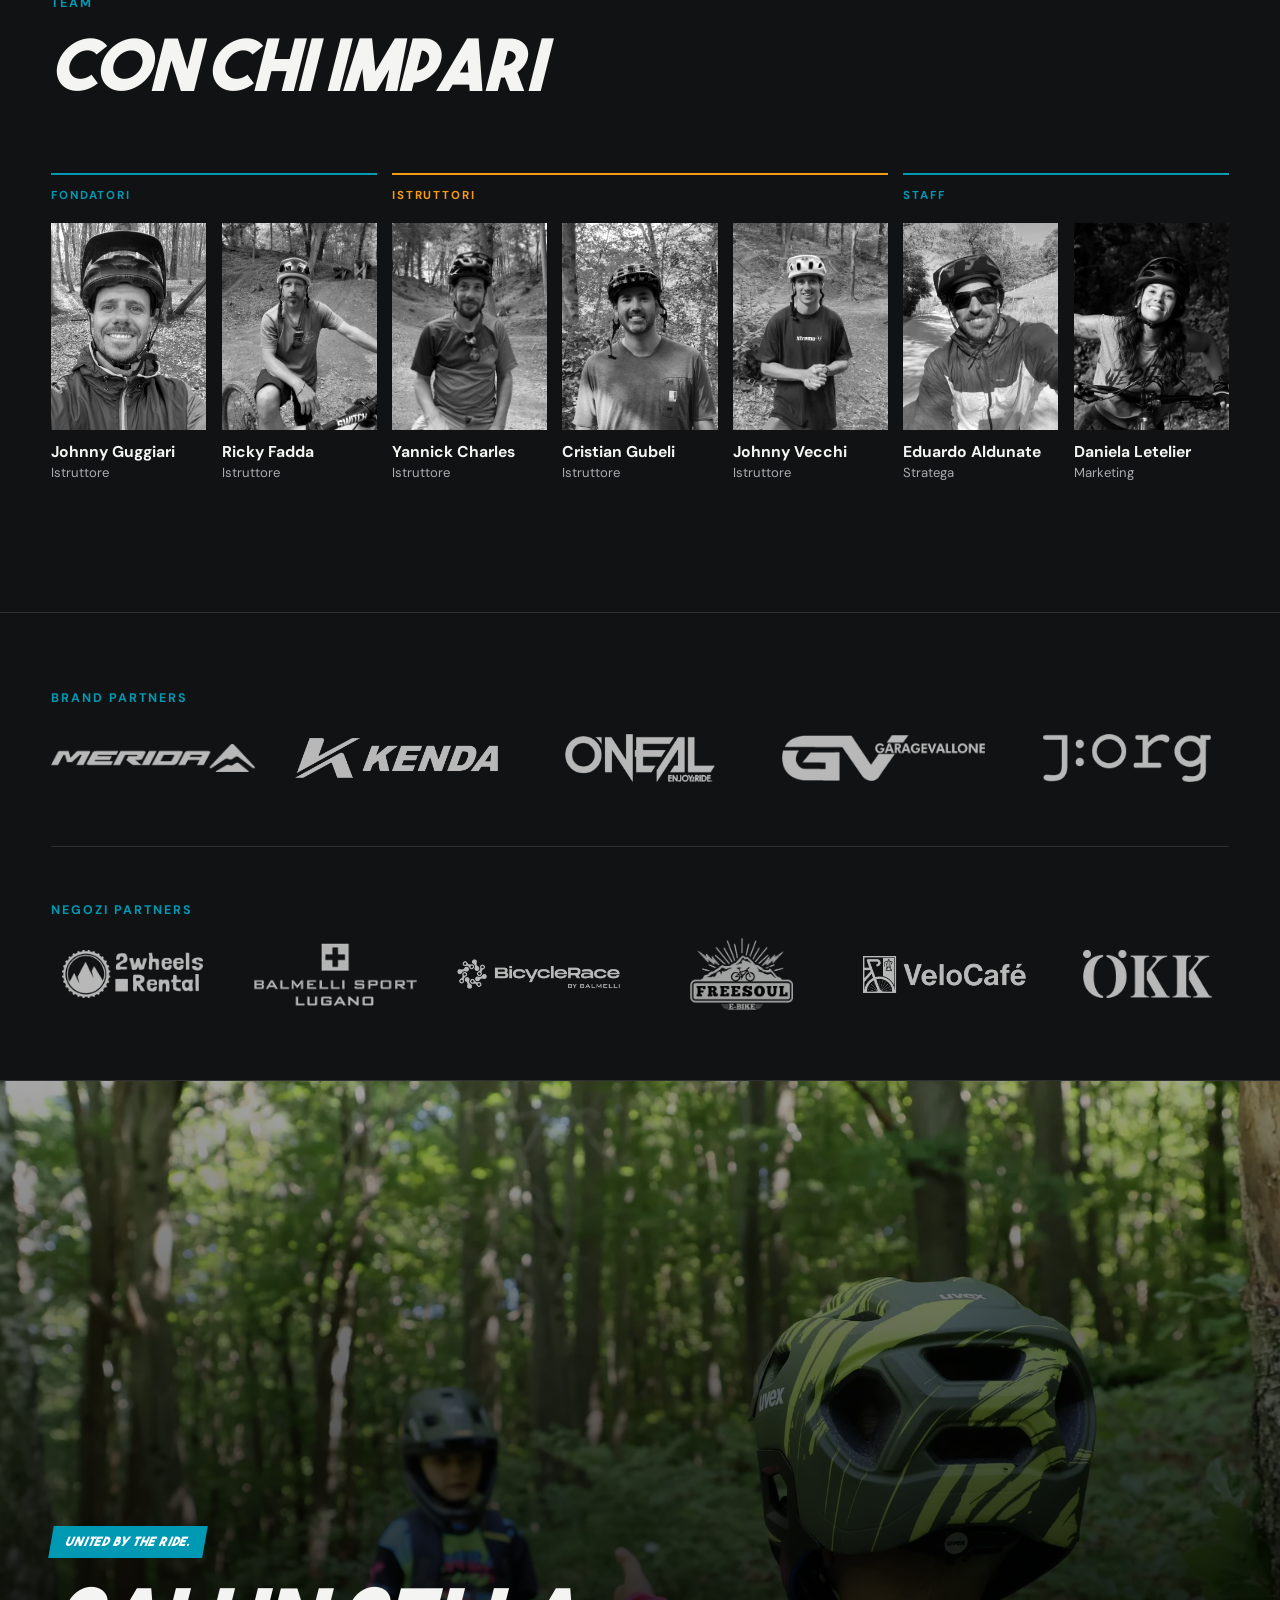
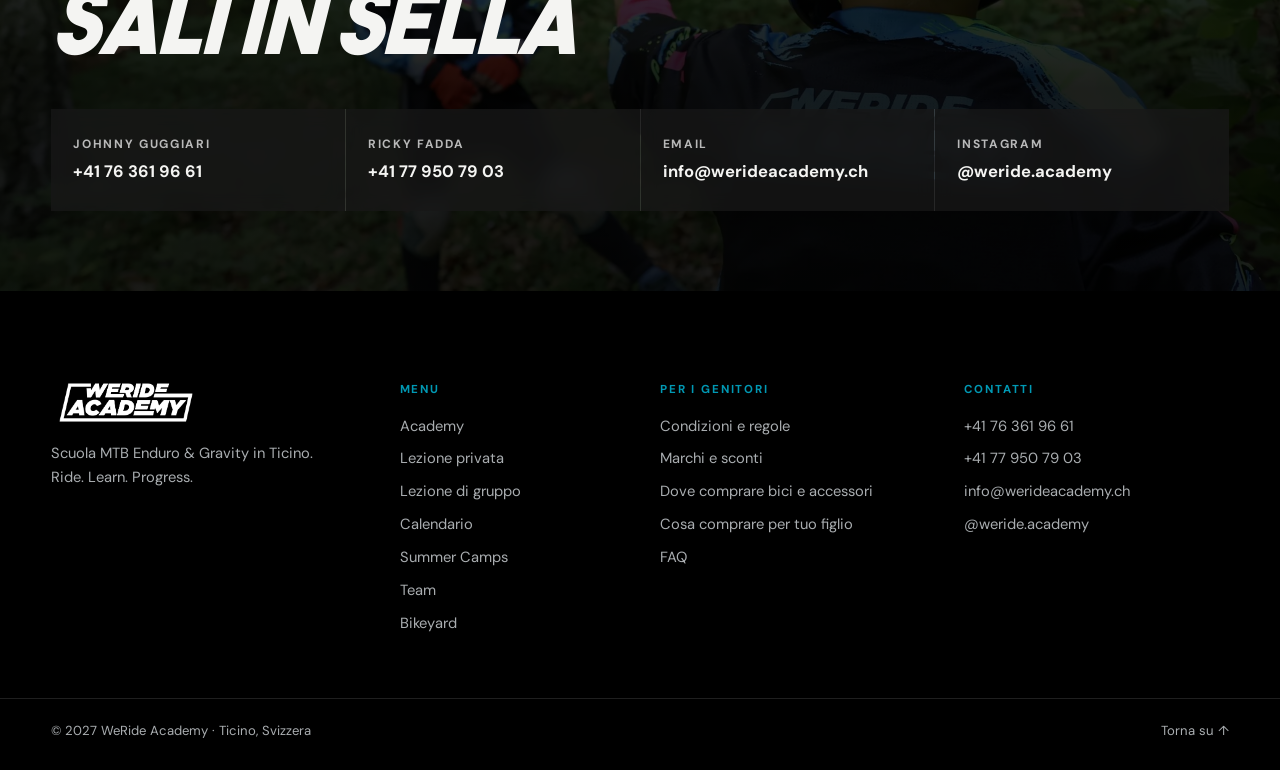
==== commit 902a8410: "Partner: BicycleRace by Balmelli dopo Balmelli in home e Genitori Co-Authored-By: Claude Opus 5.5 <n" ====
--- a/index.html
+++ b/index.html
@@ -285,6 +285,7 @@
         <ul class="sponsor-row">
           <li><a href="https://2wheelsrental.com" target="_blank" rel="noopener"><img src="assets/sponsors/2wheels.png" alt="2wheels Rental" loading="lazy"></a></li>
           <li class="logo-lg"><a href="https://www.balmelli-sport.ch/" target="_blank" rel="noopener"><img src="assets/sponsors/balmelli.png" alt="Balmelli Sport Lugano" loading="lazy"></a></li>
+          <li><a href="https://bicyclerace.ch/" target="_blank" rel="noopener"><img src="assets/sponsors/bicyclerace.png" alt="BicycleRace by Balmelli Lugano" loading="lazy"></a></li>
           <li class="logo-invert"><a href="https://www.ebikefreesoul.ch/" target="_blank" rel="noopener"><img src="assets/sponsors/freesoul.png" alt="Freesoul E-Bike Balerna" loading="lazy"></a></li>
           <li><a href="https://velo-cafe.cc/" target="_blank" rel="noopener"><img src="assets/sponsors/velocafe.png" alt="Velo Café Giubiasco" loading="lazy"></a></li>
           <li><img src="assets/sponsors/oekk.png" alt="ÖKK" loading="lazy"></li>
--- a/css/style.css
+++ b/css/style.css
@@ -490,6 +490,8 @@
 .maintenance .partner-group { padding-top: 48px; border-top: 1px solid var(--line); }
 /* righe con 4 loghi */
 .sponsor-row:has(> li:nth-child(4):last-child) li { flex-basis: calc((100% - 3 * 40px) / 4); }
+/* righe con 6 loghi: tutti su una riga */
+.sponsor-row:has(> li:nth-child(6):last-child) li { flex-basis: calc((100% - 5 * 40px) / 6); }
 /* logo illustrato a colori (Nord vs Sud): niente silhouette, solo scala di grigi */
 .sponsor-row .logo-lg img { height: 68px; }
 /* logo a badge con scritte bianche su fondo nero (Freesoul): invertito, le scritte restano leggibili */
@@ -694,6 +696,7 @@
   .camps { align-items: flex-end; }
   .sponsor-row { justify-content: center; gap: 32px 24px; }
   .sponsor-row li { flex-basis: calc((100% - 2 * 24px) / 3); }
+  .sponsor-row:has(> li:nth-child(6):last-child) li { flex-basis: calc((100% - 2 * 24px) / 3); }
   .sponsor-row img { height: 38px; }
   .bikeyard-shade { background: linear-gradient(180deg, rgba(0,0,0,.3), rgba(0,0,0,.85)); }
   .bikeyard { align-items: flex-end; padding-bottom: 64px; }
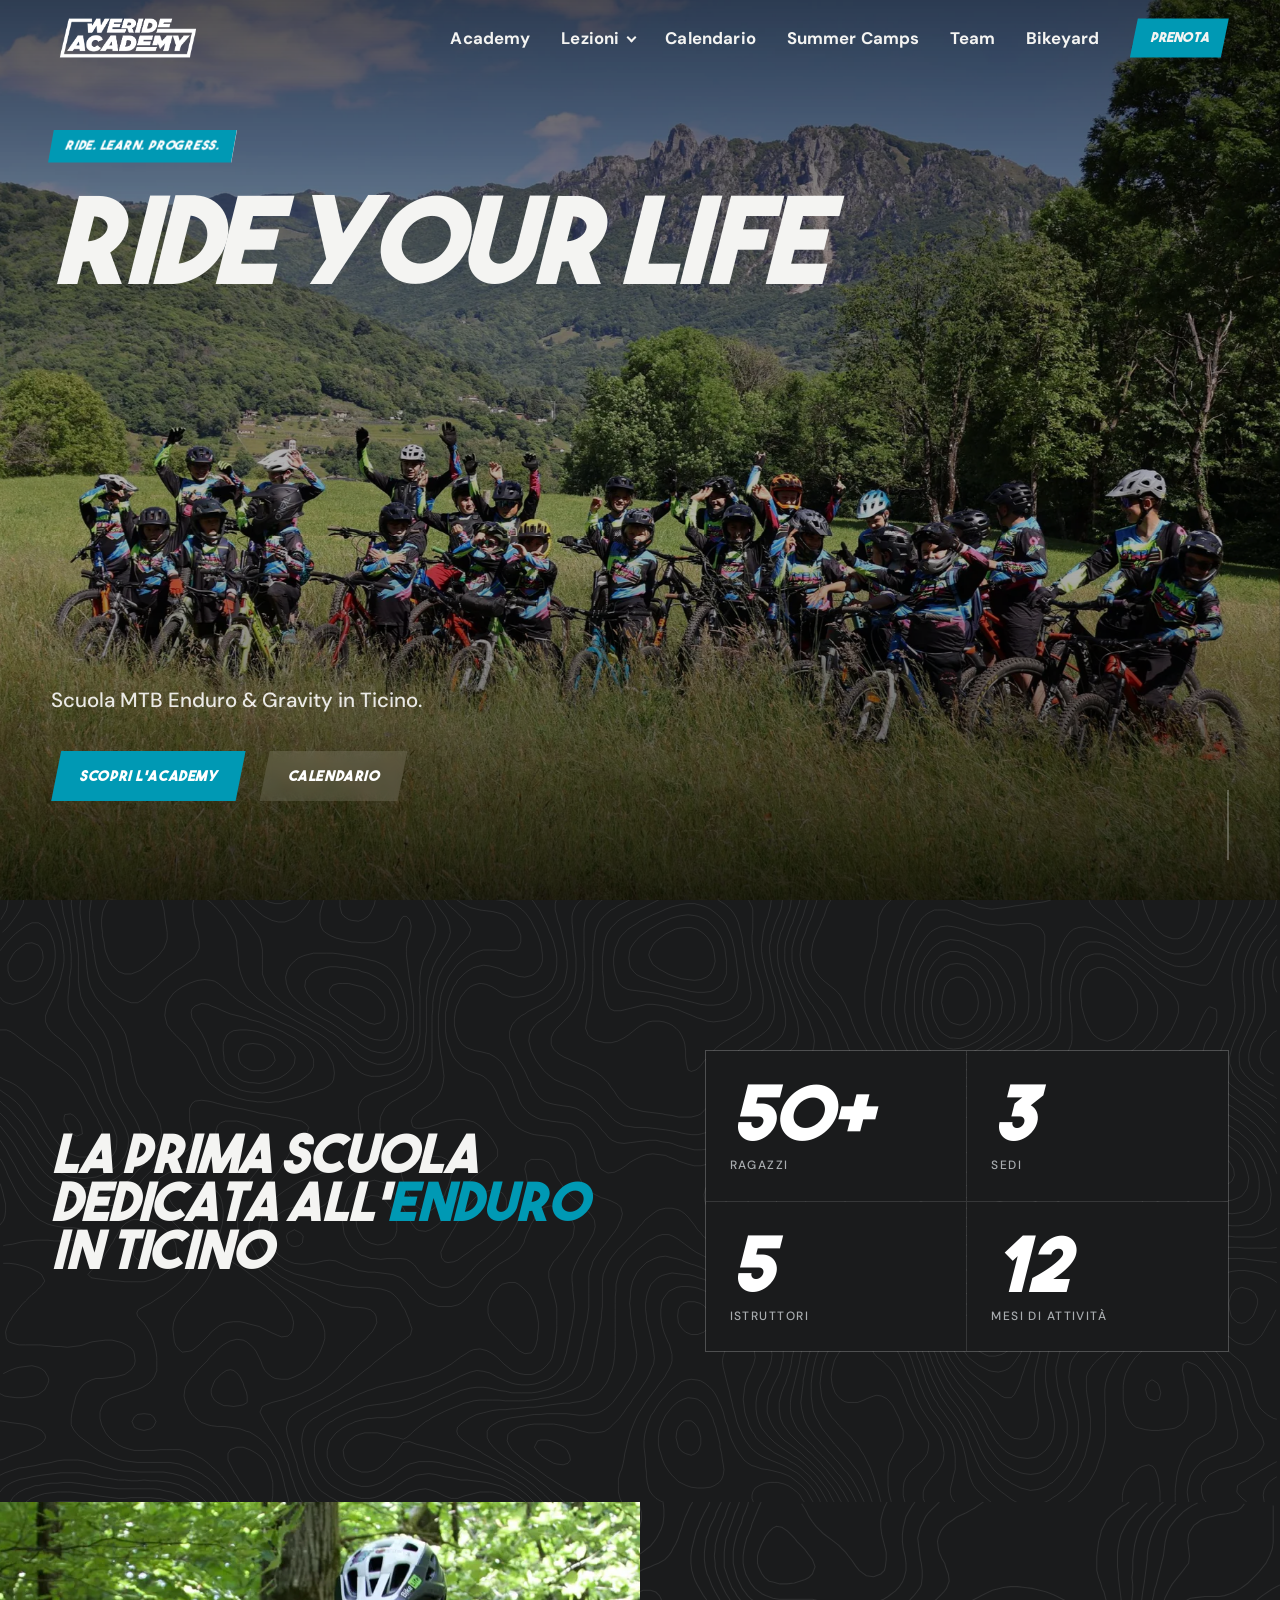
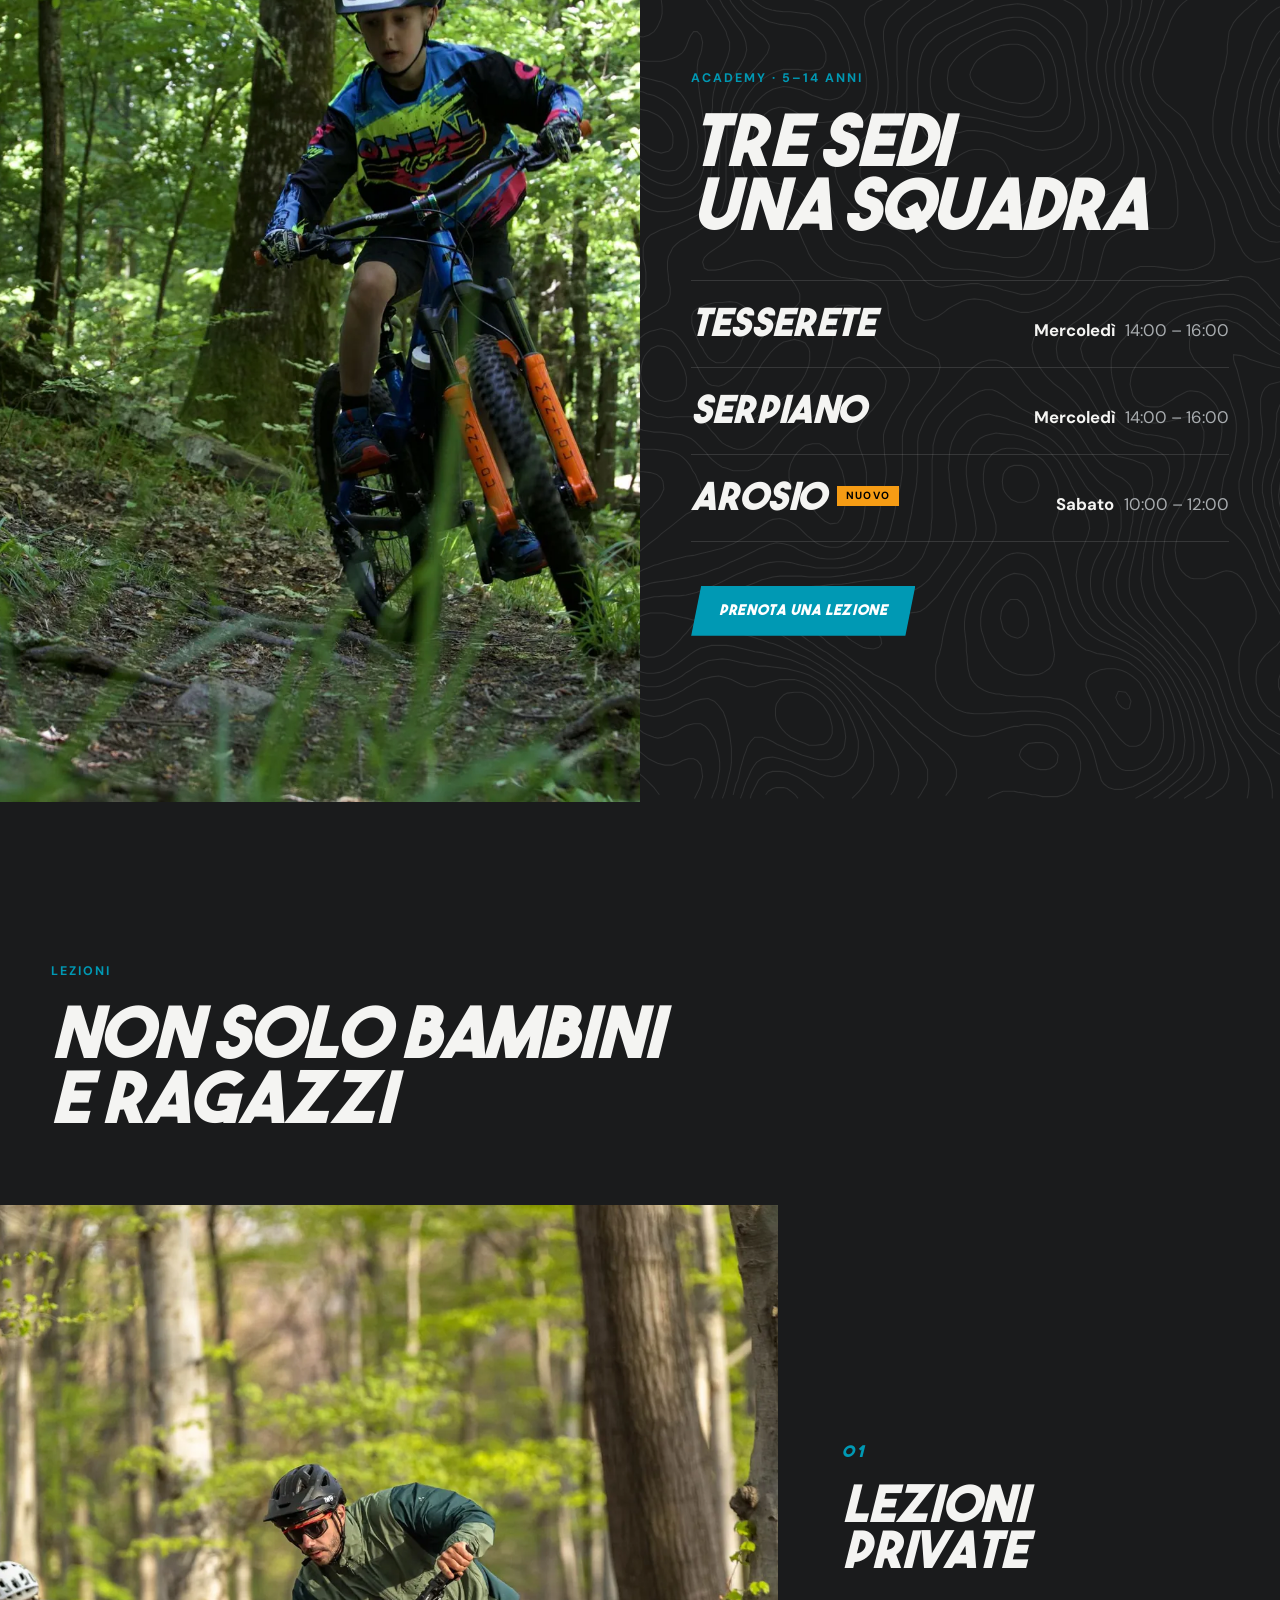
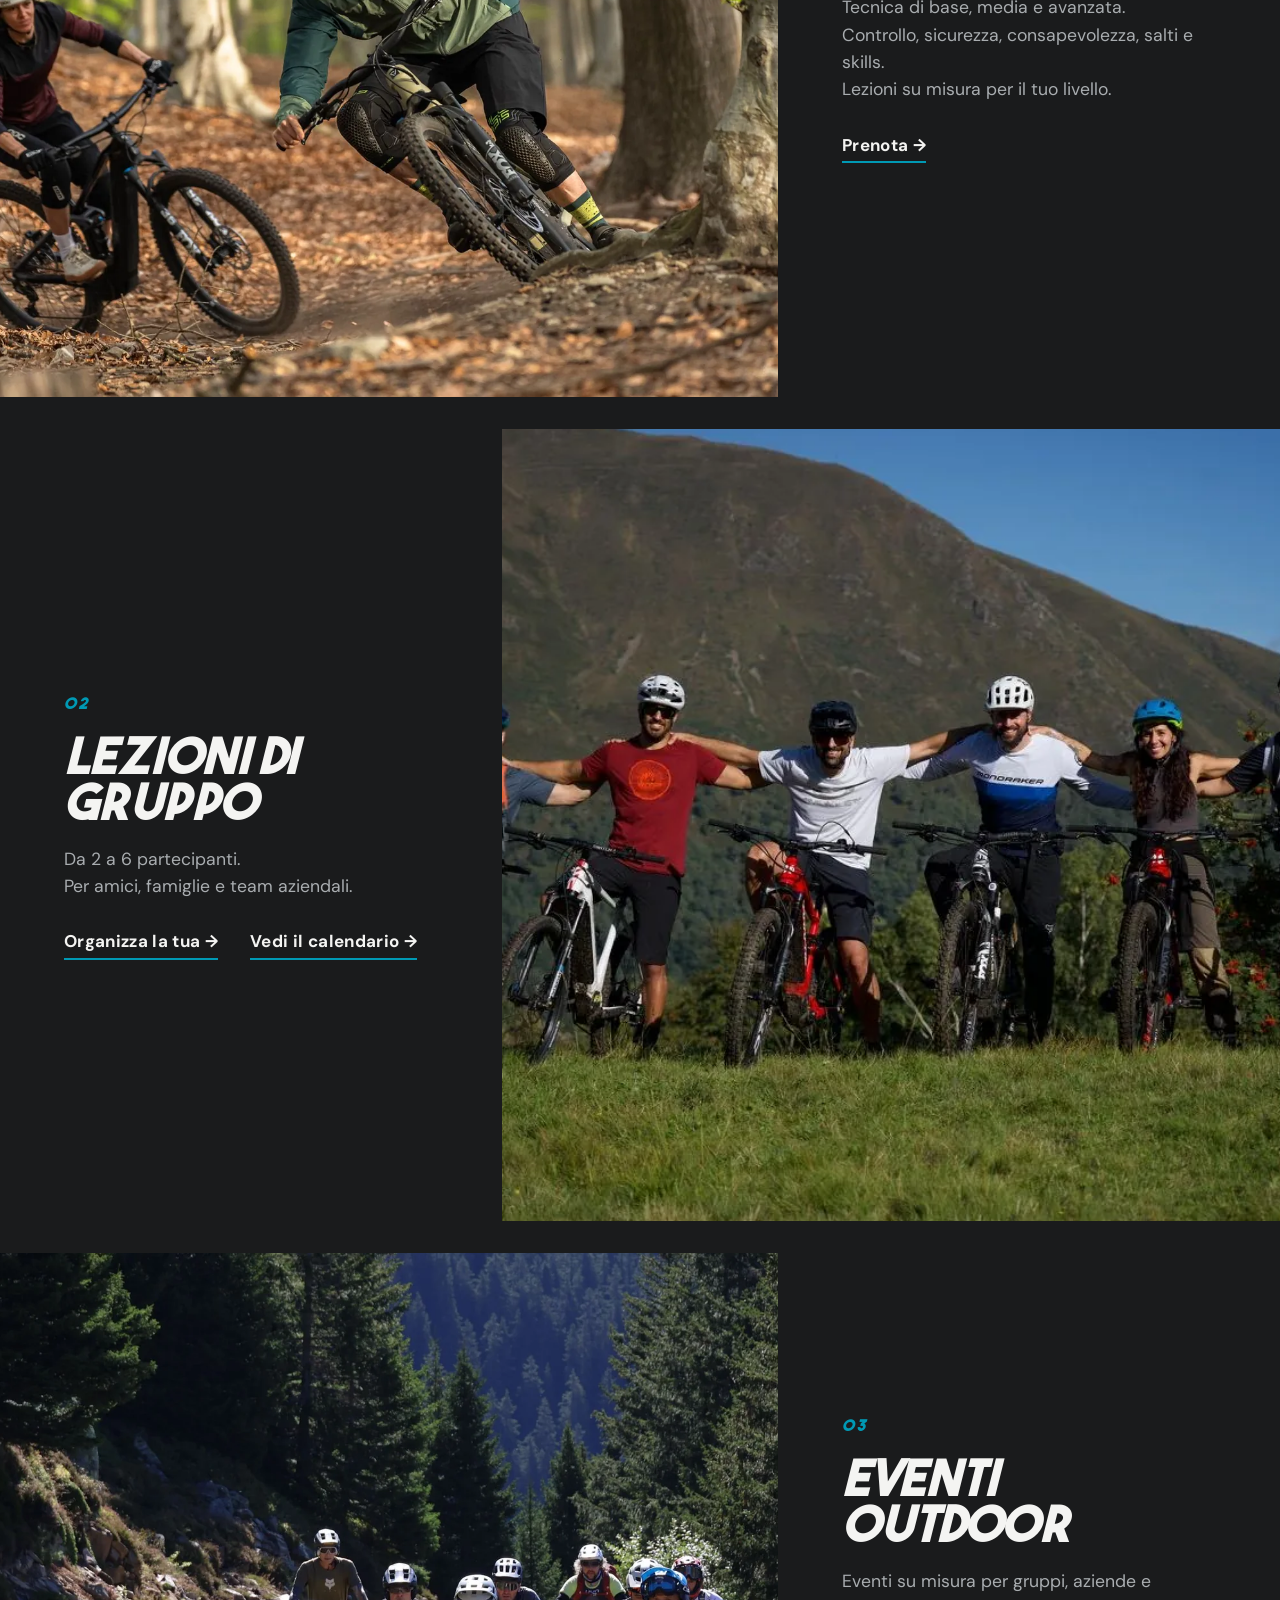
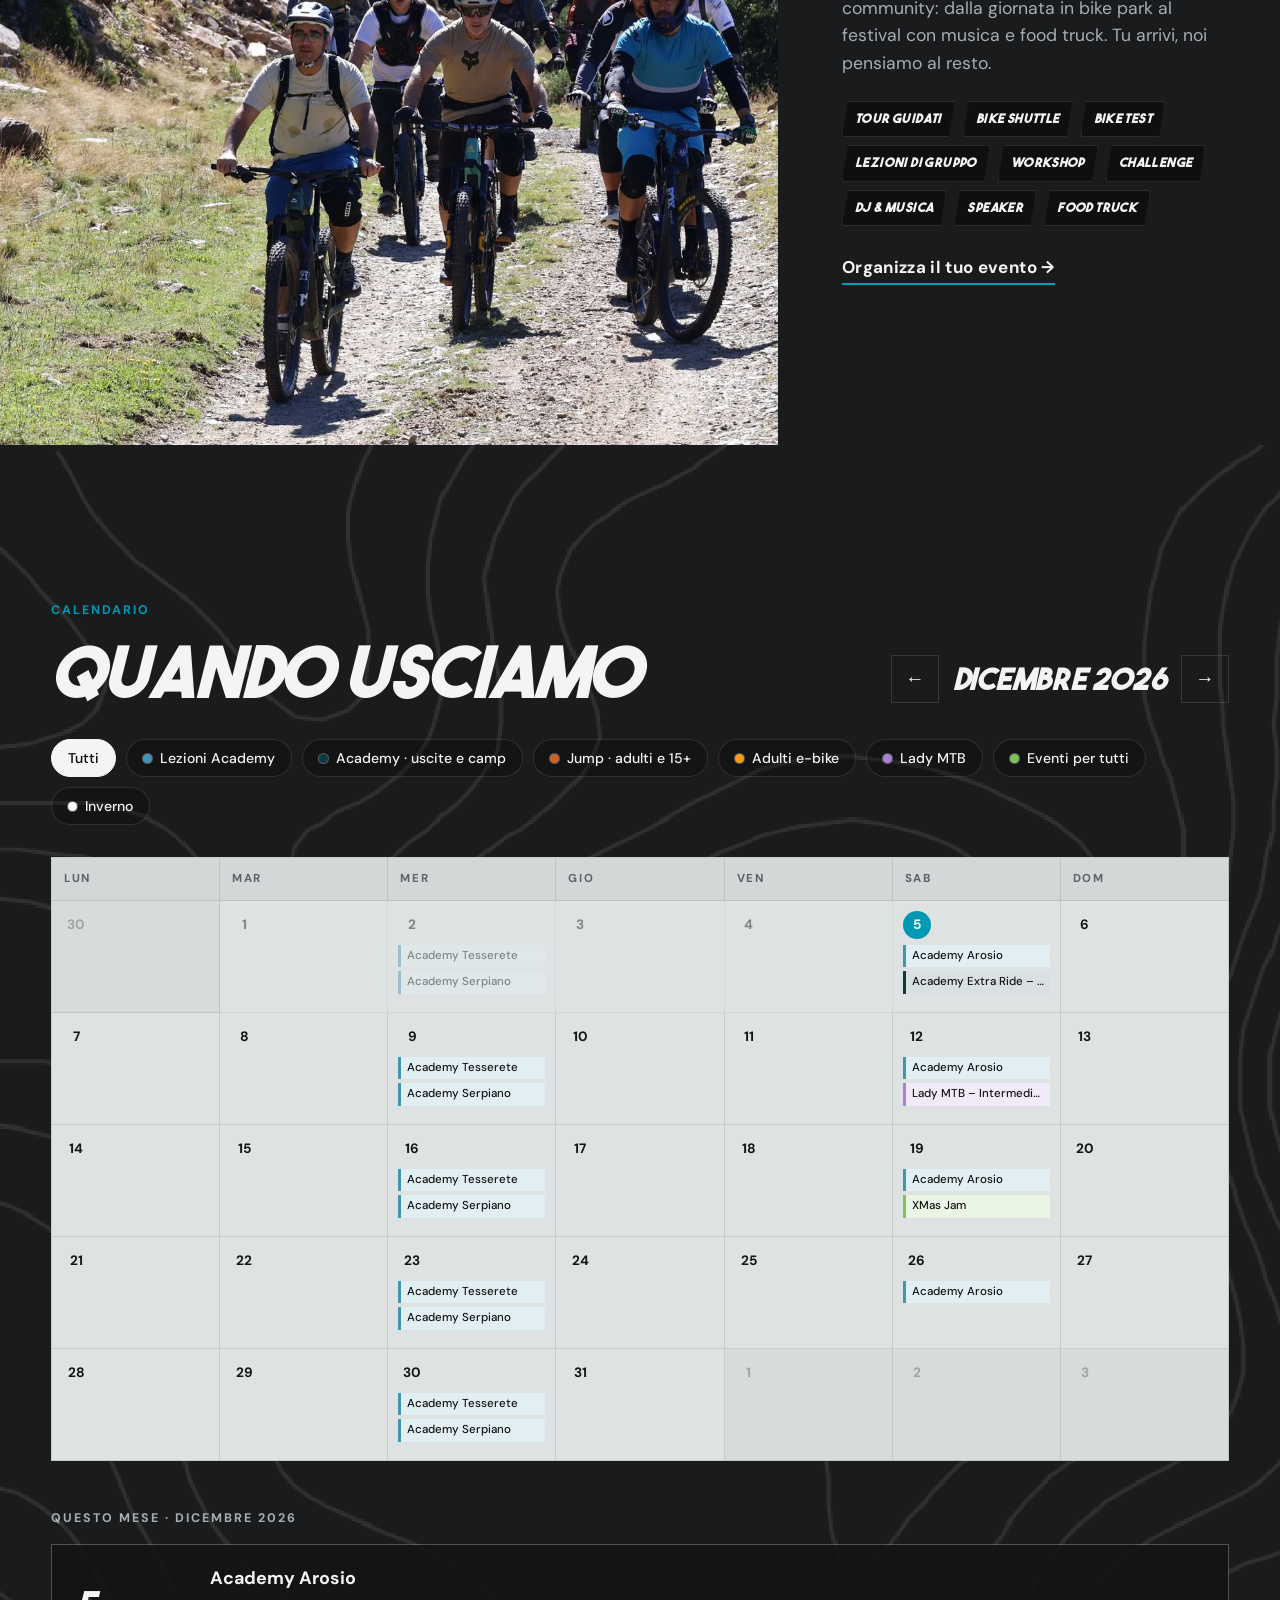
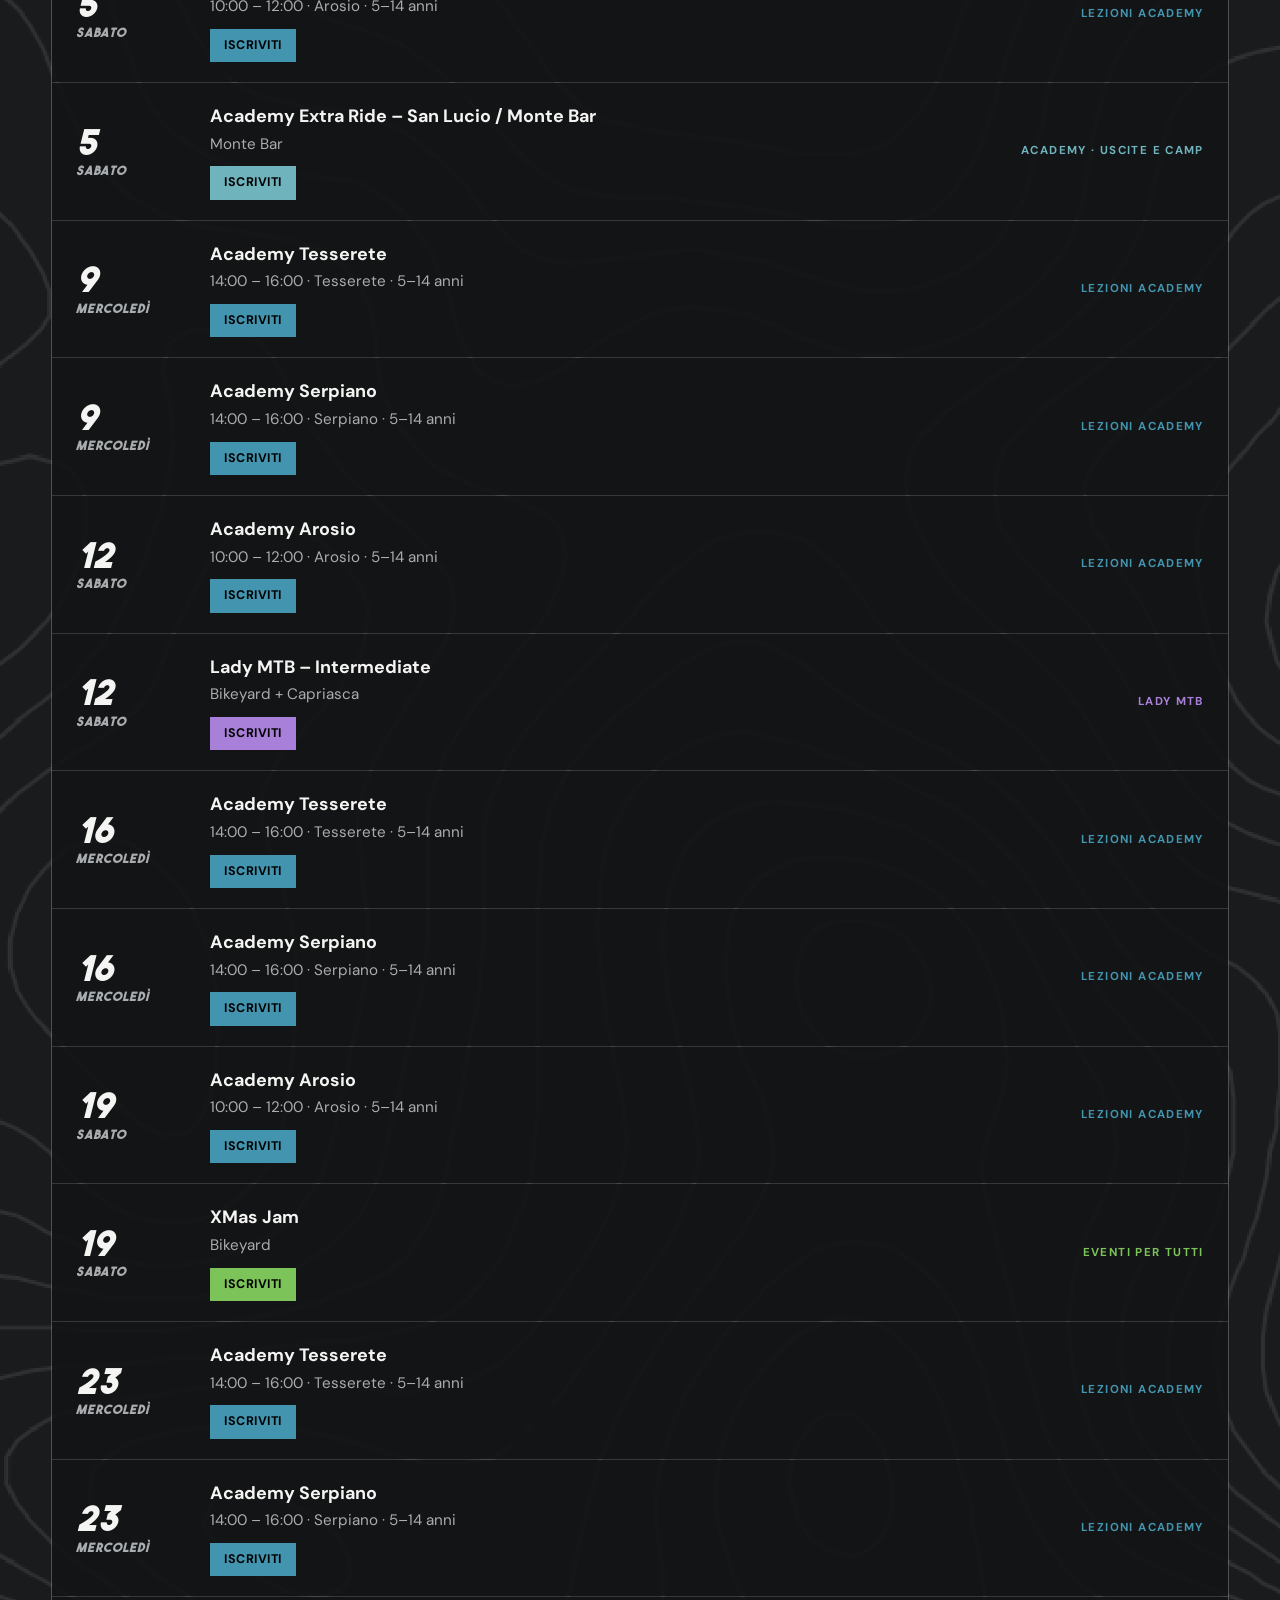
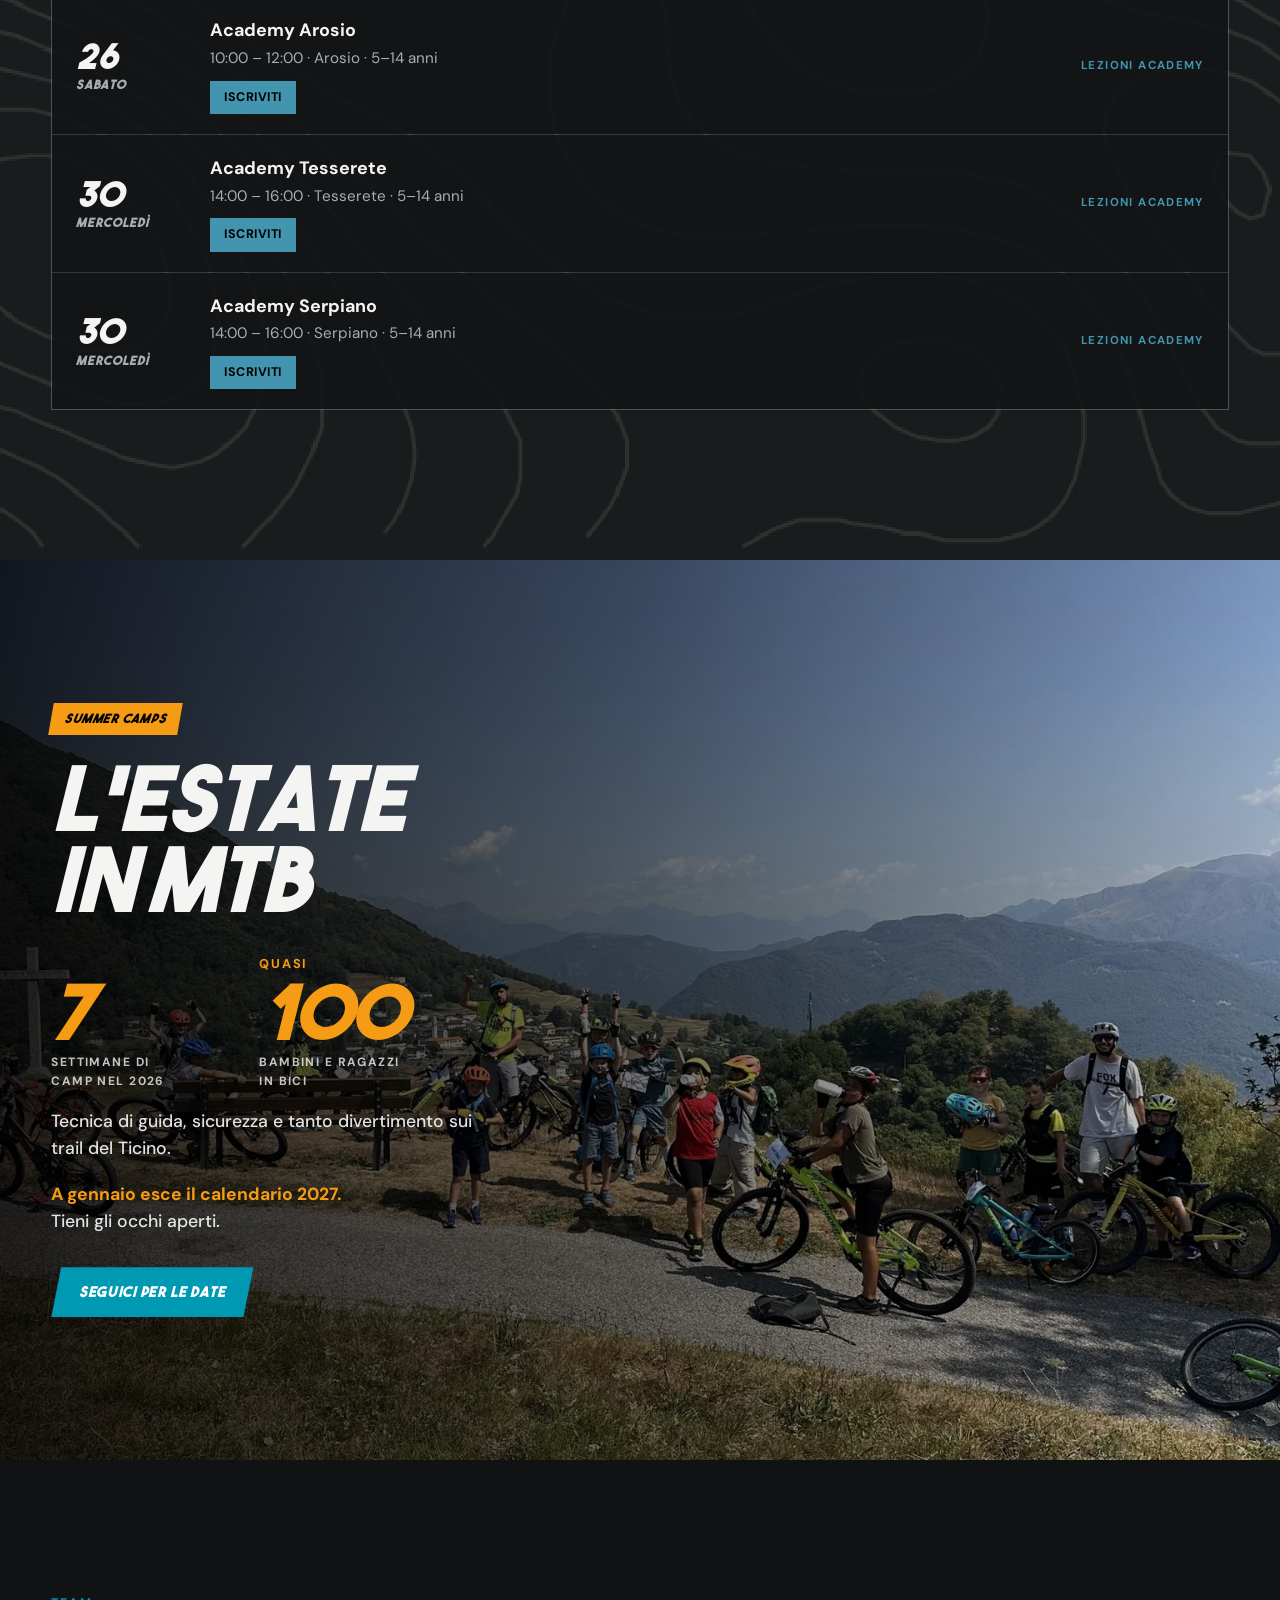
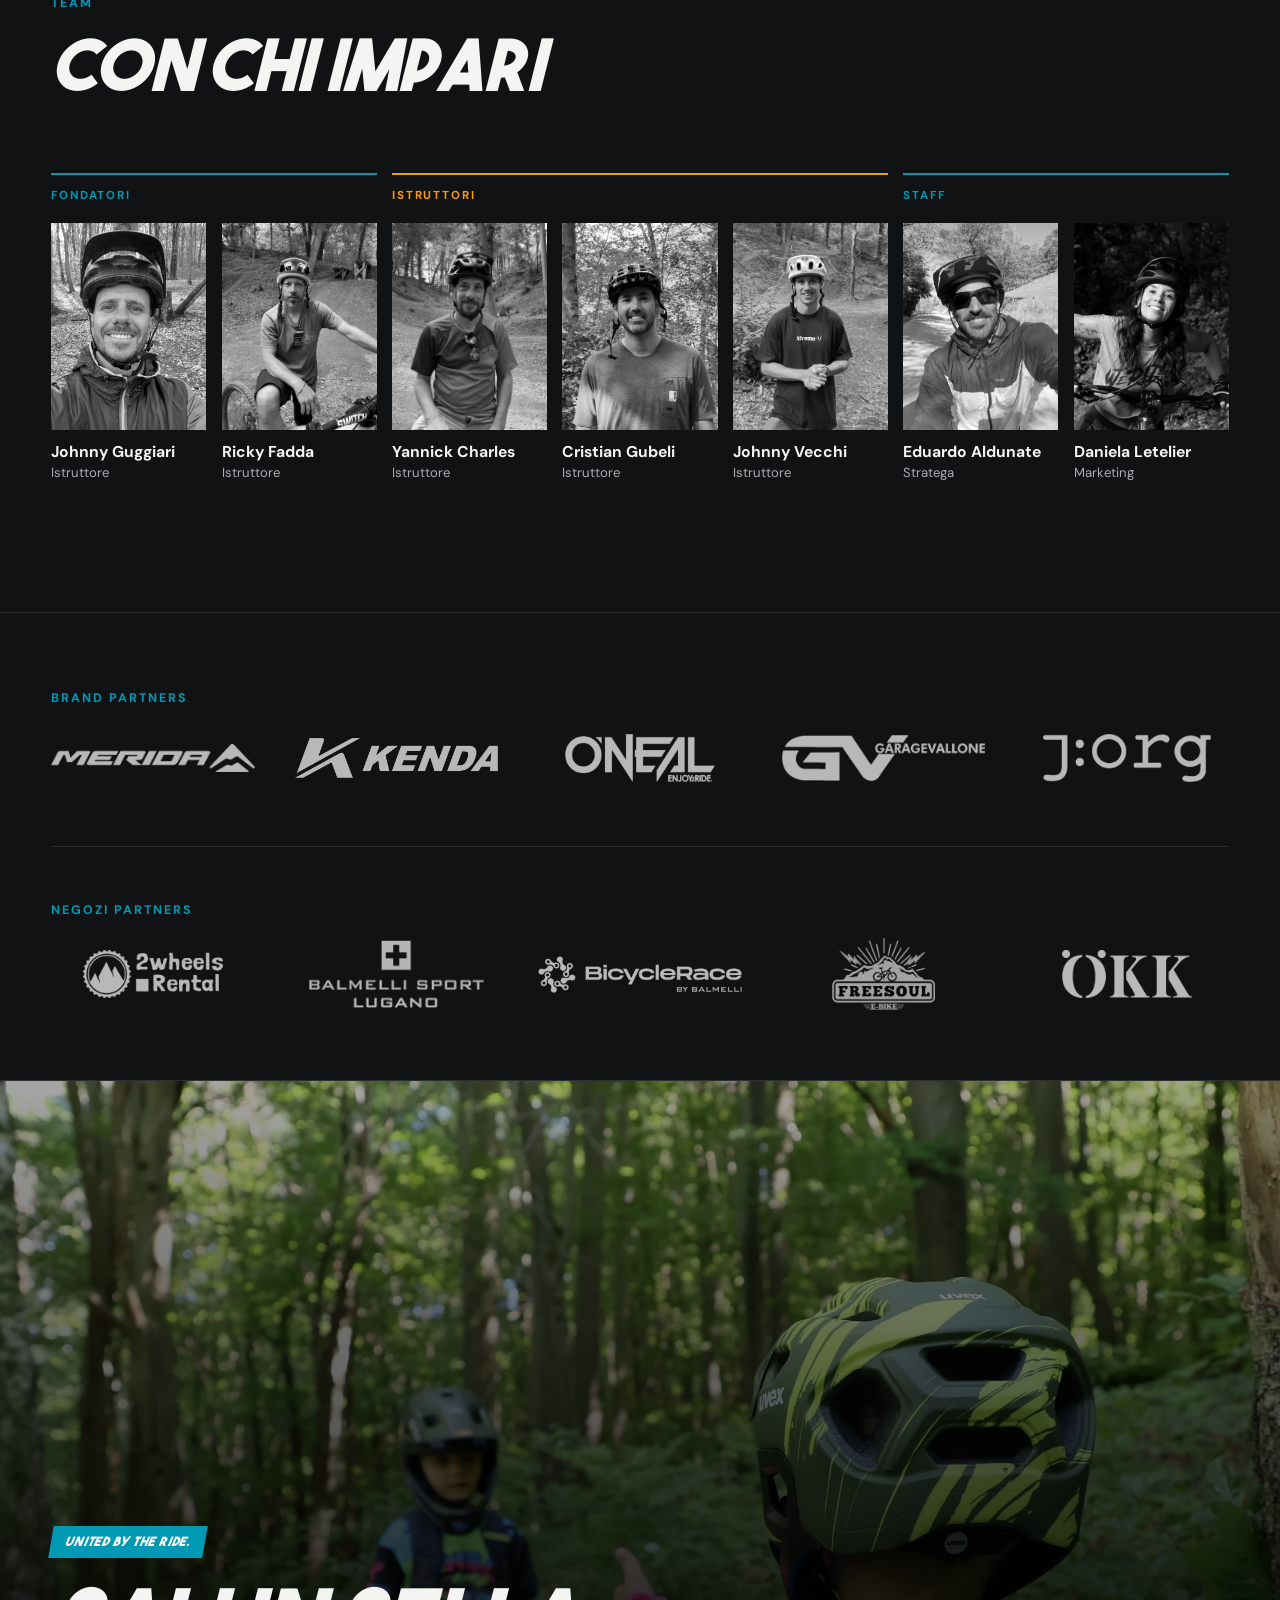
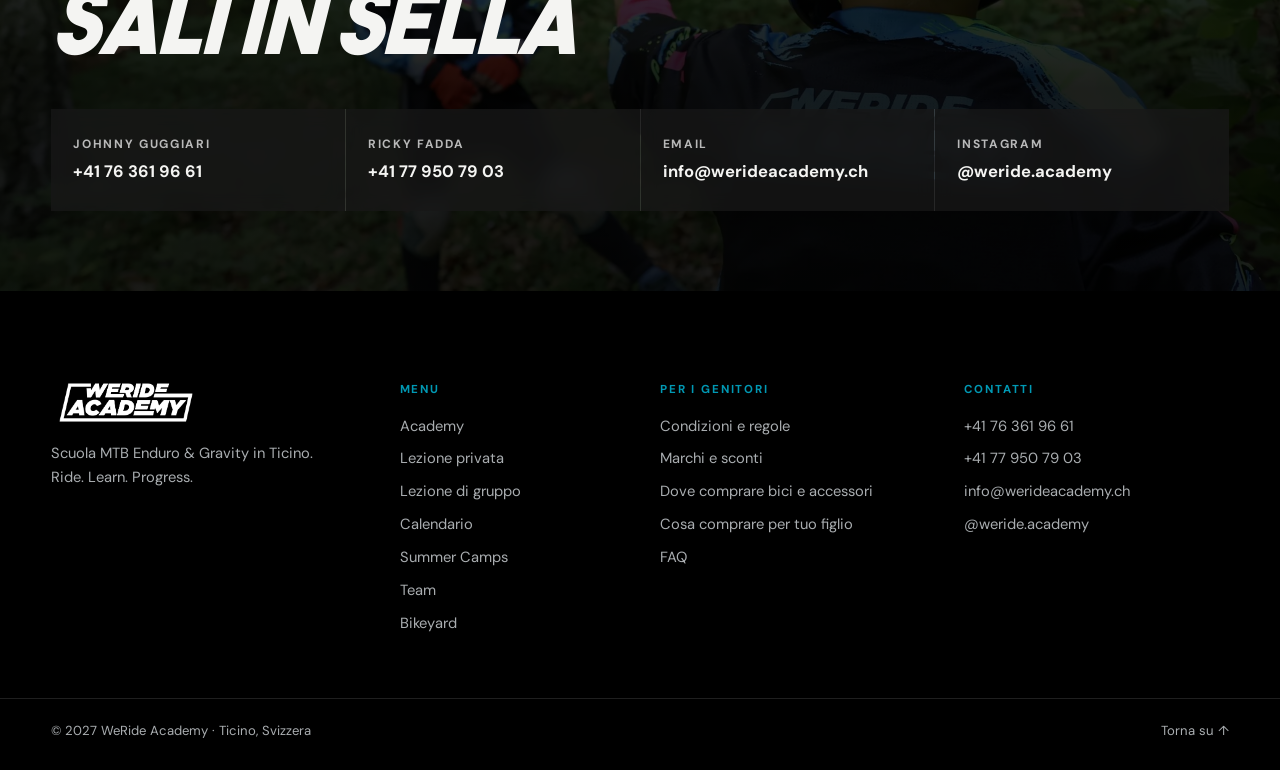
==== commit d97444f1: "Partner: Velo Café nascosto per il momento in home e Genitori Co-Authored-By: Claude Opus 5.5 <norep" ====
--- a/index.html
+++ b/index.html
@@ -287,7 +287,9 @@
           <li class="logo-lg"><a href="https://www.balmelli-sport.ch/" target="_blank" rel="noopener"><img src="assets/sponsors/balmelli.png" alt="Balmelli Sport Lugano" loading="lazy"></a></li>
           <li><a href="https://bicyclerace.ch/" target="_blank" rel="noopener"><img src="assets/sponsors/bicyclerace.png" alt="BicycleRace by Balmelli Lugano" loading="lazy"></a></li>
           <li class="logo-invert"><a href="https://www.ebikefreesoul.ch/" target="_blank" rel="noopener"><img src="assets/sponsors/freesoul.png" alt="Freesoul E-Bike Balerna" loading="lazy"></a></li>
+          <!-- Velo Café nascosto per il momento
           <li><a href="https://velo-cafe.cc/" target="_blank" rel="noopener"><img src="assets/sponsors/velocafe.png" alt="Velo Café Giubiasco" loading="lazy"></a></li>
+          -->
           <li><img src="assets/sponsors/oekk.png" alt="ÖKK" loading="lazy"></li>
         </ul>
       </div>
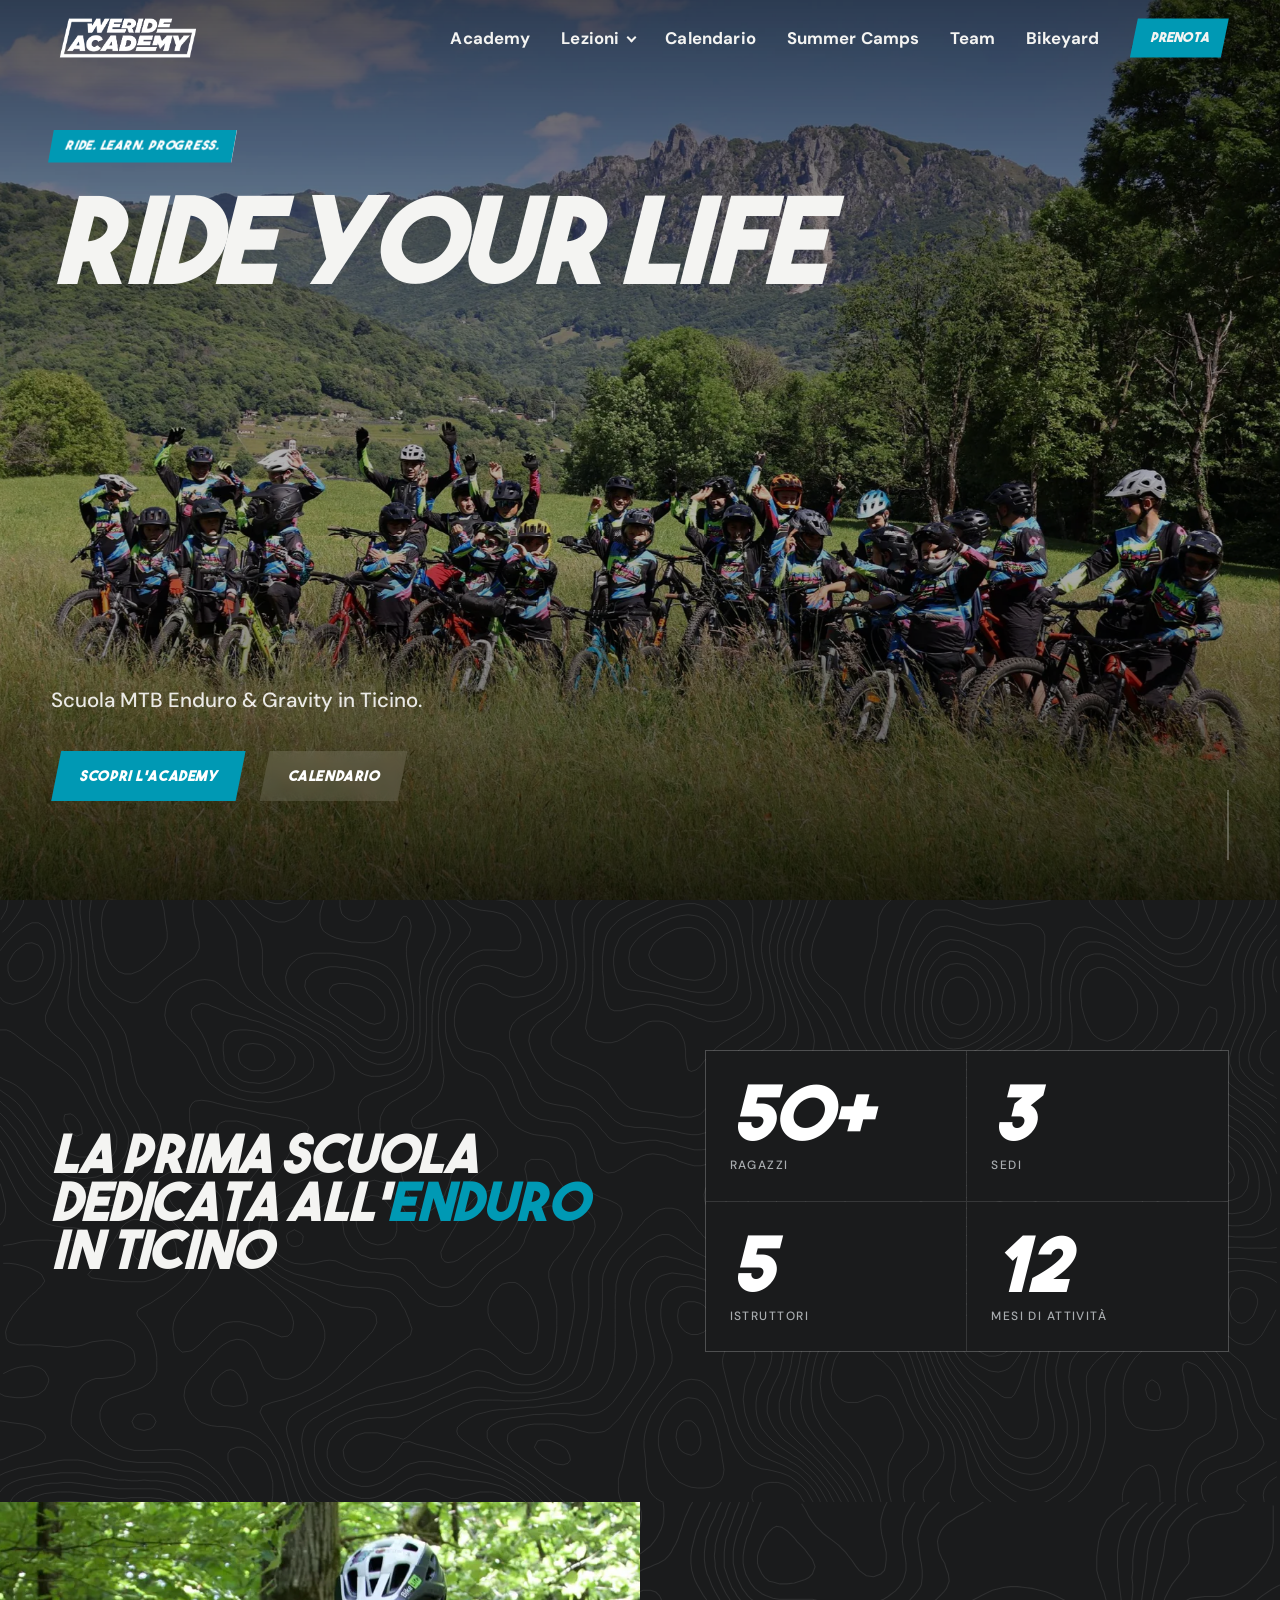
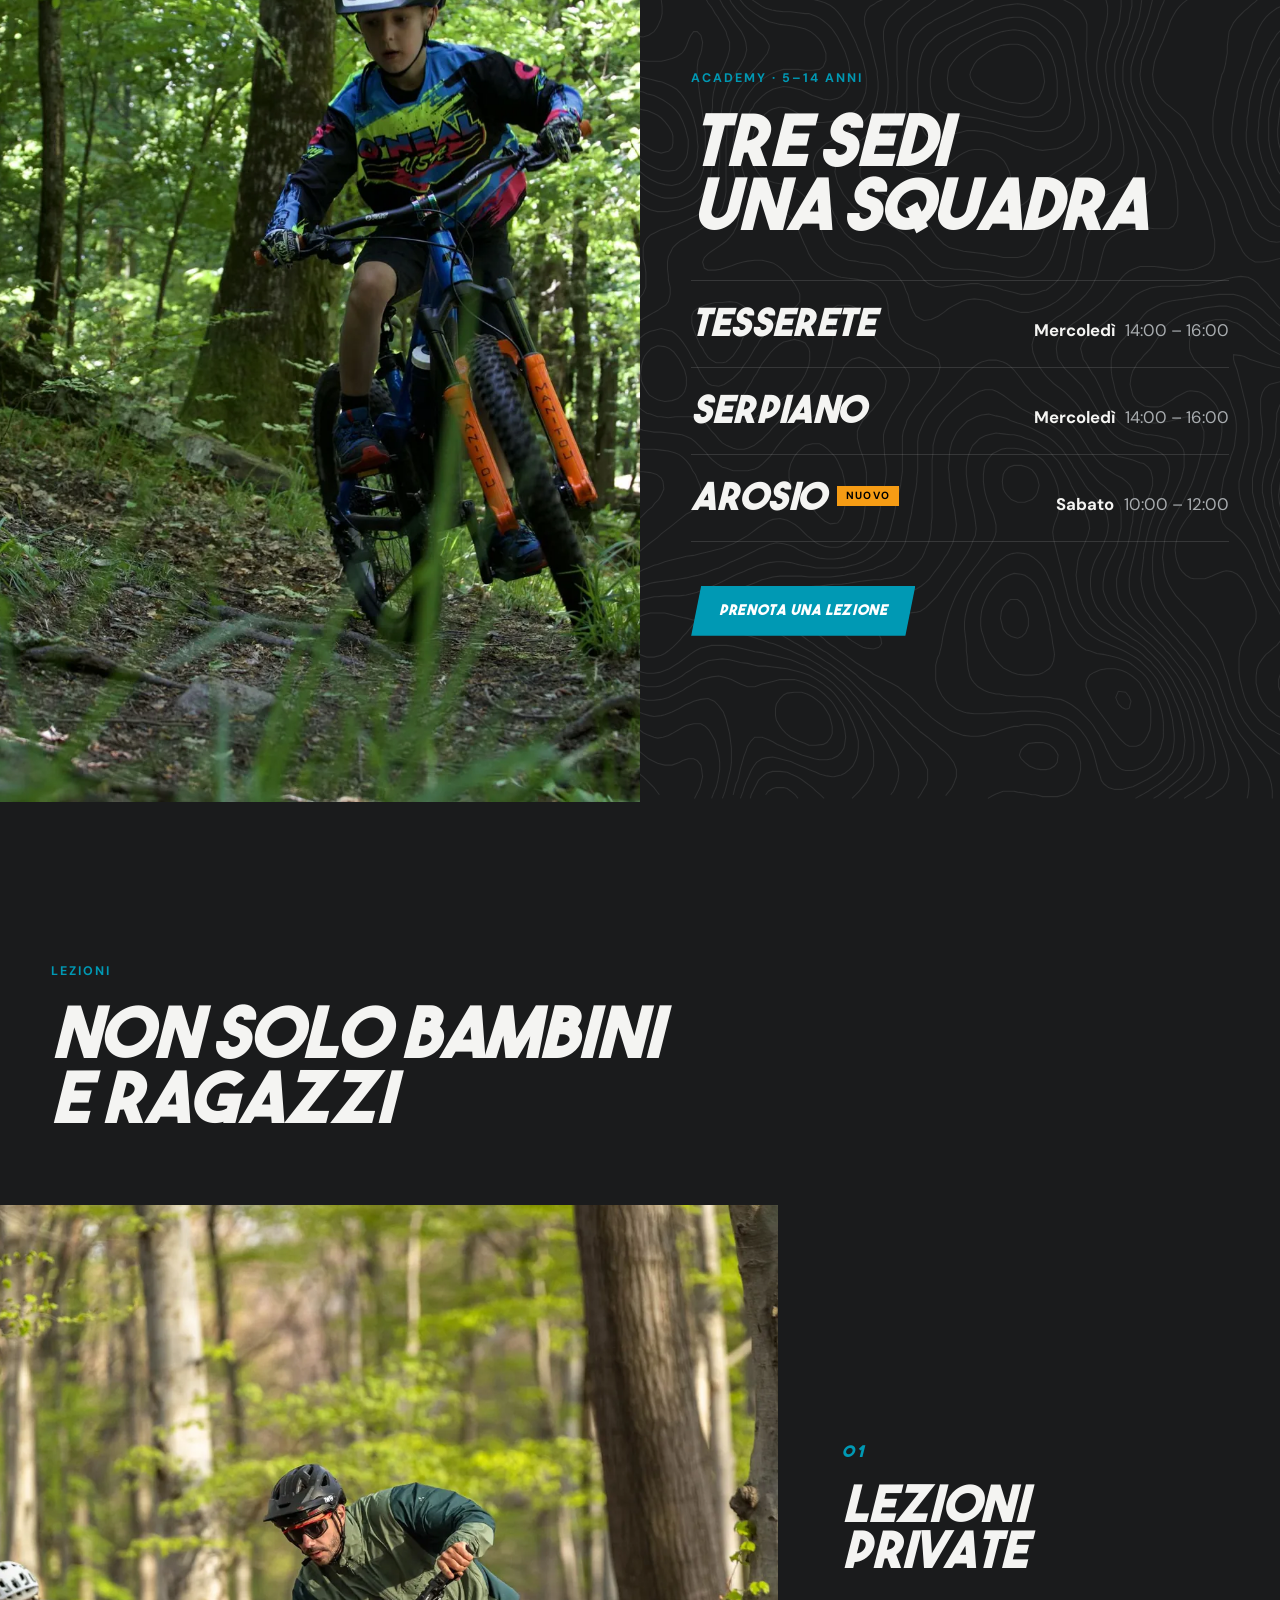
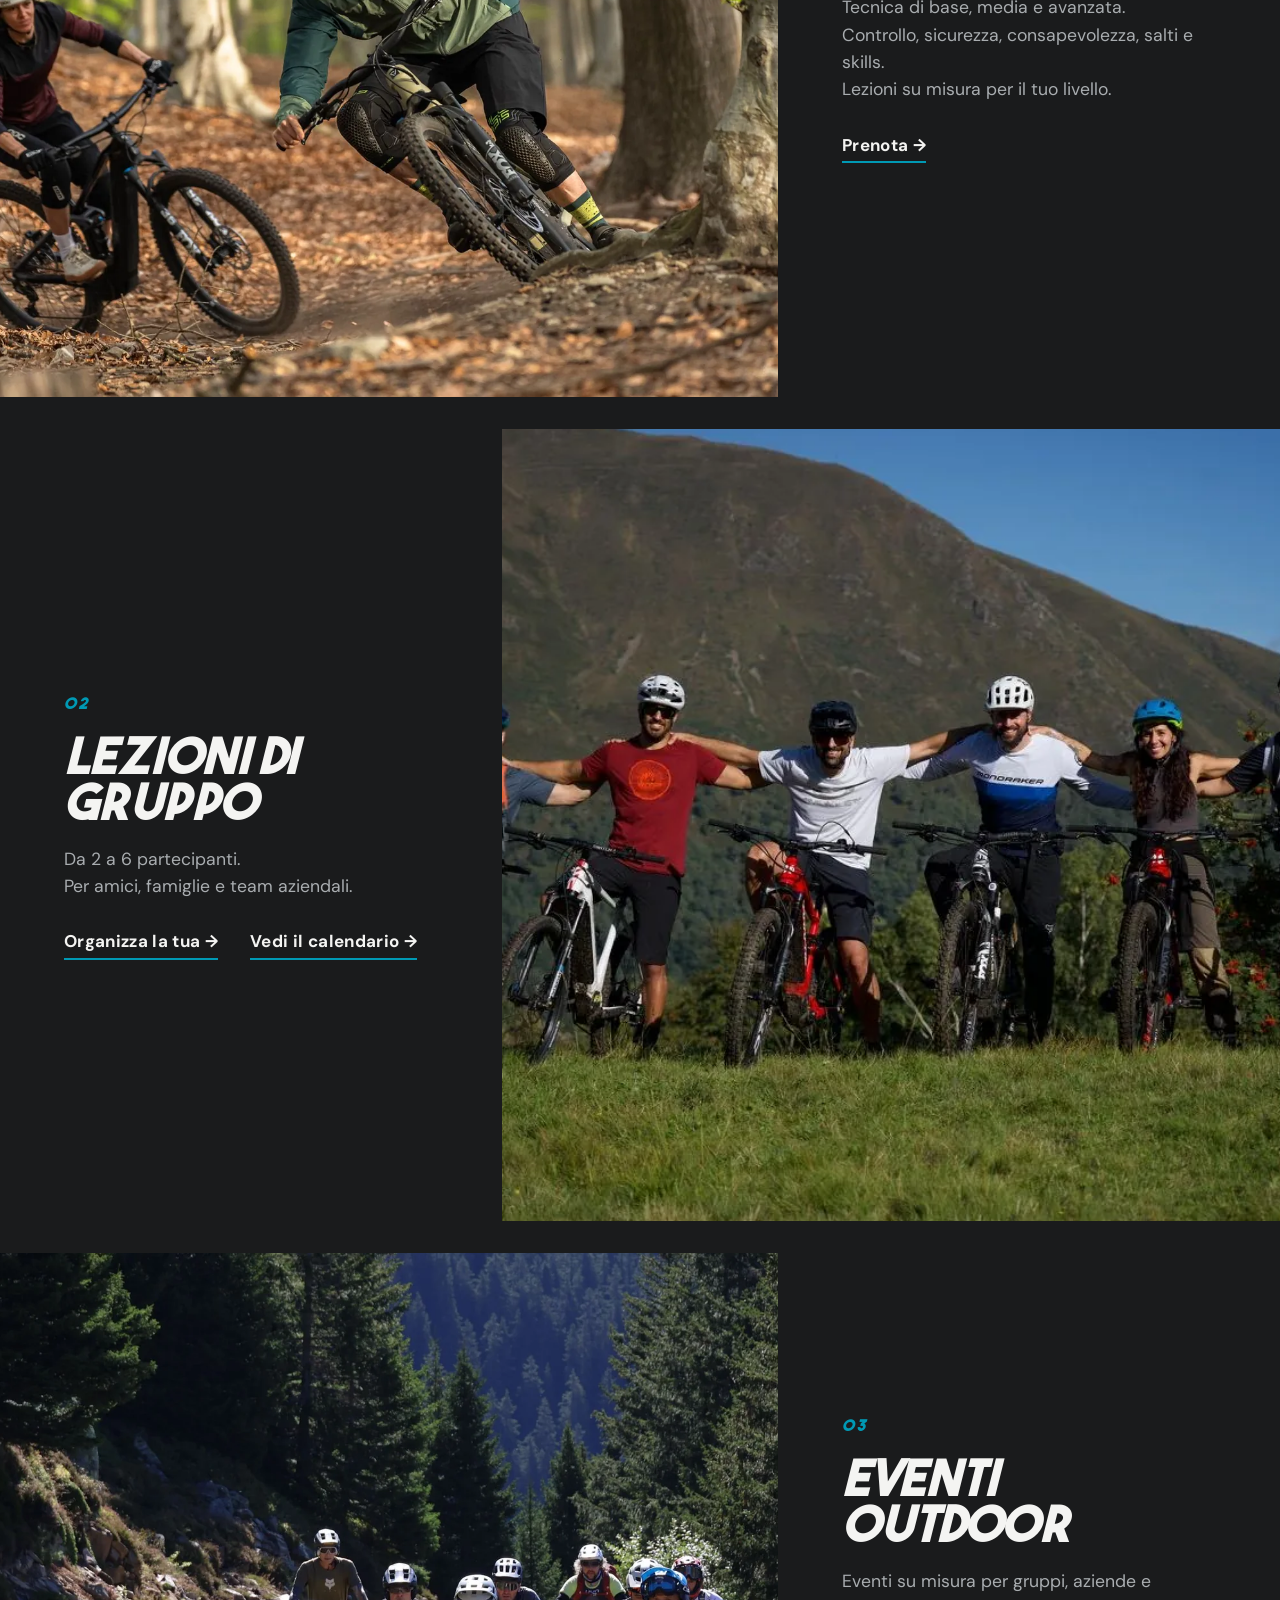
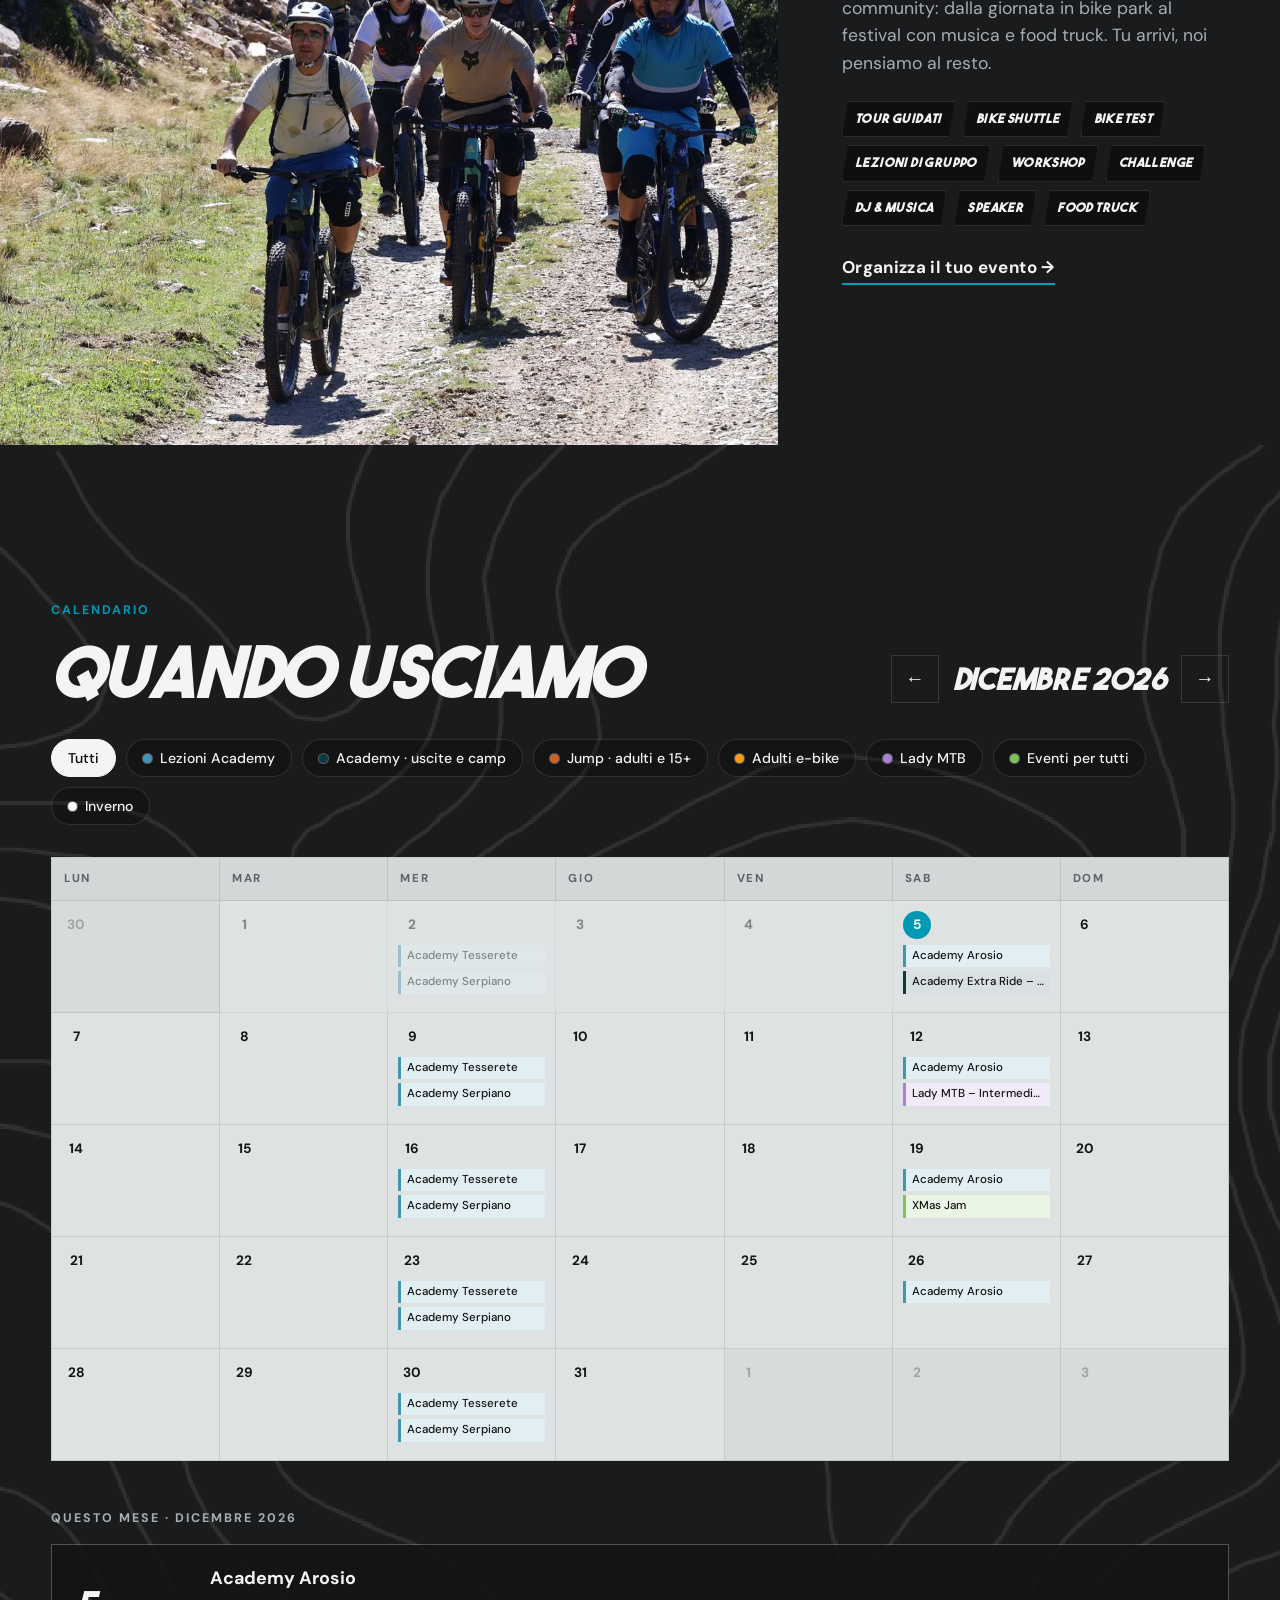
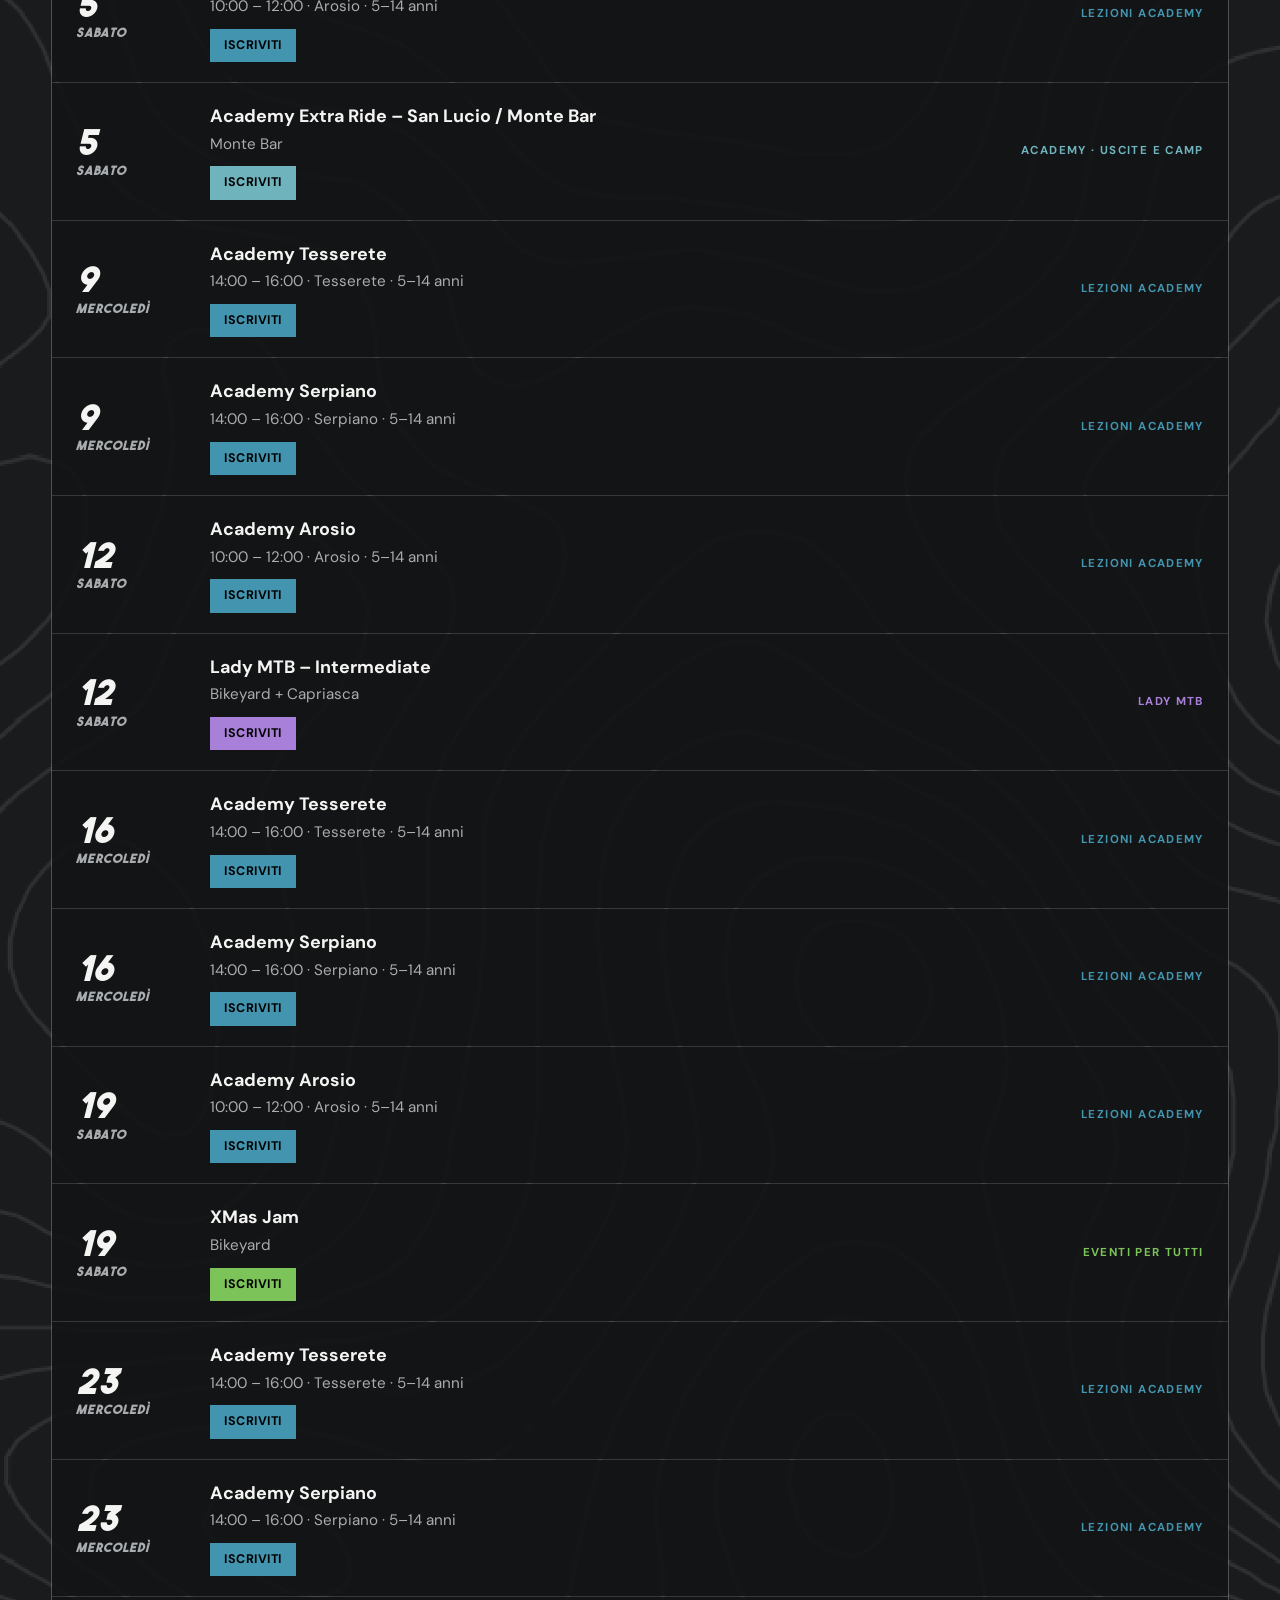
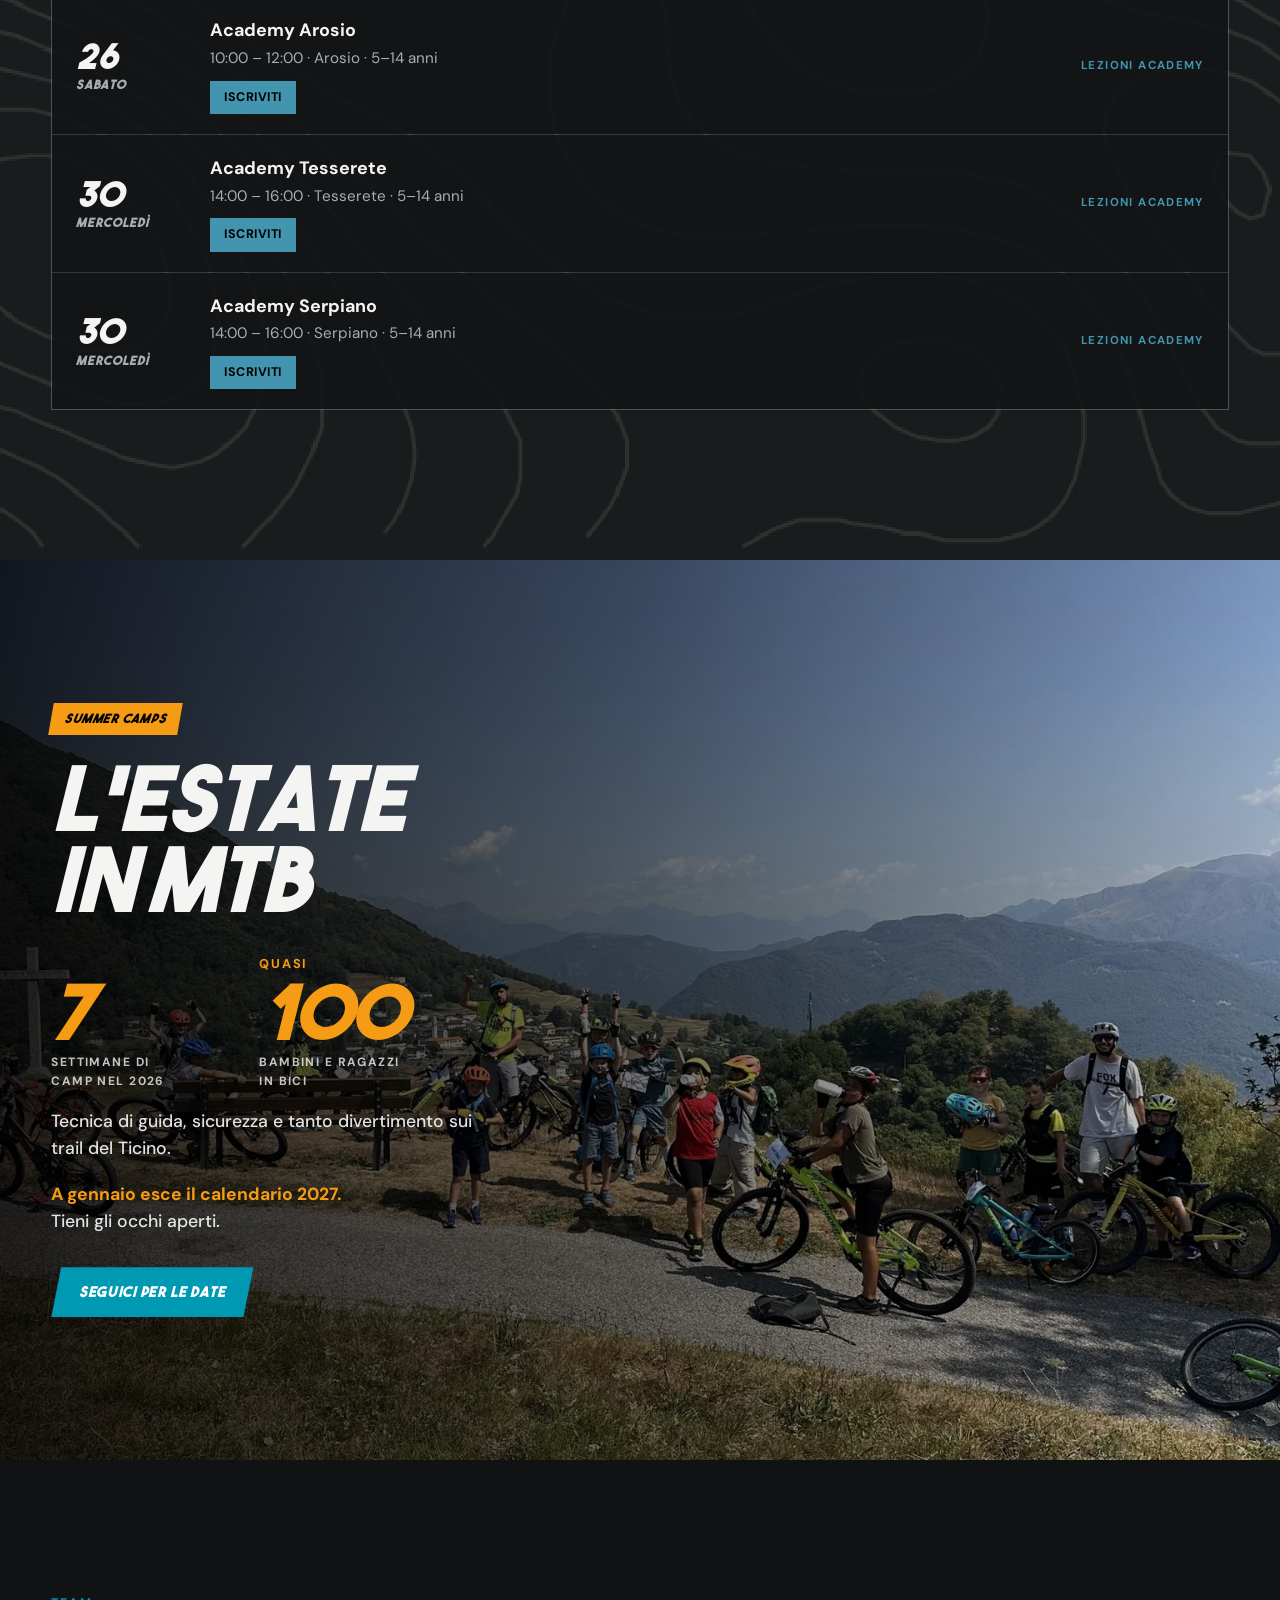
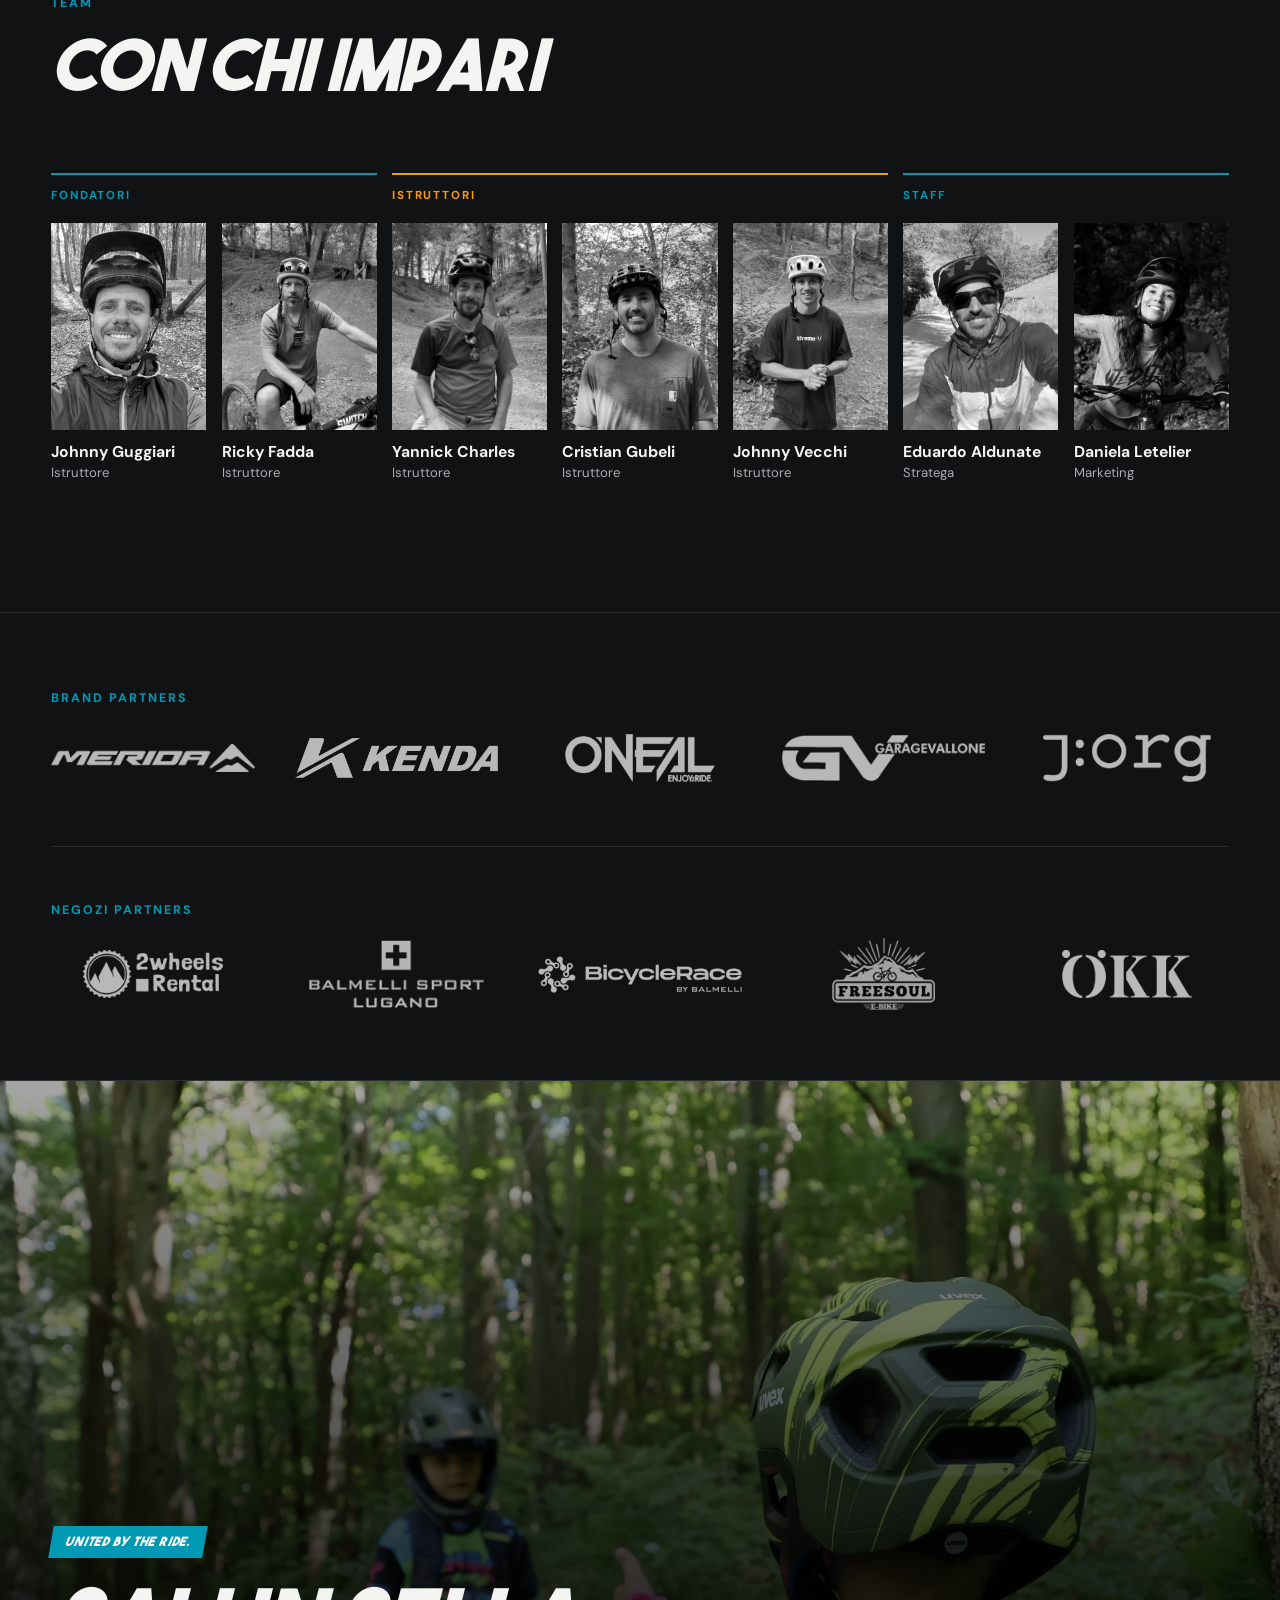
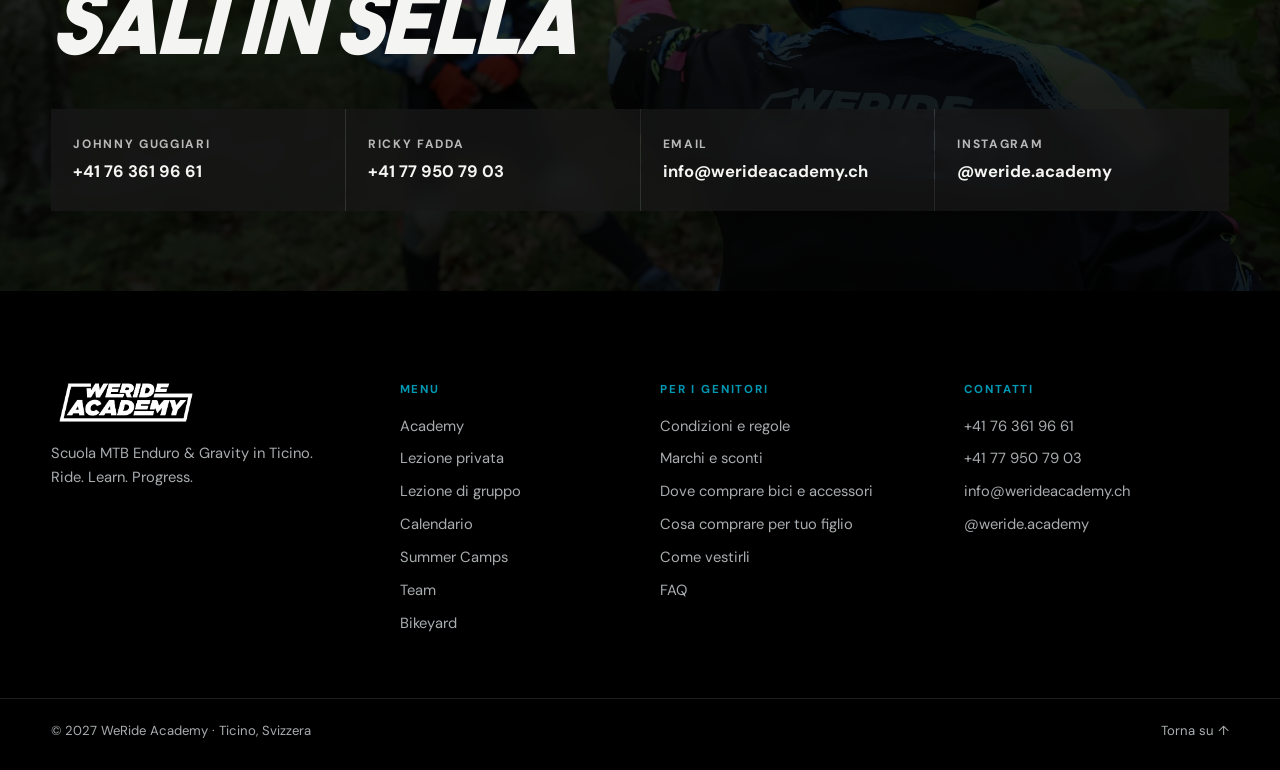
==== commit 83781bb9: "Genitori: consigli per scegliere le protezioni e nuova sezione Come vestirli Co-Authored-By: Claude " ====
--- a/index.html
+++ b/index.html
@@ -344,6 +344,7 @@
       <a href="genitori.html#marchi">Marchi e sconti</a>
       <a href="genitori.html#negozi">Dove comprare bici e accessori</a>
       <a href="genitori.html#attrezzatura">Cosa comprare per tuo figlio</a>
+      <a href="genitori.html#abbigliamento">Come vestirli</a>
       <a href="assets/docs/WeRide_Academy_FAQ.pdf" target="_blank" rel="noopener">FAQ</a>
     </nav>
     <div class="footer-col">
